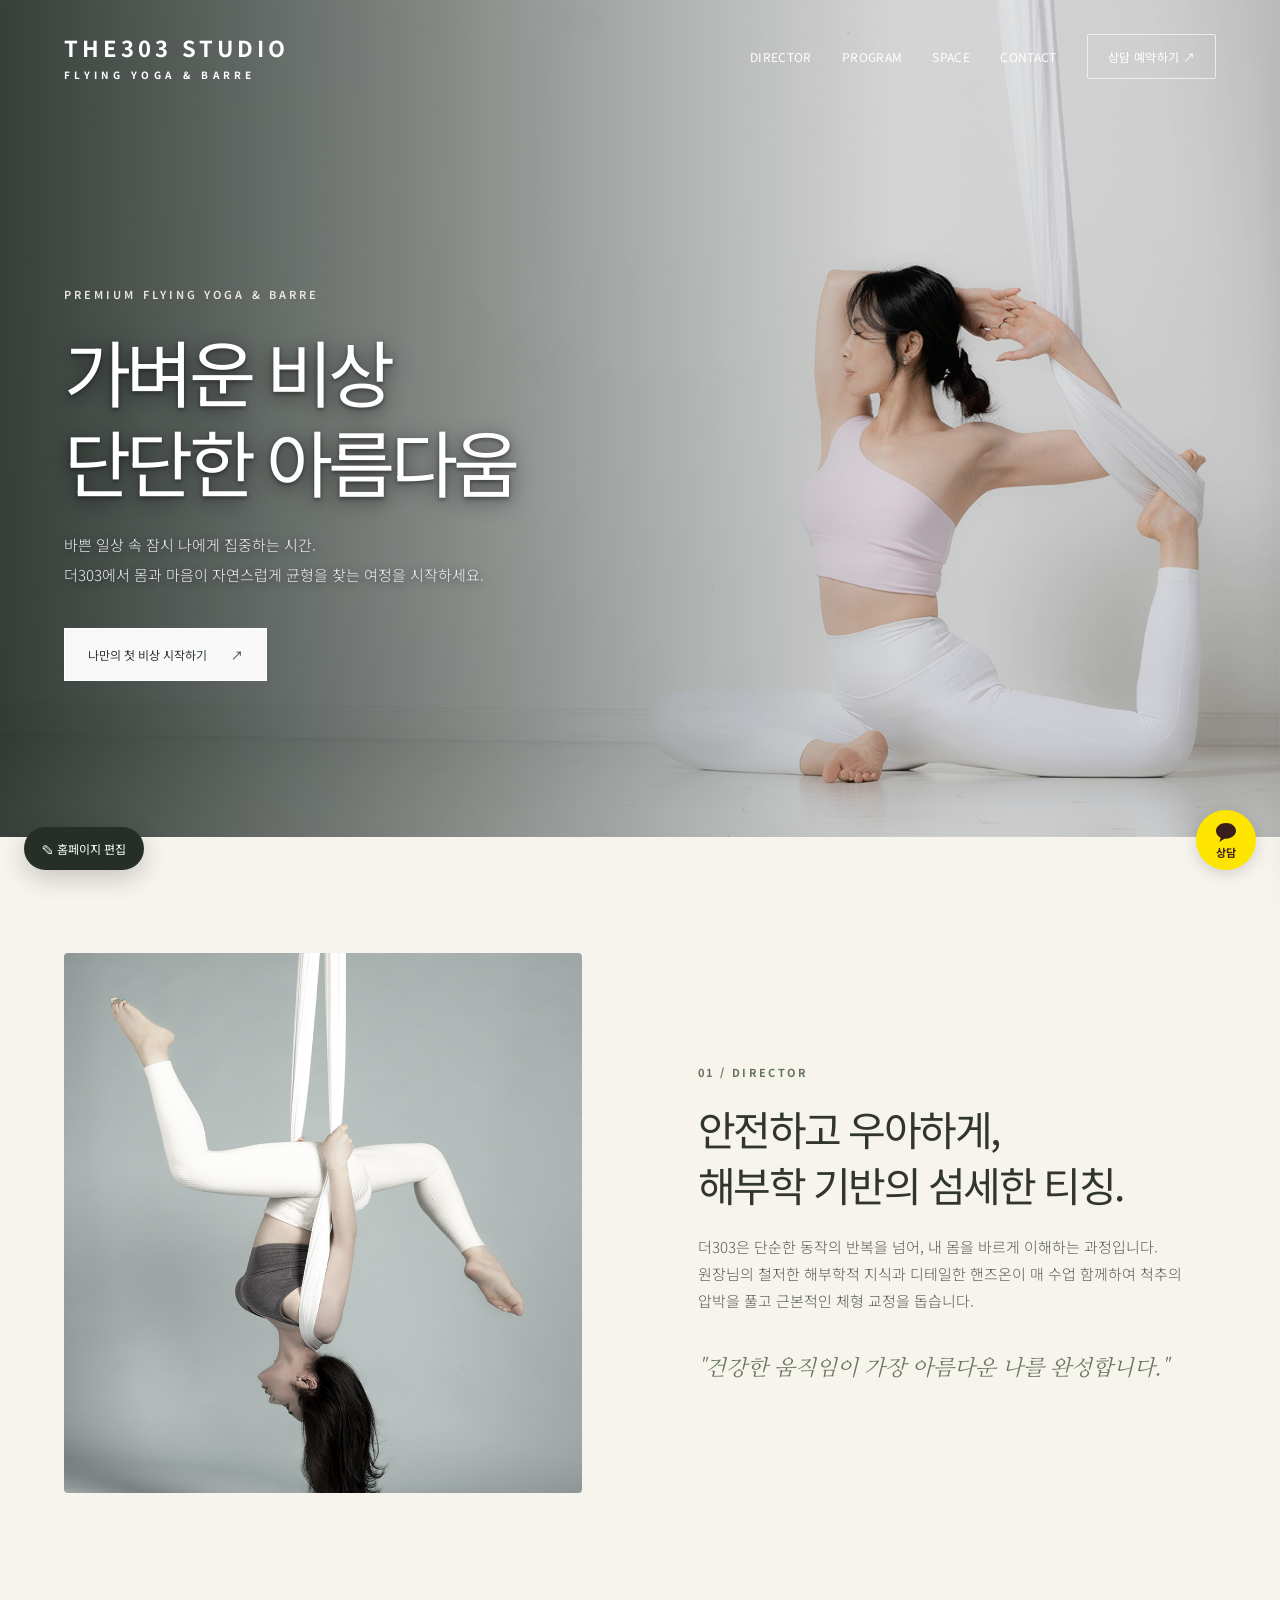
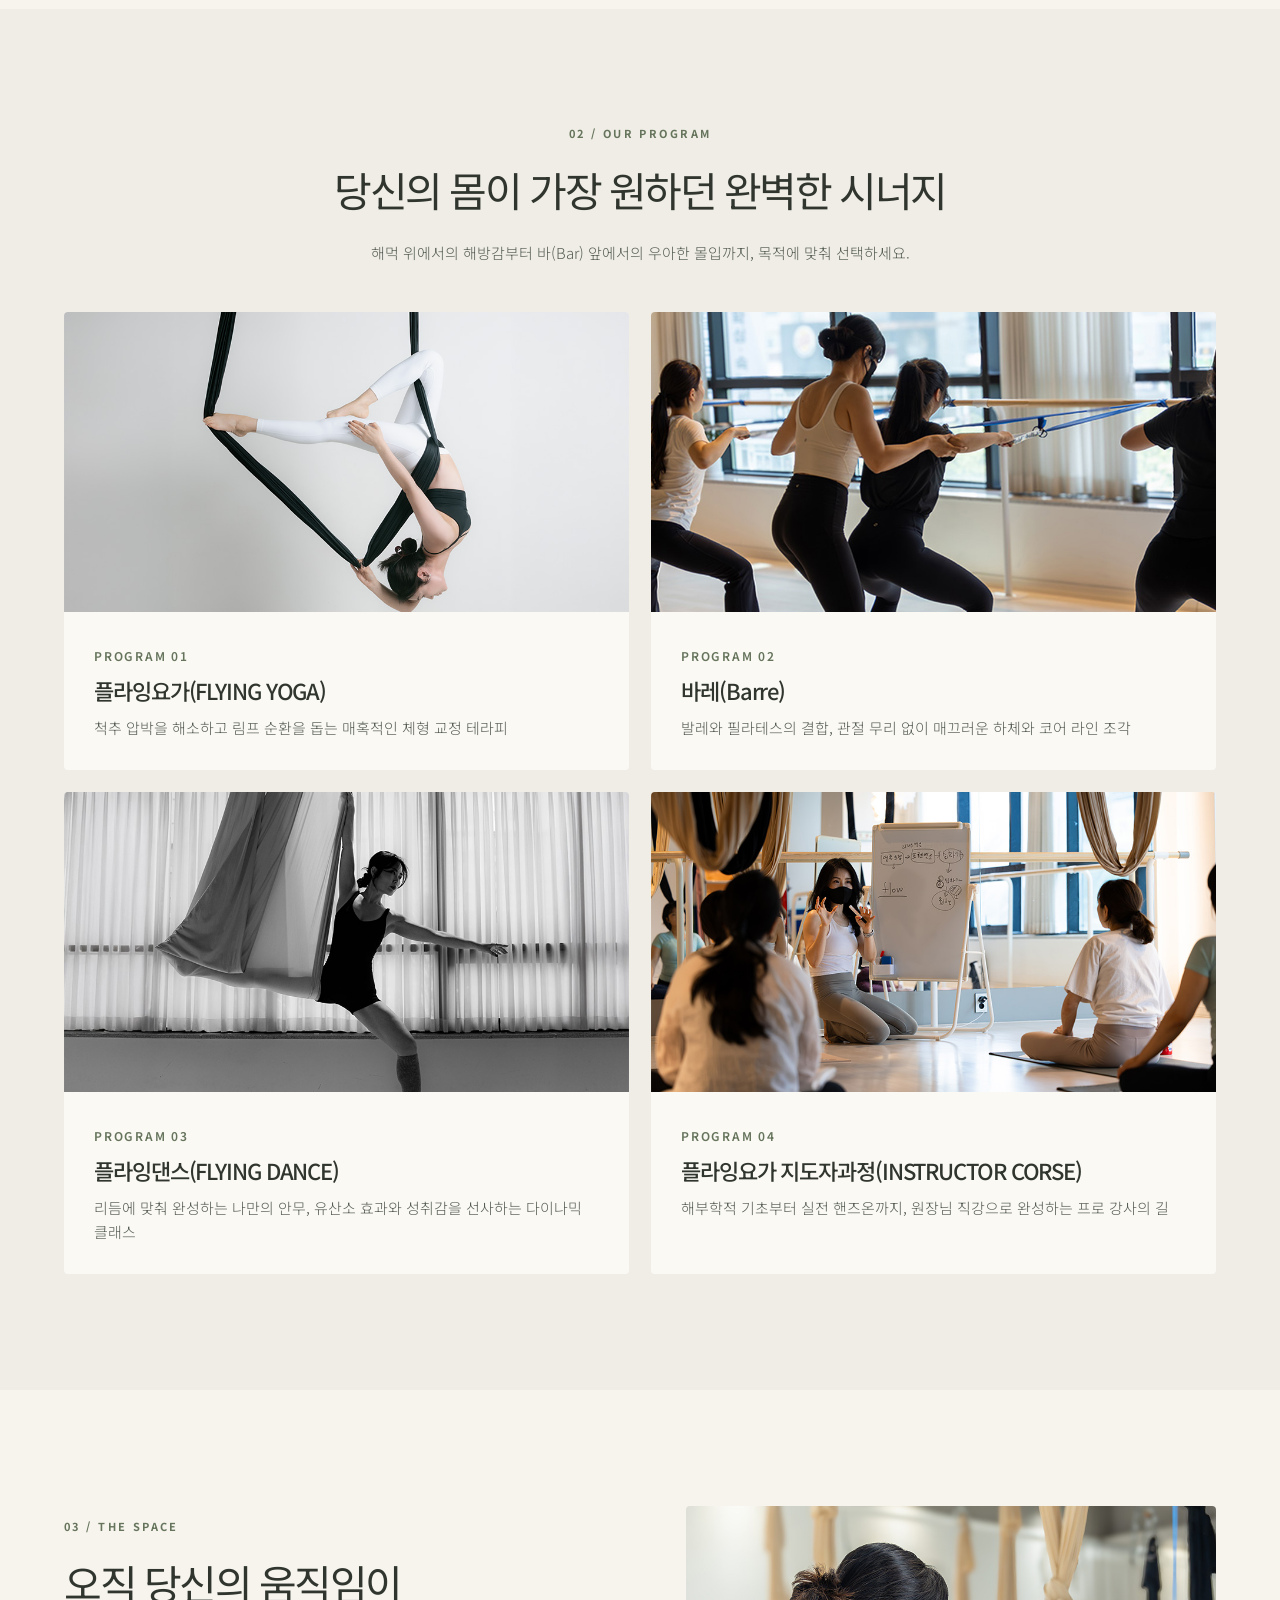
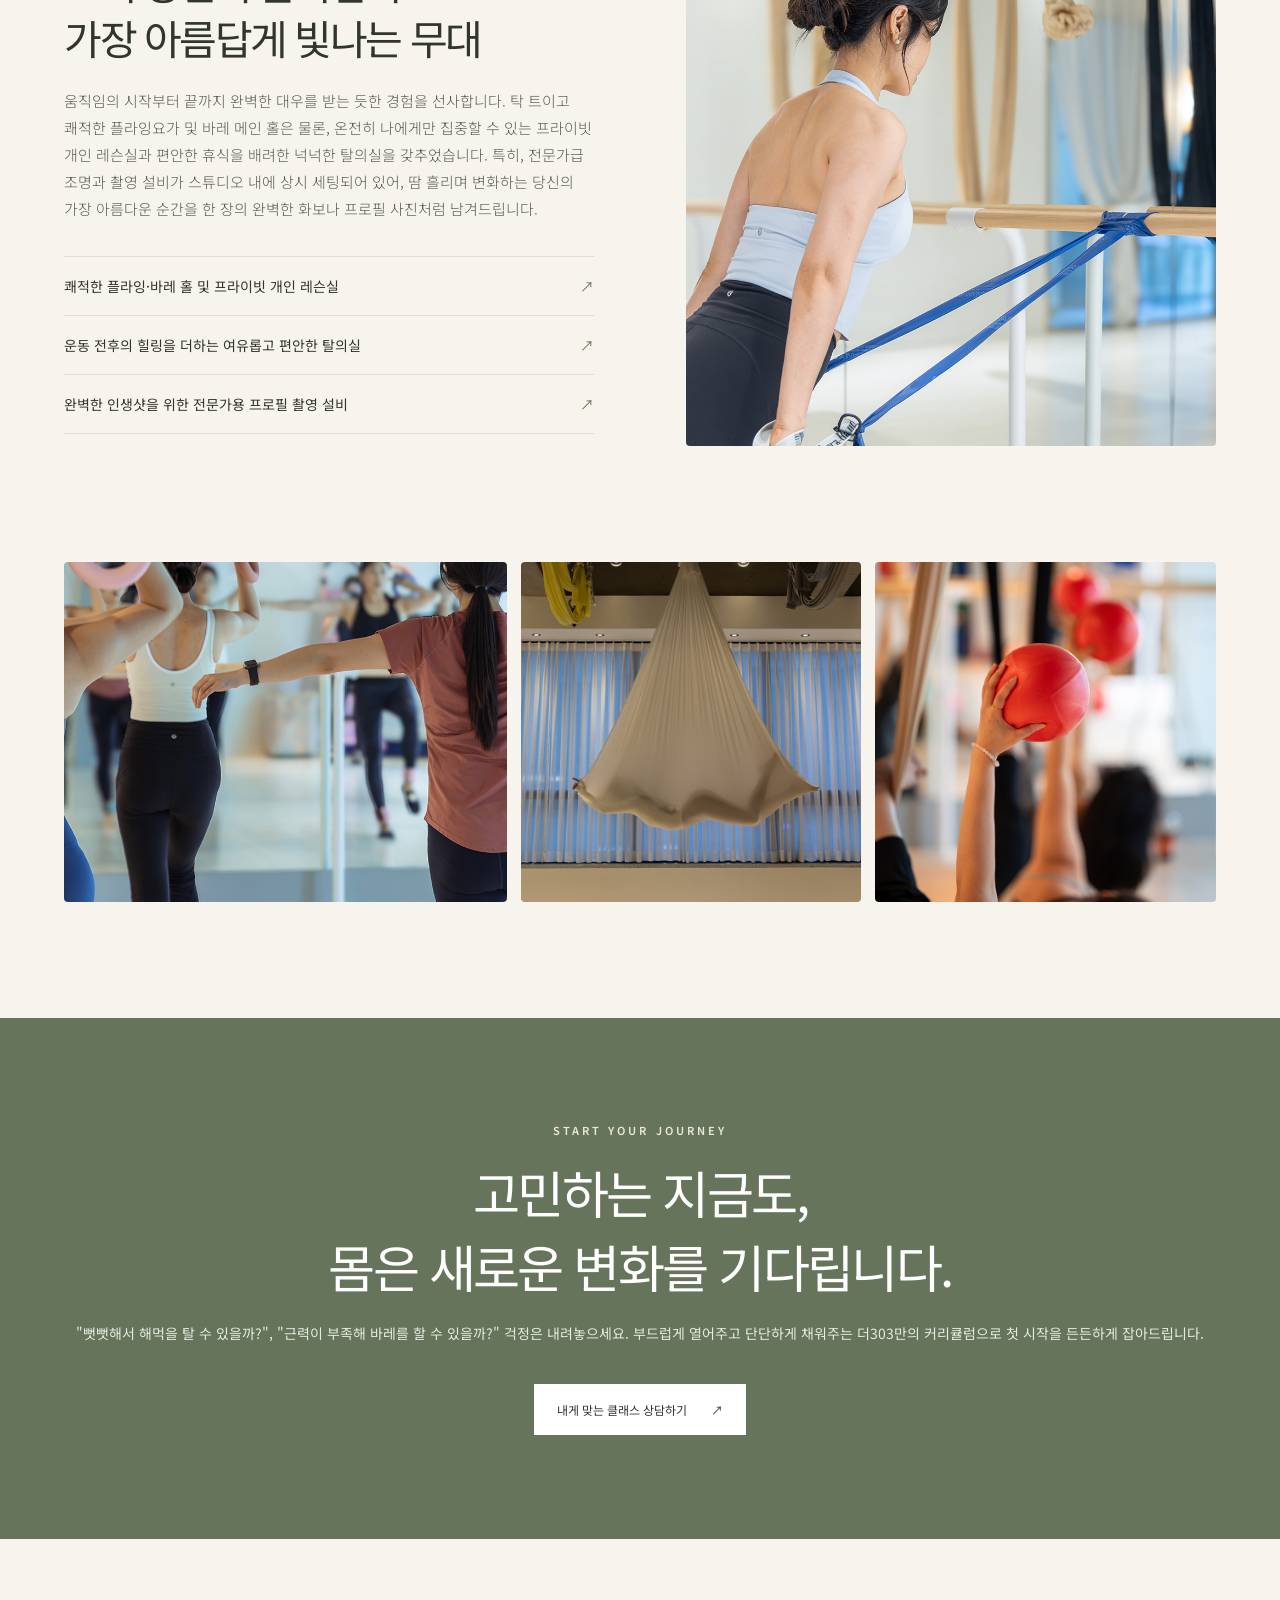
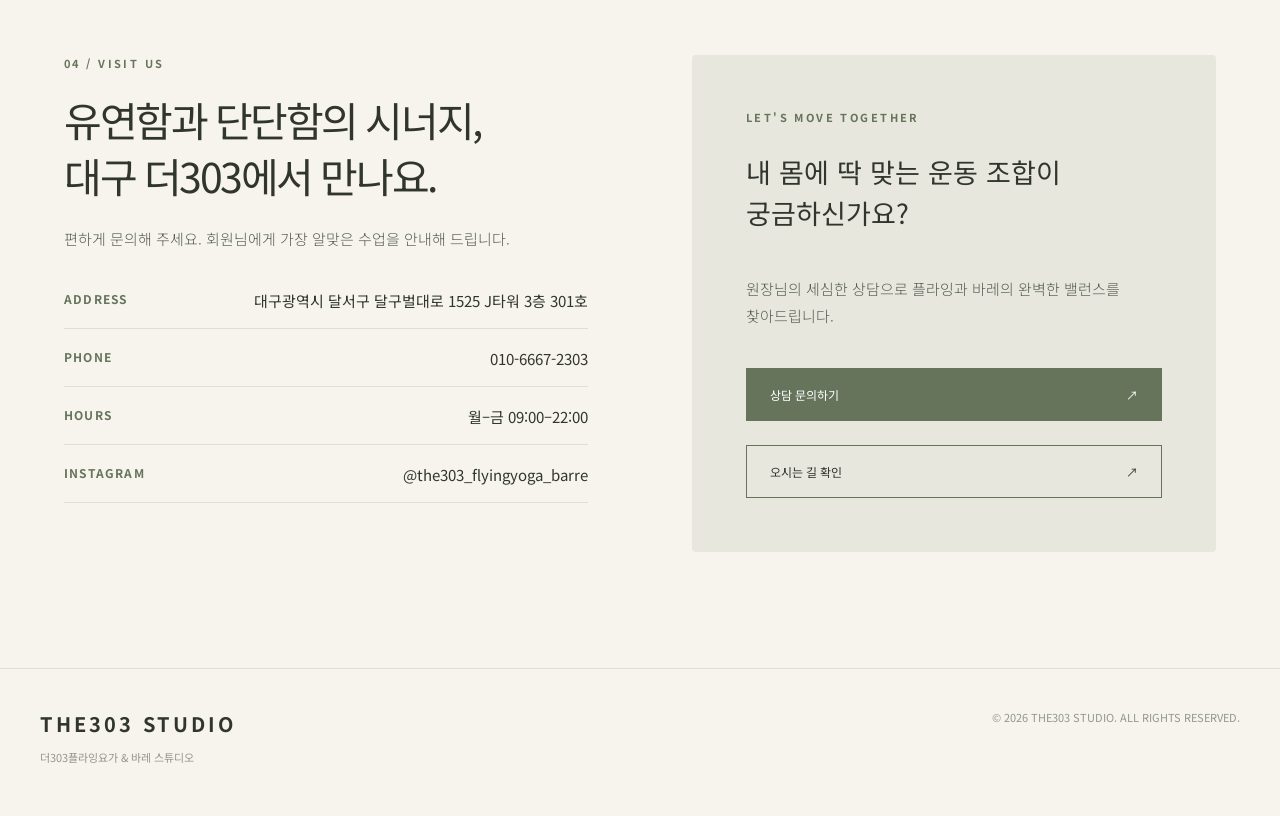
==== index.html @ 17727040 "Add files via upload" ====
<!doctype html>
<html lang="ko">
<head>
<meta charset="utf-8">
<meta name="viewport" content="width=device-width,initial-scale=1">
<meta name="theme-color" content="#f7f4ee">
<!-- [SEO 최적화] 대구 지역 핵심 키워드 반영 -->
<title>THE303 STUDIO | 대구 달서구 프리미엄 플라잉요가 & 바레</title>
<meta name="description" content="대구 달서구 더303플라잉요가 & 바레 스튜디오. 체형 교정과 다이어트를 위한 원장님 직강 커리큘럼.">

<link rel="preconnect" href="https://fonts.googleapis.com">
<link rel="preconnect" href="https://fonts.gstatic.com" crossorigin>
<link href="https://fonts.googleapis.com/css2?family=DM+Sans:wght@400;500;600;700&family=Noto+Sans+KR:wght@300;400;500;600;700&display=swap" rel="stylesheet">
<link href="https://fonts.googleapis.com/css2?family=Gowun+Dodum&family=Jua&family=Nanum+Myeongjo:wght@400;700&family=Montserrat:wght@400;500;600;700&display=swap" rel="stylesheet">
<style>
:root {
    --ink: #30362e; --muted: #777e73; --olive: #65745b; --cream: #f7f4ee;
    --sand: #ece7dc; --white: #fff; --line: #dedfd5; --max: 1200px;
    --program-bg: #efede6; --card-bg: #faf9f4; --contact-bg: #e7e7dd;
    --kakao-yellow: #FEE500;
    --logo-sub-size: 10px;
}
* { box-sizing: border-box; }
html { scroll-behavior: smooth; }
body {
    margin: 0; background: var(--cream); color: var(--ink);
    font-family: 'DM Sans', 'Noto Sans KR', sans-serif; word-break: keep-all;
}
a { color: inherit; text-decoration: none; }
button, input, textarea { font: inherit; }
button { cursor: pointer; }
img { display: block; width: 100%; object-fit: cover; }

header { position: absolute; top: 0; left: 0; right: 0; z-index: 50; color: white; }
nav {
    max-width: var(--max); margin: auto; display: flex;
    align-items: center; justify-content: space-between; padding: 31px 24px;
}
.logo { font-weight: 700; font-size: 22px; letter-spacing: .18em; }
.logo small { display: block; font-size: var(--logo-sub-size); letter-spacing: .43em; margin-top: 4px; color: inherit; transition: font-size 0.2s; }
.navlinks { display: flex; gap: 30px; align-items: center; font-size: 12px; letter-spacing: .03em; }
.navlinks a:hover { opacity: .7; }
.nav-book { border: 1px solid #ffffffa8; padding: 13px 20px; border-radius: 2px; transition: 0.3s; }
.nav-book:hover { background: white; color: var(--ink); }

.hero {
    min-height: 760px; height: 93vh; max-height: 970px; position: relative;
    color: white; 
    /* background: var(--olive); <-- 사진을 가리던 주범! 완전히 삭제했습니다. */
    display: flex; align-items: center;
}
.hero-img {
    position: absolute; inset: 0;
    /* 경로와 그라데이션 오버레이 강제 적용 */
    background-image: linear-gradient(90deg, rgba(24,34,27,.85) 0%, rgba(24,34,27,.1) 70%), url('./images/hero-bg.jpg') !important;
    background-size: cover; background-position: center right; 
    z-index: 0; /* 지하(-2)에 묻혀있던 사진을 지상(0)으로 꺼냅니다 */
}
.hero-content {
    position: relative; max-width: var(--max); width: 100%;
    padding: 180px 24px 50px; margin: auto; 
    z-index: 10; /* 흰색 글자들은 사진보다 맨 위(10)로 확실하게 올립니다 */
}
.eyebrow { font-size: 11px; letter-spacing: .28em; font-weight: 600; text-transform: uppercase; color: var(--sand); }
.hero h1 { font-size: clamp(46px, 5.7vw, 86px); font-weight: 400; letter-spacing: -.065em; line-height: 1.23; margin: 24px 0 25px; text-shadow: 0 4px 20px rgba(0,0,0,0.6), 0 2px 4px rgba(0,0,0,0.4); }
.hero p { line-height: 1.95; font-size: 15px; font-weight: 300; color: #f2f2f2; text-shadow: 0 2px 8px rgba(0,0,0,0.5); }

.btn {
    display: inline-flex; gap: 24px; align-items: center; justify-content: space-between;
    border: 1px solid var(--olive); background: var(--olive); color: white;
    padding: 17px 23px; min-width: 182px; font-size: 12px; margin-top: 24px; transition: transform .2s, box-shadow .2s;
}
.btn:hover { transform: translateY(-3px); box-shadow: 0 8px 24px rgba(0,0,0,0.15); }
.btn.outline { background: none; color: var(--ink); }
.hero .btn { background: rgba(255,255,255,.96); color: var(--ink); border-color: white; }
.scroll-text { position: absolute; bottom: 38px; left: max(24px, calc((100vw - var(--max))/2)); font-size: 10px; letter-spacing: .26em; opacity: .7; }

.section { padding: 116px 24px; max-width: var(--max); margin: auto; }
.section-label { color: var(--olive); font-size: 11px; letter-spacing: .22em; font-weight: 700; }
.section h2 { font-size: clamp(32px, 3.2vw, 49px); font-weight: 400; letter-spacing: -.06em; line-height: 1.36; margin: 21px 0; }
.section p { font-weight: 300; font-size: 15px; line-height: 1.8; color: #555c52; }

.intro { display: grid; grid-template-columns: 1fr 1fr; gap: 10%; align-items: center; }
.intro-photo { height: 540px; border-radius: 4px; }
.intro-copy { padding: 30px 0; }
.quote { font-family: 'Nanum Myeongjo', serif; font-size: 22px; font-style: italic; color: var(--olive); margin-top: 40px; }

.program-wrap { background: var(--program-bg); }
.program-head { text-align: center; margin-bottom: 46px; }
.program-grid { display: grid; grid-template-columns: repeat(2, 1fr); gap: 22px; }
.program-card { background: var(--card-bg); border-radius: 4px; overflow: hidden; transition: transform 0.3s; }
.program-card:hover { transform: translateY(-5px); box-shadow: 0 10px 30px rgba(0,0,0,0.08); }
.program-card img { height: 300px; }
.program-card-body { padding: 30px; }
.program-card-body h3 { font-size: 22px; font-weight: 500; letter-spacing: -.05em; margin: 8px 0 10px; }
.program-card-body p { margin: 0; line-height: 1.6; }
.program-index { color: var(--olive); font-size: 12px; letter-spacing: .15em; font-weight: 600; }

.split { display: grid; grid-template-columns: 1fr 1fr; gap: 8%; align-items: center; }
.split img { height: 540px; border-radius: 4px; }
.feature-list { border-top: 1px solid var(--line); margin-top: 34px; }
.feature-list div { padding: 19px 0; border-bottom: 1px solid var(--line); font-size: 14px; display: flex; justify-content: space-between; }
.feature-list span { color: var(--olive); }
.feature-list span[data-text] { color: inherit; }

.gallery { display: grid; grid-template-columns: 1.3fr 1fr 1fr; gap: 14px; }
.gallery img { height: 340px; border-radius: 4px; }

.banner { background: var(--olive); color: white; text-align: center; padding: 104px 20px; }
.banner h2 { font-size: clamp(32px, 4vw, 54px); font-weight: 400; letter-spacing: -.05em; margin: 17px 0; }
.banner p { font-size: 14px; color: #e7eadf; line-height: 1.9; }
.banner .btn { background: white; color: var(--ink); border: white; }

.contact-grid { display: grid; grid-template-columns: 1fr 1fr; gap: 9%; }
.contact-details { display: grid; gap: 19px; margin-top: 38px; }
.contact-details div { border-bottom: 1px solid var(--line); padding-bottom: 17px; font-size: 15px; display: flex; justify-content: space-between; }
.contact-details strong { font-size: 12px; color: var(--olive); letter-spacing: .1em; width: 120px; }

.contact-card { background: var(--contact-bg); padding: 54px; display: flex; flex-direction: column; justify-content: center; border-radius: 4px; }
.contact-card h3 { font-weight: 400; font-size: 27px; line-height: 1.5; }

.footer { border-top: 1px solid var(--line); padding: 40px 24px; font-size: 11px; color: #92978c; }
.footer-inner { max-width: var(--max); margin: auto; display: flex; justify-content: space-between; gap: 20px; }
.footer strong { font-size: 20px; color: var(--ink); letter-spacing: .15em; }

.floating-kakao {
    position: fixed; right: 24px; bottom: 30px; z-index: 40;
    background-color: var(--kakao-yellow); color: #3A1D1D;
    width: 60px; height: 60px; border-radius: 50%;
    display: flex; flex-direction: column; align-items: center; justify-content: center;
    box-shadow: 0 4px 15px rgba(0,0,0,0.15); font-weight: 700; font-size: 11px;
    transition: transform 0.3s cubic-bezier(0.175, 0.885, 0.32, 1.275); text-align: center; line-height: 1.2;
}
.floating-kakao:hover { transform: translateY(-6px) scale(1.05); }

/* 편집기 스타일 */
.palette-grid { display: grid; grid-template-columns: 1fr 1fr; gap: 8px; margin: 12px 0 22px; }
.palette-btn { border: 1px solid #d8ddd4; background: white; padding: 12px 8px; display: flex; flex-direction: column; align-items: center; gap: 8px; border-radius: 6px; font-size: 11px; color: #30362e; }
.palette-btn:hover { border-color: #65745b; }
.palette-dots { display: flex; gap: 5px; }
.palette-dots i { width: 22px; height: 22px; border-radius: 50%; border: 1px solid #0002; }

.edit-toggle { position: fixed; left: 24px; bottom: 30px; z-index: 40; border: 0; border-radius: 100px; background: #252f27; color: #fff; box-shadow: 0 8px 26px #0003; padding: 13px 18px; font-size: 12px; }
.editor { position: fixed; top: 0; right: 0; bottom: 0; width: min(440px, 100vw); z-index: 999; background: #fafaf7; box-shadow: -12px 0 50px #0003; transform: translateX(110%); transition: transform .3s ease; overflow: auto; color: var(--ink); }
.editor.open { transform: translateX(0); }
.editor-header { position: sticky; top: 0; background: #fafaf7; border-bottom: 1px solid var(--line); z-index: 2; padding: 22px; display: flex; justify-content: space-between; align-items: center; }
.editor-header h3 { margin: 0; font-size: 18px; }
.xbtn { border: 0; background: #e8eae3; border-radius: 50%; width: 34px; height: 34px; font-size: 16px; }
.editor-body { padding: 20px 22px 90px; }
.editor-note { font-size: 12px; line-height: 1.7; color: #7c8278; background: #eef0e9; padding: 14px; margin-bottom: 20px; border-radius:4px; }
.field { margin-bottom: 18px; }
.field label { display: block; font-size: 12px; font-weight: 700; margin-bottom: 7px; color:#444; }
.field input[type=text], .field textarea { width: 100%; border: 1px solid #d4d8cf; background: #fff; border-radius: 4px; padding: 12px; font-size: 13px; }
.field textarea { height: 90px; resize: vertical; }
.editor details { border-top: 1px solid #d9ddd4; padding: 18px 0; }
.editor summary { cursor: pointer; font-size: 14px; font-weight: 700; }
.editor details > .fields { padding-top: 20px; }
.ed-actions { position: sticky; bottom: 0; background: #fafaf7; border-top: 1px solid var(--line); padding: 14px 22px; display: flex; gap: 8px; z-index:10; }
.ed-actions button, .actionbtn { flex: 1; background: #617259; color: white; border: 0; padding: 12px 9px; font-size: 13px; border-radius:4px; font-weight:600;}
.ed-actions button.alt, .actionbtn.alt { background: #e7eae1; color: #3c4a38; }
.file-help { color: #8e9587; font-size: 11px; margin: 5px 0 0; }
.status { font-size: 12px; color: #4d6a47; margin-top: 10px; font-weight:600; }
.edit-open .edit-toggle { display: none; }

/* 개별 스타일 컨트롤 바 */
.style-control-bar {
    display: flex; align-items: center; gap: 8px; flex-wrap: wrap; 
    margin-top: 8px; padding: 10px; background: #f0f2ed; border-radius: 6px; border: 1px solid #dce1d8;
}
.style-item { display: flex; align-items: center; gap: 5px; font-size: 11px; font-weight: 600; color: #555; }
.style-item input[type=color] { width: 34px; height: 26px; padding: 0; border: 1px solid #cbd1c7; border-radius: 4px; cursor: pointer; background: #fff; }
.style-item input[type=number] { width: 50px; height: 26px; padding: 0 6px; border: 1px solid #cbd1c7; border-radius: 4px; font-size: 12px; }
.style-item select { height: 26px; padding: 0 4px; border: 1px solid #cbd1c7; border-radius: 4px; font-size: 11px; max-width: 100px; }
.reset-btn { padding: 4px 8px; background: #e0e5db; border: 0; border-radius: 4px; color: #333; font-size: 11px; cursor: pointer; height: 26px; font-weight: 600;}
.reset-btn:hover { background: #d0d6cb; }

@media(max-width: 850px) {
    .navlinks { gap: 15px; }
    .navlinks a:not(.nav-book) { display: none; }
    .hero { min-height: 650px; height: 88svh; }
    .hero h1 { font-size: 48px; }
    .section { padding: 85px 22px; }
    .intro, .split, .contact-grid { grid-template-columns: 1fr; gap: 40px; }
    .intro-photo, .split img { height: 420px; }
    .intro-copy { padding: 0; }
    .program-grid { grid-template-columns: 1fr; max-width: 550px; margin: auto; }
    .program-card img { height: 310px; }
    .gallery { grid-template-columns: 1fr 1fr; }
    .gallery img { height: 220px; }
    .gallery img:first-child { grid-column: span 2; height: 290px; }
    .footer-inner { flex-direction: column; }
    .floating-kakao { bottom: 90px; width: 55px; height: 55px; right: 20px; }
    .edit-toggle { bottom: 90px; left: 20px; }
}
@media(max-width: 440px) {
    .hero h1 { font-size: 42px; }
    .hero p { font-size: 13px; }
    .intro-photo, .split img { height: 350px; }
    .section h2 { font-size: 32px; }
    .gallery img { height: 170px; }
}
</style>
</head>
<body>

<header>
    <nav>
        <a class="logo" href="#home">
            <span data-text="brandEn"></span>
            <small data-text="brandSub"></small>
        </a>
        <div class="navlinks">
            <a href="#about">DIRECTOR</a>
            <a href="#program">PROGRAM</a>
            <a href="#space">SPACE</a>
            <a href="#contact">CONTACT</a>
            <a class="nav-book" data-link="booking" href="#contact">
                <span data-text="navButton"></span> ↗
            </a>
        </div>
    </nav>
</header>

<main>
    <section class="hero" id="home">
        <!-- 
          * HTML 하드코딩 처리 완료 
          * 자바스크립트에 의존하지 않으므로 화면 로딩 시 100% 노출됩니다. 
        -->
        <div class="hero-img"></div>
        <div class="hero-content">
            <div class="eyebrow" data-text="heroEyebrow"></div>
            <h1 data-text="heroTitle"></h1>
            <p data-text="heroDesc"></p>
            <a class="btn" data-link="booking" href="#contact">
                <span data-text="heroButton"></span> <span>↗</span>
            </a>
        </div>
    </section>

    <!-- [SEO 최적화] 검색 봇이 이미지를 바로 수집하도록 src 속성에 로컬 경로 지정 -->
    <section class="section intro" id="about">
        <img class="intro-photo" alt="대구 달서구 더303플라잉요가 원장님 프로필" src="./images/director.jpg">
        <div class="intro-copy">
            <div class="section-label" data-text="aboutLabel"></div>
            <h2 data-text="aboutTitle"></h2>
            <p data-text="aboutDesc"></p>
            <div class="quote" data-text="aboutQuote"></div>
        </div>
    </section>

    <div class="program-wrap">
        <section class="section" id="program">
            <div class="program-head">
                <div class="section-label" data-text="programLabel"></div>
                <h2 data-text="programHeadline"></h2>
                <p data-text="programSubtitle"></p>
            </div>
            <div class="program-grid">
                <article class="program-card">
                    <img alt="플라잉요가 클래스" src="./images/flying-yoga.jpg">
                    <div class="program-card-body">
                        <span class="program-index" data-text="program1Index"></span>
                        <h3 data-text="program1Title"></h3>
                        <p data-text="program1Desc"></p>
                    </div>
                </article>
                <article class="program-card">
                    <img alt="바레 클래스" src="./images/barre.jpg">
                    <div class="program-card-body">
                        <span class="program-index" data-text="program2Index"></span>
                        <h3 data-text="program2Title"></h3>
                        <p data-text="program2Desc"></p>
                    </div>
                </article>
                <article class="program-card">
                    <img alt="플라잉댄스 클래스" src="./images/flying-dance.jpg">
                    <div class="program-card-body">
                        <span class="program-index" data-text="program3Index"></span>
                        <h3 data-text="program3Title"></h3>
                        <p data-text="program3Desc"></p>
                    </div>
                </article>
                <article class="program-card">
                    <img alt="지도자과정 클래스" src="./images/instructor.jpg">
                    <div class="program-card-body">
                        <span class="program-index" data-text="program4Index"></span>
                        <h3 data-text="program4Title"></h3>
                        <p data-text="program4Desc"></p>
                    </div>
                </article>
            </div>
        </section>
    </div>

    <section class="section split" id="space">
        <div>
            <div class="section-label" data-text="spaceLabel"></div>
            <h2 data-text="spaceTitle"></h2>
            <p data-text="spaceDesc"></p>
            <div class="feature-list">
                <div><span data-text="feature1"></span> <span>↗</span></div>
                <div><span data-text="feature2"></span> <span>↗</span></div>
                <div><span data-text="feature3"></span> <span>↗</span></div>
            </div>
        </div>
        <img alt="스튜디오 메인 시설" src="./images/space-main.jpg">
    </section>
    
    <section class="section" style="padding-top:0">
        <div class="gallery">
            <img alt="스튜디오 갤러리 이미지 1" src="./images/gallery1.jpg">
            <img alt="스튜디오 갤러리 이미지 2" src="./images/gallery2.jpg">
            <img alt="스튜디오 갤러리 이미지 3" src="./images/gallery3.jpg">
        </div>
    </section>

    <section class="banner">
        <div class="eyebrow" data-text="ctaEyebrow"></div>
        <h2 data-text="ctaTitle"></h2>
        <p data-text="ctaDesc"></p>
        <a class="btn" data-link="booking" href="#contact">
            <span data-text="ctaButton"></span> <span>↗</span>
        </a>
    </section>

    <section class="section contact-grid" id="contact">
        <div>
            <div class="section-label" data-text="contactLabel"></div>
            <h2 data-text="contactTitle"></h2>
            <p data-text="contactDesc"></p>
            <div class="contact-details">
                <div><strong>ADDRESS</strong><span data-text="address"></span></div>
                <div><strong>PHONE</strong><span data-text="phone"></span></div>
                <div><strong>HOURS</strong><span data-text="hours"></span></div>
                <div><strong>INSTAGRAM</strong><span data-text="instagram"></span></div>
            </div>
        </div>
        <div class="contact-card">
            <div class="section-label" data-text="contactCardLabel"></div>
            <h3 data-text="contactCardTitle"></h3>
            <p data-text="contactCardDesc"></p>
            <a class="btn" data-link="booking" href="#contact">
                <span data-text="contactButton"></span> <span>↗</span>
            </a>
            <a class="btn outline" data-link="map" href="#contact">
                <span data-text="mapButton"></span> <span>↗</span>
            </a>
        </div>
    </section>
</main>

<footer class="footer">
    <div class="footer-inner">
        <div>
            <strong data-text="brandEn"></strong>
            <p data-text="footerInfo"></p>
        </div>
        <div>© <span id="year"></span> THE303 STUDIO. ALL RIGHTS RESERVED.</div>
    </div>
</footer>

<a class="floating-kakao" data-link="booking" href="#contact" aria-label="카카오톡 상담">
    <svg width="24" height="24" viewBox="0 0 24 24" fill="#3A1D1D" xmlns="http://www.w3.org/2000/svg" style="margin-bottom:2px;">
        <path d="M12 3C6.477 3 2 6.545 2 10.916c0 2.84 1.83 5.32 4.618 6.74-.216.79-1.002 3.66-1.028 3.86-.03.24.113.24.24.16.102-.06 3.23-2.14 4.54-3.03.53.07 1.07.11 1.63.11 5.523 0 10-3.545 10-7.916S17.523 3 12 3z"/>
    </svg>
    상담
</a>

<button class="edit-toggle" id="editToggle" type="button">✎ 홈페이지 편집</button>

<aside class="editor" id="editor" aria-label="홈페이지 콘텐츠 편집">
    <div class="editor-header">
        <h3>홈페이지 콘텐츠 관리</h3>
        <button class="xbtn" id="closeEditor" aria-label="닫기">✕</button>
    </div>
    <div class="editor-body">
        <div class="editor-note">
            <b>데모 편집 모드</b><br>카테고리별로 텍스트, 색상, <b>글자 크기 및 폰트</b>를 수정한 뒤 <b>저장</b>하세요.<br>
            ※ 사진은 HTML 뼈대에 완전히 고정되어 있어 삭제되거나 에러가 나지 않습니다.
        </div>
        <div id="editFields"></div>
        <details>
            <summary>백업·복원·초기화</summary>
            <div class="fields">
                <p class="file-help">수정한 텍스트 및 디자인 설정을 JSON 파일로 내보내거나 가져옵니다.</p>
                <button class="actionbtn alt" id="exportBtn">설정 JSON 내보내기</button>
                <div class="field" style="margin-top:12px">
                    <label for="importFile">설정 JSON 가져오기</label>
                    <input id="importFile" type="file" accept="application/json,.json">
                </div>
                <button class="actionbtn alt" id="resetBtn" style="margin-top:12px;">초기화 완료 (기본 템플릿 복구)</button>
            </div>
        </details>
        <div id="saveStatus" class="status" role="status"></div>
    </div>
    <div class="ed-actions">
        <button class="alt" id="cancelBtn">저장 전 변경 취소</button>
        <button id="saveBtn">변경사항 저장</button>
    </div>
</aside>

<script>
(()=>{'use strict';
const STORE='the303-v12-final-html-images';

const defaults={
    text: {
        "brandEn": "THE303 STUDIO",
        "brandSub": "FLYING YOGA & BARRE",
        "heroEyebrow": "PREMIUM FLYING YOGA & BARRE",
        "heroTitle": "가벼운 비상\n단단한 아름다움",
        "heroDesc": "바쁜 일상 속 잠시 나에게 집중하는 시간.\n더303에서 몸과 마음이 자연스럽게 균형을 찾는 여정을 시작하세요.",
        "heroButton": "나만의 첫 비상 시작하기",
        "scrollText": "SCROLL TO EXPLORE ↓",
        "navButton": "상담 예약하기",
        "aboutLabel": "01 / DIRECTOR",
        "aboutTitle": "안전하고 우아하게,\n해부학 기반의 섬세한 티칭.",
        "aboutDesc": "더303은 단순한 동작의 반복을 넘어, 내 몸을 바르게 이해하는 과정입니다. 원장님의 철저한 해부학적 지식과 디테일한 핸즈온이 매 수업 함께하여 척추의 압박을 풀고 근본적인 체형 교정을 돕습니다.",
        "aboutQuote": "\"건강한 움직임이 가장 아름다운 나를 완성합니다.\"",
        "programLabel": "02 / OUR PROGRAM",
        "programHeadline": "당신의 몸이 가장 원하던 완벽한 시너지",
        "programSubtitle": "해먹 위에서의 해방감부터 바(Bar) 앞에서의 우아한 몰입까지, 목적에 맞춰 선택하세요.",
        "program1Index": "PROGRAM 01",
        "program1Title": "플라잉요가(FLYING YOGA)",
        "program1Desc": "척추 압박을 해소하고 림프 순환을 돕는 매혹적인 체형 교정 테라피",
        "program2Index": "PROGRAM 02",
        "program2Title": "바레(Barre)",
        "program2Desc": "발레와 필라테스의 결합, 관절 무리 없이 매끄러운 하체와 코어 라인 조각",
        "program3Index": "PROGRAM 03",
        "program3Title": "플라잉댄스(FLYING DANCE)",
        "program3Desc": "리듬에 맞춰 완성하는 나만의 안무, 유산소 효과와 성취감을 선사하는 다이나믹 클래스",
        "program4Index": "PROGRAM 04",
        "program4Title": "플라잉요가 지도자과정(INSTRUCTOR CORSE)",
        "program4Desc": "해부학적 기초부터 실전 핸즈온까지, 원장님 직강으로 완성하는 프로 강사의 길",
        "spaceLabel": "03 / THE SPACE",
        "spaceTitle": "오직 당신의 움직임이\n가장 아름답게 빛나는 무대",
        "spaceDesc": "움직임의 시작부터 끝까지 완벽한 대우를 받는 듯한 경험을 선사합니다. 탁 트이고 쾌적한 플라잉요가 및 바레 메인 홀은 물론, 온전히 나에게만 집중할 수 있는 프라이빗 개인 레슨실과 편안한 휴식을 배려한 넉넉한 탈의실을 갖추었습니다. 특히, 전문가급 조명과 촬영 설비가 스튜디오 내에 상시 세팅되어 있어, 땀 흘리며 변화하는 당신의 가장 아름다운 순간을 한 장의 완벽한 화보나 프로필 사진처럼 남겨드립니다.",
        "feature1": "쾌적한 플라잉·바레 홀 및 프라이빗 개인 레슨실",
        "feature2": "운동 전후의 힐링을 더하는 여유롭고 편안한 탈의실",
        "feature3": "완벽한 인생샷을 위한 전문가용 프로필 촬영 설비",
        "ctaEyebrow": "START YOUR JOURNEY",
        "ctaTitle": "고민하는 지금도,\n몸은 새로운 변화를 기다립니다.",
        "ctaDesc": "\"뻣뻣해서 해먹을 탈 수 있을까?\", \"근력이 부족해 바레를 할 수 있을까?\" 걱정은 내려놓으세요. 부드럽게 열어주고 단단하게 채워주는 더303만의 커리큘럼으로 첫 시작을 든든하게 잡아드립니다.",
        "ctaButton": "내게 맞는 클래스 상담하기",
        "contactLabel": "04 / VISIT US",
        "contactTitle": "유연함과 단단함의 시너지,\n대구 더303에서 만나요.",
        "contactDesc": "편하게 문의해 주세요. 회원님에게 가장 알맞은 수업을 안내해 드립니다.",
        "address": "대구광역시 달서구 달구벌대로 1525 J타워 3층 301호",
        "phone": "010-6667-2303",
        "hours": "월–금 09:00–22:00",
        "instagram": "@the303_flyingyoga_barre",
        "contactCardLabel": "LET'S MOVE TOGETHER",
        "contactCardTitle": "내 몸에 딱 맞는 운동 조합이 궁금하신가요?",
        "contactCardDesc": "원장님의 세심한 상담으로 플라잉과 바레의 완벽한 밸런스를 찾아드립니다.",
        "contactButton": "상담 문의하기",
        "mapButton": "오시는 길 확인",
        "footerInfo": "더303플라잉요가 & 바레 스튜디오"
    },
    link:{booking:'', map:''}, 
    textColors:{}, textSizes:{}, textFonts:{}, navColors:{}, 
    font:'기본 고딕', nav:['DIRECTOR','PROGRAM','SPACE','CONTACT'],
    logoSubSize: '10px',
    theme:{ ink:'#30362e', muted:'#777e73', olive:'#65745b', cream:'#f7f4ee', sand:'#ece7dc', programBg:'#efede6', cardBg:'#faf9f4', contactBg:'#e7e7dd' }
};

const groupedTextSections=[
    ["01 · 브랜드와 메인", [["brandEn", "로고 이름"], ["brandSub", "로고 아래 작은 영문"], ["heroEyebrow", "메인 상단 작은 영문"], ["heroTitle", "메인 큰 제목"], ["heroDesc", "메인 설명"], ["heroButton", "메인 예약 버튼"], ["scrollText", "하단 스크롤 안내"], ["navButton", "상단 문의 버튼"]]], 
    ["02 · 원장님 브랜딩", [["aboutLabel", "소개 카테고리 영문 · DIRECTOR"], ["aboutTitle", "소개 큰 제목"], ["aboutDesc", "소개 설명"], ["aboutQuote", "소개 하단 인용구"]]], 
    ["03 · 프로그램", [["programLabel", "프로그램 카테고리 영문 · OUR PROGRAM"], ["programHeadline", "프로그램 영역 제목"], ["programSubtitle", "프로그램 영역 설명"], ["program1Index", "첫 번째 카드 영문 · PROGRAM 01"], ["program1Title", "첫 번째 프로그램 이름"], ["program1Desc", "첫 번째 프로그램 설명"], ["program2Index", "두 번째 카드 영문 · PROGRAM 02"], ["program2Title", "두 번째 프로그램 이름"], ["program2Desc", "두 번째 프로그램 설명"], ["program3Index", "세 번째 카드 영문 · PROGRAM 03"], ["program3Title", "세 번째 프로그램 이름"], ["program3Desc", "세 번째 프로그램 설명"], ["program4Index", "네 번째 카드 영문 · PROGRAM 04"], ["program4Title", "네 번째 프로그램 이름"], ["program4Desc", "네 번째 프로그램 설명"]]], 
    ["04 · 시설 및 공간", [["spaceLabel", "공간 카테고리 영문 · THE SPACE"], ["spaceTitle", "공간 큰 제목"], ["spaceDesc", "공간 설명"], ["feature1", "시설 특징 1"], ["feature2", "시설 특징 2"], ["feature3", "시설 특징 3"]]], 
    ["05 · 체험 예약 배너", [["ctaEyebrow", "배너 상단 작은 영문 · START YOUR JOURNEY"], ["ctaTitle", "배너 큰 제목"], ["ctaDesc", "배너 설명"], ["ctaButton", "배너 버튼 문구"]]], 
    ["06 · 위치 및 문의", [["contactLabel", "위치 카테고리 영문 · VISIT US"], ["contactTitle", "오시는 길 큰 제목"], ["contactDesc", "오시는 길 설명"], ["address", "주소"], ["phone", "전화번호"], ["hours", "운영 시간"], ["instagram", "인스타그램"], ["contactCardLabel", "문의 카드 영문 · LET’S MOVE TOGETHER"], ["contactCardTitle", "문의 카드 제목"], ["contactCardDesc", "문의 카드 설명"], ["contactButton", "문의 버튼"], ["mapButton", "지도 버튼"], ["footerInfo", "홈페이지 하단 사업자 정보"]]]
];

const clone = o => JSON.parse(JSON.stringify(o));
let saved; try { saved = JSON.parse(localStorage.getItem(STORE)||'null'); } catch(e) { saved = null; }
const validate = o => o && typeof o === 'object' && o.text && typeof o.text === 'object';

let persisted = validate(saved) ? {
    text: {...defaults.text, ...saved.text}, link: {...defaults.link, ...saved.link},
    theme: {...defaults.theme, ...saved.theme}, textColors: {...defaults.textColors, ...saved.textColors},
    textSizes: {...(saved.textSizes||{})}, textFonts: {...(saved.textFonts||{})},
    navColors: {...defaults.navColors, ...saved.navColors}, font: saved.font || defaults.font, nav: Array.isArray(saved.nav) ? saved.nav : defaults.nav.slice(),
    logoSubSize: saved.logoSubSize || defaults.logoSubSize
} : clone(defaults);
let draft = clone(persisted);

const $ = x => document.getElementById(x);
const make = (tag, attrs={}, value='') => {
    const e = document.createElement(tag);
    for(const[k,v] of Object.entries(attrs)) e.setAttribute(k,v);
    if(value) e.textContent = value;
    return e;
};
function safeLink(raw) {
    let v = String(raw||'').trim();
    if(!v) return '#contact';
    try {
        const u = new URL(v);
        if(['https:','http:','tel:','mailto:'].includes(u.protocol)) return v;
    } catch(e) {}
    return '#contact';
}

const FONT_MAP = {'기본 고딕': "'Noto Sans KR',sans-serif", '부드러운 고딕': "'Gowun Dodum',sans-serif", '감성 명조': "'Nanum Myeongjo',serif", '둥근 제목체': "'Jua',sans-serif", '모던 영문': "'Montserrat','Noto Sans KR',sans-serif"};

function render(o) {
    document.body.style.fontFamily = FONT_MAP[o.font] || FONT_MAP['기본 고딕'];
    document.documentElement.style.setProperty('--logo-sub-size', o.logoSubSize || '10px');
    
    document.querySelectorAll('.navlinks a:not(.nav-book)').forEach((el,i) => {
        el.textContent = (o.nav||defaults.nav)[i] ?? defaults.nav[i];
        el.style.color = (o.navColors||{})[i] || '';
    });
    const theme = {...defaults.theme, ...o.theme};
    for(const [key,cssvar] of Object.entries({ink:'--ink',muted:'--muted',olive:'--olive',cream:'--cream',sand:'--sand',programBg:'--program-bg',cardBg:'--card-bg',contactBg:'--contact-bg'})){
        if(/^#[0-9a-fA-F]{6}$/.test(theme[key]||'')) document.documentElement.style.setProperty(cssvar, theme[key]);
    }
    document.querySelector('meta[name="theme-color"]').content = theme.cream;
    
    document.querySelectorAll('[data-text]').forEach(el => {
        const k = el.dataset.text;
        el.textContent = o.text[k] ?? '';
        el.style.whiteSpace = 'pre-line';
        
        el.style.color = (o.textColors||{})[k] || '';
        el.style.fontSize = (o.textSizes||{})[k] || '';
        if ((o.textFonts||{})[k]) el.style.fontFamily = FONT_MAP[(o.textFonts||{})[k]];
        else el.style.fontFamily = ''; 
    });
    
    document.querySelectorAll('[data-link]').forEach(el => {
        const target = safeLink(o.link[el.dataset.link]);
        el.href = target;
        if(target !== '#contact' && !target.startsWith('tel:') && !target.startsWith('mailto:')){
            el.target = '_blank'; el.rel = 'noopener noreferrer';
        } else {
            el.removeAttribute('target'); el.removeAttribute('rel');
        }
    });
    document.title = (o.text.brandEn||'THE303 STUDIO') + ' | 대구 달서구 프리미엄 플라잉요가 & 바레';
}

function build() {
    const root = $('editFields'); root.textContent = '';
    
    const themes = make('details'); themes.open = true;
    themes.append(make('summary',{},'🎨 전체 디자인 및 폰트 변경'));
    const tf = make('div',{class:'fields'});
    tf.append(make('p',{class:'file-help'},'전체 테마 색상과 기본 폰트를 변경합니다.'));
    
    const palettes = [
        ['올리브 & 크림',{ink:'#30362e',muted:'#777e73',olive:'#65745b',cream:'#f7f4ee',sand:'#ece7dc',programBg:'#efede6',cardBg:'#faf9f4',contactBg:'#e7e7dd'}],
        ['로즈 & 아이보리',{ink:'#49383c',muted:'#88777b',olive:'#a56d7a',cream:'#fcf7f5',sand:'#f4e7e8',programBg:'#f8eeed',cardBg:'#ffffff',contactBg:'#f1e1e3'}],
        ['네이비 & 화이트',{ink:'#263448',muted:'#697587',olive:'#365776',cream:'#fafbfc',sand:'#e8edf2',programBg:'#edf2f6',cardBg:'#ffffff',contactBg:'#e5edf4'}],
        ['테라코타 & 베이지',{ink:'#42352e',muted:'#81766c',olive:'#a86649',cream:'#fbf5eb',sand:'#efe3d2',programBg:'#f4eadd',cardBg:'#fffdf9',contactBg:'#e9dccc'}]
    ];
    const prow = make('div',{class:'palette-grid'});
    for(const [name,palette] of palettes) {
        const b = make('button',{type:'button',class:'palette-btn'});
        const dots = make('span',{class:'palette-dots'});
        for(const k of ['cream','olive','ink']){ const dot = make('i'); dot.style.background = palette[k]; dots.append(dot); }
        b.append(dots, make('span',{},name));
        b.addEventListener('click', () => { draft.theme = {...palette}; render(draft); build(); });
        prow.append(b);
    }
    tf.append(prow);
    
    for(const [key,label] of [['olive','포인트·버튼 색상'],['cream','전체 배경색'],['ink','기본 글자 색상'],['programBg','프로그램 영역 배경'],['cardBg','프로그램 카드 배경'],['contactBg','문의 영역 배경']]) {
        const f = make('div',{class:'field color-field'}), input = make('input',{type:'color',id:'theme-'+key});
        input.value = draft.theme?.[key] || defaults.theme[key];
        input.addEventListener('input', () => { draft.theme = {...defaults.theme, ...draft.theme, [key]:input.value}; render(draft); });
        f.append(make('label',{for:'theme-'+key},label), input); tf.append(f);
    }
    
    const fontSelect = make('select',{style:'width:100%;padding:12px;border:1px solid #d4d8cf;background:white;border-radius:4px;margin-top:10px;'});
    Object.keys(FONT_MAP).forEach(name => {
        const option = make('option',{value:name},name);
        if(name === draft.font) option.selected = true;
        fontSelect.append(option);
    });
    fontSelect.addEventListener('change', () => { draft.font = fontSelect.value; render(draft); });
    tf.append(make('label',{style:'margin-top:10px;'},'전체 기본 폰트 변경'), fontSelect);

    themes.append(tf); root.append(themes);
    
    const navSection = make('details'); navSection.append(make('summary',{},'☰ 상단 메뉴 수정'));
    const navFields = make('div',{class:'fields'});
    const targets = ['소개 #about','프로그램 #program','공간 #space','문의 #contact'];
    targets.forEach((label,i) => {
        const f = make('div',{class:'field'});
        const input = make('input',{type:'text',maxlength:'30'});
        input.value = (draft.nav||defaults.nav)[i] || '';
        input.addEventListener('input', () => {
            if(!Array.isArray(draft.nav)) draft.nav = defaults.nav.slice();
            draft.nav[i] = input.value; render(draft);
        });
        f.append(make('label',{},label), input);
        
        const cr = make('div',{class:'text-color-row'});
        const cp = make('input',{type:'color'});
        cp.value = (draft.navColors||{})[i] || '#ffffff';
        cp.addEventListener('input', () => { draft.navColors = draft.navColors||{}; draft.navColors[i] = cp.value; render(draft); });
        const reset = make('button',{type:'button',class:'reset-color'},'기본색');
        reset.addEventListener('click', () => { delete draft.navColors[i]; render(draft); });
        cr.append(make('span',{},'메뉴 글자색'), cp, reset); f.append(cr); navFields.append(f);
    });
    navSection.append(navFields); root.append(navSection);

    for(const [label,items] of groupedTextSections) {
        const d = make('details'); if(label.startsWith('01')) d.open = true;
        d.append(make('summary',{},'✎ '+label)); const fields = make('div',{class:'fields'});
        
        for(const [key,name] of items) {
            const f = make('div',{class:'field'});
            const longValue = String(draft.text[key]??'').length > 90 || String(draft.text[key]??'').includes('\n');
            const inp = make(longValue?'textarea':'input', longValue?{}:{type:'text'});
            inp.value = draft.text[key] ?? '';
            inp.addEventListener('input', () => { draft.text[key] = inp.value; render(draft); });
            f.append(make('label',{},name), inp);
            
            if (key === 'brandSub') {
                const sizeWrapper = make('div', {style: 'display:flex; align-items:center; gap:10px; margin-top:8px;'});
                const sizeInput = make('input', {type: 'range', min: '8', max: '24', value: parseInt(draft.logoSubSize || '10'), style: 'flex:1; cursor:pointer;'});
                const sizeVal = make('span', {style: 'font-size:12px; font-weight:600; color:var(--olive); width:30px;'}, sizeInput.value + 'px');
                sizeInput.addEventListener('input', () => { draft.logoSubSize = sizeInput.value + 'px'; sizeVal.textContent = sizeInput.value + 'px'; render(draft); });
                sizeWrapper.append(make('span', {style:'font-size:11px; font-weight:500; color:#555;'}, '영문 크기 조절'), sizeInput, sizeVal);
                f.append(sizeWrapper);
            }
            
            const cr = make('div',{class:'style-control-bar'});
            
            const cWrap = make('div', {class:'style-item'});
            const cp = make('input',{type:'color',title:'개별 색상'});
            cp.value = (draft.textColors||{})[key] || '#65745b';
            cp.addEventListener('input', () => { draft.textColors = draft.textColors||{}; draft.textColors[key] = cp.value; render(draft); });
            const resetC = make('button',{type:'button',class:'reset-btn'},'기본색');
            resetC.addEventListener('click', () => { if(draft.textColors) delete draft.textColors[key]; render(draft); build(); });
            cWrap.append(make('span',{},'색상'), cp, resetC);
            
            const sWrap = make('div', {class:'style-item'});
            const sInp = make('input', {type:'number', placeholder:'기본', value: parseInt((draft.textSizes||{})[key]) || ''});
            sInp.addEventListener('input', () => {
                draft.textSizes = draft.textSizes||{};
                if(sInp.value) draft.textSizes[key] = sInp.value + 'px';
                else delete draft.textSizes[key];
                render(draft);
            });
            sWrap.append(make('span',{},'크기'), sInp, make('span',{style:'font-weight:400;'},'px'));
            
            const fWrap = make('div', {class:'style-item'});
            const fSel = make('select', {});
            fSel.append(make('option', {value:''}, '기본 폰트'));
            Object.keys(FONT_MAP).forEach(fname => {
                const opt = make('option', {value:fname}, fname);
                if((draft.textFonts||{})[key] === fname) opt.selected = true;
                fSel.append(opt);
            });
            fSel.addEventListener('change', () => {
                draft.textFonts = draft.textFonts||{};
                if(fSel.value) draft.textFonts[key] = fSel.value;
                else delete draft.textFonts[key];
                render(draft);
            });
            fWrap.append(make('span',{},'폰트'), fSel);
            
            cr.append(cWrap, sWrap, fWrap);
            f.append(cr); fields.append(f);
        }
        d.append(fields); root.append(d);
    }
    
    const links = make('details'); links.append(make('summary',{},'🔗 예약·지도 링크'));
    const lf = make('div',{class:'fields'});
    for(const [key,label] of [['booking','예약·카카오톡 URL (플로팅 버튼 동시적용)'],['map','네이버 지도 URL']]) {
        const f = make('div',{class:'field'}), input = make('input',{type:'url', placeholder:'https://...', id:'url-'+key});
        input.value = draft.link[key] || '';
        input.addEventListener('input', () => { draft.link[key] = input.value; render(draft); });
        f.append(make('label',{for:'url-'+key},label), input); lf.append(f);
    }
    links.append(lf); root.append(links);
}

function toggle(open) {
    $('editor').classList.toggle('open', open);
    document.body.classList.toggle('edit-open', open);
}

$('editToggle').onclick = () => toggle(true);
$('closeEditor').onclick = () => toggle(false);

$('saveBtn').onclick = () => {
    try {
        localStorage.setItem(STORE, JSON.stringify(draft));
        persisted = clone(draft);
        $('saveStatus').textContent = '✓ 이 브라우저에 저장했습니다.';
    } catch(e) {
        $('saveStatus').textContent = '⚠️ 저장 오류가 발생했습니다.';
    }
};

$('cancelBtn').onclick = () => {
    try {
        const saved = JSON.parse(localStorage.getItem(STORE));
        if (saved) draft = clone(saved);
        else draft = clone(defaults);
    } catch (e) { draft = clone(defaults); }
    render(draft); build();
    $('saveStatus').textContent = '저장되지 않은 변경사항을 취소했습니다.';
};

$('resetBtn').onclick = () => {
    localStorage.removeItem(STORE);
    draft = clone(defaults);
    location.reload();
};

$('exportBtn').onclick = () => {
    const blob = new Blob([JSON.stringify(draft, null, 2)], {type: 'application/json'});
    const url = URL.createObjectURL(blob);
    const a = document.createElement('a'); a.href = url; a.download = 'the303-content-backup.json';
    a.click(); setTimeout(() => URL.revokeObjectURL(url), 1500);
};

$('importFile').onchange = async e => {
    const file = e.target.files?.[0]; if(!file) return;
    try {
        if(file.size > 20*1024*1024) throw Error('파일이 너무 큽니다.');
        const data = JSON.parse(await file.text());
        
        draft = {
            text: {...defaults.text, ...(data.text||{})}, 
            link: {...defaults.link, ...(data.link||{})},
            theme: {...defaults.theme, ...(data.theme||{})}, 
            textColors: {...(data.textColors||{})},
            textSizes: {...(data.textSizes||{})}, 
            textFonts: {...(data.textFonts||{})},
            navColors: {...defaults.navColors, ...(data.navColors||{})}, 
            font: data.font || defaults.font,
            nav: Array.isArray(data.nav) ? data.nav : defaults.nav.slice(),
            logoSubSize: data.logoSubSize || defaults.logoSubSize
        };
        render(draft); build();
        $('saveStatus').textContent = '백업 데이터를 성공적으로 불러왔습니다.';
    } catch(err) {
        $('saveStatus').textContent = '⚠️ 가져오기 실패: ' + err.message;
    }
    e.target.value = '';
};

document.getElementById('year').textContent = new Date().getFullYear();
render(draft); build();

})();
</script>
</body>
</html>
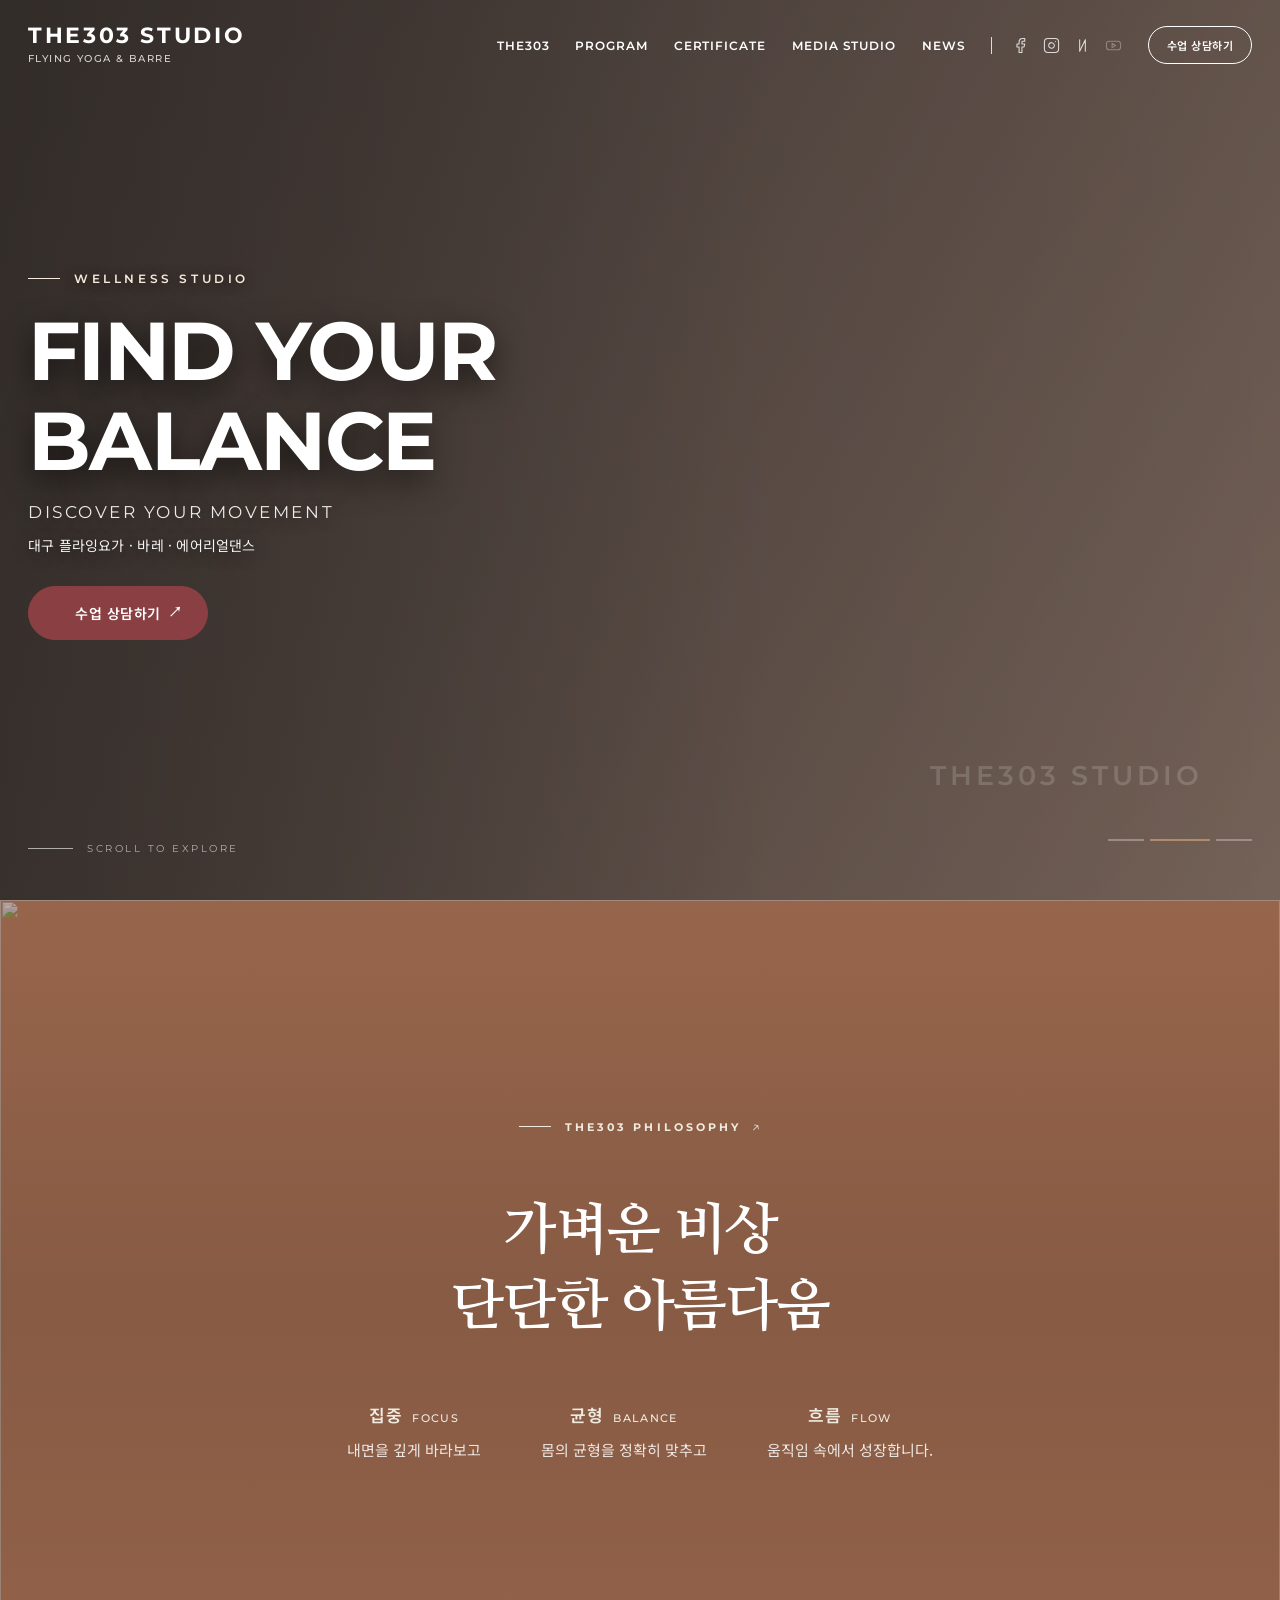
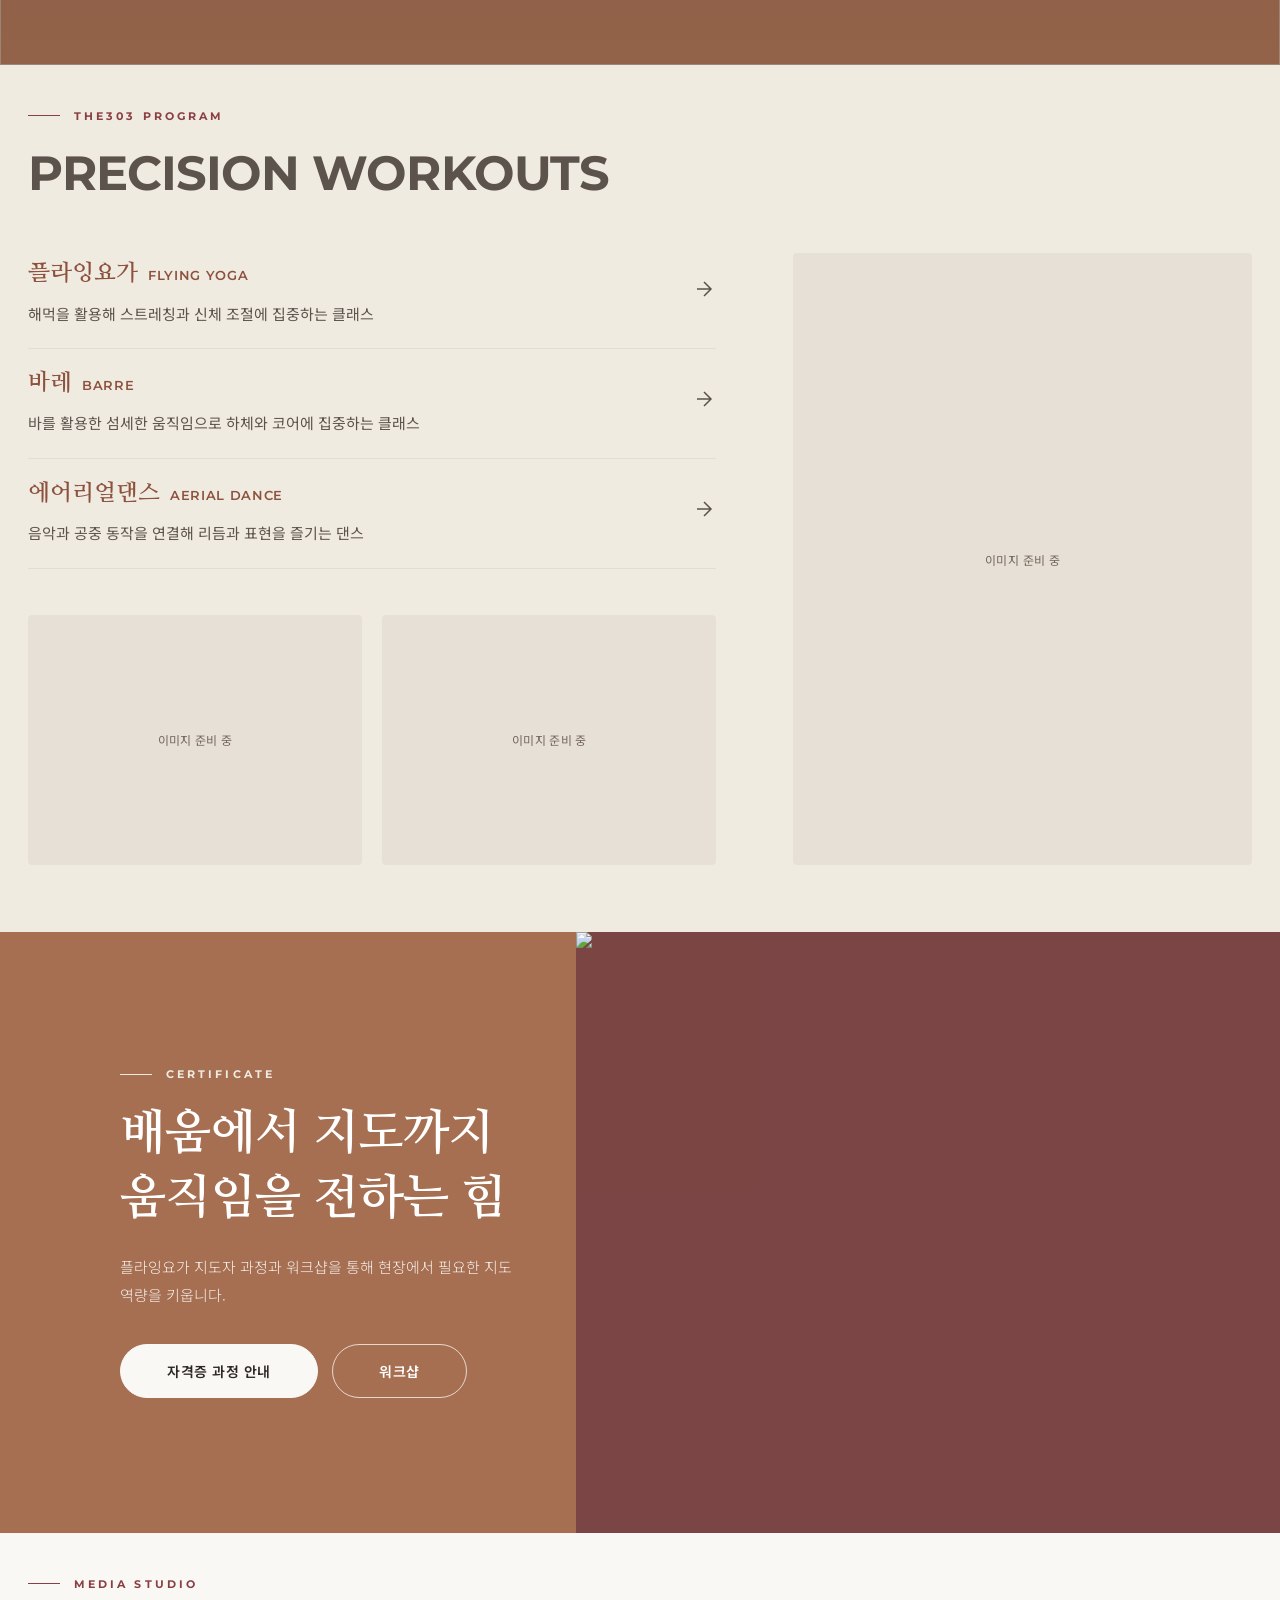
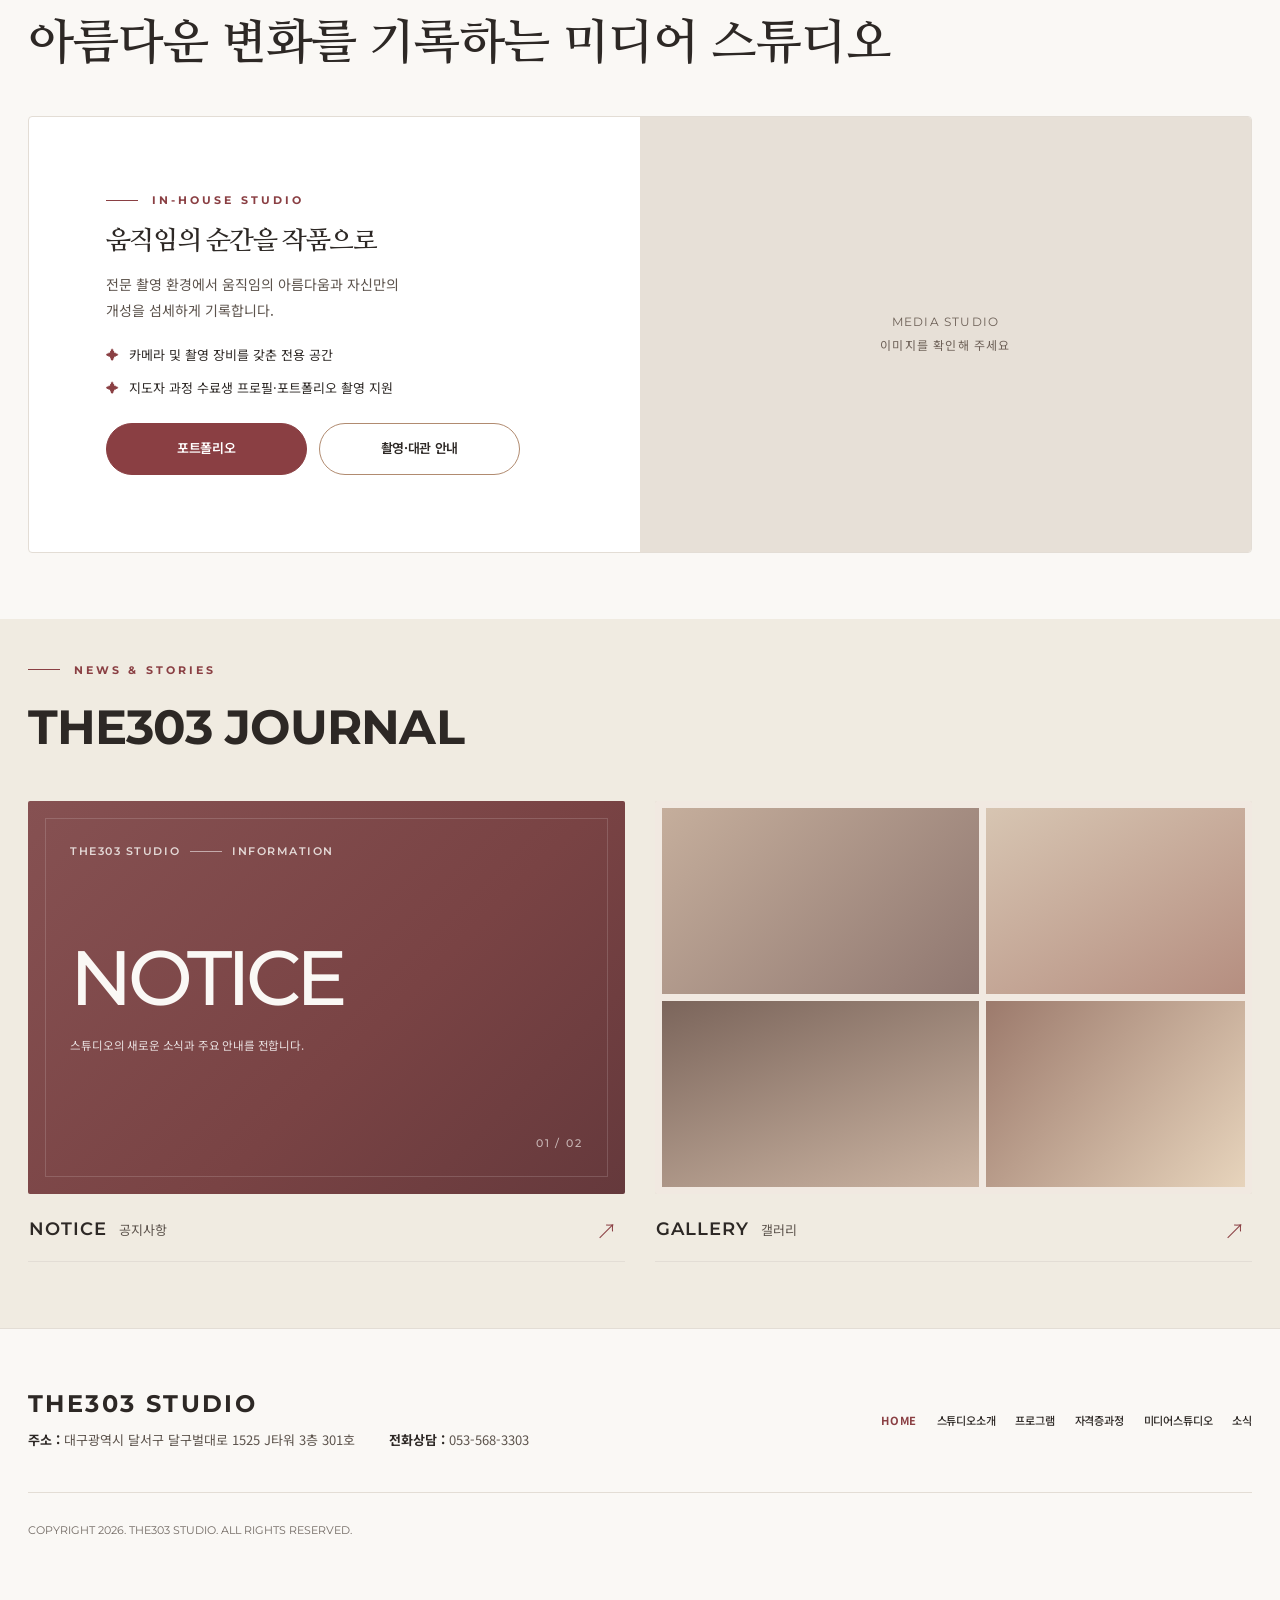
==== commit 93492a62: "Add files via upload" ====
--- a/index.html
+++ b/index.html
@@ -1,758 +1,416 @@
 <!doctype html>
 <html lang="ko">
 <head>
-<meta charset="utf-8">
-<meta name="viewport" content="width=device-width,initial-scale=1">
-<meta name="theme-color" content="#f7f4ee">
-<!-- [SEO 최적화] 대구 지역 핵심 키워드 반영 -->
-<title>THE303 STUDIO | 대구 달서구 프리미엄 플라잉요가 & 바레</title>
-<meta name="description" content="대구 달서구 더303플라잉요가 & 바레 스튜디오. 체형 교정과 다이어트를 위한 원장님 직강 커리큘럼.">
-
-<link rel="preconnect" href="https://fonts.googleapis.com">
-<link rel="preconnect" href="https://fonts.gstatic.com" crossorigin>
-<link href="https://fonts.googleapis.com/css2?family=DM+Sans:wght@400;500;600;700&family=Noto+Sans+KR:wght@300;400;500;600;700&display=swap" rel="stylesheet">
-<link href="https://fonts.googleapis.com/css2?family=Gowun+Dodum&family=Jua&family=Nanum+Myeongjo:wght@400;700&family=Montserrat:wght@400;500;600;700&display=swap" rel="stylesheet">
-<style>
-:root {
-    --ink: #30362e; --muted: #777e73; --olive: #65745b; --cream: #f7f4ee;
-    --sand: #ece7dc; --white: #fff; --line: #dedfd5; --max: 1200px;
-    --program-bg: #efede6; --card-bg: #faf9f4; --contact-bg: #e7e7dd;
-    --kakao-yellow: #FEE500;
-    --logo-sub-size: 10px;
-}
-* { box-sizing: border-box; }
-html { scroll-behavior: smooth; }
-body {
-    margin: 0; background: var(--cream); color: var(--ink);
-    font-family: 'DM Sans', 'Noto Sans KR', sans-serif; word-break: keep-all;
-}
-a { color: inherit; text-decoration: none; }
-button, input, textarea { font: inherit; }
-button { cursor: pointer; }
-img { display: block; width: 100%; object-fit: cover; }
-
-header { position: absolute; top: 0; left: 0; right: 0; z-index: 50; color: white; }
-nav {
-    max-width: var(--max); margin: auto; display: flex;
-    align-items: center; justify-content: space-between; padding: 31px 24px;
-}
-.logo { font-weight: 700; font-size: 22px; letter-spacing: .18em; }
-.logo small { display: block; font-size: var(--logo-sub-size); letter-spacing: .43em; margin-top: 4px; color: inherit; transition: font-size 0.2s; }
-.navlinks { display: flex; gap: 30px; align-items: center; font-size: 12px; letter-spacing: .03em; }
-.navlinks a:hover { opacity: .7; }
-.nav-book { border: 1px solid #ffffffa8; padding: 13px 20px; border-radius: 2px; transition: 0.3s; }
-.nav-book:hover { background: white; color: var(--ink); }
-
-.hero {
-    min-height: 760px; height: 93vh; max-height: 970px; position: relative;
-    color: white; 
-    /* background: var(--olive); <-- 사진을 가리던 주범! 완전히 삭제했습니다. */
-    display: flex; align-items: center;
-}
-.hero-img {
-    position: absolute; inset: 0;
-    /* 경로와 그라데이션 오버레이 강제 적용 */
-    background-image: linear-gradient(90deg, rgba(24,34,27,.85) 0%, rgba(24,34,27,.1) 70%), url('./images/hero-bg.jpg') !important;
-    background-size: cover; background-position: center right; 
-    z-index: 0; /* 지하(-2)에 묻혀있던 사진을 지상(0)으로 꺼냅니다 */
-}
-.hero-content {
-    position: relative; max-width: var(--max); width: 100%;
-    padding: 180px 24px 50px; margin: auto; 
-    z-index: 10; /* 흰색 글자들은 사진보다 맨 위(10)로 확실하게 올립니다 */
-}
-.eyebrow { font-size: 11px; letter-spacing: .28em; font-weight: 600; text-transform: uppercase; color: var(--sand); }
-.hero h1 { font-size: clamp(46px, 5.7vw, 86px); font-weight: 400; letter-spacing: -.065em; line-height: 1.23; margin: 24px 0 25px; text-shadow: 0 4px 20px rgba(0,0,0,0.6), 0 2px 4px rgba(0,0,0,0.4); }
-.hero p { line-height: 1.95; font-size: 15px; font-weight: 300; color: #f2f2f2; text-shadow: 0 2px 8px rgba(0,0,0,0.5); }
-
-.btn {
-    display: inline-flex; gap: 24px; align-items: center; justify-content: space-between;
-    border: 1px solid var(--olive); background: var(--olive); color: white;
-    padding: 17px 23px; min-width: 182px; font-size: 12px; margin-top: 24px; transition: transform .2s, box-shadow .2s;
-}
-.btn:hover { transform: translateY(-3px); box-shadow: 0 8px 24px rgba(0,0,0,0.15); }
-.btn.outline { background: none; color: var(--ink); }
-.hero .btn { background: rgba(255,255,255,.96); color: var(--ink); border-color: white; }
-.scroll-text { position: absolute; bottom: 38px; left: max(24px, calc((100vw - var(--max))/2)); font-size: 10px; letter-spacing: .26em; opacity: .7; }
-
-.section { padding: 116px 24px; max-width: var(--max); margin: auto; }
-.section-label { color: var(--olive); font-size: 11px; letter-spacing: .22em; font-weight: 700; }
-.section h2 { font-size: clamp(32px, 3.2vw, 49px); font-weight: 400; letter-spacing: -.06em; line-height: 1.36; margin: 21px 0; }
-.section p { font-weight: 300; font-size: 15px; line-height: 1.8; color: #555c52; }
-
-.intro { display: grid; grid-template-columns: 1fr 1fr; gap: 10%; align-items: center; }
-.intro-photo { height: 540px; border-radius: 4px; }
-.intro-copy { padding: 30px 0; }
-.quote { font-family: 'Nanum Myeongjo', serif; font-size: 22px; font-style: italic; color: var(--olive); margin-top: 40px; }
-
-.program-wrap { background: var(--program-bg); }
-.program-head { text-align: center; margin-bottom: 46px; }
-.program-grid { display: grid; grid-template-columns: repeat(2, 1fr); gap: 22px; }
-.program-card { background: var(--card-bg); border-radius: 4px; overflow: hidden; transition: transform 0.3s; }
-.program-card:hover { transform: translateY(-5px); box-shadow: 0 10px 30px rgba(0,0,0,0.08); }
-.program-card img { height: 300px; }
-.program-card-body { padding: 30px; }
-.program-card-body h3 { font-size: 22px; font-weight: 500; letter-spacing: -.05em; margin: 8px 0 10px; }
-.program-card-body p { margin: 0; line-height: 1.6; }
-.program-index { color: var(--olive); font-size: 12px; letter-spacing: .15em; font-weight: 600; }
-
-.split { display: grid; grid-template-columns: 1fr 1fr; gap: 8%; align-items: center; }
-.split img { height: 540px; border-radius: 4px; }
-.feature-list { border-top: 1px solid var(--line); margin-top: 34px; }
-.feature-list div { padding: 19px 0; border-bottom: 1px solid var(--line); font-size: 14px; display: flex; justify-content: space-between; }
-.feature-list span { color: var(--olive); }
-.feature-list span[data-text] { color: inherit; }
-
-.gallery { display: grid; grid-template-columns: 1.3fr 1fr 1fr; gap: 14px; }
-.gallery img { height: 340px; border-radius: 4px; }
-
-.banner { background: var(--olive); color: white; text-align: center; padding: 104px 20px; }
-.banner h2 { font-size: clamp(32px, 4vw, 54px); font-weight: 400; letter-spacing: -.05em; margin: 17px 0; }
-.banner p { font-size: 14px; color: #e7eadf; line-height: 1.9; }
-.banner .btn { background: white; color: var(--ink); border: white; }
-
-.contact-grid { display: grid; grid-template-columns: 1fr 1fr; gap: 9%; }
-.contact-details { display: grid; gap: 19px; margin-top: 38px; }
-.contact-details div { border-bottom: 1px solid var(--line); padding-bottom: 17px; font-size: 15px; display: flex; justify-content: space-between; }
-.contact-details strong { font-size: 12px; color: var(--olive); letter-spacing: .1em; width: 120px; }
-
-.contact-card { background: var(--contact-bg); padding: 54px; display: flex; flex-direction: column; justify-content: center; border-radius: 4px; }
-.contact-card h3 { font-weight: 400; font-size: 27px; line-height: 1.5; }
-
-.footer { border-top: 1px solid var(--line); padding: 40px 24px; font-size: 11px; color: #92978c; }
-.footer-inner { max-width: var(--max); margin: auto; display: flex; justify-content: space-between; gap: 20px; }
-.footer strong { font-size: 20px; color: var(--ink); letter-spacing: .15em; }
-
-.floating-kakao {
-    position: fixed; right: 24px; bottom: 30px; z-index: 40;
-    background-color: var(--kakao-yellow); color: #3A1D1D;
-    width: 60px; height: 60px; border-radius: 50%;
-    display: flex; flex-direction: column; align-items: center; justify-content: center;
-    box-shadow: 0 4px 15px rgba(0,0,0,0.15); font-weight: 700; font-size: 11px;
-    transition: transform 0.3s cubic-bezier(0.175, 0.885, 0.32, 1.275); text-align: center; line-height: 1.2;
-}
-.floating-kakao:hover { transform: translateY(-6px) scale(1.05); }
-
-/* 편집기 스타일 */
-.palette-grid { display: grid; grid-template-columns: 1fr 1fr; gap: 8px; margin: 12px 0 22px; }
-.palette-btn { border: 1px solid #d8ddd4; background: white; padding: 12px 8px; display: flex; flex-direction: column; align-items: center; gap: 8px; border-radius: 6px; font-size: 11px; color: #30362e; }
-.palette-btn:hover { border-color: #65745b; }
-.palette-dots { display: flex; gap: 5px; }
-.palette-dots i { width: 22px; height: 22px; border-radius: 50%; border: 1px solid #0002; }
-
-.edit-toggle { position: fixed; left: 24px; bottom: 30px; z-index: 40; border: 0; border-radius: 100px; background: #252f27; color: #fff; box-shadow: 0 8px 26px #0003; padding: 13px 18px; font-size: 12px; }
-.editor { position: fixed; top: 0; right: 0; bottom: 0; width: min(440px, 100vw); z-index: 999; background: #fafaf7; box-shadow: -12px 0 50px #0003; transform: translateX(110%); transition: transform .3s ease; overflow: auto; color: var(--ink); }
-.editor.open { transform: translateX(0); }
-.editor-header { position: sticky; top: 0; background: #fafaf7; border-bottom: 1px solid var(--line); z-index: 2; padding: 22px; display: flex; justify-content: space-between; align-items: center; }
-.editor-header h3 { margin: 0; font-size: 18px; }
-.xbtn { border: 0; background: #e8eae3; border-radius: 50%; width: 34px; height: 34px; font-size: 16px; }
-.editor-body { padding: 20px 22px 90px; }
-.editor-note { font-size: 12px; line-height: 1.7; color: #7c8278; background: #eef0e9; padding: 14px; margin-bottom: 20px; border-radius:4px; }
-.field { margin-bottom: 18px; }
-.field label { display: block; font-size: 12px; font-weight: 700; margin-bottom: 7px; color:#444; }
-.field input[type=text], .field textarea { width: 100%; border: 1px solid #d4d8cf; background: #fff; border-radius: 4px; padding: 12px; font-size: 13px; }
-.field textarea { height: 90px; resize: vertical; }
-.editor details { border-top: 1px solid #d9ddd4; padding: 18px 0; }
-.editor summary { cursor: pointer; font-size: 14px; font-weight: 700; }
-.editor details > .fields { padding-top: 20px; }
-.ed-actions { position: sticky; bottom: 0; background: #fafaf7; border-top: 1px solid var(--line); padding: 14px 22px; display: flex; gap: 8px; z-index:10; }
-.ed-actions button, .actionbtn { flex: 1; background: #617259; color: white; border: 0; padding: 12px 9px; font-size: 13px; border-radius:4px; font-weight:600;}
-.ed-actions button.alt, .actionbtn.alt { background: #e7eae1; color: #3c4a38; }
-.file-help { color: #8e9587; font-size: 11px; margin: 5px 0 0; }
-.status { font-size: 12px; color: #4d6a47; margin-top: 10px; font-weight:600; }
-.edit-open .edit-toggle { display: none; }
-
-/* 개별 스타일 컨트롤 바 */
-.style-control-bar {
-    display: flex; align-items: center; gap: 8px; flex-wrap: wrap; 
-    margin-top: 8px; padding: 10px; background: #f0f2ed; border-radius: 6px; border: 1px solid #dce1d8;
-}
-.style-item { display: flex; align-items: center; gap: 5px; font-size: 11px; font-weight: 600; color: #555; }
-.style-item input[type=color] { width: 34px; height: 26px; padding: 0; border: 1px solid #cbd1c7; border-radius: 4px; cursor: pointer; background: #fff; }
-.style-item input[type=number] { width: 50px; height: 26px; padding: 0 6px; border: 1px solid #cbd1c7; border-radius: 4px; font-size: 12px; }
-.style-item select { height: 26px; padding: 0 4px; border: 1px solid #cbd1c7; border-radius: 4px; font-size: 11px; max-width: 100px; }
-.reset-btn { padding: 4px 8px; background: #e0e5db; border: 0; border-radius: 4px; color: #333; font-size: 11px; cursor: pointer; height: 26px; font-weight: 600;}
-.reset-btn:hover { background: #d0d6cb; }
-
-@media(max-width: 850px) {
-    .navlinks { gap: 15px; }
-    .navlinks a:not(.nav-book) { display: none; }
-    .hero { min-height: 650px; height: 88svh; }
-    .hero h1 { font-size: 48px; }
-    .section { padding: 85px 22px; }
-    .intro, .split, .contact-grid { grid-template-columns: 1fr; gap: 40px; }
-    .intro-photo, .split img { height: 420px; }
-    .intro-copy { padding: 0; }
-    .program-grid { grid-template-columns: 1fr; max-width: 550px; margin: auto; }
-    .program-card img { height: 310px; }
-    .gallery { grid-template-columns: 1fr 1fr; }
-    .gallery img { height: 220px; }
-    .gallery img:first-child { grid-column: span 2; height: 290px; }
-    .footer-inner { flex-direction: column; }
-    .floating-kakao { bottom: 90px; width: 55px; height: 55px; right: 20px; }
-    .edit-toggle { bottom: 90px; left: 20px; }
-}
-@media(max-width: 440px) {
-    .hero h1 { font-size: 42px; }
-    .hero p { font-size: 13px; }
-    .intro-photo, .split img { height: 350px; }
-    .section h2 { font-size: 32px; }
-    .gallery img { height: 170px; }
-}
-</style>
+  <meta charset="utf-8">
+  <meta name="viewport" content="width=device-width, initial-scale=1">
+  <meta name="theme-color" content="#FAF8F5">
+  
+  <!-- [로컬 SEO 최적화] 타겟 고객층(체형교정, 다이어트) 및 지역(대구, 달서구) 키워드 세팅 -->
+  <meta name="description" content="대구 달서구 프리미엄 요가 스튜디오. 더303 플라잉요가 & 바레에서 체형교정과 다이어트, 내면의 건강을 위한 맞춤형 웰니스 프로그램을 경험하세요.">
+  <meta name="keywords" content="대구 플라잉요가, 대구 바레, 달서구 요가, 체형교정, 다이어트, 에어리얼댄스, 요가 지도자과정">
+  <meta property="og:type" content="website">
+  <meta property="og:title" content="THE303 STUDIO | 대구 플라잉요가 & 바레">
+  <meta property="og:description" content="가벼운 비상, 단단한 아름다움을 더303에서 만나보세요. 대구 프리미엄 웰니스 스튜디오.">
+  <meta property="og:image" content="./images/main/hero-01-pc.jpg">
+  
+  <title>THE303 STUDIO | 대구 달서구 플라잉요가 & 바레</title>
+  
+  <link rel="preconnect" href="https://fonts.googleapis.com">
+  <link rel="preconnect" href="https://fonts.gstatic.com" crossorigin>
+  <link href="https://fonts.googleapis.com/css2?family=DM+Sans:wght@400;500;600;700&family=Noto+Sans+KR:wght@300;400;500;600;700&family=Nanum+Myeongjo:wght@400;600;700&family=Montserrat:wght@300;400;500;600;700;800&family=Gowun+Dodum&family=Jua&display=swap" rel="stylesheet">
+  
+  <!-- CSS is shared with upcoming studio pages; images keep existing relative paths. -->
+  <link rel="stylesheet" href="./css/base.css?v=20261027">
+  <link rel="stylesheet" href="./css/navigation.css?v=20261027">
+  <link rel="stylesheet" href="./css/home.css?v=20261028-philfix2">
+  <link rel="stylesheet" href="./css/responsive.css?v=20261027">
+  <link rel="stylesheet" href="./css/refinements.css?v=20261027b">
+  <link rel="stylesheet" href="./css/journal.css?v=20261027">
+  
+<link rel="stylesheet" href="./css/editorial-quality-final.css?v=20261031b"><link rel="stylesheet" href="./css/mobile-art-direction.css?v=20261031m1">
+  <!-- Scoped changes for the four reviewed HOME sections only. -->
+  <link rel="stylesheet" href="./css/home-precision-20261031.css?v=20261031-final6">
 </head>
 <body>
-
-<header>
-    <nav>
-        <a class="logo" href="#home">
-            <span data-text="brandEn"></span>
-            <small data-text="brandSub"></small>
+  <a href="#mainContent" class="skip-link">본문 바로가기</a>
+
+  <div class="mobile-nav-backdrop" id="navBackdrop"></div>
+
+  <header class="site-header" id="siteHeader">
+    <div class="container nav-wrap">
+      <a class="brand" href="#home" aria-label="THE303 STUDIO 홈으로 이동">
+        <span class="brand-main" data-text="brandEn">THE303 STUDIO</span>
+        <span class="brand-sub" data-text="brandSub">FLYING YOGA &amp; BARRE</span>
+      </a>
+      
+      <button class="menu-toggle" id="menuToggle" type="button" aria-label="메뉴 열기" aria-controls="navPanel" aria-expanded="false">
+        <svg viewBox="0 0 24 24"><path d="M3 7h18M3 12h18M3 17h18"/></svg>
+      </button>
+      
+      <nav class="nav-panel" id="navPanel" aria-label="주 메뉴">
+        <a class="mobile-panel-brand" href="index.html" aria-label="THE303 STUDIO 메인페이지로 이동"><span data-text="brandEn">THE303 STUDIO</span><small aria-hidden="true">HOME <span class="home-link-arrow">↗</span></small></a>
+        <ul class="nav-list">
+          <li class="nav-dropdown">
+            <a class="nav-link" href="#philosophy" data-text="nav1">THE303</a>
+            <button class="submenu-toggle" type="button"><svg class="nav-chevron" viewBox="0 0 24 24" fill="none" stroke="currentColor" stroke-width="2"><path d="m6 9 6 6 6-6"/></svg></button>
+            <ul class="dropdown-menu">
+              <li><a href="about-studio.html" data-text="navSub1_1">스튜디오소개</a></li>
+              <li><a href="contact.html" data-text="navSub1_2">오시는길</a></li>
+            </ul>
+          </li>
+          <li class="nav-dropdown">
+            <a class="nav-link" href="#program" data-text="nav2">PROGRAM</a>
+            <button class="submenu-toggle" type="button"><svg class="nav-chevron" viewBox="0 0 24 24" fill="none" stroke="currentColor" stroke-width="2"><path d="m6 9 6 6 6-6"/></svg></button>
+            <ul class="dropdown-menu">
+              <li><a href="program-flying.html" data-text="navSub2_1">플라잉요가</a></li>
+              <li><a href="program-barre.html" data-text="navSub2_2">바레</a></li>
+              <li><a href="program-dance.html" data-text="navSub2_3">에어리얼댄스</a></li>
+            </ul>
+          </li>
+          <li class="nav-dropdown">
+            <a class="nav-link" href="#ttc" data-text="nav3">CERTIFICATE</a>
+            <button class="submenu-toggle" type="button"><svg class="nav-chevron" viewBox="0 0 24 24" fill="none" stroke="currentColor" stroke-width="2"><path d="m6 9 6 6 6-6"/></svg></button>
+            <ul class="dropdown-menu">
+              <li><a href="ttc-cert.html" data-text="navSub3_1">플라잉지도자</a></li>
+              <li><a href="ttc-workshop.html" data-text="navSub3_2">워크샵</a></li>
+            </ul>
+          </li>
+          <li class="nav-dropdown">
+            <a class="nav-link" href="#space" data-text="nav4">MEDIA STUDIO</a>
+            <button class="submenu-toggle" type="button"><svg class="nav-chevron" viewBox="0 0 24 24" fill="none" stroke="currentColor" stroke-width="2"><path d="m6 9 6 6 6-6"/></svg></button>
+            <ul class="dropdown-menu">
+              <li><a href="media-portfolio.html" data-text="navSub4_1">포트폴리오</a></li>
+              <li><a href="media-rental.html" data-text="navSub4_2">촬영 및 대관 안내</a></li>
+            </ul>
+          </li>
+          <li class="nav-dropdown">
+            <a class="nav-link" href="#news" data-text="nav5">NEWS</a>
+            <button class="submenu-toggle" type="button"><svg class="nav-chevron" viewBox="0 0 24 24" fill="none" stroke="currentColor" stroke-width="2"><path d="m6 9 6 6 6-6"/></svg></button>
+            <ul class="dropdown-menu">
+              <li><a href="news-notice.html" data-text="navSub5_1">공지사항</a></li>
+              <li><a href="news-gallery.html" data-text="navSub5_2">갤러리</a></li>
+            </ul>
+          </li>
+        </ul>
+        
+        <div class="nav-social">
+          <a href="#" data-link="socialFb" target="_blank" rel="noopener noreferrer" aria-label="Facebook"><svg viewBox="0 0 24 24"><path d="M18 2h-3a5 5 0 0 0-5 5v3H7v4h3v8h4v-8h3l1-4h-4V7a1 1 0 0 1 1-1h3z"/></svg></a>
+          <a href="#" data-link="socialIg" target="_blank" rel="noopener noreferrer" aria-label="Instagram"><svg viewBox="0 0 24 24"><rect x="2" y="2" width="20" height="20" rx="5" ry="5"/><path d="M16 11.37A4 4 0 1 1 12.63 8 4 4 0 0 1 16 11.37z"/><line x1="17.5" y1="6.5" x2="17.51" y2="6.5"/></svg></a>
+          <a href="#" data-link="socialBlog" target="_blank" rel="noopener noreferrer" aria-label="Naver Blog"><svg viewBox="0 0 24 24"><polyline points="8 4 8 20 16 4 16 20"/></svg></a>
+          <a href="#" data-link="socialYt" target="_blank" rel="noopener noreferrer" aria-label="YouTube"><svg viewBox="0 0 24 24"><rect x="2" y="6" width="20" height="12" rx="4" ry="4"/><polygon points="10 9 15 12 10 15 10 9"/></svg></a>
+        </div>
+        
+        <div class="mobile-menu-social">
+          <a href="#" data-link="socialFb" target="_blank" rel="noopener noreferrer" aria-label="Facebook"><svg viewBox="0 0 24 24"><path d="M18 2h-3a5 5 0 0 0-5 5v3H7v4h3v8h4v-8h3l1-4h-4V7a1 1 0 0 1 1-1h3z"/></svg></a>
+          <a href="#" data-link="socialIg" target="_blank" rel="noopener noreferrer" aria-label="Instagram"><svg viewBox="0 0 24 24"><rect x="2" y="2" width="20" height="20" rx="5" ry="5"/><path d="M16 11.37A4 4 0 1 1 12.63 8 4 4 0 0 1 16 11.37z"/><line x1="17.5" y1="6.5" x2="17.51" y2="6.5"/></svg></a>
+          <a href="#" data-link="socialBlog" target="_blank" rel="noopener noreferrer" aria-label="Naver Blog"><svg viewBox="0 0 24 24"><polyline points="8 4 8 20 16 4 16 20"/></svg></a>
+          <a href="#" data-link="socialYt" target="_blank" rel="noopener noreferrer" aria-label="YouTube"><svg viewBox="0 0 24 24"><rect x="2" y="6" width="20" height="12" rx="4" ry="4"/><polygon points="10 9 15 12 10 15 10 9"/></svg></a>
+        </div>
+        
+        <a class="nav-cta" href="#footer" data-link="booking" data-text="navCta">수업 상담하기 ↗</a>
+      </nav>
+    </div>
+  </header>
+
+  <main id="mainContent">
+    <h1 style="position:absolute; width:1px; height:1px; overflow:hidden; clip:rect(1px 1px 1px 1px);">대구 달서구 플라잉요가 및 바레 전문 더303 스튜디오</h1>
+    
+    <section class="hero" id="home" aria-label="THE303 메인 비주얼">
+      <div class="hero-slider-wrap">
+        <div class="hero-slider" id="heroSlider">
+          
+          <div class="hero-slide active">
+            <div class="hero-bg" data-image-bg="hero1" data-image-bg-mobile="hero1Mobile" style="background-image: url('./images/main/hero-01-pc.jpg');"></div>
+            <div class="hero-content">
+              <div class="eyebrow" data-text="heroEyebrow1">WELLNESS STUDIO</div>
+              <h2 data-text="heroTitle1">MOVE BEYOND</h2>
+              <p class="hero-copy" data-text="heroCopy1">DISCOVER YOUR MOVEMENT</p>
+              <p class="hero-service" data-text="heroService1">대구 플라잉요가 · 바레 · 에어리얼댄스</p>
+              <div class="hero-actions">
+                <a class="btn" href="#footer" data-link="booking">
+                  <span class="btn-inner" data-text="heroBtn1">수업 상담하기</span>
+                  <span class="btn-arrow" aria-hidden="true">↗</span>
+                </a>
+              </div>
+            </div>
+          </div>
+          
+          <div class="hero-slide">
+            <div class="hero-bg" data-image-bg="hero2" data-image-bg-mobile="hero2Mobile" style="background-image: url('./images/main/hero-02-pc.jpg');"></div>
+            <div class="hero-content">
+              <div class="eyebrow" data-text="heroEyebrow2">WELLNESS STUDIO</div>
+              <h2 data-text="heroTitle2">FIND YOUR BALANCE</h2>
+              <p class="hero-copy" data-text="heroCopy2">DISCOVER YOUR MOVEMENT</p>
+              <p class="hero-service" data-text="heroService2">대구 플라잉요가 · 바레 · 에어리얼댄스</p>
+              <div class="hero-actions">
+                <a class="btn" href="#footer" data-link="booking">
+                  <span class="btn-inner" data-text="heroBtn2">수업 상담하기</span>
+                  <span class="btn-arrow" aria-hidden="true">↗</span>
+                </a>
+              </div>
+            </div>
+          </div>
+          
+          <div class="hero-slide">
+            <div class="hero-bg" data-image-bg="hero3" data-image-bg-mobile="hero3Mobile" style="background-image: url('./images/main/hero-03-pc.jpg');"></div>
+            <div class="hero-content">
+              <div class="eyebrow" data-text="heroEyebrow3">WELLNESS STUDIO</div>
+              <h2 data-text="heroTitle3">CAPTURE YOUR FLOW</h2>
+              <p class="hero-copy" data-text="heroCopy3">DISCOVER YOUR MOVEMENT</p>
+              <p class="hero-service" data-text="heroService3">대구 플라잉요가 · 바레 · 에어리얼댄스</p>
+              <div class="hero-actions">
+                <a class="btn" href="#footer" data-link="booking">
+                  <span class="btn-inner" data-text="heroBtn3">수업 상담하기</span>
+                  <span class="btn-arrow" aria-hidden="true">↗</span>
+                </a>
+              </div>
+            </div>
+          </div>
+
+        </div>
+      </div>
+      
+      <div class="hero-scroll" aria-hidden="true">SCROLL TO EXPLORE</div>
+      
+      <div class="hero-controls" aria-label="메인 이미지 선택">
+        <button class="hero-dot" type="button" aria-label="메인 이미지 1" aria-pressed="true"></button>
+        <button class="hero-dot" type="button" aria-label="메인 이미지 2" aria-pressed="false"></button>
+        <button class="hero-dot" type="button" aria-label="메인 이미지 3" aria-pressed="false"></button>
+      </div>
+    </section>
+
+    <section class="section phil-wide-section" id="philosophy">
+      <picture class="phil-bg" id="philosophyPicture" aria-hidden="true">
+        <source id="philosophyMobileSource" media="(max-width: 850px)" srcset="./images/main/philosophy-mo.jpg">
+        <img id="philosophyBackgroundImage" class="phil-bg-image" src="./images/main/philosophy-pc.jpg" alt="" decoding="async" width="2000" height="833">
+      </picture>
+      <div class="container phil-content reveal">
+        <a class="phil-label-link" href="about-studio.html" aria-label="THE303 스튜디오 소개 페이지로 이동">
+          <span class="eyebrow" data-text="philLabel">THE303 PHILOSOPHY</span>
+          <span class="phil-link-arrow" aria-hidden="true">↗</span>
         </a>
-        <div class="navlinks">
-            <a href="#about">DIRECTOR</a>
-            <a href="#program">PROGRAM</a>
-            <a href="#space">SPACE</a>
-            <a href="#contact">CONTACT</a>
-            <a class="nav-book" data-link="booking" href="#contact">
-                <span data-text="navButton"></span> ↗
+        <h2 class="section-title" data-text="philTitle" style="white-space: pre-line;">가벼운 비상
+단단한 아름다움</h2>
+        
+        <div class="phil-keywords">
+            <div class="phil-kw-item">
+                <strong><span data-text="philKw1">집중</span> <span data-text="philEn1">FOCUS</span></strong>
+                <p data-text="philDesc1">내면을 깊게 바라보고</p>
+            </div>
+            <div class="phil-kw-item">
+                <strong><span data-text="philKw2">균형</span> <span data-text="philEn2">BALANCE</span></strong>
+                <p data-text="philDesc2">몸의 균형을 정확히 맞추고</p>
+            </div>
+            <div class="phil-kw-item">
+                <strong><span data-text="philKw3">흐름</span> <span data-text="philEn3">FLOW</span></strong>
+                <p data-text="philDesc3">움직임 속에서 성장합니다.</p>
+            </div>
+        </div>
+      </div>
+    </section>
+
+    <section class="section program-section" id="program">
+      <div class="container">
+        <div class="section-head reveal">
+          <div class="eyebrow" data-text="programLabel">THE303 PROGRAM</div>
+          <h2 class="section-title" data-text="programHeadline" style="white-space: pre-line;">PRECISION WORKOUTS</h2>
+        </div>
+        
+        <div class="program-layout reveal delay-1">
+            <div class="program-left">
+                <ul class="program-list">
+                    <li><a class="program-item" href="program-flying.html">
+                        <div class="program-item-info">
+                            <h3><span data-text="prog1Title" style="font-family:'Nanum Myeongjo', serif; font-size:inherit; font-weight:inherit; letter-spacing:0;">플라잉요가</span> <span data-text="prog1En">FLYING YOGA</span></h3>
+                            <p data-text="prog1Desc">해먹을 활용해 스트레칭과 신체 조절에 집중하는 클래스</p>
+                        </div>
+                        <div class="program-item-arrow"><svg viewBox="0 0 24 24" width="24" height="24" fill="none" stroke="currentColor" stroke-width="1.5"><path d="M5 12h14M12 5l7 7-7 7"/></svg></div>
+                    </a></li>
+                    <li><a class="program-item" href="program-barre.html">
+                        <div class="program-item-info">
+                            <h3><span data-text="prog2Title" style="font-family:'Nanum Myeongjo', serif; font-size:inherit; font-weight:inherit; letter-spacing:0;">바레</span> <span data-text="prog2En">BARRE</span></h3>
+                            <p data-text="prog2Desc">바를 활용한 섬세한 움직임으로 하체와 코어에 집중하는 클래스</p>
+                        </div>
+                        <div class="program-item-arrow"><svg viewBox="0 0 24 24" width="24" height="24" fill="none" stroke="currentColor" stroke-width="1.5"><path d="M5 12h14M12 5l7 7-7 7"/></svg></div>
+                    </a></li>
+                    <li><a class="program-item" href="program-dance.html">
+                        <div class="program-item-info">
+                            <h3><span data-text="prog3Title" style="font-family:'Nanum Myeongjo', serif; font-size:inherit; font-weight:inherit; letter-spacing:0;">에어리얼댄스</span> <span data-text="prog3En">AERIAL DANCE</span></h3>
+                            <p data-text="prog3Desc">음악과 공중 동작을 연결해 리듬과 표현을 즐기는 댄스</p>
+                        </div>
+                        <div class="program-item-arrow"><svg viewBox="0 0 24 24" width="24" height="24" fill="none" stroke="currentColor" stroke-width="1.5"><path d="M5 12h14M12 5l7 7-7 7"/></svg></div>
+                    </a></li>
+                </ul>
+                
+                <div class="program-sub-images">
+                    <div class="program-sub-img"><img src="./images/main/program-barre.jpg" data-image-path="barre" alt="바레 수업 스케치" loading="lazy" width="1400" height="1050" decoding="async"></div>
+                    <div class="program-sub-img"><img src="./images/main/program-dance.jpg" data-image-path="dance" alt="에어리얼댄스 스케치" loading="lazy" width="1200" height="900" decoding="async"></div>
+                </div>
+            </div>
+            
+            <div class="program-right">
+                <div class="program-featured">
+                    <img src="./images/main/program-flying.jpg" data-image-path="flying" alt="프로그램 메인 화보" loading="lazy" width="1200" height="1600" decoding="async">
+                </div>
+            </div>
+        </div>
+      </div>
+    </section>
+
+    <section class="ttc-section" id="ttc">
+      <div class="ttc-grid">
+        <div class="ttc-copy">
+          <div class="eyebrow reveal" data-text="ttcLabel">CERTIFICATE</div>
+          <h2 class="section-title reveal delay-1" data-text="ttcTitle" style="white-space: pre-line;">배움에서 지도까지
+움직임을 전하는 힘</h2>
+          <p class="section-copy reveal delay-2" data-text="ttcDesc">플라잉요가 지도자 과정과 워크샵을 통해 현장에서 필요한 지도 역량을 키웁니다.</p>
+          <div class="ttc-actions reveal delay-2">
+            <a class="btn btn-outline-dark ttc-action--primary" href="ttc-cert.html">
+                <span data-text="ttcBtn1">자격증 과정 안내</span>
             </a>
-        </div>
-    </nav>
-</header>
-
-<main>
-    <section class="hero" id="home">
-        <!-- 
-          * HTML 하드코딩 처리 완료 
-          * 자바스크립트에 의존하지 않으므로 화면 로딩 시 100% 노출됩니다. 
-        -->
-        <div class="hero-img"></div>
-        <div class="hero-content">
-            <div class="eyebrow" data-text="heroEyebrow"></div>
-            <h1 data-text="heroTitle"></h1>
-            <p data-text="heroDesc"></p>
-            <a class="btn" data-link="booking" href="#contact">
-                <span data-text="heroButton"></span> <span>↗</span>
+            <a class="btn btn-outline-dark ttc-action--secondary" href="ttc-workshop.html">
+                <span data-text="ttcBtn2">워크샵</span>
             </a>
-        </div>
-    </section>
-
-    <!-- [SEO 최적화] 검색 봇이 이미지를 바로 수집하도록 src 속성에 로컬 경로 지정 -->
-    <section class="section intro" id="about">
-        <img class="intro-photo" alt="대구 달서구 더303플라잉요가 원장님 프로필" src="./images/director.jpg">
-        <div class="intro-copy">
-            <div class="section-label" data-text="aboutLabel"></div>
-            <h2 data-text="aboutTitle"></h2>
-            <p data-text="aboutDesc"></p>
-            <div class="quote" data-text="aboutQuote"></div>
-        </div>
-    </section>
-
-    <div class="program-wrap">
-        <section class="section" id="program">
-            <div class="program-head">
-                <div class="section-label" data-text="programLabel"></div>
-                <h2 data-text="programHeadline"></h2>
-                <p data-text="programSubtitle"></p>
-            </div>
-            <div class="program-grid">
-                <article class="program-card">
-                    <img alt="플라잉요가 클래스" src="./images/flying-yoga.jpg">
-                    <div class="program-card-body">
-                        <span class="program-index" data-text="program1Index"></span>
-                        <h3 data-text="program1Title"></h3>
-                        <p data-text="program1Desc"></p>
-                    </div>
-                </article>
-                <article class="program-card">
-                    <img alt="바레 클래스" src="./images/barre.jpg">
-                    <div class="program-card-body">
-                        <span class="program-index" data-text="program2Index"></span>
-                        <h3 data-text="program2Title"></h3>
-                        <p data-text="program2Desc"></p>
-                    </div>
-                </article>
-                <article class="program-card">
-                    <img alt="플라잉댄스 클래스" src="./images/flying-dance.jpg">
-                    <div class="program-card-body">
-                        <span class="program-index" data-text="program3Index"></span>
-                        <h3 data-text="program3Title"></h3>
-                        <p data-text="program3Desc"></p>
-                    </div>
-                </article>
-                <article class="program-card">
-                    <img alt="지도자과정 클래스" src="./images/instructor.jpg">
-                    <div class="program-card-body">
-                        <span class="program-index" data-text="program4Index"></span>
-                        <h3 data-text="program4Title"></h3>
-                        <p data-text="program4Desc"></p>
-                    </div>
-                </article>
-            </div>
-        </section>
+          </div>
+        </div>
+        <div class="ttc-image-wrap">
+            <picture class="ttc-picture">
+              <source media="(max-width: 850px)" srcset="./images/main/certificate-mo.jpg" data-image-mobile="ttcMobile">
+              <img class="ttc-image" src="./images/main/certificate-pc.jpg" data-image-path="ttc" alt="플라잉요가 지도자 과정에서 강사와 수강생이 동작을 함께 살펴보는 교육 장면" loading="lazy" width="1300" height="960" decoding="async">
+            </picture>
+        </div>
+      </div>
+    </section>
+
+    <section class="section" id="space">
+      <div class="container">
+        <div class="section-head center reveal">
+            <div class="eyebrow" data-text="spaceLabel">MEDIA STUDIO</div>
+            <h2 class="section-title" data-text="spaceTitle">아름다운 변화를 기록하는 미디어 스튜디오</h2>
+        </div>
+        <div class="media-studio-showcase reveal delay-1">
+            <div class="mss-content">
+                <span class="eyebrow" data-text="mssEyebrow">IN-HOUSE STUDIO</span>
+                <h3 class="mss-statement" data-text="mssStatement">움직임의 순간을 작품으로</h3>
+                <p class="mss-description" data-text="mssDescription">전문 촬영 환경에서 움직임의 아름다움과 자신만의 개성을 섬세하게 기록합니다.</p>
+                <ul class="mss-features" style="list-style: none; padding: 0; margin: 0; display: grid; gap: 12px;">
+                    <li style="display:flex; align-items:center; gap:10px; font-size:14px; font-weight:400; color:var(--ink);">
+                      <span style="color:var(--brick-wine);">✦</span> <span data-text="mssList1">카메라 및 촬영 장비를 갖춘 전용 공간</span>
+                    </li>
+                    <li style="display:flex; align-items:center; gap:10px; font-size:14px; font-weight:400; color:var(--ink);">
+                      <span style="color:var(--brick-wine);">✦</span> <span data-text="mssList2">지도자 과정 수료생 프로필·포트폴리오 촬영 지원</span>
+                    </li>
+                </ul>
+                <div class="mss-actions">
+                    <a href="media-portfolio.html" class="btn mss-cta mss-cta--primary">
+                        <span data-text="mssBtn1">포트폴리오</span>
+                    </a>
+                    <a href="media-rental.html" class="btn btn-outline mss-cta mss-cta--secondary">
+                        <span data-text="mssBtn2">촬영·대관 안내</span>
+                    </a>
+                </div>
+            </div>
+            <div class="mss-image">
+                <img src="./images/main/media-studio.jpg" data-image-path="media" alt="THE303 스튜디오에 설치된 반사판과 소프트박스, 전문 촬영 조명 장비" loading="lazy" width="1600" height="1066" decoding="async">
+            </div>
+        </div>
+      </div>
+    </section>
+
+    <section class="section news-section" id="news" aria-labelledby="journal-heading">
+      <div class="container">
+        <div class="section-head reveal journal-heading">
+          <div class="eyebrow" data-text="journalLabel">NEWS &amp; STORIES</div>
+          <h2 class="section-title" id="journal-heading" data-text="newsTitle">THE303 JOURNAL</h2>
+        </div>
+
+        <!-- Category navigation: these are NOT individual event/detail links. -->
+        <div class="journal-cards reveal delay-1">
+          <a class="journal-card journal-card--notice" href="news-notice.html" aria-label="공지사항 목록으로 이동">
+            <div class="journal-visual journal-visual--notice" aria-hidden="true">
+              <span class="journal-notice-overline">THE303 STUDIO <span class="journal-notice-rule"></span> INFORMATION</span>
+              <span class="journal-notice-message">
+                <span class="journal-notice-type" data-text="journalNoticeEn">NOTICE</span>
+                <span class="journal-notice-description" data-text="journalNoticeDescription">스튜디오의 새로운 소식과 주요 안내를 전합니다.</span>
+              </span>
+              <span class="journal-notice-index">01 / 02</span>
+            </div>
+            <div class="journal-card-caption">
+              <div class="journal-card-caption-text">
+                <span class="journal-card-label">NOTICE</span>
+                <span class="journal-card-ko" data-text="journalNoticeKo">공지사항</span>
+              </div>
+              <span class="journal-card-arrow" aria-hidden="true">↗</span>
+            </div>
+          </a>
+
+          <a class="journal-card journal-card--gallery" href="news-gallery.html" aria-label="갤러리로 이동">
+            <div class="journal-visual journal-visual--gallery">
+              <!-- A single composited cover photo can replace this neutral fallback collage. -->
+              <div class="journal-gallery-fallback" aria-hidden="true">
+                <span></span><span></span><span></span><span></span>
+              </div>
+              <img src="./images/main/journal-gallery.jpg"
+                   data-image-path="galleryCover"
+                   class="journal-gallery-cover"
+                   alt="THE303 STUDIO 갤러리 대표 사진 모음"
+                   loading="lazy" decoding="async" width="1800" height="1200">
+            </div>
+            <div class="journal-card-caption">
+              <div class="journal-card-caption-text">
+                <span class="journal-card-label" data-text="journalGalleryEn">GALLERY</span>
+                <span class="journal-card-ko" data-text="journalGalleryKo">갤러리</span>
+              </div>
+              <span class="journal-card-arrow" aria-hidden="true">↗</span>
+            </div>
+          </a>
+        </div>
+      </div>
+    </section>
+  </main>
+
+  <footer class="site-footer" id="footer">
+    <div class="container">
+        <div class="footer-top reveal">
+            <div>
+                <div class="footer-brand" data-text="brandEn">THE303 STUDIO</div>
+                <div class="footer-info-text">
+                    <span><strong style="color:var(--ink);">주소 :</strong> <span data-text="address">대구광역시 달서구 달구벌대로 1525 J타워 3층 301호</span></span>
+                    <span><strong style="color:var(--ink);">전화상담 :</strong> <span data-text="phone">053-568-3303</span></span>
+                </div>
+            </div>
+            <nav class="footer-links footer-primary-links" aria-label="THE303 공통 하단 메뉴">
+                <a href="index.html" class="footer-home-link" aria-label="HOME 메인페이지">HOME</a>
+                <a href="about-studio.html">스튜디오소개</a>
+                <a href="#program">프로그램</a>
+                <a href="#ttc">자격증과정</a>
+                <a href="#space">미디어스튜디오</a>
+                <a href="#news">소식</a>
+            </nav>
+        </div>
+        <div class="footer-bottom reveal delay-1">
+            <div>COPYRIGHT <span id="currentYear"></span>. <span data-text="brandEn">THE303 STUDIO</span>. ALL RIGHTS RESERVED.</div>
+        </div>
     </div>
-
-    <section class="section split" id="space">
-        <div>
-            <div class="section-label" data-text="spaceLabel"></div>
-            <h2 data-text="spaceTitle"></h2>
-            <p data-text="spaceDesc"></p>
-            <div class="feature-list">
-                <div><span data-text="feature1"></span> <span>↗</span></div>
-                <div><span data-text="feature2"></span> <span>↗</span></div>
-                <div><span data-text="feature3"></span> <span>↗</span></div>
-            </div>
-        </div>
-        <img alt="스튜디오 메인 시설" src="./images/space-main.jpg">
-    </section>
-    
-    <section class="section" style="padding-top:0">
-        <div class="gallery">
-            <img alt="스튜디오 갤러리 이미지 1" src="./images/gallery1.jpg">
-            <img alt="스튜디오 갤러리 이미지 2" src="./images/gallery2.jpg">
-            <img alt="스튜디오 갤러리 이미지 3" src="./images/gallery3.jpg">
-        </div>
-    </section>
-
-    <section class="banner">
-        <div class="eyebrow" data-text="ctaEyebrow"></div>
-        <h2 data-text="ctaTitle"></h2>
-        <p data-text="ctaDesc"></p>
-        <a class="btn" data-link="booking" href="#contact">
-            <span data-text="ctaButton"></span> <span>↗</span>
-        </a>
-    </section>
-
-    <section class="section contact-grid" id="contact">
-        <div>
-            <div class="section-label" data-text="contactLabel"></div>
-            <h2 data-text="contactTitle"></h2>
-            <p data-text="contactDesc"></p>
-            <div class="contact-details">
-                <div><strong>ADDRESS</strong><span data-text="address"></span></div>
-                <div><strong>PHONE</strong><span data-text="phone"></span></div>
-                <div><strong>HOURS</strong><span data-text="hours"></span></div>
-                <div><strong>INSTAGRAM</strong><span data-text="instagram"></span></div>
-            </div>
-        </div>
-        <div class="contact-card">
-            <div class="section-label" data-text="contactCardLabel"></div>
-            <h3 data-text="contactCardTitle"></h3>
-            <p data-text="contactCardDesc"></p>
-            <a class="btn" data-link="booking" href="#contact">
-                <span data-text="contactButton"></span> <span>↗</span>
-            </a>
-            <a class="btn outline" data-link="map" href="#contact">
-                <span data-text="mapButton"></span> <span>↗</span>
-            </a>
-        </div>
-    </section>
-</main>
-
-<footer class="footer">
-    <div class="footer-inner">
-        <div>
-            <strong data-text="brandEn"></strong>
-            <p data-text="footerInfo"></p>
-        </div>
-        <div>© <span id="year"></span> THE303 STUDIO. ALL RIGHTS RESERVED.</div>
-    </div>
-</footer>
-
-<a class="floating-kakao" data-link="booking" href="#contact" aria-label="카카오톡 상담">
-    <svg width="24" height="24" viewBox="0 0 24 24" fill="#3A1D1D" xmlns="http://www.w3.org/2000/svg" style="margin-bottom:2px;">
-        <path d="M12 3C6.477 3 2 6.545 2 10.916c0 2.84 1.83 5.32 4.618 6.74-.216.79-1.002 3.66-1.028 3.86-.03.24.113.24.24.16.102-.06 3.23-2.14 4.54-3.03.53.07 1.07.11 1.63.11 5.523 0 10-3.545 10-7.916S17.523 3 12 3z"/>
-    </svg>
-    상담
-</a>
-
-<button class="edit-toggle" id="editToggle" type="button">✎ 홈페이지 편집</button>
-
-<aside class="editor" id="editor" aria-label="홈페이지 콘텐츠 편집">
-    <div class="editor-header">
-        <h3>홈페이지 콘텐츠 관리</h3>
-        <button class="xbtn" id="closeEditor" aria-label="닫기">✕</button>
-    </div>
-    <div class="editor-body">
-        <div class="editor-note">
-            <b>데모 편집 모드</b><br>카테고리별로 텍스트, 색상, <b>글자 크기 및 폰트</b>를 수정한 뒤 <b>저장</b>하세요.<br>
-            ※ 사진은 HTML 뼈대에 완전히 고정되어 있어 삭제되거나 에러가 나지 않습니다.
-        </div>
-        <div id="editFields"></div>
-        <details>
-            <summary>백업·복원·초기화</summary>
-            <div class="fields">
-                <p class="file-help">수정한 텍스트 및 디자인 설정을 JSON 파일로 내보내거나 가져옵니다.</p>
-                <button class="actionbtn alt" id="exportBtn">설정 JSON 내보내기</button>
-                <div class="field" style="margin-top:12px">
-                    <label for="importFile">설정 JSON 가져오기</label>
-                    <input id="importFile" type="file" accept="application/json,.json">
-                </div>
-                <button class="actionbtn alt" id="resetBtn" style="margin-top:12px;">초기화 완료 (기본 템플릿 복구)</button>
-            </div>
-        </details>
-        <div id="saveStatus" class="status" role="status"></div>
-    </div>
-    <div class="ed-actions">
-        <button class="alt" id="cancelBtn">저장 전 변경 취소</button>
-        <button id="saveBtn">변경사항 저장</button>
-    </div>
-</aside>
-
-<script>
-(()=>{'use strict';
-const STORE='the303-v12-final-html-images';
-
-const defaults={
-    text: {
-        "brandEn": "THE303 STUDIO",
-        "brandSub": "FLYING YOGA & BARRE",
-        "heroEyebrow": "PREMIUM FLYING YOGA & BARRE",
-        "heroTitle": "가벼운 비상\n단단한 아름다움",
-        "heroDesc": "바쁜 일상 속 잠시 나에게 집중하는 시간.\n더303에서 몸과 마음이 자연스럽게 균형을 찾는 여정을 시작하세요.",
-        "heroButton": "나만의 첫 비상 시작하기",
-        "scrollText": "SCROLL TO EXPLORE ↓",
-        "navButton": "상담 예약하기",
-        "aboutLabel": "01 / DIRECTOR",
-        "aboutTitle": "안전하고 우아하게,\n해부학 기반의 섬세한 티칭.",
-        "aboutDesc": "더303은 단순한 동작의 반복을 넘어, 내 몸을 바르게 이해하는 과정입니다. 원장님의 철저한 해부학적 지식과 디테일한 핸즈온이 매 수업 함께하여 척추의 압박을 풀고 근본적인 체형 교정을 돕습니다.",
-        "aboutQuote": "\"건강한 움직임이 가장 아름다운 나를 완성합니다.\"",
-        "programLabel": "02 / OUR PROGRAM",
-        "programHeadline": "당신의 몸이 가장 원하던 완벽한 시너지",
-        "programSubtitle": "해먹 위에서의 해방감부터 바(Bar) 앞에서의 우아한 몰입까지, 목적에 맞춰 선택하세요.",
-        "program1Index": "PROGRAM 01",
-        "program1Title": "플라잉요가(FLYING YOGA)",
-        "program1Desc": "척추 압박을 해소하고 림프 순환을 돕는 매혹적인 체형 교정 테라피",
-        "program2Index": "PROGRAM 02",
-        "program2Title": "바레(Barre)",
-        "program2Desc": "발레와 필라테스의 결합, 관절 무리 없이 매끄러운 하체와 코어 라인 조각",
-        "program3Index": "PROGRAM 03",
-        "program3Title": "플라잉댄스(FLYING DANCE)",
-        "program3Desc": "리듬에 맞춰 완성하는 나만의 안무, 유산소 효과와 성취감을 선사하는 다이나믹 클래스",
-        "program4Index": "PROGRAM 04",
-        "program4Title": "플라잉요가 지도자과정(INSTRUCTOR CORSE)",
-        "program4Desc": "해부학적 기초부터 실전 핸즈온까지, 원장님 직강으로 완성하는 프로 강사의 길",
-        "spaceLabel": "03 / THE SPACE",
-        "spaceTitle": "오직 당신의 움직임이\n가장 아름답게 빛나는 무대",
-        "spaceDesc": "움직임의 시작부터 끝까지 완벽한 대우를 받는 듯한 경험을 선사합니다. 탁 트이고 쾌적한 플라잉요가 및 바레 메인 홀은 물론, 온전히 나에게만 집중할 수 있는 프라이빗 개인 레슨실과 편안한 휴식을 배려한 넉넉한 탈의실을 갖추었습니다. 특히, 전문가급 조명과 촬영 설비가 스튜디오 내에 상시 세팅되어 있어, 땀 흘리며 변화하는 당신의 가장 아름다운 순간을 한 장의 완벽한 화보나 프로필 사진처럼 남겨드립니다.",
-        "feature1": "쾌적한 플라잉·바레 홀 및 프라이빗 개인 레슨실",
-        "feature2": "운동 전후의 힐링을 더하는 여유롭고 편안한 탈의실",
-        "feature3": "완벽한 인생샷을 위한 전문가용 프로필 촬영 설비",
-        "ctaEyebrow": "START YOUR JOURNEY",
-        "ctaTitle": "고민하는 지금도,\n몸은 새로운 변화를 기다립니다.",
-        "ctaDesc": "\"뻣뻣해서 해먹을 탈 수 있을까?\", \"근력이 부족해 바레를 할 수 있을까?\" 걱정은 내려놓으세요. 부드럽게 열어주고 단단하게 채워주는 더303만의 커리큘럼으로 첫 시작을 든든하게 잡아드립니다.",
-        "ctaButton": "내게 맞는 클래스 상담하기",
-        "contactLabel": "04 / VISIT US",
-        "contactTitle": "유연함과 단단함의 시너지,\n대구 더303에서 만나요.",
-        "contactDesc": "편하게 문의해 주세요. 회원님에게 가장 알맞은 수업을 안내해 드립니다.",
-        "address": "대구광역시 달서구 달구벌대로 1525 J타워 3층 301호",
-        "phone": "010-6667-2303",
-        "hours": "월–금 09:00–22:00",
-        "instagram": "@the303_flyingyoga_barre",
-        "contactCardLabel": "LET'S MOVE TOGETHER",
-        "contactCardTitle": "내 몸에 딱 맞는 운동 조합이 궁금하신가요?",
-        "contactCardDesc": "원장님의 세심한 상담으로 플라잉과 바레의 완벽한 밸런스를 찾아드립니다.",
-        "contactButton": "상담 문의하기",
-        "mapButton": "오시는 길 확인",
-        "footerInfo": "더303플라잉요가 & 바레 스튜디오"
-    },
-    link:{booking:'', map:''}, 
-    textColors:{}, textSizes:{}, textFonts:{}, navColors:{}, 
-    font:'기본 고딕', nav:['DIRECTOR','PROGRAM','SPACE','CONTACT'],
-    logoSubSize: '10px',
-    theme:{ ink:'#30362e', muted:'#777e73', olive:'#65745b', cream:'#f7f4ee', sand:'#ece7dc', programBg:'#efede6', cardBg:'#faf9f4', contactBg:'#e7e7dd' }
-};
-
-const groupedTextSections=[
-    ["01 · 브랜드와 메인", [["brandEn", "로고 이름"], ["brandSub", "로고 아래 작은 영문"], ["heroEyebrow", "메인 상단 작은 영문"], ["heroTitle", "메인 큰 제목"], ["heroDesc", "메인 설명"], ["heroButton", "메인 예약 버튼"], ["scrollText", "하단 스크롤 안내"], ["navButton", "상단 문의 버튼"]]], 
-    ["02 · 원장님 브랜딩", [["aboutLabel", "소개 카테고리 영문 · DIRECTOR"], ["aboutTitle", "소개 큰 제목"], ["aboutDesc", "소개 설명"], ["aboutQuote", "소개 하단 인용구"]]], 
-    ["03 · 프로그램", [["programLabel", "프로그램 카테고리 영문 · OUR PROGRAM"], ["programHeadline", "프로그램 영역 제목"], ["programSubtitle", "프로그램 영역 설명"], ["program1Index", "첫 번째 카드 영문 · PROGRAM 01"], ["program1Title", "첫 번째 프로그램 이름"], ["program1Desc", "첫 번째 프로그램 설명"], ["program2Index", "두 번째 카드 영문 · PROGRAM 02"], ["program2Title", "두 번째 프로그램 이름"], ["program2Desc", "두 번째 프로그램 설명"], ["program3Index", "세 번째 카드 영문 · PROGRAM 03"], ["program3Title", "세 번째 프로그램 이름"], ["program3Desc", "세 번째 프로그램 설명"], ["program4Index", "네 번째 카드 영문 · PROGRAM 04"], ["program4Title", "네 번째 프로그램 이름"], ["program4Desc", "네 번째 프로그램 설명"]]], 
-    ["04 · 시설 및 공간", [["spaceLabel", "공간 카테고리 영문 · THE SPACE"], ["spaceTitle", "공간 큰 제목"], ["spaceDesc", "공간 설명"], ["feature1", "시설 특징 1"], ["feature2", "시설 특징 2"], ["feature3", "시설 특징 3"]]], 
-    ["05 · 체험 예약 배너", [["ctaEyebrow", "배너 상단 작은 영문 · START YOUR JOURNEY"], ["ctaTitle", "배너 큰 제목"], ["ctaDesc", "배너 설명"], ["ctaButton", "배너 버튼 문구"]]], 
-    ["06 · 위치 및 문의", [["contactLabel", "위치 카테고리 영문 · VISIT US"], ["contactTitle", "오시는 길 큰 제목"], ["contactDesc", "오시는 길 설명"], ["address", "주소"], ["phone", "전화번호"], ["hours", "운영 시간"], ["instagram", "인스타그램"], ["contactCardLabel", "문의 카드 영문 · LET’S MOVE TOGETHER"], ["contactCardTitle", "문의 카드 제목"], ["contactCardDesc", "문의 카드 설명"], ["contactButton", "문의 버튼"], ["mapButton", "지도 버튼"], ["footerInfo", "홈페이지 하단 사업자 정보"]]]
-];
-
-const clone = o => JSON.parse(JSON.stringify(o));
-let saved; try { saved = JSON.parse(localStorage.getItem(STORE)||'null'); } catch(e) { saved = null; }
-const validate = o => o && typeof o === 'object' && o.text && typeof o.text === 'object';
-
-let persisted = validate(saved) ? {
-    text: {...defaults.text, ...saved.text}, link: {...defaults.link, ...saved.link},
-    theme: {...defaults.theme, ...saved.theme}, textColors: {...defaults.textColors, ...saved.textColors},
-    textSizes: {...(saved.textSizes||{})}, textFonts: {...(saved.textFonts||{})},
-    navColors: {...defaults.navColors, ...saved.navColors}, font: saved.font || defaults.font, nav: Array.isArray(saved.nav) ? saved.nav : defaults.nav.slice(),
-    logoSubSize: saved.logoSubSize || defaults.logoSubSize
-} : clone(defaults);
-let draft = clone(persisted);
-
-const $ = x => document.getElementById(x);
-const make = (tag, attrs={}, value='') => {
-    const e = document.createElement(tag);
-    for(const[k,v] of Object.entries(attrs)) e.setAttribute(k,v);
-    if(value) e.textContent = value;
-    return e;
-};
-function safeLink(raw) {
-    let v = String(raw||'').trim();
-    if(!v) return '#contact';
-    try {
-        const u = new URL(v);
-        if(['https:','http:','tel:','mailto:'].includes(u.protocol)) return v;
-    } catch(e) {}
-    return '#contact';
-}
-
-const FONT_MAP = {'기본 고딕': "'Noto Sans KR',sans-serif", '부드러운 고딕': "'Gowun Dodum',sans-serif", '감성 명조': "'Nanum Myeongjo',serif", '둥근 제목체': "'Jua',sans-serif", '모던 영문': "'Montserrat','Noto Sans KR',sans-serif"};
-
-function render(o) {
-    document.body.style.fontFamily = FONT_MAP[o.font] || FONT_MAP['기본 고딕'];
-    document.documentElement.style.setProperty('--logo-sub-size', o.logoSubSize || '10px');
-    
-    document.querySelectorAll('.navlinks a:not(.nav-book)').forEach((el,i) => {
-        el.textContent = (o.nav||defaults.nav)[i] ?? defaults.nav[i];
-        el.style.color = (o.navColors||{})[i] || '';
-    });
-    const theme = {...defaults.theme, ...o.theme};
-    for(const [key,cssvar] of Object.entries({ink:'--ink',muted:'--muted',olive:'--olive',cream:'--cream',sand:'--sand',programBg:'--program-bg',cardBg:'--card-bg',contactBg:'--contact-bg'})){
-        if(/^#[0-9a-fA-F]{6}$/.test(theme[key]||'')) document.documentElement.style.setProperty(cssvar, theme[key]);
-    }
-    document.querySelector('meta[name="theme-color"]').content = theme.cream;
-    
-    document.querySelectorAll('[data-text]').forEach(el => {
-        const k = el.dataset.text;
-        el.textContent = o.text[k] ?? '';
-        el.style.whiteSpace = 'pre-line';
-        
-        el.style.color = (o.textColors||{})[k] || '';
-        el.style.fontSize = (o.textSizes||{})[k] || '';
-        if ((o.textFonts||{})[k]) el.style.fontFamily = FONT_MAP[(o.textFonts||{})[k]];
-        else el.style.fontFamily = ''; 
-    });
-    
-    document.querySelectorAll('[data-link]').forEach(el => {
-        const target = safeLink(o.link[el.dataset.link]);
-        el.href = target;
-        if(target !== '#contact' && !target.startsWith('tel:') && !target.startsWith('mailto:')){
-            el.target = '_blank'; el.rel = 'noopener noreferrer';
-        } else {
-            el.removeAttribute('target'); el.removeAttribute('rel');
-        }
-    });
-    document.title = (o.text.brandEn||'THE303 STUDIO') + ' | 대구 달서구 프리미엄 플라잉요가 & 바레';
-}
-
-function build() {
-    const root = $('editFields'); root.textContent = '';
-    
-    const themes = make('details'); themes.open = true;
-    themes.append(make('summary',{},'🎨 전체 디자인 및 폰트 변경'));
-    const tf = make('div',{class:'fields'});
-    tf.append(make('p',{class:'file-help'},'전체 테마 색상과 기본 폰트를 변경합니다.'));
-    
-    const palettes = [
-        ['올리브 & 크림',{ink:'#30362e',muted:'#777e73',olive:'#65745b',cream:'#f7f4ee',sand:'#ece7dc',programBg:'#efede6',cardBg:'#faf9f4',contactBg:'#e7e7dd'}],
-        ['로즈 & 아이보리',{ink:'#49383c',muted:'#88777b',olive:'#a56d7a',cream:'#fcf7f5',sand:'#f4e7e8',programBg:'#f8eeed',cardBg:'#ffffff',contactBg:'#f1e1e3'}],
-        ['네이비 & 화이트',{ink:'#263448',muted:'#697587',olive:'#365776',cream:'#fafbfc',sand:'#e8edf2',programBg:'#edf2f6',cardBg:'#ffffff',contactBg:'#e5edf4'}],
-        ['테라코타 & 베이지',{ink:'#42352e',muted:'#81766c',olive:'#a86649',cream:'#fbf5eb',sand:'#efe3d2',programBg:'#f4eadd',cardBg:'#fffdf9',contactBg:'#e9dccc'}]
-    ];
-    const prow = make('div',{class:'palette-grid'});
-    for(const [name,palette] of palettes) {
-        const b = make('button',{type:'button',class:'palette-btn'});
-        const dots = make('span',{class:'palette-dots'});
-        for(const k of ['cream','olive','ink']){ const dot = make('i'); dot.style.background = palette[k]; dots.append(dot); }
-        b.append(dots, make('span',{},name));
-        b.addEventListener('click', () => { draft.theme = {...palette}; render(draft); build(); });
-        prow.append(b);
-    }
-    tf.append(prow);
-    
-    for(const [key,label] of [['olive','포인트·버튼 색상'],['cream','전체 배경색'],['ink','기본 글자 색상'],['programBg','프로그램 영역 배경'],['cardBg','프로그램 카드 배경'],['contactBg','문의 영역 배경']]) {
-        const f = make('div',{class:'field color-field'}), input = make('input',{type:'color',id:'theme-'+key});
-        input.value = draft.theme?.[key] || defaults.theme[key];
-        input.addEventListener('input', () => { draft.theme = {...defaults.theme, ...draft.theme, [key]:input.value}; render(draft); });
-        f.append(make('label',{for:'theme-'+key},label), input); tf.append(f);
-    }
-    
-    const fontSelect = make('select',{style:'width:100%;padding:12px;border:1px solid #d4d8cf;background:white;border-radius:4px;margin-top:10px;'});
-    Object.keys(FONT_MAP).forEach(name => {
-        const option = make('option',{value:name},name);
-        if(name === draft.font) option.selected = true;
-        fontSelect.append(option);
-    });
-    fontSelect.addEventListener('change', () => { draft.font = fontSelect.value; render(draft); });
-    tf.append(make('label',{style:'margin-top:10px;'},'전체 기본 폰트 변경'), fontSelect);
-
-    themes.append(tf); root.append(themes);
-    
-    const navSection = make('details'); navSection.append(make('summary',{},'☰ 상단 메뉴 수정'));
-    const navFields = make('div',{class:'fields'});
-    const targets = ['소개 #about','프로그램 #program','공간 #space','문의 #contact'];
-    targets.forEach((label,i) => {
-        const f = make('div',{class:'field'});
-        const input = make('input',{type:'text',maxlength:'30'});
-        input.value = (draft.nav||defaults.nav)[i] || '';
-        input.addEventListener('input', () => {
-            if(!Array.isArray(draft.nav)) draft.nav = defaults.nav.slice();
-            draft.nav[i] = input.value; render(draft);
-        });
-        f.append(make('label',{},label), input);
-        
-        const cr = make('div',{class:'text-color-row'});
-        const cp = make('input',{type:'color'});
-        cp.value = (draft.navColors||{})[i] || '#ffffff';
-        cp.addEventListener('input', () => { draft.navColors = draft.navColors||{}; draft.navColors[i] = cp.value; render(draft); });
-        const reset = make('button',{type:'button',class:'reset-color'},'기본색');
-        reset.addEventListener('click', () => { delete draft.navColors[i]; render(draft); });
-        cr.append(make('span',{},'메뉴 글자색'), cp, reset); f.append(cr); navFields.append(f);
-    });
-    navSection.append(navFields); root.append(navSection);
-
-    for(const [label,items] of groupedTextSections) {
-        const d = make('details'); if(label.startsWith('01')) d.open = true;
-        d.append(make('summary',{},'✎ '+label)); const fields = make('div',{class:'fields'});
-        
-        for(const [key,name] of items) {
-            const f = make('div',{class:'field'});
-            const longValue = String(draft.text[key]??'').length > 90 || String(draft.text[key]??'').includes('\n');
-            const inp = make(longValue?'textarea':'input', longValue?{}:{type:'text'});
-            inp.value = draft.text[key] ?? '';
-            inp.addEventListener('input', () => { draft.text[key] = inp.value; render(draft); });
-            f.append(make('label',{},name), inp);
-            
-            if (key === 'brandSub') {
-                const sizeWrapper = make('div', {style: 'display:flex; align-items:center; gap:10px; margin-top:8px;'});
-                const sizeInput = make('input', {type: 'range', min: '8', max: '24', value: parseInt(draft.logoSubSize || '10'), style: 'flex:1; cursor:pointer;'});
-                const sizeVal = make('span', {style: 'font-size:12px; font-weight:600; color:var(--olive); width:30px;'}, sizeInput.value + 'px');
-                sizeInput.addEventListener('input', () => { draft.logoSubSize = sizeInput.value + 'px'; sizeVal.textContent = sizeInput.value + 'px'; render(draft); });
-                sizeWrapper.append(make('span', {style:'font-size:11px; font-weight:500; color:#555;'}, '영문 크기 조절'), sizeInput, sizeVal);
-                f.append(sizeWrapper);
-            }
-            
-            const cr = make('div',{class:'style-control-bar'});
-            
-            const cWrap = make('div', {class:'style-item'});
-            const cp = make('input',{type:'color',title:'개별 색상'});
-            cp.value = (draft.textColors||{})[key] || '#65745b';
-            cp.addEventListener('input', () => { draft.textColors = draft.textColors||{}; draft.textColors[key] = cp.value; render(draft); });
-            const resetC = make('button',{type:'button',class:'reset-btn'},'기본색');
-            resetC.addEventListener('click', () => { if(draft.textColors) delete draft.textColors[key]; render(draft); build(); });
-            cWrap.append(make('span',{},'색상'), cp, resetC);
-            
-            const sWrap = make('div', {class:'style-item'});
-            const sInp = make('input', {type:'number', placeholder:'기본', value: parseInt((draft.textSizes||{})[key]) || ''});
-            sInp.addEventListener('input', () => {
-                draft.textSizes = draft.textSizes||{};
-                if(sInp.value) draft.textSizes[key] = sInp.value + 'px';
-                else delete draft.textSizes[key];
-                render(draft);
-            });
-            sWrap.append(make('span',{},'크기'), sInp, make('span',{style:'font-weight:400;'},'px'));
-            
-            const fWrap = make('div', {class:'style-item'});
-            const fSel = make('select', {});
-            fSel.append(make('option', {value:''}, '기본 폰트'));
-            Object.keys(FONT_MAP).forEach(fname => {
-                const opt = make('option', {value:fname}, fname);
-                if((draft.textFonts||{})[key] === fname) opt.selected = true;
-                fSel.append(opt);
-            });
-            fSel.addEventListener('change', () => {
-                draft.textFonts = draft.textFonts||{};
-                if(fSel.value) draft.textFonts[key] = fSel.value;
-                else delete draft.textFonts[key];
-                render(draft);
-            });
-            fWrap.append(make('span',{},'폰트'), fSel);
-            
-            cr.append(cWrap, sWrap, fWrap);
-            f.append(cr); fields.append(f);
-        }
-        d.append(fields); root.append(d);
-    }
-    
-    const links = make('details'); links.append(make('summary',{},'🔗 예약·지도 링크'));
-    const lf = make('div',{class:'fields'});
-    for(const [key,label] of [['booking','예약·카카오톡 URL (플로팅 버튼 동시적용)'],['map','네이버 지도 URL']]) {
-        const f = make('div',{class:'field'}), input = make('input',{type:'url', placeholder:'https://...', id:'url-'+key});
-        input.value = draft.link[key] || '';
-        input.addEventListener('input', () => { draft.link[key] = input.value; render(draft); });
-        f.append(make('label',{for:'url-'+key},label), input); lf.append(f);
-    }
-    links.append(lf); root.append(links);
-}
-
-function toggle(open) {
-    $('editor').classList.toggle('open', open);
-    document.body.classList.toggle('edit-open', open);
-}
-
-$('editToggle').onclick = () => toggle(true);
-$('closeEditor').onclick = () => toggle(false);
-
-$('saveBtn').onclick = () => {
-    try {
-        localStorage.setItem(STORE, JSON.stringify(draft));
-        persisted = clone(draft);
-        $('saveStatus').textContent = '✓ 이 브라우저에 저장했습니다.';
-    } catch(e) {
-        $('saveStatus').textContent = '⚠️ 저장 오류가 발생했습니다.';
-    }
-};
-
-$('cancelBtn').onclick = () => {
-    try {
-        const saved = JSON.parse(localStorage.getItem(STORE));
-        if (saved) draft = clone(saved);
-        else draft = clone(defaults);
-    } catch (e) { draft = clone(defaults); }
-    render(draft); build();
-    $('saveStatus').textContent = '저장되지 않은 변경사항을 취소했습니다.';
-};
-
-$('resetBtn').onclick = () => {
-    localStorage.removeItem(STORE);
-    draft = clone(defaults);
-    location.reload();
-};
-
-$('exportBtn').onclick = () => {
-    const blob = new Blob([JSON.stringify(draft, null, 2)], {type: 'application/json'});
-    const url = URL.createObjectURL(blob);
-    const a = document.createElement('a'); a.href = url; a.download = 'the303-content-backup.json';
-    a.click(); setTimeout(() => URL.revokeObjectURL(url), 1500);
-};
-
-$('importFile').onchange = async e => {
-    const file = e.target.files?.[0]; if(!file) return;
-    try {
-        if(file.size > 20*1024*1024) throw Error('파일이 너무 큽니다.');
-        const data = JSON.parse(await file.text());
-        
-        draft = {
-            text: {...defaults.text, ...(data.text||{})}, 
-            link: {...defaults.link, ...(data.link||{})},
-            theme: {...defaults.theme, ...(data.theme||{})}, 
-            textColors: {...(data.textColors||{})},
-            textSizes: {...(data.textSizes||{})}, 
-            textFonts: {...(data.textFonts||{})},
-            navColors: {...defaults.navColors, ...(data.navColors||{})}, 
-            font: data.font || defaults.font,
-            nav: Array.isArray(data.nav) ? data.nav : defaults.nav.slice(),
-            logoSubSize: data.logoSubSize || defaults.logoSubSize
-        };
-        render(draft); build();
-        $('saveStatus').textContent = '백업 데이터를 성공적으로 불러왔습니다.';
-    } catch(err) {
-        $('saveStatus').textContent = '⚠️ 가져오기 실패: ' + err.message;
-    }
-    e.target.value = '';
-};
-
-document.getElementById('year').textContent = new Date().getFullYear();
-render(draft); build();
-
-})();
-</script>
+  </footer>
+
+  <div class="mobile-bottom-bar">
+    <a class="mobile-call" href="tel:053-568-3303" data-phone-link>전화 상담</a>
+    <a class="mobile-book" href="#footer" data-link="booking">
+      <div style="display:flex; align-items:center; gap:8px; justify-content:center;">
+        <svg class="icon-kakao-outline" viewBox="0 0 24 24" width="18" height="18" fill="none" stroke="currentColor" stroke-width="1.5"><path d="M12 4c5.5 0 10 3.58 10 8s-4.48 8-10 8c-1.2 0-2.36-.18-3.44-.5L4 21l1.5-3.66C4.05 15.65 3 13.93 3 12c0-4.42 4.48-8 9-8z"/></svg>
+        <span data-text="navCta">수업 상담하기</span>
+      </div>
+    </a>
+  </div>
+  
+  <button class="to-top" id="toTop" type="button" aria-label="페이지 맨 위로 이동">
+    <svg viewBox="0 0 24 24"><path d="M12 19V5M5 12l7-7 7 7"/></svg>
+  </button>
+
+  <script src="./js/common.js?v=20261027" defer></script>
+  <script src="./js/responsive-images.js?v=20261028" defer></script>
+  <script src="./js/home.js?v=20261027" defer></script>
+  <script src="./js/home-public.js" defer></script>
 </body>
 </html>
--- a/css/base.css
+++ b/css/base.css
@@ -0,0 +1,60 @@
+/* ==========================================================================
+       1. 프리미엄 웜톤 글로벌 변수 설정
+       ========================================================================== */
+    :root {
+      --rose-brown: #794344;
+      --brick-wine: #8A3F43;
+      --cashmere: #B18B70;
+      --cinnamon: #A66F52;
+      
+      --bg-light: #FAF8F5;
+      --bg-alt: #F0EBE1;
+      --ink: #2D2825;
+      --ink-soft: #5C534C;
+      --line: #E3DDD5;
+      --muted: #726A64; 
+      
+      --max: 1280px; 
+      --section-space: clamp(96px, 8.5vw, 132px); 
+      --nav-height: 90px;
+    }
+    
+    * { box-sizing: border-box; margin: 0; padding: 0; }
+    html { scroll-behavior: smooth; scroll-padding-top: var(--nav-height); } 
+    body { min-height: 100vh; background: var(--bg-light); color: var(--ink); font-family: 'Noto Sans KR', sans-serif; word-break: keep-all; overflow-x: hidden; }
+    body.menu-open { overflow: hidden; } 
+    
+    img { display: block; width: 100%; object-fit: cover; }
+    a { color: inherit; text-decoration: none; }
+    button, input, textarea, select { font: inherit; }
+    button, a { -webkit-tap-highlight-color: transparent; }
+    button { cursor: pointer; }
+    
+    .container { width: min(var(--max), calc(100% - 56px)); margin-inline: auto; }
+    
+    .eyebrow { display: inline-flex; align-items: center; gap: 14px; color: var(--brick-wine); font-size: 11px; font-weight: 700; letter-spacing: 0.28em; text-transform: uppercase; font-family: 'Montserrat', sans-serif;}
+    .eyebrow::before { content: ''; width: 32px; height: 1px; background: currentColor; }
+    .section-title { margin: 18px 0 24px; font-family: 'Montserrat', 'Nanum Myeongjo', serif; font-size: clamp(32px, 4vw, 48px); line-height: 1.35; font-weight: 700; letter-spacing: -.02em;}
+    .section-copy { margin: 0; max-width: 620px; color: var(--ink-soft); font-size: 15px; line-height: 1.9; font-weight: 300; }
+    .section { padding-block: var(--section-space); }
+    
+    /* 섹션 스크롤 위치 조정 완벽 적용 */
+    #program .section-head, #space .section-head, #news .section-head { margin-bottom: 0; }
+    #space .media-studio-showcase { margin-top: 42px; }
+    :focus-visible { outline: 2px solid var(--brick-wine); outline-offset: 3px; }
+    
+    .btn { position: relative; min-height: 54px; padding: 0 46px; display: inline-flex; align-items: center; justify-content: center; border: 1px solid var(--brick-wine); background: var(--brick-wine); color: #fff; font-size: 14px; font-weight: 600; letter-spacing: .04em; transition: all .4s ease; border-radius: 30px; }
+    .btn:hover { background: var(--cinnamon); border-color: var(--cinnamon); transform: translateY(-3px); box-shadow: 0 10px 25px rgba(166, 111, 82, 0.3);}
+    .btn-inner { display: flex; align-items: center; justify-content: center; gap: 10px; }
+    .btn-arrow { position: absolute; right: 24px; font-family: sans-serif; font-size: 14px;}
+    
+    .btn-light { border-color: rgba(255,255,255,0.8); background: white; color: var(--ink); }
+    .btn-light:hover { border-color: var(--bg-alt); background: var(--bg-alt); color: var(--brick-wine); }
+    
+    .btn-outline { background: transparent; color: var(--ink); border-color: var(--cashmere); }
+    .btn-outline:hover { color: #fff; background: var(--cashmere); border-color: var(--cashmere); }
+    
+    .btn-outline-dark { background: transparent; color: #fff; border-color: rgba(255,255,255,0.4); }
+    .btn-outline-dark:hover { color: var(--cinnamon); background: #fff; border-color: #fff; }
+
+
--- a/css/navigation.css
+++ b/css/navigation.css
@@ -0,0 +1,64 @@
+    /* ==========================================================================
+       2. 헤더 및 네비게이션
+       ========================================================================== */
+    .site-header { position: fixed; z-index: 1000; inset: 0 0 auto; color: white; transition: background .3s ease, border-color .3s ease, color .3s ease; border-bottom: 1px solid transparent; }
+    .site-header.scrolled { background: rgba(250, 248, 245, 0.98); color: var(--ink); border-bottom-color: var(--line); backdrop-filter: blur(16px); -webkit-backdrop-filter: blur(16px);}
+    .nav-wrap { min-height: var(--nav-height); display: flex; align-items: center; justify-content: space-between; gap: 30px; }
+    
+    .brand { display: inline-flex; flex-direction: column; gap: 5px; color: inherit;}
+    .brand-main { font-size: 22px; line-height: 1; font-weight: 700; letter-spacing: .12em; font-family: 'Montserrat', sans-serif;}
+    .brand-sub { font-size: 9.5px; line-height: 1.4; letter-spacing: .15em; font-weight: 500; font-family: 'Montserrat', sans-serif; opacity: 0.8;}
+    
+    .nav-panel { display: flex; align-items: center; gap: clamp(18px, 2vw, 30px); }
+    .nav-list { list-style: none; display: flex; gap: clamp(18px, 2vw, 30px); }
+    .nav-list > li { position: relative; display: flex; align-items: center; }
+    .nav-link { position: relative; display: inline-flex; align-items: center; gap: 7px; min-height: 42px; font-size: 12px; font-weight: 600; letter-spacing: .08em; white-space: nowrap; font-family: 'Montserrat', sans-serif;}
+    .nav-link::after { position: absolute; content: ''; height: 2px; left: 0; right: 100%; bottom: 4px; background: var(--cinnamon); transition: right .3s ease; }
+    .nav-link:hover::after, .nav-link.active::after { right: 0; }
+    .nav-chevron { width: 10px; height: 10px; opacity: 0.6; transition: transform .3s ease;}
+    
+    .dropdown-menu { position: absolute; left: 50%; top: calc(100% + 5px); min-width: 180px; padding: 12px 0; list-style: none; background: #fff; color: var(--ink); border: 1px solid var(--line); box-shadow: 0 18px 40px rgba(0,0,0,0.08); opacity: 0; visibility: hidden; transform: translate(-50%, 8px); transition: all .3s ease; border-radius: 4px;}
+    .dropdown-menu a { display: block; padding: 12px 22px; font-size: 13px; font-weight: 400; color: var(--ink-soft);}
+    .dropdown-menu a:hover { background: var(--bg-alt); color: var(--brick-wine); }
+    .nav-dropdown:hover .dropdown-menu, .nav-dropdown:focus-within .dropdown-menu { opacity: 1; visibility: visible; transform: translate(-50%, 0); z-index: 100;}
+    
+    /* 🌟 고급스러운 반투명 흰색 서브메뉴 적용 (먹색 텍스트 반전) */
+    .site-header:not(.scrolled) .dropdown-menu { background: rgba(255, 255, 255, 0.94); border: 1px solid rgba(227, 221, 213, 0.3); color: var(--ink); backdrop-filter: blur(12px); -webkit-backdrop-filter: blur(12px); box-shadow: 0 18px 40px rgba(0,0,0,0.05);}
+    .site-header:not(.scrolled) .dropdown-menu a { color: var(--ink-soft); }
+    .site-header:not(.scrolled) .dropdown-menu a:hover { background: var(--bg-alt); color: var(--brick-wine);}
+    
+    .nav-social { display: flex; align-items: center; gap: 14px; padding-left: 20px; border-left: 1px solid currentColor; opacity: 0.8;}
+    .nav-social a { display: grid; place-items: center; transition: all .3s ease; }
+    .nav-social a:hover { transform: translateY(-2px); color: var(--cinnamon); opacity: 1;}
+    .nav-social svg { width: 17px; height: 17px; fill: none; stroke: currentColor; stroke-width: 1.5; stroke-linecap: round; stroke-linejoin: round; }
+    
+    .nav-cta { padding: 10px 18px; border: 1px solid currentColor; font-size: 11px; font-weight: 600; white-space: nowrap; transition: all .3s ease; letter-spacing: 0.04em; border-radius: 30px;}
+    .nav-cta:hover { color: #fff; background: var(--brick-wine); border-color: var(--brick-wine); transform: translateY(-2px);}
+    
+    .mobile-menu-social, .mobile-bottom-bar, .menu-toggle, .submenu-toggle { display: none !important; }
+
+    /* ==========================================================================
+       8. 미니멀 풋터
+       ========================================================================== */
+    .site-footer { border-top: 1px solid var(--line); padding: 60px 0 100px; background: var(--bg-light); font-family: 'Noto Sans KR', sans-serif; }
+    .footer-top { display: flex; justify-content: space-between; flex-wrap: wrap; gap: 40px; margin-bottom: 40px;}
+    .footer-brand { font-family: 'Montserrat', sans-serif; font-size: 24px; font-weight: 700; color: var(--ink); letter-spacing: 0.1em; margin-bottom: 10px;}
+    
+    .footer-info-text { font-size: 13px; color: var(--ink-soft); line-height: 1.8; }
+    .footer-info-text span { display: inline-block; margin-right: 15px;}
+    
+    .footer-bottom { display: flex; justify-content: space-between; align-items: center; flex-wrap: wrap; gap: 20px; padding-top: 30px; border-top: 1px solid var(--line); font-size: 11px; color: var(--muted); font-family: 'Montserrat', sans-serif;}
+    .footer-links { display: flex; gap: 24px; font-size: 13px; font-weight: 500;}
+    .footer-links a { color: var(--ink); transition: color 0.3s ease;}
+    .footer-links a:hover { color: var(--brick-wine); }
+    
+    .to-top { position: fixed; z-index: 790; right: 30px; bottom: 40px; display: grid; place-items: center; width: 44px; height: 44px; border: 1px solid var(--line); border-radius: 50%; background: #fff; color: var(--ink); opacity: 0; visibility: hidden; transform: translateY(12px); transition: all .4s ease; box-shadow: 0 10px 20px rgba(0,0,0,0.05);}
+    .to-top svg { width: 22px; height: 22px; fill: none; stroke: currentColor; stroke-width: 2.0; stroke-linecap: round; stroke-linejoin: round;}
+    .to-top.show { opacity: 1; visibility: visible; transform: none; }
+    .to-top:hover { background: var(--brick-wine); color: #fff; border-color: var(--brick-wine); transform: translateY(-4px);}
+
+    /* 모바일 네비 배경 */
+    .mobile-panel-brand { display: none; }
+    .mobile-nav-backdrop { display: none; position: fixed; inset: 0; top: 0; background: rgba(45,40,37,0.6); z-index: 998; opacity: 0; transition: opacity 0.4s ease; backdrop-filter: blur(4px);}
+    
+
--- a/css/home.css
+++ b/css/home.css
@@ -0,0 +1,132 @@
+    /* ==========================================================================
+       3. 메인 히어로 
+       ========================================================================== */
+    .hero { position: relative; height: 100svh; min-height: 700px; background: #000; overflow: hidden; touch-action: pan-y; }
+    .hero-slider-wrap { width: 100%; height: 100%; position: absolute; inset: 0; overflow: hidden;}
+    .hero-slider { display: flex; width: 300%; height: 100%; transition: transform 0.8s cubic-bezier(0.25, 1, 0.5, 1); }
+    
+    .hero-slide { width: 33.3333%; height: 100%; position: relative; overflow: hidden; display: flex; align-items: center; color: white;}
+    .hero-bg { position: absolute; inset: 0; background-size: cover; background-position: center 40%; transform: scale(1); transition: transform 7s linear; }
+    .hero-slide.active .hero-bg { transform: scale(1.05); }
+    .hero-slide::after { content: ''; position: absolute; inset: 0; background: linear-gradient(90deg, rgba(45,40,37,0.7) 0%, rgba(45,40,37,0.1) 60%, transparent 100%), rgba(45,40,37,0.3); }
+    
+    .hero-content { position: relative; z-index: 2; width: min(var(--max), calc(100% - 56px)); margin-inline: auto; opacity: 0; transform: translateX(-30px); transition: opacity 0.6s ease, transform 0.6s cubic-bezier(0.16, 1, 0.3, 1); }
+    .hero-slide.active .hero-content { opacity: 1; transform: translateX(0); transition-delay: 0.4s; }
+
+    .hero-content .eyebrow { color: var(--cashmere); font-size: 12px; letter-spacing: 0.3em; margin-bottom: 20px;}
+    
+    /* 🌟 H1 -> H2 폰트 누락 버그 해결: 클래스 셀렉터를 h2로 수정 */
+    .hero-content h2 { font-family: 'Montserrat', sans-serif; max-width: 800px; margin: 0 0 16px; font-size: clamp(48px, 6.5vw, 82px); line-height: 1.1; font-weight: 700; letter-spacing: -0.02em; color: #fff; text-shadow: 0 10px 30px rgba(0,0,0,0.6); }
+    
+    .hero-copy { font-family: 'Montserrat', sans-serif; font-size: clamp(14px, 2vw, 17px); font-weight: 400; color: rgba(255,255,255,0.9); letter-spacing: 0.15em; margin-bottom: 12px; text-shadow: 0 4px 15px rgba(0,0,0,0.4); }
+    .hero-service { margin: 0 0 30px; font-size: 14px; line-height: 1.6; letter-spacing: 0.015em; font-weight: 400; color: rgba(255,255,255,.95); text-shadow: 0 3px 15px rgba(0,0,0,.55); }
+    
+    .hero-controls { position: absolute; z-index: 5; right: max(28px, calc((100vw - var(--max))/2)); bottom: 42px; display: flex; align-items: center; gap: 6px; }
+    .hero-dot { position: relative; width: 36px; height: 36px; padding: 0; border: 0; background: transparent; cursor: pointer; transition: width .4s ease; }
+    .hero-dot::after { content: ''; position: absolute; left: 0; top: 50%; transform: translateY(-50%); width: 100%; height: 2px; background: rgba(255,255,255,.3); transition: background .4s ease;}
+    .hero-dot[aria-pressed="true"] { width: 60px; }
+    .hero-dot[aria-pressed="true"]::after { background: var(--cashmere); }
+    
+    .hero-scroll { position: absolute; z-index: 4; left: max(28px, calc((100vw - var(--max))/2)); bottom: 45px; display: flex; align-items: center; gap: 14px; font-size: 10px; color: rgba(255,255,255,.6); letter-spacing: .25em; font-family: 'Montserrat', sans-serif;}
+    .hero-scroll::before { content: ''; display: block; width: 45px; height: 1px; background: currentColor; }
+
+    /* ==========================================================================
+       4. 철학(Philosophy) 와이드 화보
+       ========================================================================== */
+    .phil-wide-section { position: relative; overflow: hidden; min-height: 85vh; display: flex; align-items: center; justify-content: center; text-align: center; background: var(--cinnamon); }
+    
+    /* The philosophy photograph is a native responsive <picture>, NOT a CSS url()
+       variable. Relative paths are resolved against index.html like other images. */
+    .phil-bg { position: absolute; inset: 0; display: block; overflow: hidden; opacity: 0.52; transition: transform 2s ease; }
+    .phil-bg-image { display: block; width: 100%; height: 100%; object-fit: cover; object-position: center center; }
+    @media (max-width: 850px) {
+        .phil-bg-image { object-position: center center; }
+    }
+    .phil-wide-section::after { content: ''; position: absolute; inset: 0; pointer-events: none; background: linear-gradient(180deg, rgba(43,29,25,.12), rgba(43,29,25,.25) 52%, rgba(43,29,25,.16)); z-index: 1; }
+    .phil-wide-section:hover .phil-bg { transform: scale(1.03); }
+    
+    .phil-content { position: relative; z-index: 2; width: 100%; max-width: 900px; margin: 0 auto; padding: 60px 24px; color: #fff; }
+    .phil-content .eyebrow { justify-content: center; margin-bottom: 24px; color: var(--bg-alt); }
+    .phil-content .section-title { font-size: clamp(36px, 5vw, 56px); margin-bottom: 60px; line-height: 1.35; color: #fff; }
+    
+    .phil-keywords { display: flex; justify-content: center; gap: clamp(30px, 5vw, 60px); flex-wrap: wrap; }
+    .phil-kw-item { display: flex; flex-direction: column; align-items: center; }
+    .phil-kw-item strong { display: flex; align-items: baseline; gap: 10px; font-size: clamp(20px, 2.5vw, 28px); color: #fff; font-family: 'Nanum Myeongjo', serif; font-weight: 600; }
+    .phil-kw-item strong span { color: var(--bg-alt); font-family: 'Montserrat', sans-serif; letter-spacing: 0.12em; font-weight: 500; }
+    .phil-kw-item strong span:first-child { font-family: 'Noto Sans KR', sans-serif; font-size: 17px; font-weight: 600; letter-spacing: .035em; }
+    .phil-kw-item strong span:last-child { font-size: 11px; }
+    .phil-kw-item p { margin: 12px 0 0; color: rgba(255,255,255,0.85); font-size: 15px; font-weight: 400; }
+
+    /* ==========================================================================
+       5. 에디토리얼 프로그램 섹션
+       ========================================================================== */
+    .program-section { background: var(--bg-alt); }
+    .program-layout { display: grid; grid-template-columns: 1.2fr 0.8fr; gap: clamp(40px, 6vw, 80px); align-items: flex-start; margin-top: 48px;}
+    
+    .program-left { display: flex; flex-direction: column; height: 100%; justify-content: space-between;}
+    .program-list { list-style: none; display: flex; flex-direction: column; gap: 14px; margin-bottom: 34px;}
+    .program-item { display: flex; justify-content: space-between; align-items: center; gap: 16px; padding: 4px 0 22px; border-bottom: 1px solid var(--line); transition: border-color 0.3s ease; cursor: pointer; }
+    .program-item-info { min-width: 0; }
+    .program-item:hover { border-bottom-color: var(--brick-wine); }
+    
+    .program-item-info h3 { margin: 0 0 10px; font-size: clamp(21px, 2vw, 23px); font-family: 'Nanum Myeongjo', serif; font-weight: 700; display: flex; align-items: baseline; gap: 10px; flex-wrap: wrap; color: #8D523E; line-height: 1.45; }
+    .program-item-info h3 span[data-text$="Title"] { font: inherit; letter-spacing: 0; color: #8D523E; }
+    .program-item-info h3 span[data-text$="En"] { font-family: 'Montserrat', sans-serif; font-size: 13px; color: #8D523E; font-weight: 600; letter-spacing: 0.05em; }
+    .program-item-info p { margin: 0; color: var(--ink-soft); font-size: 15px; font-weight: 400; line-height: 1.7;}
+    
+    .program-item-arrow { flex: 0 0 auto; color: var(--ink-soft); transition: transform 0.3s ease, color 0.3s ease;}
+    .program-item:hover .program-item-arrow { transform: translateX(5px); color: var(--brick-wine);}
+    
+    .program-sub-images { display: grid; grid-template-columns: 1fr 1fr; gap: 20px; margin-top: auto; }
+    .program-sub-img { position: relative; width: 100%; aspect-ratio: 4/3; border-radius: 4px; overflow: hidden; background: var(--line); }
+    .program-sub-img img { width: 100%; height: 100%; object-fit: cover; transition: transform 0.8s ease; font-size: 0; color: transparent; }
+    .program-sub-img:hover img { transform: scale(1.05); }
+    
+    .program-featured { position: relative; width: 100%; aspect-ratio: 3/4; overflow: hidden; border-radius: 4px; background: var(--line);}
+    .program-featured img { width: 100%; height: 100%; object-fit: cover; transition: transform 1s ease; font-size: 0; color: transparent; }
+    .program-featured:hover img { transform: scale(1.03); }
+
+    /* ==========================================================================
+       6. TTC (지도자 과정) 
+       ========================================================================== */
+    .ttc-section { background: var(--cinnamon); color: white; }
+    .ttc-grid { display: grid; grid-template-columns: minmax(0, .9fr) minmax(0, 1.1fr); min-height: 500px; align-items: stretch; }
+    
+    .ttc-copy { display: flex; flex-direction: column; justify-content: center; padding: clamp(60px, 8vw, 120px) clamp(30px, 5vw, 80px) clamp(60px, 8vw, 120px) clamp(40px, 10vw, 120px); }
+    .ttc-copy .eyebrow { color: var(--bg-alt); }
+    .ttc-copy .section-copy { color: rgba(255,255,255,0.9); }
+    .ttc-image { min-height: 100%; background: var(--rose-brown); opacity: 0.95; font-size: 0; color: transparent;}
+
+    /* ==========================================================================
+       7. Media Studio & NEWS
+       ========================================================================== */
+    .media-studio-showcase { display: grid; grid-template-columns: 1fr 1fr; background: #fff; border: 1px solid var(--line); border-radius: 4px; overflow: hidden; margin-top: 0;}
+    .mss-content { padding: clamp(40px, 6vw, 80px); display: flex; flex-direction: column; justify-content: center; }
+    .mss-image { position: relative; min-height: 400px; background: var(--bg-alt); }
+    .mss-image img { position: absolute; inset: 0; width: 100%; height: 100%; object-fit: cover; font-size: 0; color: transparent; }
+    .news-thumb.image-unavailable, .mss-image.image-unavailable { background: #E7E0D7; display: flex; align-items: center; justify-content: center; }
+    .news-thumb.image-unavailable img, .mss-image.image-unavailable img { display: none; }
+    .news-thumb.image-unavailable::after, .mss-image.image-unavailable::after { content: attr(data-image-label); color: #6D6057; font-family: 'Montserrat','Noto Sans KR',sans-serif; font-size: 12px; letter-spacing: .1em; text-align: center; padding: 20px; }
+    .mss-image.image-unavailable::after { content: 'MEDIA STUDIO\A 이미지를 확인해 주세요'; white-space: pre-line; line-height: 2; }
+    .program-sub-img.image-unavailable, .program-featured.image-unavailable, .ttc-image-wrap.image-unavailable { background: #E7E0D7; display: flex; justify-content: center; align-items: center; }
+    .program-sub-img.image-unavailable img, .program-featured.image-unavailable img, .ttc-image-wrap.image-unavailable img { display: none; }
+    .program-sub-img.image-unavailable::after, .program-featured.image-unavailable::after, .ttc-image-wrap.image-unavailable::after { content: attr(data-image-label); color: #75665B; font-size: 12px; text-align: center; padding: 18px; letter-spacing: .03em; }
+    .ttc-image-wrap.image-unavailable { min-height: 420px; }
+
+    .news-section { background: var(--bg-alt); }
+    .news-grid { display: grid; grid-template-columns: repeat(3, 1fr); gap: 30px; margin-top: 40px; }
+    .news-card { display: block; border-radius: 4px; overflow: hidden; transition: transform 0.3s ease;}
+    .news-card:hover { transform: translateY(-5px); }
+    .news-thumb { aspect-ratio: 16/10; background: var(--line); overflow: hidden; position: relative;}
+    .news-thumb img { width: 100%; height: 100%; object-fit: cover; transition: transform 0.5s ease; font-size: 0; color: transparent; }
+    .news-card:hover .news-thumb img { transform: scale(1.05); }
+    .news-info { padding: 20px 0; }
+    .news-info h3 { margin: 0 0 10px; font-size: 16px; font-weight: 600; line-height: 1.4; color: var(--ink); display: -webkit-box; -webkit-line-clamp: 2; -webkit-box-orient: vertical; overflow: hidden;}
+    .news-info .date { font-size: 13px; color: var(--muted); font-family: 'Montserrat', sans-serif;}
+    .news-more-wrap { text-align: center; margin-top: 50px; }
+
+    .reveal { opacity: 1; transform: none; transition: opacity 0.8s ease, transform 0.8s cubic-bezier(0.16, 1, 0.3, 1); }
+    .js-ready .reveal { opacity: 0; transform: translateY(24px); }
+    .js-ready .reveal.is-visible { opacity: 1; transform: translateY(0); }
+
+
--- a/css/responsive.css
+++ b/css/responsive.css
@@ -0,0 +1,165 @@
+    /* ==========================================================================
+       9. 반응형 (모바일 UI 최적화)
+       ========================================================================== */
+    @media (max-width: 1024px) {
+      :root { --nav-height: 72px; --section-space: 62px; }
+      html { scroll-padding-top: 72px; }
+      .container { width: min(100% - 48px, var(--max)); }
+      
+      .nav-wrap { width: calc(100% - 40px); min-height: var(--nav-height); padding: 0; }
+      .brand-main { font-size: 19px; }
+      .brand-sub { font-size: 8.5px; }
+
+      .menu-toggle { display: inline-flex !important; align-items: center; justify-content: center; width: 48px; height: 48px; padding: 10px; margin-right: -8px; background: transparent; border: none; color: var(--ink); -webkit-tap-highlight-color: transparent; z-index: 1001; }
+      .site-header:not(.scrolled):not(.menu-expanded) .menu-toggle { color: #fff; }
+      .site-header.menu-expanded .menu-toggle { color: var(--ink); }
+      .site-header.menu-expanded .brand { opacity: 0; }
+      .mobile-panel-brand { display: block; position: absolute; top: 25px; left: 24px; right: 64px; color: var(--ink); font: 700 13px/1.5 'Montserrat', sans-serif; letter-spacing: .1em; white-space: nowrap; overflow: hidden; text-overflow: ellipsis; }
+      .menu-toggle svg { width: 27px; height: 27px; stroke-width: 1.8; stroke: currentColor; fill: none !important; }
+      .menu-toggle:focus, .menu-toggle:active { background: transparent; outline: none; }
+      
+      body.menu-open .mobile-nav-backdrop { display: block; opacity: 1; }
+      
+      .nav-panel { 
+        position: fixed; top: 0; right: 0; left: auto; bottom: auto; 
+        width: min(78%, 340px); height: 100vh; height: 100dvh; 
+        padding-top: var(--nav-height); 
+        padding-bottom: calc(22px + env(safe-area-inset-bottom, 0px)); 
+        background: #FAF8F5 !important; backdrop-filter: blur(20px); border-left: 1px solid var(--line); 
+        display: flex !important; flex-direction: column; align-items: center; 
+        transform: translateX(100%); opacity: 0; visibility: hidden; 
+        transition: transform 0.4s ease, opacity 0.4s ease, visibility 0.4s ease; 
+        overflow-y: auto; z-index: 999; 
+      }
+      .nav-panel.open { transform: translateX(0); opacity: 1; visibility: visible; }
+      
+      .nav-list { width: 100%; display: flex; flex-direction: column; gap: 0; }
+      .nav-list > li { width: 100%; border-bottom: 1px solid var(--line); display: flex; flex-wrap: wrap; justify-content: space-between; min-height: 54px; }
+      
+      .nav-link { flex: 1; min-height: 54px; font-size: 14px; padding: 0 24px; color: var(--ink); font-weight: 600; border: none; }
+      .nav-link::after { display: none; }
+      
+      .submenu-toggle { width: 52px; height: 52px; display: flex !important; color: var(--ink); background: transparent; align-items: center; justify-content: center; border: none; -webkit-tap-highlight-color: transparent; }
+      .submenu-toggle:focus, .submenu-toggle:active { background: transparent; outline: none; }
+      
+      .dropdown-menu { 
+        width: 100%; position: static; display: none; 
+        padding: 0 0 15px 15px; 
+        background: transparent !important; 
+        border: 0 !important; box-shadow: none !important; 
+        opacity: 1; visibility: visible; transform: none; transition: none; 
+      }
+      .nav-panel .nav-list > li.nav-dropdown > .dropdown-menu {
+        position: static;
+        flex: 0 0 100%;
+        width: 100%;
+        min-width: 0;
+        margin: 0;
+        transform: none;
+      }
+      .nav-panel .nav-list > li.nav-dropdown.open > .dropdown-menu {
+        display: block !important;
+        opacity: 1 !important;
+        visibility: visible !important;
+        transform: none !important;
+        position: static;
+        z-index: 1;
+      }
+      .nav-panel .nav-list > li.nav-dropdown.open > .submenu-toggle .nav-chevron {
+        transform: rotate(180deg);
+      }
+      .dropdown-menu a { padding: 12px 24px; font-size: 13px; color: var(--ink-soft) !important; background: transparent !important; border: 0; display: block;}
+      
+      .nav-social { display: none !important; }
+      
+      .mobile-menu-social { 
+        display: flex !important; align-items: center; justify-content: center; gap: 18px; 
+        margin-top: auto; margin-bottom: 15px; 
+        padding: 25px 24px 0; width: 100%; border-top: 1px solid rgba(0,0,0,0.05);
+      }
+      .mobile-menu-social a { width: 44px; height: 44px; border: 1px solid var(--line); border-radius: 50%; color: var(--ink); display: flex; align-items: center; justify-content: center; transition: all 0.3s ease; }
+      .mobile-menu-social svg { width: 16px; height: 16px; fill: none !important; stroke: currentColor !important; stroke-width: 1.5; stroke-linecap: round; stroke-linejoin: round; }
+      
+      .nav-cta { 
+        display: inline-flex !important; align-items: center; justify-content: center;
+        margin: 0 auto 12px auto; padding: 12px 28px; 
+        font-size: 13px; background: var(--brick-wine); color: #fff; border: none; border-radius: 30px;
+      }
+      
+      .hero-actions .btn-light { display: none; }
+      .hero { min-height: 600px; height: 85svh; }
+      .hero-content { padding-top: 24px; }
+      
+      /* 🌟 H1 -> H2 폰트 누락 버그 해결 (모바일 버전 크기 복구) */
+      .hero-content h2 { font-size: clamp(36px, 8.8vw, 52px); margin: 10px 0 12px; }
+      
+      .hero-copy { font-size: 12.5px; margin-bottom: 9px; }
+      .hero-service { font-size: 12.5px; margin-bottom: 26px; letter-spacing: 0; line-height: 1.6; }
+      .hero-scroll { display: none; }
+      
+      .phil-content { padding: 70px 24px 80px; }
+      .phil-content .section-title { font-size: clamp(29px, 7vw, 36px); margin-bottom: 36px; }
+      .phil-keywords { flex-direction: column; gap: 30px; align-items: center; }
+      .phil-kw-item p { margin-top: 8px; font-size: 14px; line-height: 1.65; }
+      
+      .program-section .section-title { font-size: clamp(33px, 7.5vw, 40px); line-height: 1.18; }
+      .program-layout { grid-template-columns: 1fr; gap: 30px; margin-top: 42px; }
+      .program-list { gap: 14px; margin-bottom: 18px; }
+      .program-item { padding: 3px 0 20px; gap: 12px; min-height: 100px; }
+      .program-item-info h3 { font-size: 20px; margin-bottom: 8px; line-height: 1.5; font-weight: 700; }
+      .program-item-info h3 span[data-text$="Title"] { font-size: inherit; }
+      .program-item-info h3 span[data-text$="En"] { font-size: 12px; }
+      .program-item-info p { font-size: 14px; font-weight: 400; line-height: 1.65; }
+      .program-item-arrow svg { width: 22px; height: 22px; }
+      
+      .program-sub-images { display: grid; grid-template-columns: 1fr 1fr; gap: 15px; margin-top: 20px; }
+      .program-sub-img { width: 100%; aspect-ratio: 4/3; }
+      .program-sub-img img { width: 100%; height: 100%; object-fit: cover; }
+      .program-featured { display: none; } 
+      
+      .ttc-copy { padding: 60px 24px; }
+      .ttc-grid { grid-template-columns: 1fr; }
+      .ttc-image { min-height: 380px; }
+      
+      .media-studio-showcase { grid-template-columns: 1fr; }
+      .mss-image { min-height: 300px; } 
+      .mss-content { padding: 40px 24px; }
+      
+      .news-grid { grid-template-columns: 1fr; gap: 20px;}
+      .news-card:nth-child(3) { display: block; }
+      
+      .footer-top { flex-direction: column; gap: 20px;}
+      .footer-info-text > span { display: block; margin-bottom: 10px; }
+      .footer-info-text > span > span { display: inline; }
+      
+      .mobile-bottom-bar { display: grid !important; grid-template-columns: 1fr 1.5fr; position: fixed; z-index: 900; bottom: 0; left: 0; width: 100%; box-shadow: 0 -10px 30px rgba(0,0,0,.15); }
+      .mobile-bottom-bar a { display: flex; align-items: center; justify-content: center; min-height: calc(64px + env(safe-area-inset-bottom, 0px)); padding-bottom: env(safe-area-inset-bottom, 0px); font-size: 15px; font-weight: 700; font-family: 'Noto Sans KR', sans-serif;}
+      .mobile-call { background: #fff; color: var(--ink); border-top: 1px solid var(--line); }
+      .mobile-book { background: var(--cinnamon); color: #fff; border-top: 1px solid var(--cinnamon);} 
+      .to-top { right: 18px; bottom: calc(84px + env(safe-area-inset-bottom, 0px)); width: 44px; height: 44px; }
+      body { padding-bottom: calc(64px + env(safe-area-inset-bottom, 0px)); }
+      .site-footer { padding-bottom: 52px; }
+      
+      .news-info { padding-top: 16px; }
+      .news-grid { margin-top: 32px; }
+      .mss-content .btn { min-height: 50px; padding-inline: 28px; }
+      .phil-wide-section .eyebrow { letter-spacing: .2em; }
+    }
+
+    @media (max-width: 400px) {
+      .container { width: calc(100% - 36px); }
+      .hero-content { width: calc(100% - 44px); }
+      
+      /* 🌟 H1 -> H2 폰트 누락 버그 해결 (초소형 모바일 버전 크기 복구) */
+      .hero-content h2 { font-size: clamp(34px, 9vw, 42px); }
+      
+      .hero-service { font-size: 12px; }
+      .program-item-info h3 { gap: 7px; }
+      .program-item-info h3 span[data-text$="En"] { font-size: 11px; }
+      .mobile-bottom-bar a { font-size: 14px; }
+      .mss-content { padding: 34px 22px; }
+    }
+    @media (prefers-reduced-motion: reduce) {
+      *, *::before, *::after { scroll-behavior: auto !important; animation-duration: .01ms !important; transition-duration: .01ms !important; }
+    }
+    @media (max-width: 1024px) { .edit-toggle, .editor { display: none !important; } }
--- a/css/refinements.css
+++ b/css/refinements.css
@@ -0,0 +1,321 @@
+/* THE303 site upgrade / shared UI refinements */
+.skip-link{position:fixed;top:-90px;left:12px;z-index:4000;padding:12px 18px;background:var(--ink);color:#fff;border-radius:4px}
+.skip-link:focus{top:12px}
+/* Visible and operable on both dark and bright hero photos. */
+@media(max-width:1024px){
+  .site-header:not(.scrolled):not(.menu-expanded) .menu-toggle{
+    color:var(--ink);background:rgba(250,248,245,.96);border-radius:50%;
+    box-shadow:0 3px 18px rgba(0,0,0,.12);
+  }
+  .site-header.menu-expanded .menu-toggle{background:rgba(250,248,245,.96);border-radius:50%;}
+  .mobile-menu-social a:focus-visible,.submenu-toggle:focus-visible,.menu-toggle:focus-visible{outline:2px solid var(--brick-wine);outline-offset:2px}
+}
+/* Color-safe fallbacks while future media are being organized. */
+.hero-slide:nth-child(1){background:linear-gradient(125deg,#55403d,#ab846e)}
+.hero-slide:nth-child(2){background:linear-gradient(125deg,#463b38,#947a6d)}
+.hero-slide:nth-child(3){background:linear-gradient(125deg,#5d3f40,#ae907e)}
+.hero-bg.image-unavailable{opacity:0}
+.hero-slide:has(.hero-bg.image-unavailable)::before{content:'THE303 STUDIO';position:absolute;right:6%;bottom:12%;z-index:1;font:600 clamp(14px,2.4vw,27px)/1.2 'Montserrat',sans-serif;color:rgba(255,255,255,.16);letter-spacing:.15em}
+/* Native hash scrolling uses html scroll-padding-top exclusively.
+   Do not apply scroll-margin-top to anchor targets: the two offsets add up. */
+section[id],footer[id]{scroll-margin-top:0}
+/* A missing SNS destination should remain visible without a pointless jump. */
+a[aria-disabled="true"]{cursor:default;opacity:.48}
+/* Editor button active semantics / close accessibility */
+.editor.open{visibility:visible}
+.editor:not(.open){visibility:hidden;pointer-events:none}
+@media(prefers-reduced-motion:reduce){.hero-bg{transition:none!important;transform:none!important}.hero-slide.active .hero-bg{transform:none!important}}
+
+/* ========================================================================
+   Shared footer navigation / restrained editorial layout
+   ======================================================================== */
+.footer-links.footer-primary-links {
+  display:grid;
+  grid-template-columns:repeat(5,max-content);
+  align-items:center;
+  justify-content:end;
+  column-gap:clamp(12px,1.65vw,26px);
+  row-gap:12px;
+  margin-left:auto;
+  font-size:clamp(11px,.87vw,13px);
+  font-weight:500;
+  letter-spacing:-.015em;
+}
+.footer-primary-links a {
+  position:relative;
+  display:inline-flex;
+  align-items:center;
+  min-height:40px;
+  white-space:nowrap;
+  border-bottom:1px solid transparent;
+  transition:color .25s ease,border-color .25s ease;
+}
+.footer-primary-links a:hover,
+.footer-primary-links a:focus-visible {color:var(--brick-wine);border-bottom-color:var(--brick-wine)}
+/* Prevent desktop INFO and navigation collisions on smaller PC screens. */
+@media (min-width:1025px) and (max-width:1130px) {
+  .site-footer .footer-top {gap:20px}
+  .footer-primary-links.footer-links {width:100%;margin-left:0;justify-content:start}
+}
+/* NEWS: preserve the wide editorial grid on PC, but tighten empty space. */
+.news-inline-more {display:none}
+.news-section .news-more-wrap {margin-top:34px}
+@media (max-width:850px) {
+  #news {padding-top:52px;padding-bottom:42px}
+  #news .section-head {align-items:flex-end;gap:12px}
+  #news .section-title {font-size:clamp(26px,7vw,36px);line-height:1.18}
+  .news-inline-more {
+    display:inline-flex;
+    align-items:center;
+    gap:5px;
+    flex:0 0 auto;
+    padding:8px 0;
+    color:var(--brick-wine);
+    font-size:12px;
+    font-weight:600;
+    white-space:nowrap;
+    border-bottom:1px solid rgba(138,63,67,.28);
+    transition:border-color .25s ease;
+  }
+  .news-inline-more:hover {border-color:currentColor}
+  #news .news-grid {margin-top:25px;row-gap:15px}
+  #news .news-info {padding:14px 0 5px}
+  #news .news-info h3 {margin-bottom:6px}
+  #news .news-more-wrap {display:none}
+  .site-footer {padding-top:44px}
+  .site-footer .footer-top {gap:24px;margin-bottom:18px}
+  .site-footer .footer-bottom {padding-top:20px}
+  .footer-links.footer-primary-links {
+    grid-template-columns:repeat(2,minmax(0,1fr));
+    width:100%;margin:0;
+    gap:0 24px;
+    justify-content:stretch;
+    font-size:13px;
+    border-top:1px solid var(--line);
+  }
+  .footer-primary-links a {
+    min-height:49px;
+    padding:8px 0;
+    border-bottom:1px solid var(--line);
+    font-size:13px;
+  }
+  .footer-primary-links a:last-child {grid-column:1 / -1}
+}
+@media (max-width:350px) {
+  #news .section-title {font-size:24px}
+  .news-inline-more {font-size:11px}
+  .footer-links.footer-primary-links {column-gap:14px}
+}
+
+/* ========================================================================
+   v4 / 2026-10-27 — Anchor landing visual rhythm
+   Hash anchors already align below the fixed header via html scroll-padding.
+   The former 96–132px SECTION INTERNAL top padding was creating a blank band
+   under the header even when the section top itself was correctly positioned.
+   Keep cinematic full-bleed Philosophy and Certificate sections unchanged.
+   ======================================================================== */
+@media (min-width: 851px) {
+  #program,
+  #space,
+  #news {
+    padding-top: clamp(28px, 2.5vw, 40px);
+    padding-bottom: clamp(56px, 5.2vw, 76px);
+  }
+}
+@media (max-width: 850px) {
+  #program,
+  #space {
+    padding-top: 28px;
+    padding-bottom: 48px;
+  }
+  #news {
+    padding-top: 28px;
+    padding-bottom: 36px;
+  }
+}
+
+/* 1024px tablet navigation: avoid squeezed desktop header. */
+@media (min-width:851px) and (max-width:1024px){
+  .site-header:not(.scrolled):not(.menu-expanded) .menu-toggle{color:var(--ink);background:rgba(250,248,245,.96);border-radius:50%;}
+}
+
+/* Tablet: drawer navigation without phone-style bottom CTA strip. */
+@media (min-width:851px) and (max-width:1024px){
+ .mobile-bottom-bar{display:none!important}
+ body{padding-bottom:0}
+ .to-top{bottom:40px}
+ .site-header .brand{flex-shrink:0;white-space:nowrap}
+ #program,#space,#news{padding-top:clamp(28px,3vw,38px);padding-bottom:clamp(48px,5vw,70px)}
+}
+
+/* ======================================================================
+   v12 — Consistent HOME navigation across 12 pages (2026-10-28)
+   1) Six-link footer with HOME first
+   2) Mobile drawer brand acts as a prominent HOME link
+   Does not affect existing menu/SNS/editor/booking behavior.
+   ====================================================================== */
+.footer-links.footer-primary-links {
+  grid-template-columns: repeat(6,max-content);
+  column-gap: clamp(12px,1.55vw,25px);
+}
+.footer-primary-links .footer-home-link {
+  color: var(--brick-wine);
+  font-weight: 700;
+  letter-spacing: .055em;
+}
+.footer-primary-links .footer-home-link:focus-visible {
+  outline: 2px solid var(--brick-wine);
+  outline-offset: 4px;
+}
+@media (min-width:851px) and (max-width:1140px) {
+  .footer-links.footer-primary-links {
+    width: 100%;
+    margin-left: 0;
+    grid-template-columns: repeat(3,max-content);
+    justify-content: start;
+    column-gap: 32px;
+  }
+}
+@media (max-width:850px) {
+  .footer-links.footer-primary-links {
+    grid-template-columns: repeat(2,minmax(0,1fr));
+    width: 100%;
+    margin-left: 0;
+  }
+  .footer-primary-links a:last-child { grid-column: auto; }
+}
+@media (max-width:1024px) {
+  #navPanel .mobile-panel-brand {
+    display: flex;
+    flex-direction: column;
+    justify-content: center;
+    align-items: flex-start;
+    gap: 5px;
+    position: absolute;
+    top: 11px;
+    left: 24px;
+    right: 62px;
+    min-height: 53px;
+    overflow: visible;
+    text-overflow: clip;
+    white-space: nowrap;
+    text-decoration: none;
+    color: var(--ink);
+    -webkit-tap-highlight-color: transparent;
+  }
+  #navPanel .mobile-panel-brand > span {
+    display: block;
+    font: 700 clamp(15px,4vw,17px)/1.18 'Montserrat',sans-serif;
+    letter-spacing: .08em;
+  }
+  #navPanel .mobile-panel-brand > small {
+    display: inline-flex;
+    align-items: center;
+    gap: 5px;
+    color: var(--brick-wine);
+    font: 600 10px/1.15 'Montserrat',sans-serif;
+    letter-spacing: .14em;
+  }
+  #navPanel .mobile-panel-brand:focus-visible {
+    outline: 2px solid var(--brick-wine);
+    outline-offset: 3px;
+    border-radius: 3px;
+  }
+}
+
+/* ==========================================================================
+   THE303 v13 · SUBPAGE NAVIGATION
+   Shared compact editorial navigation for all 11 subpages, PC and mobile.
+   Uses the existing refinements.css to avoid missing extra asset files.
+   ========================================================================== */
+.the303-subpage .the303-page-nav {
+  display:block;
+  position:relative;
+  width:100%;
+  background:#FAF8F5;
+  border-top:1px solid rgba(88,67,58,.18);
+  border-bottom:1px solid rgba(88,67,58,.15);
+  padding:0;
+  margin:0;
+  isolation:isolate;
+}
+.the303-subpage .the303-page-nav__inner {
+  display:grid;
+  grid-template-columns:minmax(0,1fr) minmax(0,1fr);
+  align-items:stretch;
+  gap:0;
+  min-height:78px;
+}
+.the303-subpage .the303-page-nav__link {
+  min-width:0;
+  display:flex;
+  flex-direction:column;
+  align-items:flex-start;
+  justify-content:center;
+  gap:7px;
+  padding:14px 20px 14px 0;
+  color:#302824;
+  background:transparent;
+  transition:color .2s ease,background-color .2s ease;
+  text-decoration:none;
+  -webkit-tap-highlight-color:transparent;
+}
+.the303-subpage .the303-page-nav__link--next {
+  border-left:1px solid rgba(88,67,58,.15);
+  align-items:flex-end;
+  text-align:right;
+  padding:14px 0 14px 20px;
+}
+.the303-subpage .the303-page-nav__eyebrow {
+  display:inline-flex;
+  align-items:center;
+  gap:7px;
+  font:600 9px/1.3 'Montserrat','Noto Sans KR',sans-serif;
+  letter-spacing:.16em;
+  color:#9A7467;
+  white-space:nowrap;
+}
+.the303-subpage .the303-page-nav__eyebrow span {
+  font-size:14px;
+  font-weight:400;
+  line-height:1;
+  letter-spacing:0;
+}
+.the303-subpage .the303-page-nav__title {
+  display:block;
+  max-width:100%;
+  font:600 14px/1.4 'Montserrat','Noto Sans KR',sans-serif;
+  letter-spacing:-.015em;
+  overflow-wrap:anywhere;
+  word-break:keep-all;
+}
+.the303-subpage .the303-page-nav__link:hover {color:#8A3F43;}
+.the303-subpage .the303-page-nav__link:focus-visible {
+  outline:2px solid #8A3F43;
+  outline-offset:-5px;
+  border-radius:2px;
+}
+@media(max-width:1024px) {
+  .the303-subpage .the303-page-nav__inner {min-height:76px;}
+  .the303-subpage .the303-page-nav__link {min-height:76px;padding-block:13px;gap:6px;}
+  .the303-subpage .the303-page-nav__link--prev {padding-right:12px;}
+  .the303-subpage .the303-page-nav__link--next {padding-left:12px;}
+  .the303-subpage .the303-page-nav__title {font-size:14px;line-height:1.35;}
+  .the303-subpage .the303-page-nav__eyebrow {font-size:9px;letter-spacing:.09em;}
+}
+@media(max-width:400px) {
+  .the303-subpage .the303-page-nav__inner {min-height:72px;}
+  .the303-subpage .the303-page-nav__link {min-height:72px;}
+  .the303-subpage .the303-page-nav__title {font-size:13px;}
+  .the303-subpage .the303-page-nav__eyebrow {font-size:8px;}
+}
+@media(prefers-reduced-motion:reduce) {
+  .the303-subpage .the303-page-nav__link {transition:none;}
+}
+
+/* Final conversion UX: visible route from programs to actual public schedule notices. */
+.the303-schedule-link{display:inline-flex;align-items:center;gap:18px;max-width:100%;min-height:44px;margin:14px 0 12px;padding:8px 0;border-bottom:1px solid #9a776c;color:#794344;font-size:14px;font-weight:600;line-height:1.65;letter-spacing:-.02em;text-decoration:none;white-space:normal}
+.the303-schedule-link:focus-visible{outline:2px solid #794344;outline-offset:4px}
+.the303-schedule-link span{font-size:18px;font-weight:300}
+a[data-link="socialYt"][aria-disabled="true"]{opacity:.4;cursor:default;pointer-events:none}
+@media(max-width:600px){.the303-schedule-link{font-size:13.5px;margin:10px 0 14px}}
--- a/css/journal.css
+++ b/css/journal.css
@@ -0,0 +1,136 @@
+/* THE303 JOURNAL / v5 — category-based editorial navigation */
+/* Existing colors, typography, layout widths and shared navigation remain unchanged. */
+#news .journal-heading { display:block; }
+#news .journal-heading .section-title {margin:18px 0 0;}
+#news .journal-cards {
+  display:grid;
+  grid-template-columns:repeat(2,minmax(0,1fr));
+  gap:clamp(18px,2.4vw,32px);
+  margin-top:clamp(24px,3.3vw,42px);
+}
+#news .journal-card {
+  display:block;
+  min-width:0;
+  color:var(--ink);
+  text-decoration:none;
+  border-radius:2px;
+}
+#news .journal-visual {
+  position:relative;
+  width:100%;
+  aspect-ratio:1.52/1;
+  overflow:hidden;
+  border-radius:2px;
+}
+#news .journal-visual--notice {
+  isolation:isolate;
+  display:flex;
+  flex-direction:column;
+  align-items:flex-start;
+  justify-content:space-between;
+  padding:clamp(23px,3.3vw,49px);
+  color:var(--bg-light);
+  background:linear-gradient(135deg,#865152 0%,var(--rose-brown) 58%,#65393C 100%);
+}
+#news .journal-visual--notice::before {
+  content:'';
+  position:absolute;
+  inset:17px;
+  border:1px solid rgba(255,255,255,.15);
+  pointer-events:none;
+}
+#news .journal-notice-overline {
+  display:flex;
+  align-items:center;
+  gap:10px;
+  max-width:100%;
+  font:600 clamp(9px,.85vw,11px)/1.4 'Montserrat',sans-serif;
+  letter-spacing:.14em;
+  white-space:nowrap;
+  opacity:.82;
+}
+#news .journal-notice-rule {width:clamp(10px,2.5vw,34px);height:1px;background:rgba(255,255,255,.65);}
+#news .journal-notice-type {
+  display:block;
+  position:relative;
+  z-index:1;
+  font:500 clamp(42px,6vw,94px)/1 'Montserrat',sans-serif;
+  letter-spacing:-.065em;
+  white-space:nowrap;
+}
+#news .journal-notice-index {
+  align-self:flex-end;
+  font:500 11px/1.4 'Montserrat',sans-serif;
+  letter-spacing:.16em;
+  opacity:.65;
+}
+#news .journal-visual--gallery {background:#DED4CA;}
+#news .journal-gallery-fallback {
+  position:absolute;
+  inset:0;
+  display:grid;
+  grid-template-columns:1.1fr .9fr;
+  grid-template-rows:1fr 1fr;
+  gap:7px;
+  padding:7px;
+  background:#F1E9E1;
+}
+#news .journal-gallery-fallback span:nth-child(1) {background:linear-gradient(135deg,#c5ae9c,#8f7770);}
+#news .journal-gallery-fallback span:nth-child(2) {background:linear-gradient(150deg,#d7c5b2,#b58e80);}
+#news .journal-gallery-fallback span:nth-child(3) {background:linear-gradient(160deg,#7b655b,#cbb4a2);}
+#news .journal-gallery-fallback span:nth-child(4) {background:linear-gradient(130deg,#9c7a6c,#e7d4bc);}
+#news .journal-gallery-cover {
+  position:absolute;
+  inset:0;
+  width:100%;height:100%;
+  object-fit:cover;
+  transition:transform .65s cubic-bezier(.2,.7,.2,1);
+}
+#news .journal-visual--gallery.image-unavailable .journal-gallery-cover {display:none;}
+#news .journal-card-caption {
+  display:flex;
+  justify-content:space-between;
+  align-items:center;
+  gap:12px;
+  padding:19px 1px 14px;
+  border-bottom:1px solid var(--line);
+}
+#news .journal-card-caption-text {display:flex;align-items:baseline;gap:12px;min-width:0;}
+#news .journal-card-label {
+  font:600 clamp(14px,1.4vw,18px)/1.5 'Montserrat',sans-serif;
+  letter-spacing:.055em;
+  white-space:nowrap;
+}
+#news .journal-card-ko {font:400 13px/1.5 'Noto Sans KR',sans-serif;color:var(--ink-soft);white-space:nowrap;}
+#news .journal-card-arrow {
+  display:grid;place-items:center;
+  width:34px;height:34px;
+  flex:0 0 auto;
+  font-size:21px;font-weight:300;
+  color:var(--brick-wine);
+  transition:transform .25s ease;
+}
+@media(hover:hover){
+  #news .journal-card:hover .journal-gallery-cover {transform:scale(1.045);}
+  #news .journal-card:hover .journal-card-arrow {transform:translate(3px,-3px);}
+  #news .journal-card:hover .journal-card-caption {border-color:var(--brick-wine);}
+}
+#news .journal-card:focus-visible {outline:2px solid var(--brick-wine);outline-offset:5px;}
+@media(max-width:850px){
+  #news .journal-heading .section-title {margin:15px 0 0;}
+  #news .journal-cards {grid-template-columns:1fr;gap:25px;margin-top:25px;}
+  #news .journal-visual {aspect-ratio:1.55/1;}
+  #news .journal-visual--notice {padding:clamp(23px,6.6vw,36px);}
+  #news .journal-notice-type {font-size:clamp(42px,13.2vw,72px);}
+  #news .journal-card-caption {padding:10px 0 10px;}
+  #news .journal-card-label {font-size:16px;}
+  #news .journal-card-arrow {width:30px;height:30px;}
+}
+@media(max-width:350px){
+  #news .journal-visual {aspect-ratio:1.45/1;}
+  #news .journal-notice-type {font-size:40px;}
+  #news .journal-notice-overline {font-size:8px;gap:6px;}
+}
+@media(prefers-reduced-motion:reduce){
+  #news .journal-gallery-cover,#news .journal-card-arrow {transition:none!important;}
+}
--- a/css/editorial-quality-final.css
+++ b/css/editorial-quality-final.css
@@ -0,0 +1,106 @@
+/* THE303 STUDIO | Editorial art direction / usability final pass | 2026-10-31
+   A single high-priority refinement layer, loaded last on the 12 public pages.
+   PRINCIPLE: Center only independent headlines above wide visual/collection areas;
+   retain editorial left alignment for split photography and information layouts.
+   This preserves existing HTML, page editors, images and JavaScript behaviors.
+*/
+:root {
+  --the303-quality-wine: #794344;
+  --the303-quality-muted-light: #6b6059;
+  --the303-quality-hairline: #ddd5cd;
+}
+/* Readable, stable large headlines without introducing forced line breaks. */
+main :is(h1,h2) { text-wrap: balance; word-break: keep-all; }
+main :is(p, figcaption) { text-wrap: pretty; }
+/* Shared navigation ribbon: unify contrast and reading size; keep identical geometry. */
+body.the303-subpage {
+  --the303-breadcrumb-ink: #655c55;
+  --the303-breadcrumb-wine: var(--the303-quality-wine);
+}
+body.the303-subpage main :is(
+ .ae-breadcrumb,.ct-breadcrumb,.fly16-breadcrumb,.b-breadcrumb,.d-breadcrumb,
+ .ttc-hero-ribbon .page-breadcrumb,.ws-breadcrumb,.m-breadcrumb,.news-breadcrumb
+) {font-size:10.5px;letter-spacing:.065em;}
+body.the303-subpage main :is(
+ .ae-intro-top>.ae-overline,.ct-breadcrumb .ct-right,.ttc-chapter,
+ .ws-topline-code,.m-topnote
+) {color:#76685f;font-size:10px;}
+/* Curated center composition: the visual media or series sits immediately below. */
+body[data-page="about-studio"] .ae-experience-heading-row,
+body[data-page="program-barre"] .bar17 .b-practice .b-section-head,
+body[data-page="program-flying"] .fly16 .fly16-section-head,
+body[data-page="media-rental"] .media-rental-main .mr-guide-head {
+  display:flex;flex-direction:column;align-items:center;justify-content:center;
+  gap:clamp(10px,1.5vw,20px);text-align:center;
+}
+body[data-page="about-studio"] .ae-experience-heading-row>div,
+body[data-page="program-barre"] .b-practice .b-section-head>div,
+body[data-page="program-flying"] .fly16-section-head>div,
+body[data-page="media-rental"] .mr-guide-head>div {width:100%;max-width:830px;min-width:0;text-align:center;}
+body[data-page="about-studio"] .ae-experience-heading-row :is(h2,p),
+body[data-page="program-barre"] .b-practice .b-section-head :is(h2,p),
+body[data-page="program-flying"] .fly16-section-head :is(h2,p),
+body[data-page="media-rental"] .mr-guide-head :is(h2,p) {
+  margin-left:auto;margin-right:auto;text-align:center;max-width:min(100%,690px);
+}
+body[data-page="about-studio"] .ae-experience-heading-row{margin-bottom:clamp(27px,3.1vw,42px);}
+body[data-page="program-barre"] .bar17 .b-practice .b-section-head{margin-bottom:clamp(25px,3vw,40px);}
+body[data-page="program-flying"] .fly16 .fly16-section-head{margin-bottom:clamp(23px,3vw,38px);}
+body[data-page="media-rental"] .media-rental-main .mr-guide-head{padding-bottom:clamp(24px,3vw,39px);}
+/* Workshop: the three experience chapters are a single series; center its prologue. */
+body[data-page="ttc-workshop"] .workshop-main .ws-approach-head{
+  display:flex;flex-direction:column;align-items:center;justify-content:center;
+  text-align:center;gap:12px;padding-bottom:clamp(27px,3vw,39px);
+}
+body[data-page="ttc-workshop"] .ws-approach-head>div{width:100%;text-align:center;}
+body[data-page="ttc-workshop"] .ws-approach-head :is(h2,p){margin-left:auto;margin-right:auto;text-align:center;max-width:min(100%,600px);}
+/* The work itself becomes the focal point: captions remain editorial and left-aligned. */
+body[data-page="media-portfolio"] .media-portfolio-main .mp-archive-head,
+body[data-page="news-gallery"] .ng .ng-archive-head,
+body[data-page="news-notice"] .news-page .nn-quick-head {
+  display:flex;flex-direction:column;align-items:center;justify-content:center;
+  text-align:center;gap:clamp(10px,1.3vw,18px);
+}
+body[data-page="media-portfolio"] .mp-archive-head>div,
+body[data-page="news-gallery"] .ng-archive-head>div,
+body[data-page="news-notice"] .nn-quick-head>div {width:100%;text-align:center;}
+body[data-page="media-portfolio"] .mp-archive-head :is(h2,p),
+body[data-page="news-gallery"] .ng-archive-head :is(h2,p),
+body[data-page="news-notice"] .nn-quick-head :is(h2,p){margin-left:auto;margin-right:auto;text-align:center;max-width:min(100%,670px);}
+body[data-page="media-portfolio"] .media-portfolio-main .mp-archive-head{margin-bottom:clamp(34px,4vw,56px);}
+body[data-page="news-gallery"] .ng .ng-archive-head{margin-bottom:clamp(21px,2.8vw,33px);}
+body[data-page="news-gallery"] .ng-archive-head>p{font-size:13px;line-height:1.85;}
+body[data-page="news-notice"] .news-page .nn-quick-head{margin-bottom:clamp(24px,3vw,34px);}
+body[data-page="news-notice"] .nn-quick-head>p{max-width:530px;}
+/* Existing dance photo-story already has an intentional center composition. Preserve it.
+   Elsewhere, asymmetric image+copy, course details, access, and all CTAs stay aligned left. */
+/* Focus indication on controls, especially galleries and mobile navigation. */
+:where(a,button,input,select,textarea,[tabindex]):focus-visible {
+ outline:2px solid var(--the303-quality-wine);outline-offset:3px;
+}
+:where(.ng-lightbox a,.ng-lightbox button,.mp-gallery button):focus-visible {outline-offset:4px;}
+@media (max-width:600px) {
+ body.the303-subpage main :is(
+  .ae-breadcrumb,.ct-breadcrumb,.fly16-breadcrumb,.b-breadcrumb,.d-breadcrumb,
+  .ttc-hero-ribbon .page-breadcrumb,.ws-breadcrumb,.m-breadcrumb,.news-breadcrumb
+ ){font-size:10px;letter-spacing:.025em;gap:5px;}
+ /* Control information must remain readable; decorative English micro labels may remain smaller. */
+ body[data-page="news-gallery"] .ng-archive-head>p{font-size:13px;line-height:1.75;}
+ body[data-page="media-portfolio"] .mp-archive-head>p{font-size:13px;line-height:1.8;}
+ body[data-page="ttc-workshop"] .ws-approach-head>p{font-size:13.5px;line-height:1.78;}
+ body[data-page="media-rental"] .mr-guide-head>p{font-size:13.5px;line-height:1.78;}
+ body[data-page="program-flying"] .fly16-section-head .fly16-title,
+ body[data-page="program-barre"] .b-practice .b-title,
+ body[data-page="media-portfolio"] .mp-archive-head h2 {text-wrap:balance;}
+}
+@media (max-width:360px) {
+ body.the303-subpage main :is(
+  .ae-breadcrumb,.ct-breadcrumb,.fly16-breadcrumb,.b-breadcrumb,.d-breadcrumb,
+  .ttc-hero-ribbon .page-breadcrumb,.ws-breadcrumb,.m-breadcrumb,.news-breadcrumb
+ ){font-size:9.6px;letter-spacing:0;gap:4px;}
+}
+/* Accessibility: respect reduced-motion user preference without changing normal interactions. */
+@media (prefers-reduced-motion:reduce){
+ html{scroll-behavior:auto!important;}
+ .photo-frame img,.ng-card img,.program-sub-img img{transition-duration:.01ms!important;}
+}
--- a/css/mobile-art-direction.css
+++ b/css/mobile-art-direction.css
@@ -0,0 +1,185 @@
+/* THE303 STUDIO | Mobile art direction v1, 2026-10-31
+   Mobile-only editorial compositions, not a global text-align reset.
+   Photo-first headlines and short, independent conversion blocks are centered;
+   structured information, long-form copy and split-layout narratives stay left.
+   Fixed header, editor, image paths, galleries and original desktop rules untouched.
+*/
+@media (max-width:600px) {
+  /* Shared editorial spacing scale / more legible breadcrumb: no hero geometry changes. */
+  :root {
+    --m303-ink:#342d29;
+    --m303-wine:#794344;
+    --m303-reading-width:33ch;
+    --m303-label-space:.105em;
+  }
+  body.the303-subpage main :is(h1,h2){text-wrap:balance;word-break:keep-all;}
+  body.the303-subpage main p{overflow-wrap:break-word;}
+  body.the303-subpage main :is(
+    .ae-breadcrumb,.ct-breadcrumb,.fly16-breadcrumb,.b-breadcrumb,.d-breadcrumb,
+    .ttc-hero-ribbon .page-breadcrumb,.ws-breadcrumb,.m-breadcrumb,.news-breadcrumb
+  ){font-size:10px;gap:6px;letter-spacing:.02em;}
+
+  /* I. WORKSHOP: experiential photography becomes a single centered narrative. */
+  body[data-page="ttc-workshop"] .workshop-main .ws-photo-story{padding-top:clamp(48px,12vw,62px);padding-bottom:26px;}
+  body[data-page="ttc-workshop"] .workshop-main .ws-story-grid{
+    grid-template-columns:minmax(0,1fr);gap:clamp(23px,5vw,34px);
+  }
+  body[data-page="ttc-workshop"] .workshop-main .ws-story-left{
+    display:flex;flex-direction:column;align-items:center;text-align:center;min-width:0;
+  }
+  body[data-page="ttc-workshop"] .workshop-main .ws-story-left .ws-eyebrow{
+    display:block;text-align:center;font-size:10px;letter-spacing:.14em;line-height:1.5;
+  }
+  body[data-page="ttc-workshop"] .workshop-main .ws-story-left h2{
+    width:100%;margin:20px auto 0;max-width:12.8em;
+    font-size:clamp(29px,7.6vw,35px);line-height:1.46;
+    letter-spacing:-.066em;text-align:center;white-space:pre-line;
+  }
+  body[data-page="ttc-workshop"] .workshop-main .ws-story-left>p{
+    max-width:31ch;margin:18px auto 0;color:#e3d7cc;
+    font-size:13.5px;line-height:1.84;text-align:center;
+  }
+  body[data-page="ttc-workshop"] .workshop-main .ws-story-foot{
+    flex-direction:column;align-items:center;justify-content:center;gap:11px;
+    margin-top:22px;font-size:9.5px;line-height:1.7;letter-spacing:.13em;text-align:center;
+  }
+  body[data-page="ttc-workshop"] .workshop-main .ws-story-foot .ws-rule{margin:0;width:34px;}
+  body[data-page="ttc-workshop"] .workshop-main .ws-story-image{aspect-ratio:1.13/1;}
+  body[data-page="ttc-workshop"] .workshop-main .ws-story-figure figcaption{font-size:9px;}
+
+  /* II. Independent wine-colored invitation panels: center the complete call-to-action,
+     including the only button. Keep each section's top metadata aligned as on desktop. */
+  body[data-page="ttc-workshop"] .workshop-main .ws-invitation{padding:clamp(45px,12vw,58px) 0 clamp(52px,13vw,65px);}
+  body[data-page="ttc-workshop"] .workshop-main .ws-invitation-main,
+  body[data-page="ttc-cert"] .ttc-main .ttc-cta-main,
+  body[data-page="media-portfolio"] .media-portfolio-main .mp-cta .m-cta-grid,
+  body[data-page="media-rental"] .media-rental-main .mr-cta .m-cta-grid,
+  body[data-page="program-flying"] .fly16 .fly16-cta-grid,
+  body[data-page="program-barre"] .bar17 .b-reserve-inner,
+  body[data-page="program-dance"] .dance18 .d-cta-inner,
+  body[data-page="news-notice"] .news-page .news-cta-inner,
+  body[data-page="contact"] .ct-main .ct-visit-cta>.ct-wrap {
+    display:flex;flex-direction:column;align-items:center;justify-content:center;
+    gap:22px;text-align:center;
+  }
+  body[data-page="ttc-workshop"] .workshop-main .ws-invitation-main>div,
+  body[data-page="ttc-cert"] .ttc-main .ttc-cta-main>div,
+  body[data-page="media-portfolio"] .media-portfolio-main .mp-cta .m-cta-grid>div:first-child,
+  body[data-page="media-rental"] .media-rental-main .mr-cta .m-cta-grid>div:first-child,
+  body[data-page="program-flying"] .fly16 .fly16-cta-grid>div,
+  body[data-page="program-barre"] .bar17 .b-reserve-inner>div,
+  body[data-page="program-dance"] .dance18 .d-cta-inner>div,
+  body[data-page="news-notice"] .news-page .news-cta-inner>div,
+  body[data-page="contact"] .ct-main .ct-visit-cta>.ct-wrap>div {
+    min-width:0;width:100%;display:flex;flex-direction:column;align-items:center;
+    text-align:center;
+  }
+  body[data-page="ttc-workshop"] .workshop-main .ws-invitation-main{padding-top:33px;gap:26px;}
+  body[data-page="ttc-workshop"] .workshop-main .ws-invitation h2{
+    font-size:clamp(30px,7.8vw,37px);line-height:1.43;
+    letter-spacing:-.075em;max-width:11.5em;margin-inline:auto;
+  }
+  body[data-page="ttc-workshop"] .workshop-main .ws-invitation p{
+    margin:17px auto 0;max-width:31ch;line-height:1.8;font-size:13.5px;
+  }
+  body[data-page="ttc-workshop"] .workshop-main .ws-invitation-link{
+    width:max-content;min-width:190px;max-width:100%;margin-inline:auto;
+    justify-content:space-between;gap:30px;padding:12px 2px;
+  }
+  body[data-page="ttc-cert"] .ttc-main .ttc-cta-main{gap:25px;padding-top:34px;}
+  body[data-page="ttc-cert"] .ttc-main .ttc-cta-main h2{
+    max-width:11.5em;margin-inline:auto;text-align:center;
+    font-size:clamp(29px,7.7vw,37px);line-height:1.48;
+  }
+  body[data-page="ttc-cert"] .ttc-main .ttc-cta-main p{
+    margin:16px auto 0;max-width:31ch;text-align:center;line-height:1.85;
+  }
+  body[data-page="ttc-cert"] .ttc-main .ttc-cta-link{justify-self:center;margin-inline:auto;}
+
+  /* Responsive editorial CTAs outside CERTIFICATE use the same optical center. */
+  body[data-page="program-flying"] .fly16 .fly16-cta-grid,
+  body[data-page="program-barre"] .bar17 .b-reserve-inner,
+  body[data-page="program-dance"] .dance18 .d-cta-inner,
+  body[data-page="news-notice"] .news-page .news-cta-inner{gap:22px;}
+  body[data-page="program-flying"] .fly16 .fly16-cta :is(.fly16-kicker,.fly16-title,.fly16-copy),
+  body[data-page="program-barre"] .bar17 .b-reserve :is(.b-kicker,.b-title,.b-copy),
+  body[data-page="program-dance"] .dance18 .d-cta :is(.d-kicker,.d-heading,.d-copy),
+  body[data-page="news-notice"] .news-page .news-cta :is(.news-eyebrow,h2,p),
+  body[data-page="contact"] .ct-main .ct-visit-cta :is(.ct-reserve-label,h2,p) {
+    text-align:center;margin-inline:auto;
+  }
+  body[data-page="program-flying"] .fly16 .fly16-cta .fly16-title,
+  body[data-page="program-barre"] .bar17 .b-reserve .b-title,
+  body[data-page="program-dance"] .dance18 .d-cta .d-heading,
+  body[data-page="contact"] .ct-main .ct-visit-cta h2{max-width:14em;line-height:1.48;}
+  body[data-page="program-flying"] .fly16 .fly16-cta .fly16-copy,
+  body[data-page="program-barre"] .bar17 .b-reserve .b-copy,
+  body[data-page="program-dance"] .dance18 .d-cta .d-copy,
+  body[data-page="contact"] .ct-main .ct-visit-cta p,
+  body[data-page="news-notice"] .news-page .news-cta p{max-width:34ch;line-height:1.8;}
+  body[data-page="program-flying"] .fly16 .fly16-cta-btn,
+  body[data-page="program-barre"] .bar17 .b-reserve .b-textlink,
+  body[data-page="program-dance"] .dance18 .d-cta a,
+  body[data-page="news-notice"] .news-page .news-cta-link,
+  body[data-page="contact"] .ct-main .ct-visit-cta .ct-reserve-cta {
+    margin-inline:auto;align-self:center;justify-self:center;
+  }
+  body[data-page="media-portfolio"] .media-portfolio-main .mp-cta .m-cta-grid,
+  body[data-page="media-rental"] .media-rental-main .mr-cta .m-cta-grid{padding-top:30px;gap:20px;}
+  body[data-page="media-portfolio"] .media-portfolio-main .mp-cta .m-cta-grid :is(h2,p),
+  body[data-page="media-rental"] .media-rental-main .mr-cta .m-cta-grid :is(h2,p){
+    text-align:center;margin-inline:auto;max-width:31ch;
+  }
+  body[data-page="media-portfolio"] .media-portfolio-main .mp-cta .mp-cta-actions{
+    align-items:center;max-width:min(100%,280px);width:100%;min-width:0;gap:5px;
+  }
+  body[data-page="media-portfolio"] .media-portfolio-main .mp-cta .mp-cta-actions .m-cta-link,
+  body[data-page="media-rental"] .media-rental-main .mr-cta .m-cta-link{
+    width:min(100%,260px);min-width:0;margin-inline:auto;
+  }
+
+  /* III. Light-toned invitation on gallery: a short, photo-led link rather than a long reading column. */
+  body[data-page="news-gallery"] .ng .ng-cross-inner{
+    display:flex;flex-direction:column;align-items:center;gap:20px;text-align:center;
+  }
+  body[data-page="news-gallery"] .ng .ng-cross-inner>div{width:100%;text-align:center;}
+  body[data-page="news-gallery"] .ng .ng-cross-inner :is(h2,p){text-align:center;margin-inline:auto;max-width:32ch;}
+  body[data-page="news-gallery"] .ng .ng-cross-link{margin:0 auto;min-width:177px;}
+
+  /* IV. Photo-led sections: heading and photograph share one center axis.
+     Keep informative numbered steps, body columns, addresses, nav and archives left-aligned. */
+  body[data-page="program-dance"] .dance18 .d-photo-story .d-section-head{
+    display:flex;flex-direction:column;align-items:center;text-align:center;gap:9px;
+  }
+  body[data-page="program-dance"] .dance18 .d-photo-story .d-section-head>div{width:100%;text-align:center;}
+  body[data-page="program-dance"] .dance18 .d-photo-story .d-section-head :is(.d-kicker,.d-heading,.d-copy){
+    margin-inline:auto;text-align:center;max-width:32ch;
+  }
+  /* Keep centered headers already composed on desktop centered when responsive changes flex to block. */
+  body[data-page="ttc-workshop"] .workshop-main .ws-approach-head,
+  body[data-page="media-portfolio"] .media-portfolio-main .mp-archive-head,
+  body[data-page="news-gallery"] .ng .ng-archive-head{
+    display:flex;flex-direction:column;align-items:center;justify-content:center;text-align:center;
+  }
+  body[data-page="ttc-workshop"] .workshop-main .ws-approach-head :is(h2,p),
+  body[data-page="media-portfolio"] .media-portfolio-main .mp-archive-head :is(h2,p),
+  body[data-page="news-gallery"] .ng .ng-archive-head :is(h2,p){text-align:center;margin-inline:auto;}
+
+  /* V. Real mobile controls: predictable tap targets and floating button clearance. */
+  .mobile-bottom-bar a{min-height:60px;}
+  .to-top{right:15px;bottom:calc(78px + env(safe-area-inset-bottom,0px));width:42px;height:42px;
+    border-color:#e0d6ce;box-shadow:0 4px 14px rgba(43,31,25,.11);}
+  .the303-subpage .the303-page-nav__link{min-height:78px;}
+  .site-footer{padding-bottom:calc(55px + env(safe-area-inset-bottom,0px));}
+  :where(.ws-invitation-link,.ttc-cta-link,.fly16-cta-btn,.b-reserve .b-textlink,
+    .d-cta a,.m-cta-link,.news-cta-link,.ng-cross-link,.ct-visit-cta .ct-reserve-cta){
+    min-height:44px;
+  }
+}
+@media (max-width:359px) {
+  body[data-page="ttc-workshop"] .workshop-main .ws-story-left h2{font-size:28px;}
+  body[data-page="ttc-workshop"] .workshop-main .ws-invitation h2,
+  body[data-page="ttc-cert"] .ttc-main .ttc-cta-main h2{font-size:28px;}
+  body[data-page="ttc-workshop"] .workshop-main .ws-invitation-top>span:last-child,
+  body[data-page="ttc-cert"] .ttc-main .ttc-cta-top>span:last-child{font-size:8px;letter-spacing:0;}
+}
--- a/css/home-precision-20261031.css
+++ b/css/home-precision-20261031.css
@@ -0,0 +1,245 @@
+/* THE303 HOME / 2026-10-31 / four-section precision improvements.
+   Deliberately scoped to #philosophy, #ttc, #space and #news.
+   Shared header, menus, all subpages, and original design tokens unchanged. */
+
+/* 1. Turn the existing philosophy eyebrow into an elegant, discoverable link. */
+#philosophy .phil-label-link {
+  display: inline-flex; align-items: center; justify-content: center;
+  gap: 10px; min-height: 44px; max-width: 100%;
+  margin-bottom: 24px; color: var(--bg-alt); text-decoration: none;
+}
+#philosophy .phil-label-link .eyebrow { margin-bottom: 0; color: inherit; }
+#philosophy .phil-link-arrow {
+  font: 400 16px/1 'Montserrat',sans-serif; opacity: .78;
+  transform: translate(0,0); transition: transform .25s ease, opacity .25s ease;
+}
+@media (hover:hover) {
+  #philosophy .phil-label-link:hover .phil-link-arrow { opacity: 1; transform: translate(3px,-3px); }
+}
+#philosophy .phil-label-link:focus-visible { outline:2px solid #fff; outline-offset:5px; }
+
+/* 2. Fix intrinsic 1200px image driving the CERTIFICATE grid's excessive height.
+   Portrait people are lifted in individually cropped desktop/mobile photos. */
+#ttc .ttc-grid { min-height: clamp(570px, 47vw, 730px); }
+#ttc .ttc-image-wrap { position: relative; min-width: 0; min-height: 0; overflow: hidden; }
+#ttc .ttc-picture { display: block; position: absolute; inset: 0; width:100%; height:100%; }
+#ttc .ttc-image { display:block; position:absolute; inset:0; width:100%; height:100%;
+  min-height:0; max-height:none; object-fit:cover; object-position:50% 50%; }
+
+/* CERTIFICATE editorial refinement (2026-10-31): scoped buttons and compact rhythm.
+   Keep cinnamon backdrop, left-aligned copy and the approved PC/mobile crop. */
+#ttc .ttc-actions {
+  display:flex;
+  align-items:stretch;
+  gap:14px;
+  margin-top:34px;
+  flex-wrap:wrap;
+}
+#ttc .ttc-action--primary {
+  background:var(--bg-light);
+  color:var(--ink);
+  border-color:var(--bg-light);
+}
+#ttc .ttc-action--primary:hover,
+#ttc .ttc-action--primary:focus-visible {
+  background:#fff;
+  color:var(--brick-wine);
+  border-color:#fff;
+}
+#ttc .ttc-action--secondary {
+  background:transparent;
+  color:#fff;
+  border-color:rgba(255,255,255,.72);
+}
+#ttc .ttc-action--secondary:hover,
+#ttc .ttc-action--secondary:focus-visible {
+  background:rgba(255,255,255,.12);
+  color:#fff;
+  border-color:#fff;
+}
+#ttc .ttc-actions .btn { min-width:0; text-align:center; white-space:nowrap; }
+
+/* 3. Keep original two-column studio showcase, add a clear brand promise. */
+#space .mss-content > .eyebrow { margin-bottom:16px; }
+#space .mss-statement {
+  max-width:16em; margin:0 0 12px;
+  font:700 clamp(22px,2vw,29px)/1.45 'Nanum Myeongjo',serif;
+  letter-spacing:-.055em; color:var(--ink); word-break:keep-all;
+}
+#space .mss-description {
+  max-width:39ch; margin:0 0 21px;
+  font:400 14px/1.8 'Noto Sans KR',sans-serif; color:var(--ink-soft); word-break:keep-all;
+}
+#space .mss-features { margin-bottom:24px !important; }
+#space .mss-features li { align-items:flex-start !important; line-height:1.65; font-size:13px !important; }
+#space .mss-content .mss-features + div { margin-top:0 !important; }
+/* MEDIA STUDIO: one clear CTA hierarchy and consistent button geometry. */
+#space .mss-actions {
+  display:grid; grid-template-columns:repeat(2,minmax(0,1fr));
+  gap:12px; width:min(100%,414px); margin-top:0;
+}
+#space .mss-actions .mss-cta {
+  width:100%; min-width:0; min-height:52px; padding:11px 12px;
+  font:600 13px/1.45 'Noto Sans KR',sans-serif;
+  letter-spacing:-.025em; text-align:center; white-space:normal;
+}
+#space .mss-actions .mss-cta--primary {
+  color:#fff; background:var(--brick-wine); border-color:var(--brick-wine);
+}
+#space .mss-actions .mss-cta--secondary {
+  color:var(--ink); background:transparent; border-color:var(--cashmere);
+}
+@media (hover:hover) {
+  #space .mss-actions .mss-cta--primary:hover { color:#fff; background:var(--cinnamon); border-color:var(--cinnamon); }
+  #space .mss-actions .mss-cta--secondary:hover { color:#fff; background:var(--cashmere); border-color:var(--cashmere); }
+}
+#space .mss-actions .mss-cta:focus-visible { outline:2px solid var(--brick-wine); outline-offset:3px; }
+
+
+/* 4. Subtle editorial explanation inside original NOTICE graphic. */
+#news .journal-notice-message { display:flex; flex-direction:column; align-items:flex-start; gap:clamp(13px,1.45vw,20px); max-width:100%; }
+#news .journal-notice-description {
+  max-width:26em; color:rgba(255,255,255,.84);
+  font:400 clamp(11px,.9vw,13px)/1.65 'Noto Sans KR',sans-serif;
+  letter-spacing:-.015em; word-break:keep-all;
+}
+
+/* The original 1024px breakpoint already stacks TTC into one column.
+   Give its photo an intentional height rather than a collapsed automatic grid row. */
+@media (min-width:851px) and (max-width:1024px) {
+  #ttc .ttc-grid { min-height:0; }
+  #ttc .ttc-image-wrap { height:clamp(360px,44vw,480px); }
+}
+
+@media (max-width:850px) {
+  #philosophy .phil-label-link { margin-bottom:19px; gap:9px; }
+  #philosophy .phil-link-arrow { font-size:15px; }
+  #ttc .ttc-grid { min-height:0; grid-template-columns:minmax(0,1fr); }
+  #ttc .ttc-copy { padding-top:36px; padding-bottom:34px; }
+  #ttc .ttc-copy .section-title { margin-top:13px; margin-bottom:16px; line-height:1.38; }
+  #ttc .ttc-copy .section-copy { font-size:14px; line-height:1.75; font-weight:400; max-width:39ch; }
+  #ttc .ttc-actions { margin-top:26px; display:grid; grid-template-columns:repeat(2,minmax(0,1fr)); gap:10px; width:100%; max-width:400px; }
+  #ttc .ttc-actions .btn { width:100%; height:50px; min-height:50px; padding-inline:9px; font-size:12px; letter-spacing:0; }
+  #ttc .ttc-image-wrap { height:clamp(280px,88vw,405px); min-height:0; }
+  #ttc .ttc-picture { position:absolute; }
+  #ttc .ttc-image { min-height:0; object-position:center 50%; }
+  #space .section-head,
+  #space .section-head .eyebrow,
+  #space .section-head .section-title {
+    text-align:center;
+    margin-inline:auto;
+  }
+  #space .mss-content {
+    align-items:center;
+    text-align:center;
+    padding-block:clamp(30px,8vw,38px);
+  }
+  #space .mss-content > .eyebrow {
+    margin-bottom:12px;
+    align-self:center;
+  }
+  #space .mss-statement {font-size:clamp(21px,5.8vw,26px); margin-bottom:9px;}
+  #space .mss-description {font-size:13px; line-height:1.75; margin-bottom:16px;}
+  /* Center the list as a group, but align its markers and copy on one reading axis. */
+  #space .mss-features {
+    width:fit-content;
+    max-width:100%;
+    margin-inline:auto !important;
+    margin-bottom:20px !important;
+    justify-items:stretch;
+    gap:10px !important;
+  }
+  #space .mss-features li {
+    justify-content:flex-start !important;
+    text-align:left;
+    align-items:flex-start !important;
+    font-size:12.5px !important;
+    width:100%;
+  }
+  #space .mss-features li span:first-child { flex:none; width:12px; text-align:center; }
+  #space .mss-features li span:last-child { flex:1; min-width:0; max-width:none; }
+  #space .mss-actions {
+    width:min(100%,340px);
+    gap:10px;
+    margin-inline:auto;
+  }
+  #space .mss-actions .mss-cta {
+    min-height:48px;
+    padding-inline:6px;
+    font-size:12px;
+    line-height:1.4;
+  }
+  #news .journal-notice-message { gap:11px; }
+  #news .journal-notice-description { font-size:11.5px; line-height:1.55; max-width:24em; }
+}
+/* On tablet-width stacked cards, the original 300px image crop hid the model's face.
+   Keep the source image untouched while framing the subject from the top. */
+@media (min-width:601px) and (max-width:850px) {
+  #space .mss-image { min-height:clamp(350px,50vw,420px); }
+  #space .mss-image img { object-position:center top; }
+}
+
+@media (max-width:359px) {
+  /* Narrow phones: equal, full-width buttons instead of cramped labels. */
+  #ttc .ttc-actions { grid-template-columns:minmax(0,1fr); gap:10px; max-width:240px; }
+  #philosophy .phil-label-link .eyebrow { letter-spacing:.14em; font-size:10px; }
+  #space .mss-statement {font-size:21px;}
+  #space .mss-actions {grid-template-columns:minmax(0,1fr); max-width:246px;}
+  #news .journal-notice-description {font-size:10.5px;}
+}
+@media (prefers-reduced-motion:reduce) {
+  #philosophy .phil-link-arrow { transition:none; }
+}
+
+/* 2026-10-31 / final main-page visual audit / scoped refinements.
+   Keep PC/editorial grids, approved certificate layout and all subpages intact. */
+
+/* Brand promise: the latter words are stronger ONLY on compact mobile screens.
+   The wrapping span is rebuilt by editor-home.js, so custom titles remain editable. */
+#space .section-head .space-title-accent { display:inline-block; font-size:inherit; color:inherit; }
+@media (max-width:600px) {
+  #space .section-head .space-title-accent { display:block; font-size:36px; }
+  #space .section-head .section-title { line-height:1.42; }
+}
+
+/* Lift the portrait on 851-1024px, where mobile's top-focused crop stops applying. */
+@media (min-width:851px) and (max-width:1024px) {
+  #space .mss-image img { object-position:center top; }
+}
+
+/* Journal: two readable cards on intermediate tablet widths instead of an
+   excessively tall vertical stack. Phone remains one column; desktop unchanged. */
+@media (min-width:601px) and (max-width:850px) {
+  #news .journal-cards { grid-template-columns:repeat(2,minmax(0,1fr)); gap:clamp(12px,2vw,18px); }
+  #news .journal-visual { aspect-ratio:1.32/1; }
+  #news .journal-visual--notice { padding:clamp(15px,2.5vw,22px); }
+  #news .journal-visual--notice::before { inset:12px; }
+  #news .journal-notice-overline { font-size:8px; gap:6px; letter-spacing:.055em; }
+  #news .journal-notice-rule { width:clamp(9px,1.5vw,14px); }
+  #news .journal-notice-type { font-size:clamp(37px,6vw,54px); }
+  #news .journal-notice-description { font-size:12px; line-height:1.58; max-width:23em; }
+  #news .journal-notice-index { font-size:9px; }
+  #news .journal-card-caption { gap:4px; }
+  #news .journal-card-label { font-size:14px; }
+  #news .journal-card-ko { font-size:11px; }
+}
+
+/* Minimum legible supporting copy in the NOTICE graphic on phones. */
+@media (max-width:600px) {
+  #news .journal-notice-description { font-size:12.5px; line-height:1.62; }
+}
+@media (max-width:359px) {
+  #news .journal-notice-description { font-size:12px; }
+}
+
+/* Improve HERO eyebrow contrast against high-key photography, not the layout. */
+#home .hero-content > .eyebrow {
+  color:#F8EBDD;
+  font-weight:600;
+  text-shadow:0 2px 12px rgba(28,20,16,.82);
+}
+/* Touch-size buttons without changing the visual language of the thin strokes. */
+@media (max-width:600px) {
+  #home .hero-dot { min-width:44px; width:44px; height:44px; }
+  #home .hero-dot[aria-pressed="true"] { width:60px; }
+}
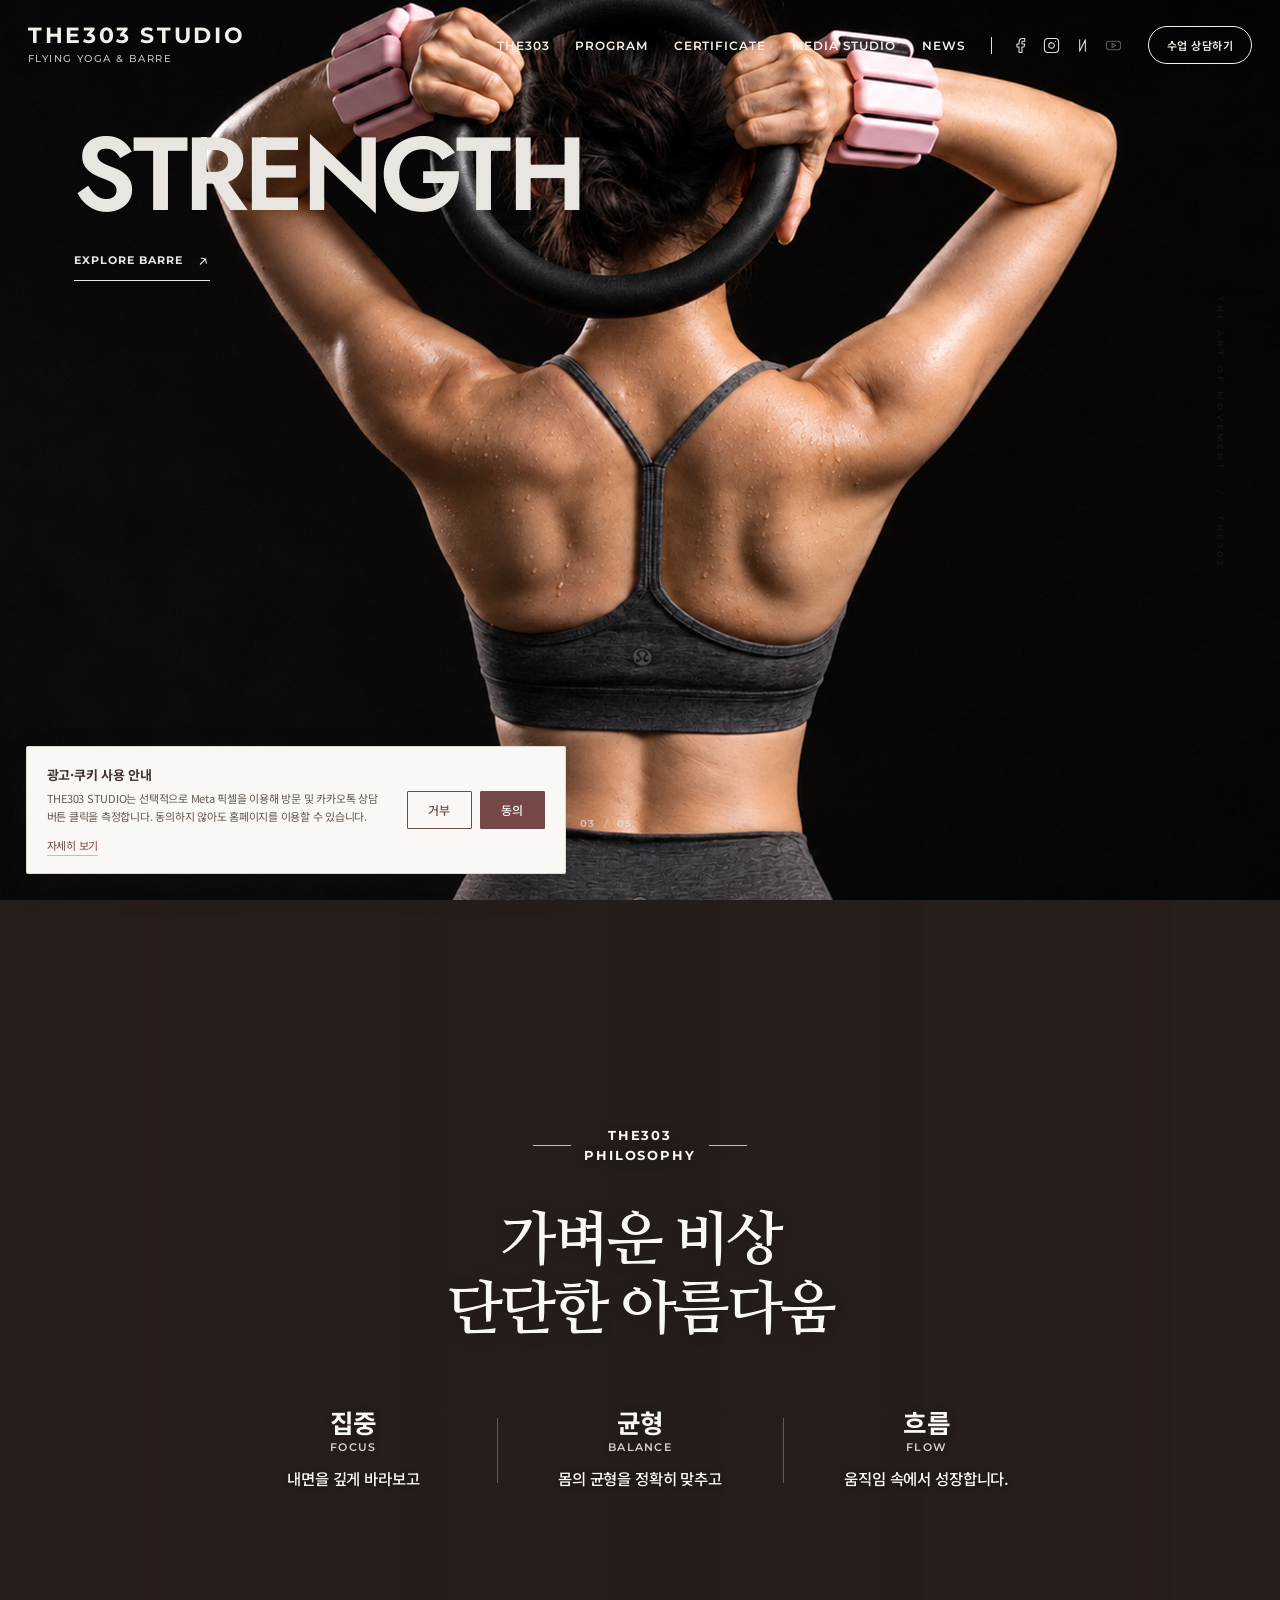
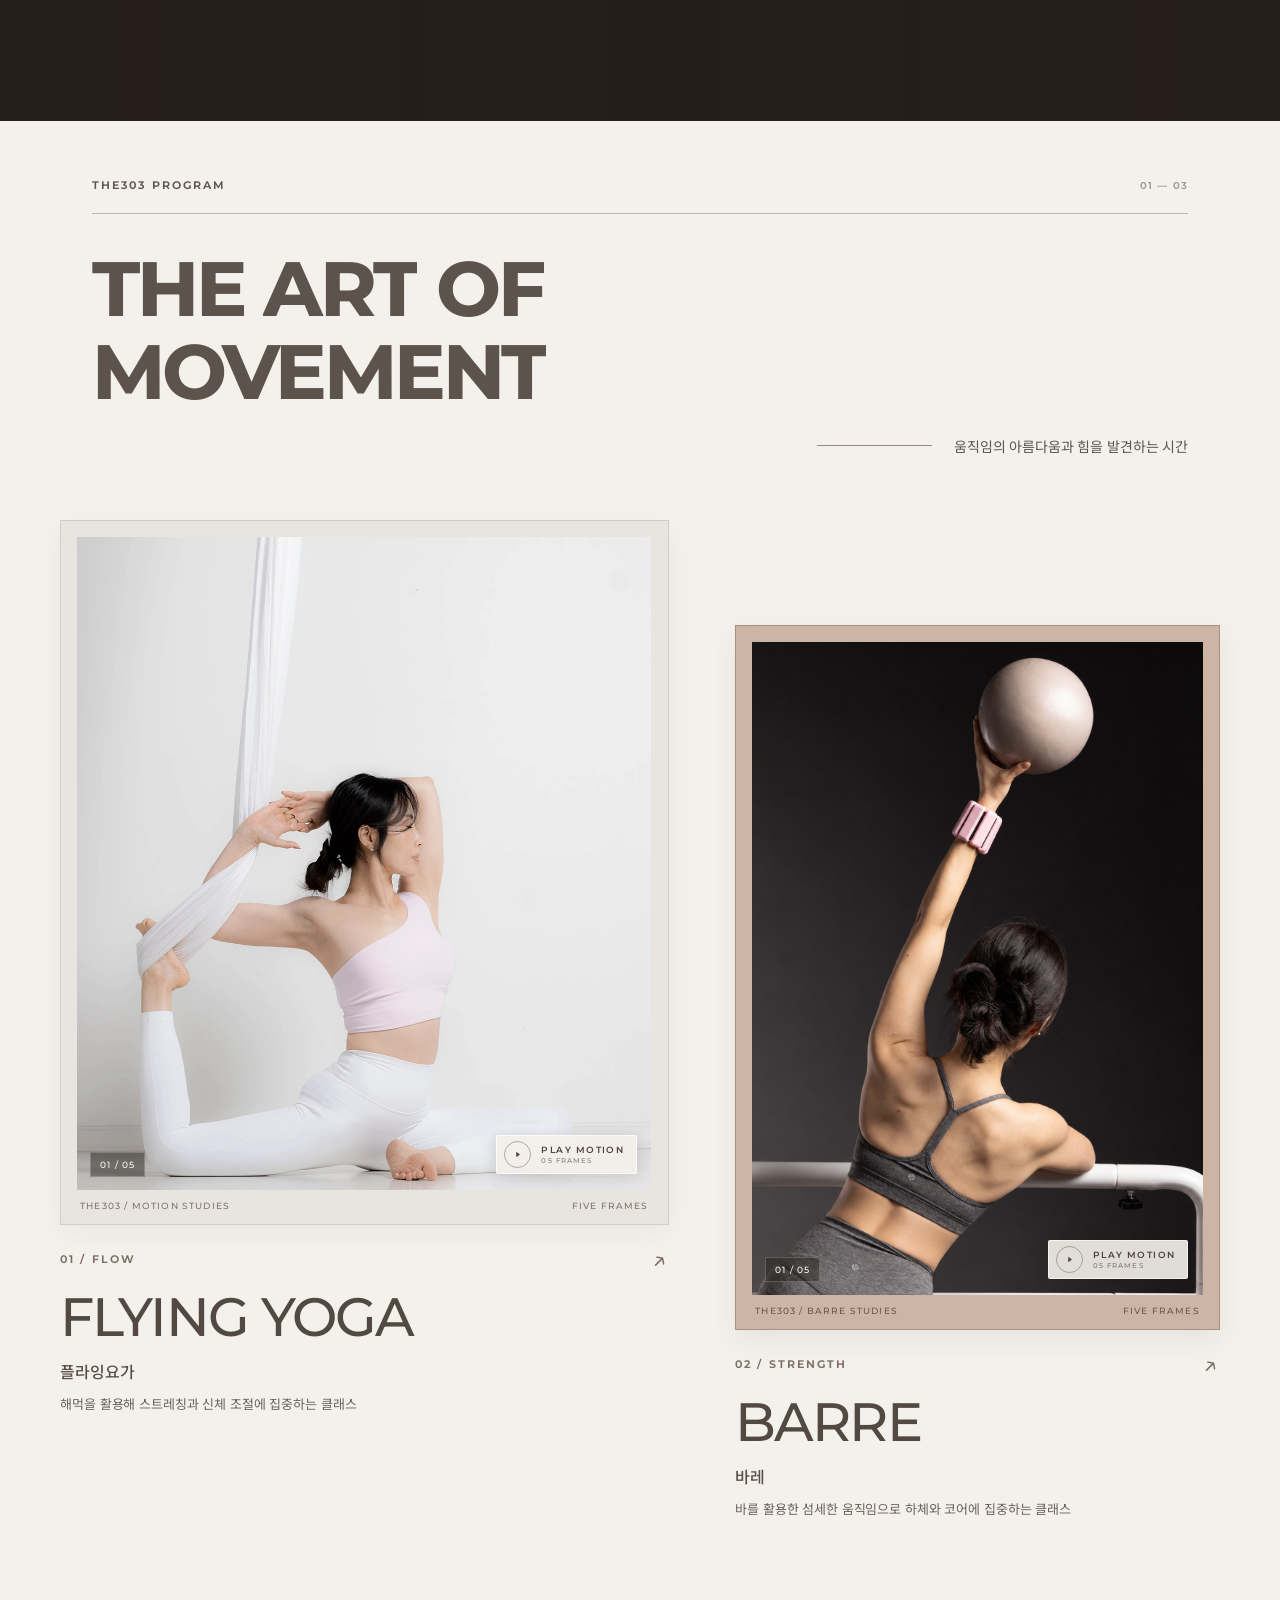
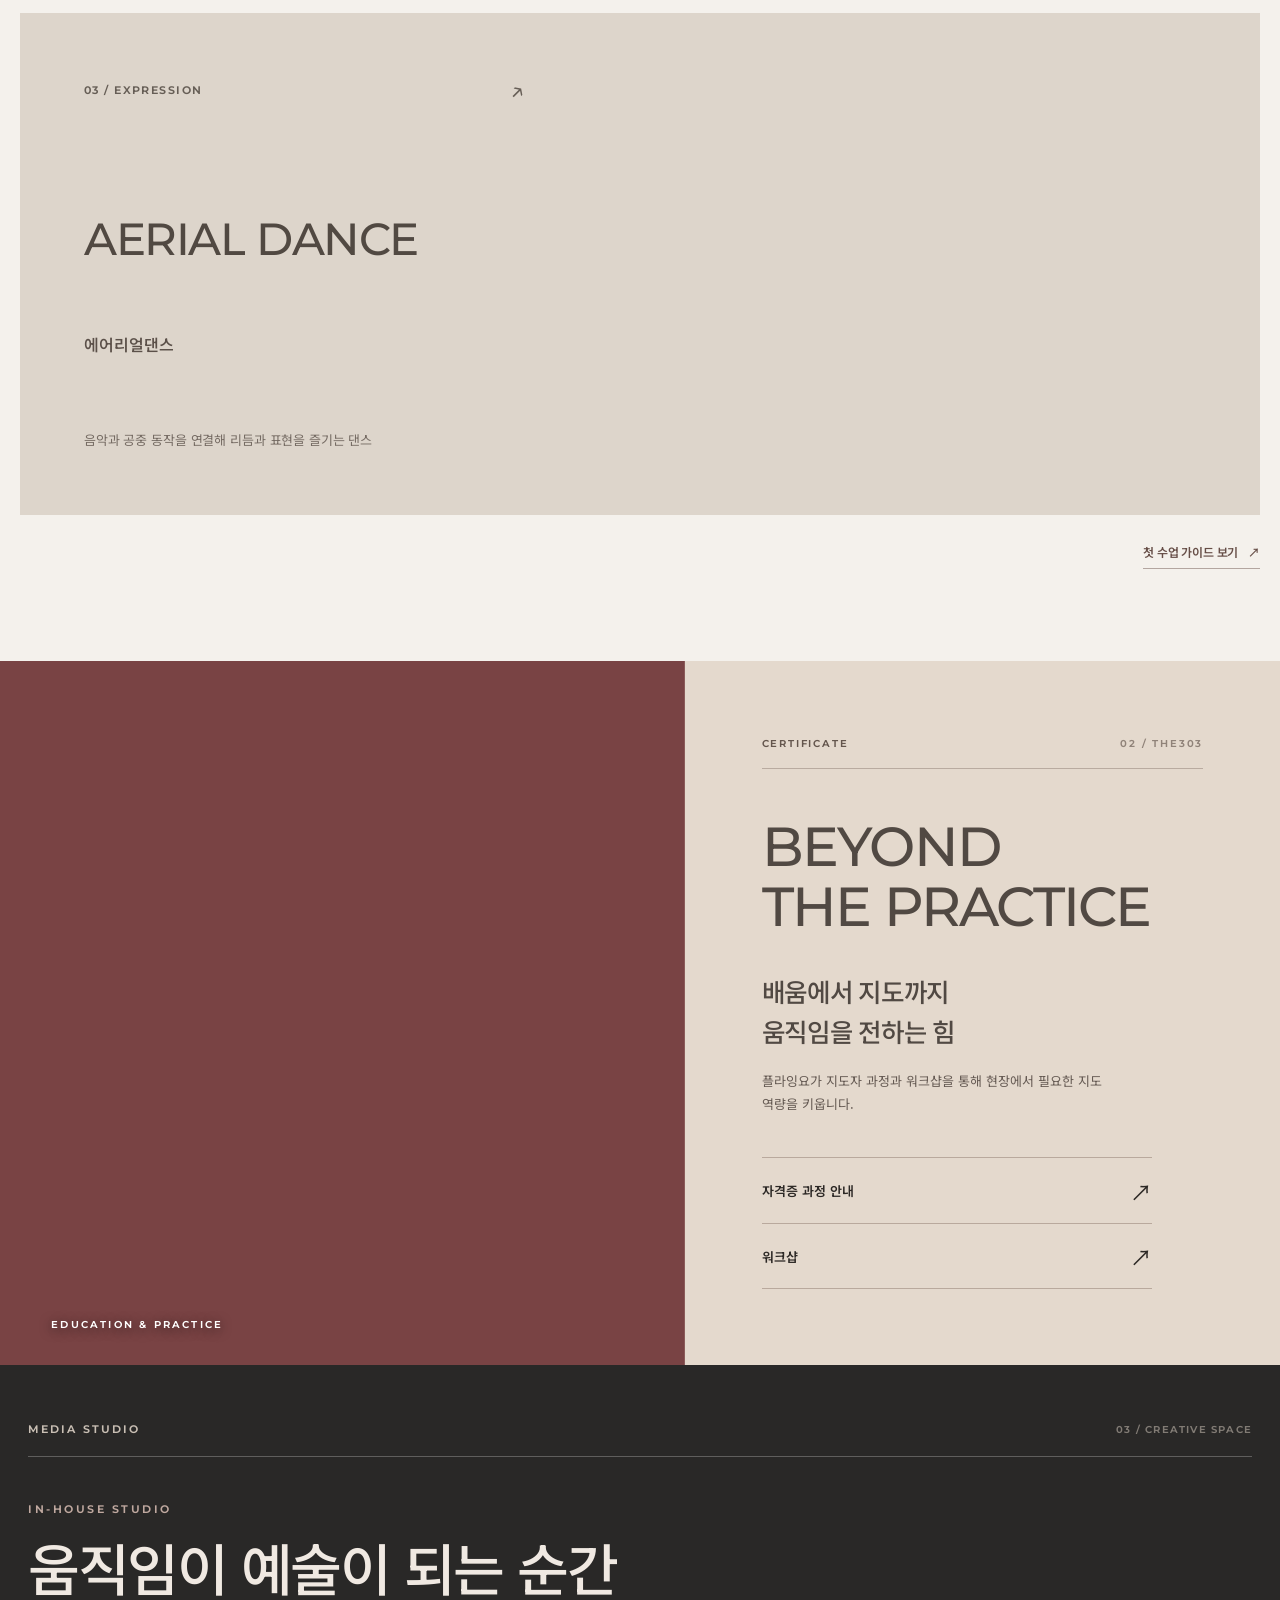
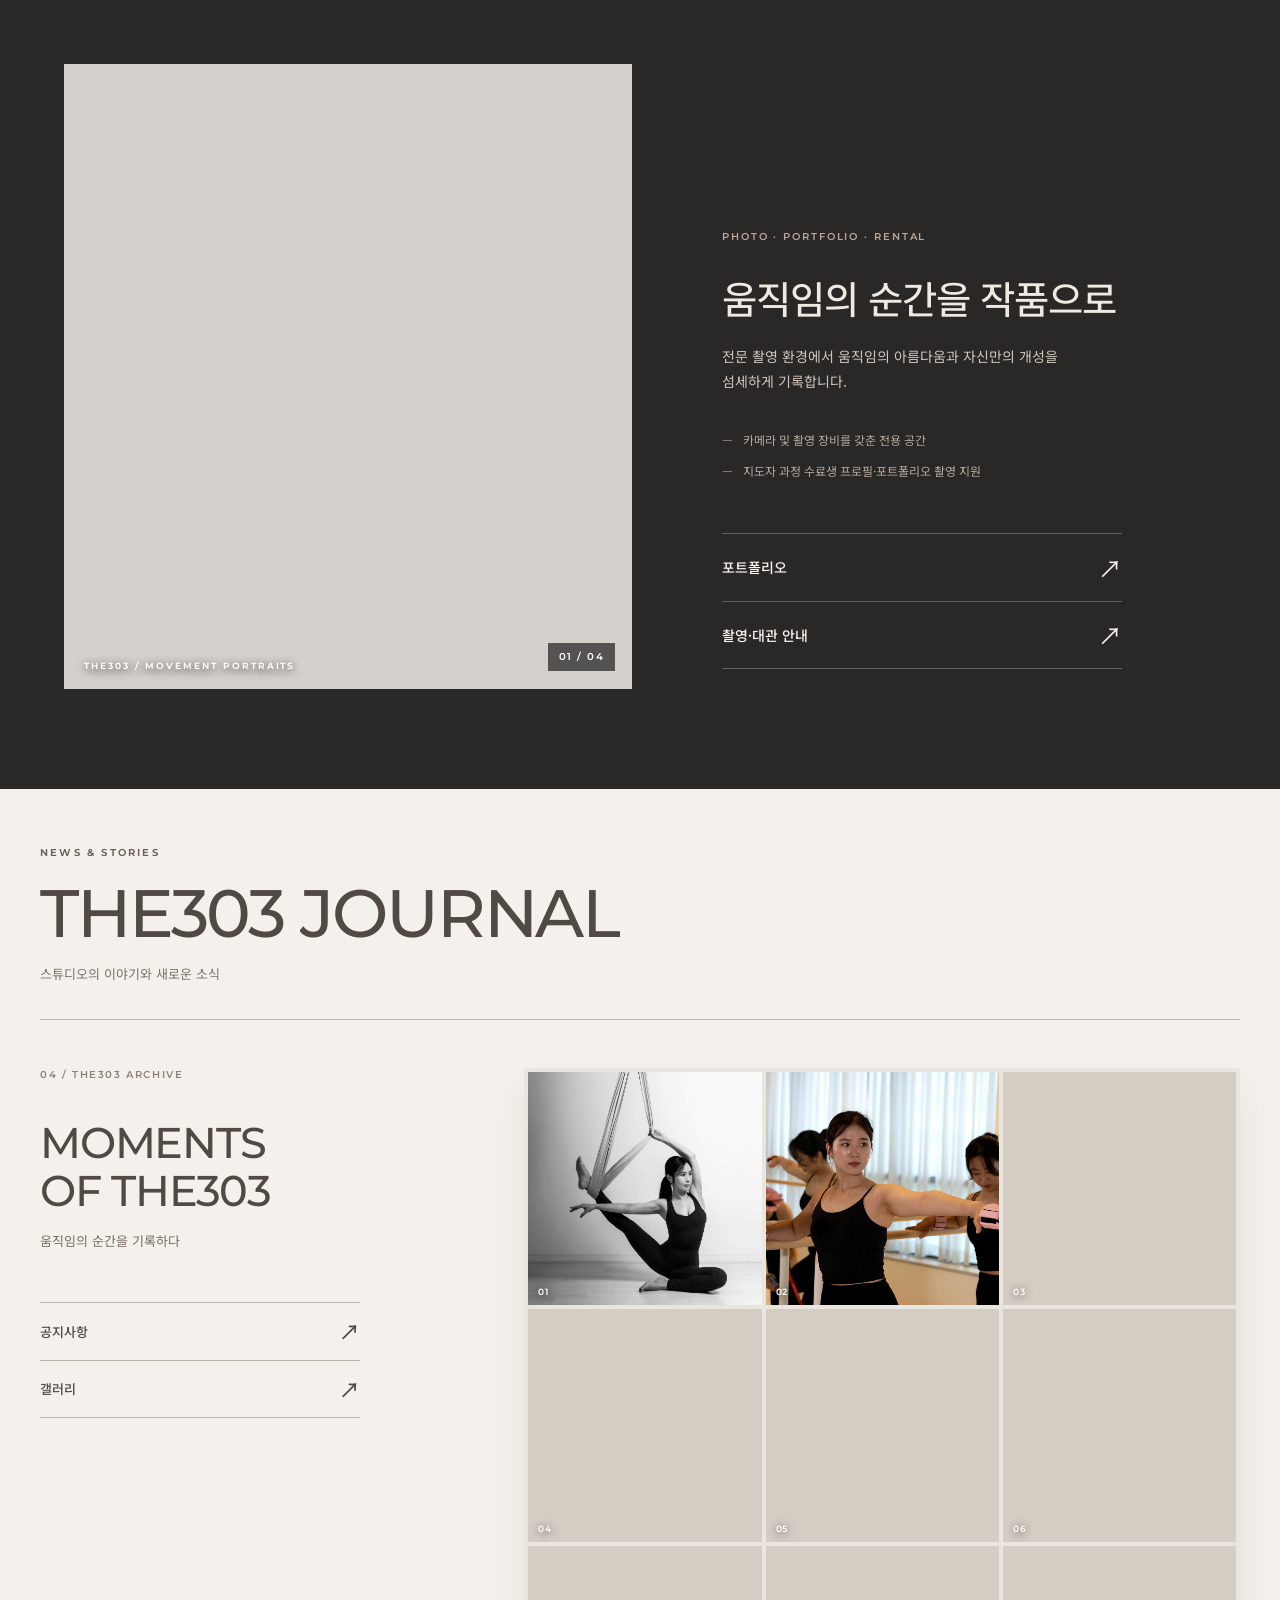
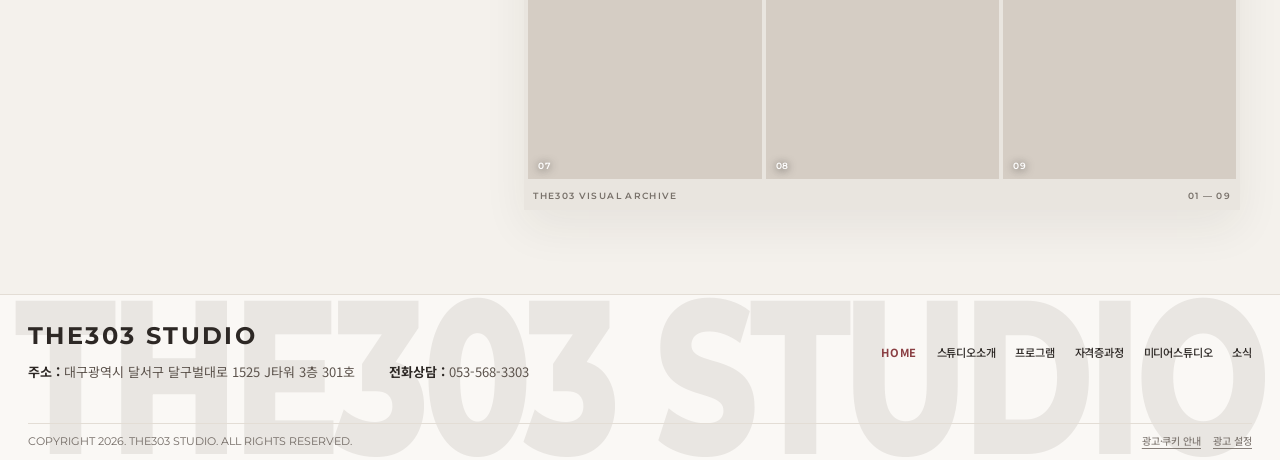
==== commit 36870478: "V64 - Final website and Meta Pixel integration" ====
--- a/index.html
+++ b/index.html
@@ -2,36 +2,79 @@
 <html lang="ko">
 <head>
   <meta charset="utf-8">
+  <meta name="the303-build" content="V13.3.4 / 03.TEST ORDER 4-2-3-1-5">
   <meta name="viewport" content="width=device-width, initial-scale=1">
   <meta name="theme-color" content="#FAF8F5">
   
-  <!-- [로컬 SEO 최적화] 타겟 고객층(체형교정, 다이어트) 및 지역(대구, 달서구) 키워드 세팅 -->
-  <meta name="description" content="대구 달서구 프리미엄 요가 스튜디오. 더303 플라잉요가 & 바레에서 체형교정과 다이어트, 내면의 건강을 위한 맞춤형 웰니스 프로그램을 경험하세요.">
-  <meta name="keywords" content="대구 플라잉요가, 대구 바레, 달서구 요가, 체형교정, 다이어트, 에어리얼댄스, 요가 지도자과정">
+  <!-- THE303 STUDIO search preview metadata -->
+  <meta name="description" content="대구 달서구 플라잉요가·바레 전문 THE303 STUDIO. 섬세한 움직임과 균형, 자신만의 리듬을 발견하는 프리미엄 웰니스 스튜디오.">
+  <meta name="keywords" content="대구 플라잉요가, 대구 바레, 달서구 요가, 에어리얼댄스, 플라잉요가 지도자 교육">
   <meta property="og:type" content="website">
   <meta property="og:title" content="THE303 STUDIO | 대구 플라잉요가 & 바레">
   <meta property="og:description" content="가벼운 비상, 단단한 아름다움을 더303에서 만나보세요. 대구 프리미엄 웰니스 스튜디오.">
-  <meta property="og:image" content="./images/main/hero-01-pc.jpg">
+  <meta property="og:image" content="https://the303studio.kr/images/main/rolling/04-sculpt-pc.jpg">
   
   <title>THE303 STUDIO | 대구 달서구 플라잉요가 & 바레</title>
   
   <link rel="preconnect" href="https://fonts.googleapis.com">
   <link rel="preconnect" href="https://fonts.gstatic.com" crossorigin>
   <link href="https://fonts.googleapis.com/css2?family=DM+Sans:wght@400;500;600;700&family=Noto+Sans+KR:wght@300;400;500;600;700&family=Nanum+Myeongjo:wght@400;600;700&family=Montserrat:wght@300;400;500;600;700;800&family=Gowun+Dodum&family=Jua&display=swap" rel="stylesheet">
+  <link rel="stylesheet" href="https://fonts.googleapis.com/css2?family=Jost:wght@600;700&display=swap">
   
   <!-- CSS is shared with upcoming studio pages; images keep existing relative paths. -->
   <link rel="stylesheet" href="./css/base.css?v=20261027">
-  <link rel="stylesheet" href="./css/navigation.css?v=20261027">
+  <link rel="stylesheet" href="./css/navigation.css?v=20261117-v05">
   <link rel="stylesheet" href="./css/home.css?v=20261028-philfix2">
+  <link rel="stylesheet" href="./css/editor.css?v=20261027">
   <link rel="stylesheet" href="./css/responsive.css?v=20261027">
   <link rel="stylesheet" href="./css/refinements.css?v=20261027b">
   <link rel="stylesheet" href="./css/journal.css?v=20261027">
-  
+  <script>if(new URLSearchParams(location.search).get('editor')==='on')document.addEventListener('DOMContentLoaded',()=>document.body.classList.add('the303-admin-mode'));</script>
 <link rel="stylesheet" href="./css/editorial-quality-final.css?v=20261031b"><link rel="stylesheet" href="./css/mobile-art-direction.css?v=20261031m1">
   <!-- Scoped changes for the four reviewed HOME sections only. -->
   <link rel="stylesheet" href="./css/home-precision-20261031.css?v=20261031-final6">
+  <link rel="stylesheet" href="./css/intro-v05.css?v=20261107b">
+  <link rel="stylesheet" href="./css/index-v06.css?v=20261107-v06">
+  <link rel="stylesheet" href="./css/index-v07.css?v=20261108-v07">
+  <link rel="stylesheet" href="./css/index-v08.css?v=20261108-v08">
+  <link rel="stylesheet" href="./css/index-v09.css?v=20261108-v09">
+  <link rel="stylesheet" href="./css/index-v10.css?v=20261108-v10">
+  <link rel="stylesheet" href="./css/index-v11.css?v=20261108-v11">
+  <link rel="stylesheet" href="./css/index-v11-1.css?v=20261108-v114">
+  <link rel="stylesheet" href="./css/index-v12.css?v=20261108-v12">
+  <link rel="stylesheet" href="./css/index-v13.css?v=20261108-v13">
+  <link rel="stylesheet" href="./css/index-v13-2.css?v=20261108-v132">
+  <link rel="stylesheet" href="./css/index-v13-3-1.css?v=20261108-v1331">
+  <link rel="stylesheet" href="./css/index-v13-3-2.css?v=20261108-v1332">
+  <link rel="stylesheet" href="./css/index-v13-3-4.css?v=20261108-v1334">
+  <link rel="stylesheet" href="./css/hero-pc-jpg-preview.css?v=20261108-v1">
+  <link rel="stylesheet" href="./css/sculpt-photo-contrast-20261114.css?v=20261114">
+  <link rel="stylesheet" href="./css/strength-photo-contrast-20261114.css?v=20261114">
+  <link rel="stylesheet" href="./css/hero-rolling-stability-20261114.css?v=20261114-r1">
+  <link rel="stylesheet" href="./css/strength-mobile-crop-10pct-r2.css?v=20261115-r2">
+  <link rel="stylesheet" href="./css/hero-precision-mobile-contrast-20261115.css?v=1">
+  <link rel="stylesheet" href="./css/hero-header-contrast-v06.css?v=20261117-v06">
+  <link rel="preload" as="image" media="(min-width: 851px)" href="./images/main/rolling/04-sculpt-pc.jpg" fetchpriority="high">
+  <link rel="preload" as="image" media="(max-width: 850px)" href="./images/main/rolling/04-sculpt-mo.jpg" fetchpriority="high">
+  <link rel="preload" as="image" media="(min-width: 851px)" href="./images/main/flying-sequence/flying-01-pc.webp" fetchpriority="low">
+
+  <link rel="stylesheet" href="./css/editorial-motion.css?v=20261122-v39">
+  <link rel="stylesheet" href="./css/philosophy-v52.css?v=20261124-v55">
+  <link rel="stylesheet" href="./css/footer-motion-test.css">
+  <link rel="stylesheet" href="./css/footer-v57.css?v=20261124-v57">
+  <link rel="canonical" href="https://the303studio.kr/">
+  <meta property="og:url" content="https://the303studio.kr/">
+  <meta property="og:site_name" content="THE303 STUDIO">
+  <meta property="og:locale" content="ko_KR">
+  <meta name="twitter:card" content="summary_large_image">
+  <link rel="icon" href="/favicon.ico" sizes="any">
+  <link rel="icon" type="image/png" sizes="32x32" href="/favicon-32x32.png">
+  <link rel="apple-touch-icon" href="/apple-touch-icon.png">
+  <script type="application/ld+json">{"@context":"https://schema.org","@graph":[{"@type":"Organization","@id":"https://the303studio.kr/#organization","name":"THE303 STUDIO","url":"https://the303studio.kr/","telephone":"+82-53-568-3303","description":"대구 달서구의 플라잉요가·바레 전문 웰니스 스튜디오"},{"@type":"WebSite","@id":"https://the303studio.kr/#website","url":"https://the303studio.kr/","name":"THE303 STUDIO","inLanguage":"ko-KR","publisher":{"@id":"https://the303studio.kr/#organization"}}]}</script>
+  <link rel="stylesheet" href="./css/meta-consent-v64.css">
+  <script defer src="./js/meta-consent-v64.js"></script>
 </head>
-<body>
+<body class="the303-footer-v57 the303-motion-test the303-index-v06 the303-index-v07 the303-index-v09 the303-index-v10 the303-index-v11 the303-index-v111">
   <a href="#mainContent" class="skip-link">본문 바로가기</a>
 
   <div class="mobile-nav-backdrop" id="navBackdrop"></div>
@@ -65,13 +108,14 @@
               <li><a href="program-flying.html" data-text="navSub2_1">플라잉요가</a></li>
               <li><a href="program-barre.html" data-text="navSub2_2">바레</a></li>
               <li><a href="program-dance.html" data-text="navSub2_3">에어리얼댄스</a></li>
+<li><a href="program-guide.html">첫 수업 가이드</a></li>
             </ul>
           </li>
           <li class="nav-dropdown">
             <a class="nav-link" href="#ttc" data-text="nav3">CERTIFICATE</a>
             <button class="submenu-toggle" type="button"><svg class="nav-chevron" viewBox="0 0 24 24" fill="none" stroke="currentColor" stroke-width="2"><path d="m6 9 6 6 6-6"/></svg></button>
             <ul class="dropdown-menu">
-              <li><a href="ttc-cert.html" data-text="navSub3_1">플라잉지도자</a></li>
+              <li><a href="ttc-cert.html" data-text="navSub3_1">자격증과정</a></li>
               <li><a href="ttc-workshop.html" data-text="navSub3_2">워크샵</a></li>
             </ul>
           </li>
@@ -107,7 +151,7 @@
           <a href="#" data-link="socialYt" target="_blank" rel="noopener noreferrer" aria-label="YouTube"><svg viewBox="0 0 24 24"><rect x="2" y="6" width="20" height="12" rx="4" ry="4"/><polygon points="10 9 15 12 10 15 10 9"/></svg></a>
         </div>
         
-        <a class="nav-cta" href="#footer" data-link="booking" data-text="navCta">수업 상담하기 ↗</a>
+        <a class="nav-cta" href="https://pf.kakao.com/_xdERxlxj" data-link="booking" target="_blank" rel="noopener noreferrer" data-text="navCta">수업 상담하기 ↗</a>
       </nav>
     </div>
   </header>
@@ -115,69 +159,68 @@
   <main id="mainContent">
     <h1 style="position:absolute; width:1px; height:1px; overflow:hidden; clip:rect(1px 1px 1px 1px);">대구 달서구 플라잉요가 및 바레 전문 더303 스튜디오</h1>
     
-    <section class="hero" id="home" aria-label="THE303 메인 비주얼">
-      <div class="hero-slider-wrap">
-        <div class="hero-slider" id="heroSlider">
-          
-          <div class="hero-slide active">
-            <div class="hero-bg" data-image-bg="hero1" data-image-bg-mobile="hero1Mobile" style="background-image: url('./images/main/hero-01-pc.jpg');"></div>
-            <div class="hero-content">
-              <div class="eyebrow" data-text="heroEyebrow1">WELLNESS STUDIO</div>
-              <h2 data-text="heroTitle1">MOVE BEYOND</h2>
-              <p class="hero-copy" data-text="heroCopy1">DISCOVER YOUR MOVEMENT</p>
-              <p class="hero-service" data-text="heroService1">대구 플라잉요가 · 바레 · 에어리얼댄스</p>
-              <div class="hero-actions">
-                <a class="btn" href="#footer" data-link="booking">
-                  <span class="btn-inner" data-text="heroBtn1">수업 상담하기</span>
-                  <span class="btn-arrow" aria-hidden="true">↗</span>
-                </a>
-              </div>
-            </div>
-          </div>
-          
-          <div class="hero-slide">
-            <div class="hero-bg" data-image-bg="hero2" data-image-bg-mobile="hero2Mobile" style="background-image: url('./images/main/hero-02-pc.jpg');"></div>
-            <div class="hero-content">
-              <div class="eyebrow" data-text="heroEyebrow2">WELLNESS STUDIO</div>
-              <h2 data-text="heroTitle2">FIND YOUR BALANCE</h2>
-              <p class="hero-copy" data-text="heroCopy2">DISCOVER YOUR MOVEMENT</p>
-              <p class="hero-service" data-text="heroService2">대구 플라잉요가 · 바레 · 에어리얼댄스</p>
-              <div class="hero-actions">
-                <a class="btn" href="#footer" data-link="booking">
-                  <span class="btn-inner" data-text="heroBtn2">수업 상담하기</span>
-                  <span class="btn-arrow" aria-hidden="true">↗</span>
-                </a>
-              </div>
-            </div>
-          </div>
-          
-          <div class="hero-slide">
-            <div class="hero-bg" data-image-bg="hero3" data-image-bg-mobile="hero3Mobile" style="background-image: url('./images/main/hero-03-pc.jpg');"></div>
-            <div class="hero-content">
-              <div class="eyebrow" data-text="heroEyebrow3">WELLNESS STUDIO</div>
-              <h2 data-text="heroTitle3">CAPTURE YOUR FLOW</h2>
-              <p class="hero-copy" data-text="heroCopy3">DISCOVER YOUR MOVEMENT</p>
-              <p class="hero-service" data-text="heroService3">대구 플라잉요가 · 바레 · 에어리얼댄스</p>
-              <div class="hero-actions">
-                <a class="btn" href="#footer" data-link="booking">
-                  <span class="btn-inner" data-text="heroBtn3">수업 상담하기</span>
-                  <span class="btn-arrow" aria-hidden="true">↗</span>
-                </a>
-              </div>
-            </div>
-          </div>
-
-        </div>
-      </div>
-      
-      <div class="hero-scroll" aria-hidden="true">SCROLL TO EXPLORE</div>
-      
-      <div class="hero-controls" aria-label="메인 이미지 선택">
-        <button class="hero-dot" type="button" aria-label="메인 이미지 1" aria-pressed="true"></button>
-        <button class="hero-dot" type="button" aria-label="메인 이미지 2" aria-pressed="false"></button>
-        <button class="hero-dot" type="button" aria-label="메인 이미지 3" aria-pressed="false"></button>
-      </div>
-    </section>
+    <div class="opening-scenes">
+    <section class="hero the303-intro-v05" id="home" aria-label="THE303 STUDIO 메인 인트로" aria-roledescription="슬라이드 쇼" data-scene="control">
+  <div class="hero-slider-wrap">
+    <div class="hero-slider" id="heroSlider" aria-live="off">
+      <article class="hero-slide hero-slide--control active" data-scene="control" aria-roledescription="슬라이드" aria-label="1 / 5 SCULPT">
+        <div class="hero-bg" data-image-bg="hero4" data-image-bg-mobile="hero4Mobile" style="background-image:url('./images/main/rolling/04-sculpt-pc.jpg')"></div>
+        <div class="hero-content">
+          <p class="hero-editorial-index" data-text="heroEyebrow4"></p>
+          <h2 data-text="heroTitle4">SCULPT</h2>
+          <p class="hero-editorial-caption" data-text="heroCopy4"></p>
+          <div class="hero-actions"><a class="hero-editorial-link" href="program-barre.html"><span data-text="heroBtn4">EXPLORE BARRE</span><span aria-hidden="true">↗</span></a></div>
+        </div>
+        <div class="hero-edge-label" aria-hidden="true">THE ART OF MOVEMENT &nbsp; / &nbsp; THE303</div>
+      </article>
+      <article class="hero-slide hero-slide--flow" data-scene="flow" aria-roledescription="슬라이드" aria-label="2 / 5 RHYTHM">
+        <div class="hero-bg" data-image-bg="hero2" data-image-bg-mobile="hero2Mobile" style="background-image:url('./images/main/rolling/02-rhythm-pc.jpg')"></div>
+        <div class="hero-content">
+          <p class="hero-editorial-index" data-text="heroEyebrow2"></p>
+          <h2 data-text="heroTitle2">RHYTHM</h2>
+          <p class="hero-editorial-caption" data-text="heroCopy2"></p>
+          <div class="hero-actions"><a class="hero-editorial-link" href="program-flying.html"><span data-text="heroBtn2">EXPLORE FLYING YOGA</span><span aria-hidden="true">↗</span></a></div>
+        </div>
+        <div class="hero-edge-label" aria-hidden="true">THE ART OF MOVEMENT &nbsp; / &nbsp; THE303</div>
+      </article>
+      <article class="hero-slide hero-slide--strength" data-scene="strength" aria-roledescription="슬라이드" aria-label="3 / 5 STRENGTH">
+        <div class="hero-bg" data-image-bg="hero3" data-image-bg-mobile="hero3Mobile" style="background-image:url('./images/main/rolling/03-strength-pc.jpg')"></div>
+        <div class="hero-content">
+          <p class="hero-editorial-index" data-text="heroEyebrow3"></p>
+          <h2 data-text="heroTitle3">STRENGTH</h2>
+          <p class="hero-editorial-caption" data-text="heroCopy3"></p>
+          <div class="hero-actions"><a class="hero-editorial-link" href="program-barre.html"><span data-text="heroBtn3">EXPLORE BARRE</span><span aria-hidden="true">↗</span></a></div>
+        </div>
+        <div class="hero-edge-label" aria-hidden="true">THE ART OF MOVEMENT &nbsp; / &nbsp; THE303</div>
+      </article>
+      <article class="hero-slide hero-slide--line" data-scene="line" aria-roledescription="슬라이드" aria-label="4 / 5 PRECISION">
+        <div class="hero-bg" data-image-bg="hero1" data-image-bg-mobile="hero1Mobile" style="background-image:url('./images/main/rolling/01-precision-pc.jpg')"></div>
+        <div class="hero-content">
+          <p class="hero-editorial-index" data-text="heroEyebrow1"></p>
+          <h2 data-text="heroTitle1">PRECISION</h2>
+          <p class="hero-editorial-caption" data-text="heroCopy1"></p>
+          <div class="hero-actions"><a class="hero-editorial-link" href="program-flying.html"><span data-text="heroBtn1">EXPLORE FLYING YOGA</span><span aria-hidden="true">↗</span></a></div>
+        </div>
+        <div class="hero-edge-label" aria-hidden="true">THE ART OF MOVEMENT &nbsp; / &nbsp; THE303</div>
+      </article>
+      <article class="hero-slide hero-slide--brand" data-scene="brand" aria-roledescription="슬라이드" aria-label="5 / 5 THE303">
+        <div class="hero-bg" data-image-bg="hero5" data-image-bg-mobile="hero5Mobile" style="background-image:url('./images/main/rolling/05-the303-pc.jpg')"></div>
+        <div class="hero-content">
+          <p class="hero-editorial-index" data-text="heroEyebrow5">STUDIO</p>
+          <h2 data-text="heroTitle5">THE303</h2>
+          <p class="hero-editorial-caption" data-text="heroCopy5"></p>
+          <div class="hero-actions"><a class="hero-editorial-link" href="about-studio.html"><span data-text="heroBtn5">DISCOVER THE303</span><span aria-hidden="true">↗</span></a></div>
+        </div>
+        <div class="hero-edge-label" aria-hidden="true">THE ART OF MOVEMENT &nbsp; / &nbsp; THE303</div>
+      </article>
+    </div>
+  </div>
+  <div class="hero-navigation" aria-label="메인 슬라이드 탐색">
+    <div class="hero-controls" role="group" aria-label="장면 선택"><button class="hero-dot" type="button" aria-label="01 SCULPT 장면 보기" aria-pressed="true"><span>01</span><i aria-hidden="true"></i></button><button class="hero-dot" type="button" aria-label="02 RHYTHM 장면 보기" aria-pressed="false"><span>02</span><i aria-hidden="true"></i></button><button class="hero-dot" type="button" aria-label="03 STRENGTH 장면 보기" aria-pressed="false"><span>03</span><i aria-hidden="true"></i></button><button class="hero-dot" type="button" aria-label="04 PRECISION 장면 보기" aria-pressed="false"><span>04</span><i aria-hidden="true"></i></button><button class="hero-dot" type="button" aria-label="05 THE303 장면 보기" aria-pressed="false"><span>05</span><i aria-hidden="true"></i></button></div>
+    <button id="heroPause" class="hero-pause" type="button" aria-label="자동 전환 일시정지" aria-pressed="false"><span aria-hidden="true">Ⅱ</span></button>
+    <div class="hero-position" aria-hidden="true"><span id="heroNow">01</span><span class="hero-position-separator">/</span>05</div>
+  </div>
+</section>
 
     <section class="section phil-wide-section" id="philosophy">
       <picture class="phil-bg" id="philosophyPicture" aria-hidden="true">
@@ -208,165 +251,217 @@
         </div>
       </div>
     </section>
-
-    <section class="section program-section" id="program">
+    </div>
+
+    <!-- V06 PROGRAM: asymmetric full-bleed editorial photography -->
+    <section class="section program-section v06-program" id="program" aria-labelledby="v06-program-title">
+      <div class="container v06-program-heading reveal">
+        <div class="v06-section-eyebrow"><span data-text="programLabel">THE303 PROGRAM</span><span class="v06-section-count">01 — 03</span></div>
+        <h2 id="v06-program-title" class="v06-program-display" data-text="programHeadline">THE ART OF MOVEMENT</h2>
+        <div class="v06-program-intro"><span class="v06-hairline" aria-hidden="true"></span><p>움직임의 아름다움과 힘을 발견하는 시간</p></div>
+      </div>
+      <div class="v06-program-images">
+        <div class="v06-program-feature v06-feature-flying reveal">
+          <div class="v13-film-shell" data-motion-shell="flying">
+          <a class="v13-film-link" href="program-flying.html" aria-label="플라잉요가 프로그램 자세히 보기">
+          <div class="v10-film-stage">
+          <div class="v06-program-photo v07-sequence" data-sequence="flying" data-interval="700" data-fade="140" aria-label="플라잉요가 5컷 포토 시퀀스 · 컷 시작 간격 0.7초">
+            <picture class="v09-film-layer" style="--film-origin:51% 47%;--film-zoom:1.043"><source media="(max-width: 850px)" srcset="./images/main/flying-sequence/flying-01-mo.webp" data-v09-mobile-default="./images/main/flying-sequence/flying-01-mo.webp" data-v09-desktop-default="./images/main/flying-sequence/flying-01-pc.webp"><img class="v07-sequence-frame is-current" src="./images/main/flying-sequence/flying-01-pc.webp" data-image-path="flying" alt="스튜디오 공간에서 실크를 잡고 균형을 이루는 플라잉요가 동작" loading="lazy" decoding="async" width="1000" height="1200"></picture>
+            <picture class="v09-film-layer" style="--film-origin:52% 51%;--film-zoom:1.038"><source media="(max-width: 850px)" srcset="./images/main/flying-sequence/flying-02-mo.webp" data-v09-mobile-default="./images/main/flying-sequence/flying-02-mo.webp" data-v09-desktop-default="./images/main/flying-sequence/flying-02-pc.webp"><img class="v07-sequence-frame" src="./images/main/flying-sequence/flying-02-pc.webp" data-image-path="programFlying2" alt="두 사람이 흰색 실크로 함께 만드는 움직임" loading="lazy" decoding="async" width="1000" height="1200"></picture>
+            <picture class="v09-film-layer" style="--film-origin:49% 49%;--film-zoom:1.045"><source media="(max-width: 850px)" srcset="./images/main/flying-sequence/flying-03-mo.webp" data-v09-mobile-default="./images/main/flying-sequence/flying-03-mo.webp" data-v09-desktop-default="./images/main/flying-sequence/flying-03-pc.webp"><img class="v07-sequence-frame" src="./images/main/flying-sequence/flying-03-pc.webp" data-image-path="programFlying3" alt="회색 스튜디오에서 실크로 완성한 역자세" loading="lazy" decoding="async" width="1000" height="1200"></picture>
+            <picture class="v09-film-layer" style="--film-origin:55% 49%;--film-zoom:1.034"><source media="(max-width: 850px)" srcset="./images/main/flying-sequence/flying-04-mo.webp" data-v09-mobile-default="./images/main/flying-sequence/flying-04-mo.webp" data-v09-desktop-default="./images/main/flying-sequence/flying-04-pc.webp"><img class="v07-sequence-frame" src="./images/main/flying-sequence/flying-04-pc.webp" data-image-path="programFlying4" alt="실크를 사용해 움직이는 두 명의 플라잉요가 퍼포머" loading="lazy" decoding="async" width="1000" height="1200"></picture>
+            <picture class="v09-film-layer" style="--film-origin:50% 48%;--film-zoom:1.040"><source media="(max-width: 850px)" srcset="./images/main/flying-sequence/flying-05-mo.webp" data-v09-mobile-default="./images/main/flying-sequence/flying-05-mo.webp" data-v09-desktop-default="./images/main/flying-sequence/flying-05-pc.webp"><img class="v07-sequence-frame" src="./images/main/flying-sequence/flying-05-pc.webp" data-image-path="programFlying5" alt="흰색 실크와 함께 우아하게 스트레칭하는 플라잉요가 포즈" loading="lazy" decoding="async" width="1000" height="1200"></picture>
+            <span class="v111-corner v111-corner--tl" aria-hidden="true"></span>
+            <span class="v111-corner v111-corner--br" aria-hidden="true"></span>
+            <span class="v07-sequence-count" aria-hidden="true">01 / 05</span>
+          </div>
+          <div class="v10-film-rail" aria-hidden="true"><span>THE303 / MOTION STUDIES</span><span>FIVE FRAMES</span></div>
+          </div>
+                    </a>
+          <button type="button" class="v13-motion-control" data-motion-trigger="flying" aria-label="플라잉요가 사진 시퀀스 한 번 재생"><span class="v13-motion-glyph" aria-hidden="true"><svg viewBox="0 0 24 24" fill="none" xmlns="http://www.w3.org/2000/svg"><path d="M10 7.5 16 12l-6 4.5V7.5Z" fill="currentColor"/></svg></span><span class="v13-motion-copy"><span class="v13-motion-primary" data-motion-label>PLAY MOTION</span><span class="v13-motion-secondary">05 FRAMES</span></span></button>
+        </div>
+        <a class="v13-program-copy" href="program-flying.html" aria-label="플라잉요가 프로그램 자세히 보기">
+          <div class="v06-program-meta"><span>01 / FLOW</span><span class="v06-mini-arrow" aria-hidden="true">↗</span></div>
+          <h3><span data-text="prog1En">FLYING YOGA</span></h3>
+          <p class="v06-program-ko" data-text="prog1Title">플라잉요가</p>
+          <p class="v06-program-descr" data-text="prog1Desc">해먹을 활용해 스트레칭과 신체 조절에 집중하는 클래스</p>
+        </a>
+        </div>
+        <div class="v06-program-feature v06-feature-barre reveal delay-1">
+          <div class="v13-film-shell" data-motion-shell="barre">
+          <a class="v13-film-link" href="program-barre.html" aria-label="바레 프로그램 자세히 보기">
+          <div class="v10-film-stage">
+          <div class="v06-program-photo v07-sequence" data-sequence="barre" data-interval="700" data-fade="140" aria-label="바레 5컷 포토 시퀀스 · 컷 시작 간격 0.7초">
+            <picture class="v09-film-layer" style="--film-origin:56% 50%;--film-zoom:1.038"><source media="(max-width: 850px)" srcset="./images/main/barre-sequence/barre-01-mo.webp" data-v09-mobile-default="./images/main/barre-sequence/barre-01-mo.webp" data-v09-desktop-default="./images/main/barre-sequence/barre-01-pc.jpg"><img class="v07-sequence-frame is-current" src="./images/main/barre-sequence/barre-01-pc.jpg" data-image-path="barre" alt="검은 배경에서 볼을 들어 올린 바레 운동의 바디라인" loading="lazy" decoding="async" width="1500" height="1800"></picture>
+            <picture class="v09-film-layer" style="--film-origin:56% 49%;--film-zoom:1.044"><source media="(max-width: 850px)" srcset="./images/main/barre-sequence/barre-02-mo.webp" data-v09-mobile-default="./images/main/barre-sequence/barre-02-mo.webp" data-v09-desktop-default="./images/main/barre-sequence/barre-02-pc.webp"><img class="v07-sequence-frame" src="./images/main/barre-sequence/barre-02-pc.webp" data-image-path="programBarre2" alt="팔을 뻗으며 동작하는 바레 그룹 수업의 뒷모습" loading="lazy" decoding="async" width="1500" height="1800"></picture>
+            <picture class="v09-film-layer" style="--film-origin:66% 45%;--film-zoom:1.040"><source media="(max-width: 850px)" srcset="./images/main/barre-sequence/barre-03-mo.webp" data-v09-mobile-default="./images/main/barre-sequence/barre-03-mo.webp" data-v09-desktop-default="./images/main/barre-sequence/barre-03-pc.webp"><img class="v07-sequence-frame" src="./images/main/barre-sequence/barre-03-pc.webp" data-image-path="programBarre3" alt="링을 쥔 손과 팔 라인을 강조한 바레 수업 디테일" loading="lazy" decoding="async" width="1500" height="1800"></picture>
+            <picture class="v09-film-layer" style="--film-origin:48% 36%;--film-zoom:1.035"><source media="(max-width: 850px)" srcset="./images/main/barre-sequence/barre-04-mo.webp" data-v09-mobile-default="./images/main/barre-sequence/barre-04-mo.webp" data-v09-desktop-default="./images/main/barre-sequence/barre-04-pc.webp"><img class="v07-sequence-frame" src="./images/main/barre-sequence/barre-04-pc.webp" data-image-path="programBarre4" alt="레드 볼을 위로 들어 올리는 바레 소도구 운동" loading="lazy" decoding="async" width="1500" height="1800"></picture>
+            <picture class="v09-film-layer" style="--film-origin:61% 48%;--film-zoom:1.046"><source media="(max-width: 850px)" srcset="./images/main/barre-sequence/barre-05-mo.webp" data-v09-mobile-default="./images/main/barre-sequence/barre-05-mo.webp" data-v09-desktop-default="./images/main/barre-sequence/barre-05-pc.webp"><img class="v07-sequence-frame" src="./images/main/barre-sequence/barre-05-pc.webp" data-image-path="programBarre5" alt="바레에서 균형을 잡으며 다리와 팔을 펼친 회원들의 동작" loading="lazy" decoding="async" width="1500" height="1800"></picture>
+            <span class="v111-corner v111-corner--tl" aria-hidden="true"></span>
+            <span class="v111-corner v111-corner--br" aria-hidden="true"></span>
+            <span class="v07-sequence-count" aria-hidden="true">01 / 05</span>
+          </div>
+          <div class="v10-film-rail" aria-hidden="true"><span>THE303 / BARRE STUDIES</span><span>FIVE FRAMES</span></div>
+          </div>
+                    </a>
+          <button type="button" class="v13-motion-control" data-motion-trigger="barre" aria-label="바레 사진 시퀀스 한 번 재생"><span class="v13-motion-glyph" aria-hidden="true"><svg viewBox="0 0 24 24" fill="none" xmlns="http://www.w3.org/2000/svg"><path d="M10 7.5 16 12l-6 4.5V7.5Z" fill="currentColor"/></svg></span><span class="v13-motion-copy"><span class="v13-motion-primary" data-motion-label>PLAY MOTION</span><span class="v13-motion-secondary">05 FRAMES</span></span></button>
+        </div>
+        <a class="v13-program-copy" href="program-barre.html" aria-label="바레 프로그램 자세히 보기">
+          <div class="v06-program-meta"><span>02 / STRENGTH</span><span class="v06-mini-arrow" aria-hidden="true">↗</span></div>
+          <h3><span data-text="prog2En">BARRE</span></h3>
+          <p class="v06-program-ko" data-text="prog2Title">바레</p>
+          <p class="v06-program-descr" data-text="prog2Desc">바를 활용한 섬세한 움직임으로 하체와 코어에 집중하는 클래스</p>
+        </a>
+        </div>
+      </div>
+      <a class="v06-dance reveal" href="program-dance.html" aria-label="에어리얼댄스 프로그램 자세히 보기">
+        <div class="v06-dance-text">
+          <div class="v06-dance-topline"><span>03 / EXPRESSION</span><span class="v06-mini-arrow" aria-hidden="true">↗</span></div>
+          <h3 data-text="prog3En">AERIAL DANCE</h3>
+          <span class="v06-dance-ko" data-text="prog3Title">에어리얼댄스</span>
+          <p data-text="prog3Desc">음악과 공중 동작을 연결해 리듬과 표현을 즐기는 댄스</p>
+        </div>
+        <div class="v06-dance-image"><img src="./images/main/program-dance.jpg" data-image-path="dance" alt="에어리얼댄스의 유려한 동작" loading="lazy" decoding="async" width="1200" height="900"></div>
+      </a>
+      <div class="v06-program-guide-link reveal">
+        <a href="program-guide.html" aria-label="첫 수업 가이드 보기">첫 수업 가이드 보기 <span aria-hidden="true">↗</span></a>
+      </div>
+    </section>
+
+    <!-- V06 CERTIFICATE: image-led teaching chapter -->
+    <section class="ttc-section v06-certificate" id="ttc" aria-label="플라잉요가 지도자 과정과 워크샵">
+      <div class="v06-cert-image reveal">
+        <picture class="ttc-picture">
+          <source media="(max-width:850px)" srcset="./images/main/certificate-mo.jpg" data-image-mobile="ttcMobile">
+          <img class="ttc-image" src="./images/main/certificate-pc.jpg" data-image-path="ttc" alt="THE303 스튜디오 지도자 과정에서 함께 배우는 교육 현장" loading="lazy" decoding="async" width="1300" height="960">
+        </picture>
+        <span class="v06-image-corner">EDUCATION &amp; PRACTICE</span>
+      </div>
+      <div class="v06-cert-copy">
+        <div class="v06-chapter-label reveal"><span data-text="ttcLabel">CERTIFICATE</span><span>02 / THE303</span></div>
+        <p class="v06-cert-english reveal">BEYOND<br>THE PRACTICE</p>
+        <h2 class="v06-cert-title reveal" data-text="ttcTitle" style="white-space:pre-line">배움에서 지도까지
+움직임을 전하는 힘</h2>
+        <p class="v06-cert-desc reveal" data-text="ttcDesc">플라잉요가 지도자 과정과 워크샵을 통해 현장에서 필요한 지도 역량을 키웁니다.</p>
+        <div class="v06-cert-links reveal">
+          <a href="ttc-cert.html"><span data-text="ttcBtn1">자격증 과정 안내</span><span aria-hidden="true">↗</span></a>
+          <a href="ttc-workshop.html"><span data-text="ttcBtn2">워크샵</span><span aria-hidden="true">↗</span></a>
+        </div>
+      </div>
+    </section>
+
+    <!-- V06 MEDIA: actual portfolio imagery over studio equipment shot -->
+    <section class="section v06-media" id="space" aria-labelledby="v06-media-heading">
+      <div class="container v06-media-heading reveal">
+        <div class="v06-section-eyebrow"><span data-text="spaceLabel">MEDIA STUDIO</span><span class="v06-section-count">03 / CREATIVE SPACE</span></div>
+        <p class="v06-media-pretitle" data-text="mssEyebrow">IN-HOUSE STUDIO</p>
+        <h2 id="v06-media-heading" data-text="spaceTitle">움직임이 예술이 되는 순간</h2>
+      </div>
+      <div class="v06-media-layout">
+        <div class="v06-media-photo reveal delay-1">
+          <div class="v07-sequence v07-media-sequence" data-sequence="media" data-delay="3100" aria-label="THE303 미디어 스튜디오 촬영 포트폴리오">
+            <img class="v07-sequence-frame is-current" src="./images/media/portfolio-01.jpg" data-image-path="media" alt="스튜디오의 에어리얼댄스 촬영 작품" loading="lazy" decoding="async" width="1103" height="959">
+            <img class="v07-sequence-frame" src="./images/media/portfolio-02.jpg" data-image-path="mediaPhoto2" alt="모노톤으로 표현한 인물의 곡선" loading="lazy" decoding="async" width="1100" height="1392">
+            <img class="v07-sequence-frame" src="./images/media/portfolio-04.jpg" data-image-path="mediaPhoto3" alt="스튜디오에서 진행한 그룹 촬영" loading="lazy" decoding="async" width="1536" height="948">
+            <img class="v07-sequence-frame" src="./images/media/portfolio-05.jpg" data-image-path="mediaPhoto4" alt="움직임의 디테일을 담은 사진" loading="lazy" decoding="async" width="1100" height="982">
+            <span class="v07-sequence-count" aria-hidden="true">01 / 04</span>
+          </div>
+          <span class="v06-photo-caption">THE303 / MOVEMENT PORTRAITS</span>
+        </div>
+        <div class="v06-media-copy reveal">
+          <span class="v06-media-overline">PHOTO · PORTFOLIO · RENTAL</span>
+          <h3 data-text="mssStatement">움직임의 순간을 작품으로</h3>
+          <p class="v06-media-description" data-text="mssDescription">전문 촬영 환경에서 움직임의 아름다움과 자신만의 개성을 섬세하게 기록합니다.</p>
+          <div class="v06-media-services"><span data-text="mssList1">카메라 및 촬영 장비를 갖춘 전용 공간</span><span data-text="mssList2">지도자 과정 수료생 프로필·포트폴리오 촬영 지원</span></div>
+          <div class="v06-media-actions">
+            <a href="media-portfolio.html"><span data-text="mssBtn1">포트폴리오</span><span aria-hidden="true">↗</span></a>
+            <a href="media-rental.html"><span data-text="mssBtn2">촬영·대관 안내</span><span aria-hidden="true">↗</span></a>
+          </div>
+        </div>
+      </div>
+    </section>
+
+    <!-- V07 JOURNAL: Nine photographs curated as one editorial frame. -->
+    <section class="section news-section v06-journal v07-journal" id="news" aria-labelledby="journal-heading">
       <div class="container">
-        <div class="section-head reveal">
-          <div class="eyebrow" data-text="programLabel">THE303 PROGRAM</div>
-          <h2 class="section-title" data-text="programHeadline" style="white-space: pre-line;">PRECISION WORKOUTS</h2>
-        </div>
-        
-        <div class="program-layout reveal delay-1">
-            <div class="program-left">
-                <ul class="program-list">
-                    <li><a class="program-item" href="program-flying.html">
-                        <div class="program-item-info">
-                            <h3><span data-text="prog1Title" style="font-family:'Nanum Myeongjo', serif; font-size:inherit; font-weight:inherit; letter-spacing:0;">플라잉요가</span> <span data-text="prog1En">FLYING YOGA</span></h3>
-                            <p data-text="prog1Desc">해먹을 활용해 스트레칭과 신체 조절에 집중하는 클래스</p>
-                        </div>
-                        <div class="program-item-arrow"><svg viewBox="0 0 24 24" width="24" height="24" fill="none" stroke="currentColor" stroke-width="1.5"><path d="M5 12h14M12 5l7 7-7 7"/></svg></div>
-                    </a></li>
-                    <li><a class="program-item" href="program-barre.html">
-                        <div class="program-item-info">
-                            <h3><span data-text="prog2Title" style="font-family:'Nanum Myeongjo', serif; font-size:inherit; font-weight:inherit; letter-spacing:0;">바레</span> <span data-text="prog2En">BARRE</span></h3>
-                            <p data-text="prog2Desc">바를 활용한 섬세한 움직임으로 하체와 코어에 집중하는 클래스</p>
-                        </div>
-                        <div class="program-item-arrow"><svg viewBox="0 0 24 24" width="24" height="24" fill="none" stroke="currentColor" stroke-width="1.5"><path d="M5 12h14M12 5l7 7-7 7"/></svg></div>
-                    </a></li>
-                    <li><a class="program-item" href="program-dance.html">
-                        <div class="program-item-info">
-                            <h3><span data-text="prog3Title" style="font-family:'Nanum Myeongjo', serif; font-size:inherit; font-weight:inherit; letter-spacing:0;">에어리얼댄스</span> <span data-text="prog3En">AERIAL DANCE</span></h3>
-                            <p data-text="prog3Desc">음악과 공중 동작을 연결해 리듬과 표현을 즐기는 댄스</p>
-                        </div>
-                        <div class="program-item-arrow"><svg viewBox="0 0 24 24" width="24" height="24" fill="none" stroke="currentColor" stroke-width="1.5"><path d="M5 12h14M12 5l7 7-7 7"/></svg></div>
-                    </a></li>
-                </ul>
-                
-                <div class="program-sub-images">
-                    <div class="program-sub-img"><img src="./images/main/program-barre.jpg" data-image-path="barre" alt="바레 수업 스케치" loading="lazy" width="1400" height="1050" decoding="async"></div>
-                    <div class="program-sub-img"><img src="./images/main/program-dance.jpg" data-image-path="dance" alt="에어리얼댄스 스케치" loading="lazy" width="1200" height="900" decoding="async"></div>
-                </div>
-            </div>
-            
-            <div class="program-right">
-                <div class="program-featured">
-                    <img src="./images/main/program-flying.jpg" data-image-path="flying" alt="프로그램 메인 화보" loading="lazy" width="1200" height="1600" decoding="async">
-                </div>
-            </div>
+        <div class="v06-journal-heading reveal">
+          <span data-text="journalLabel">NEWS &amp; STORIES</span>
+          <h2 id="journal-heading" data-text="newsTitle">THE303 JOURNAL</h2>
+          <p>스튜디오의 이야기와 새로운 소식</p>
+        </div>
+        <div class="v07-journal-layout">
+          <div class="v07-journal-copy reveal">
+            <div class="v07-chapter-index">04 / THE303 ARCHIVE</div>
+            <p class="v07-journal-statement">MOMENTS<br>OF THE303</p>
+            <p class="v07-journal-deck">움직임의 순간을 기록하다</p>
+            <div class="v07-journal-links">
+              <a href="news-notice.html"><span data-text="journalNoticeKo">공지사항</span><span aria-hidden="true">↗</span></a>
+              <a href="news-gallery.html"><span data-text="journalGalleryKo">전체 갤러리</span><span aria-hidden="true">↗</span></a>
+            </div>
+          </div>
+          <div class="v07-gallery-frame reveal delay-1" aria-label="THE303 사진 아홉 장으로 구성된 포토월">
+            <div class="v07-gallery-grid">
+              <button class="v07-gallery-tile" type="button" data-gallery-index="0" data-gallery-full="journalFull1" data-full-src="./images/main/moments/full/moment-01.jpg" aria-label="사진 01 확대: 고요한 집중 속에 완성되는 선">
+                <img src="./images/main/moments/thumb/moment-01.jpg" data-image-path="journalPhoto1" alt="흑백으로 담은 플라잉요가의 우아한 동작" loading="lazy" decoding="async" width="800" height="800">
+                <span class="v07-tile-number" aria-hidden="true">01</span>
+                <span class="v07-tile-caption" data-caption="고요한 집중 속에 완성되는 선" hidden>고요한 집중 속에 완성되는 선</span>
+              </button>
+              <button class="v07-gallery-tile" type="button" data-gallery-index="1" data-gallery-full="journalFull2" data-full-src="./images/main/moments/full/moment-02.jpg" aria-label="사진 02 확대: 리듬을 따라 단단해지는 움직임">
+                <img src="./images/main/moments/thumb/moment-02.jpg" data-image-path="journalPhoto2" alt="바레 클래스에서 양팔을 펴고 균형을 잡는 회원" loading="lazy" decoding="async" width="800" height="800">
+                <span class="v07-tile-number" aria-hidden="true">02</span>
+                <span class="v07-tile-caption" data-caption="리듬을 따라 단단해지는 움직임" hidden>리듬을 따라 단단해지는 움직임</span>
+              </button>
+              <button class="v07-gallery-tile" type="button" data-gallery-index="2" data-gallery-full="journalFull3" data-full-src="./images/main/moments/full/moment-03.jpg" aria-label="사진 03 확대: 공중으로 이어지는 움직임의 선">
+                <img src="./images/main/moments/thumb/moment-03.jpg" data-image-path="journalPhoto3" alt="따뜻한 조명 아래 해먹과 함께 공중에서 자세를 펼치는 모습" loading="lazy" decoding="async" width="800" height="800">
+                <span class="v07-tile-number" aria-hidden="true">03</span>
+                <span class="v07-tile-caption" data-caption="공중으로 이어지는 움직임의 선" hidden>공중으로 이어지는 움직임의 선</span>
+              </button>
+              <button class="v07-gallery-tile" type="button" data-gallery-index="3" data-gallery-full="journalFull4" data-full-src="./images/main/moments/full/moment-04.jpg" aria-label="사진 04 확대: 함께 움직이며 발견하는 리듬">
+                <img src="./images/main/moments/thumb/moment-04.jpg" data-image-path="journalPhoto4" alt="붉은 볼을 이용해 바레 수업을 함께하는 회원들" loading="lazy" decoding="async" width="800" height="800">
+                <span class="v07-tile-number" aria-hidden="true">04</span>
+                <span class="v07-tile-caption" data-caption="함께 움직이며 발견하는 리듬" hidden>함께 움직이며 발견하는 리듬</span>
+              </button>
+              <button class="v07-gallery-tile" type="button" data-gallery-index="4" data-gallery-full="journalFull5" data-full-src="./images/main/moments/full/moment-05.jpg" aria-label="사진 05 확대: 새로운 시선으로 만나는 균형">
+                <img src="./images/main/moments/thumb/moment-05.jpg" data-image-path="journalPhoto5" alt="화이트 해먹을 이용해 거꾸로 매달린 플라잉요가 자세" loading="lazy" decoding="async" width="800" height="800">
+                <span class="v07-tile-number" aria-hidden="true">05</span>
+                <span class="v07-tile-caption" data-caption="새로운 시선으로 만나는 균형" hidden>새로운 시선으로 만나는 균형</span>
+              </button>
+              <button class="v07-gallery-tile" type="button" data-gallery-index="5" data-gallery-full="journalFull6" data-full-src="./images/main/moments/full/moment-06.jpg" aria-label="사진 06 확대: 하나의 호흡으로 연결되는 시간">
+                <img src="./images/main/moments/thumb/moment-06.jpg" data-image-path="journalPhoto6" alt="바레 클래스에서 함께 상체를 뻗어 스트레칭하는 수업 장면" loading="lazy" decoding="async" width="800" height="800">
+                <span class="v07-tile-number" aria-hidden="true">06</span>
+                <span class="v07-tile-caption" data-caption="하나의 호흡으로 연결되는 시간" hidden>하나의 호흡으로 연결되는 시간</span>
+              </button>
+              <button class="v07-gallery-tile" type="button" data-gallery-index="6" data-gallery-full="journalFull7" data-full-src="./images/main/moments/full/moment-07.jpg" aria-label="사진 07 확대: 작은 움직임까지 섬세하게">
+                <img src="./images/main/moments/thumb/moment-07.jpg" data-image-path="journalPhoto7" alt="바레 수업에서 밴드를 이용해 자세를 유지하는 인물의 뒷모습" loading="lazy" decoding="async" width="800" height="800">
+                <span class="v07-tile-number" aria-hidden="true">07</span>
+                <span class="v07-tile-caption" data-caption="작은 움직임까지 섬세하게" hidden>작은 움직임까지 섬세하게</span>
+              </button>
+              <button class="v07-gallery-tile" type="button" data-gallery-index="7" data-gallery-full="journalFull8" data-full-src="./images/main/moments/full/moment-08.jpg" aria-label="사진 08 확대: 가볍게 뻗어가는 나만의 선">
+                <img src="./images/main/moments/thumb/moment-08.jpg" data-image-path="journalPhoto8" alt="밝은 스튜디오에서 핑크 해먹을 잡고 움직이는 플라잉요가 자세" loading="lazy" decoding="async" width="800" height="800">
+                <span class="v07-tile-number" aria-hidden="true">08</span>
+                <span class="v07-tile-caption" data-caption="가볍게 뻗어가는 나만의 선" hidden>가볍게 뻗어가는 나만의 선</span>
+              </button>
+              <button class="v07-gallery-tile" type="button" data-gallery-index="8" data-gallery-full="journalFull9" data-full-src="./images/main/moments/full/moment-09.jpg" aria-label="사진 09 확대: 자세에 머무는 단단한 집중">
+                <img src="./images/main/moments/thumb/moment-09.jpg" data-image-path="journalPhoto9" alt="어두운 촬영 배경에서 운동 기구를 이용해 균형을 잡는 인물" loading="lazy" decoding="async" width="800" height="800">
+                <span class="v07-tile-number" aria-hidden="true">09</span>
+                <span class="v07-tile-caption" data-caption="자세에 머무는 단단한 집중" hidden>자세에 머무는 단단한 집중</span>
+              </button>
+            </div>
+            <div class="v07-gallery-footer"><span>THE303 VISUAL ARCHIVE</span><span>01 — 09</span></div>
+          </div>
         </div>
       </div>
     </section>
 
-    <section class="ttc-section" id="ttc">
-      <div class="ttc-grid">
-        <div class="ttc-copy">
-          <div class="eyebrow reveal" data-text="ttcLabel">CERTIFICATE</div>
-          <h2 class="section-title reveal delay-1" data-text="ttcTitle" style="white-space: pre-line;">배움에서 지도까지
-움직임을 전하는 힘</h2>
-          <p class="section-copy reveal delay-2" data-text="ttcDesc">플라잉요가 지도자 과정과 워크샵을 통해 현장에서 필요한 지도 역량을 키웁니다.</p>
-          <div class="ttc-actions reveal delay-2">
-            <a class="btn btn-outline-dark ttc-action--primary" href="ttc-cert.html">
-                <span data-text="ttcBtn1">자격증 과정 안내</span>
-            </a>
-            <a class="btn btn-outline-dark ttc-action--secondary" href="ttc-workshop.html">
-                <span data-text="ttcBtn2">워크샵</span>
-            </a>
-          </div>
-        </div>
-        <div class="ttc-image-wrap">
-            <picture class="ttc-picture">
-              <source media="(max-width: 850px)" srcset="./images/main/certificate-mo.jpg" data-image-mobile="ttcMobile">
-              <img class="ttc-image" src="./images/main/certificate-pc.jpg" data-image-path="ttc" alt="플라잉요가 지도자 과정에서 강사와 수강생이 동작을 함께 살펴보는 교육 장면" loading="lazy" width="1300" height="960" decoding="async">
-            </picture>
-        </div>
-      </div>
-    </section>
-
-    <section class="section" id="space">
-      <div class="container">
-        <div class="section-head center reveal">
-            <div class="eyebrow" data-text="spaceLabel">MEDIA STUDIO</div>
-            <h2 class="section-title" data-text="spaceTitle">아름다운 변화를 기록하는 미디어 스튜디오</h2>
-        </div>
-        <div class="media-studio-showcase reveal delay-1">
-            <div class="mss-content">
-                <span class="eyebrow" data-text="mssEyebrow">IN-HOUSE STUDIO</span>
-                <h3 class="mss-statement" data-text="mssStatement">움직임의 순간을 작품으로</h3>
-                <p class="mss-description" data-text="mssDescription">전문 촬영 환경에서 움직임의 아름다움과 자신만의 개성을 섬세하게 기록합니다.</p>
-                <ul class="mss-features" style="list-style: none; padding: 0; margin: 0; display: grid; gap: 12px;">
-                    <li style="display:flex; align-items:center; gap:10px; font-size:14px; font-weight:400; color:var(--ink);">
-                      <span style="color:var(--brick-wine);">✦</span> <span data-text="mssList1">카메라 및 촬영 장비를 갖춘 전용 공간</span>
-                    </li>
-                    <li style="display:flex; align-items:center; gap:10px; font-size:14px; font-weight:400; color:var(--ink);">
-                      <span style="color:var(--brick-wine);">✦</span> <span data-text="mssList2">지도자 과정 수료생 프로필·포트폴리오 촬영 지원</span>
-                    </li>
-                </ul>
-                <div class="mss-actions">
-                    <a href="media-portfolio.html" class="btn mss-cta mss-cta--primary">
-                        <span data-text="mssBtn1">포트폴리오</span>
-                    </a>
-                    <a href="media-rental.html" class="btn btn-outline mss-cta mss-cta--secondary">
-                        <span data-text="mssBtn2">촬영·대관 안내</span>
-                    </a>
-                </div>
-            </div>
-            <div class="mss-image">
-                <img src="./images/main/media-studio.jpg" data-image-path="media" alt="THE303 스튜디오에 설치된 반사판과 소프트박스, 전문 촬영 조명 장비" loading="lazy" width="1600" height="1066" decoding="async">
-            </div>
-        </div>
-      </div>
-    </section>
-
-    <section class="section news-section" id="news" aria-labelledby="journal-heading">
-      <div class="container">
-        <div class="section-head reveal journal-heading">
-          <div class="eyebrow" data-text="journalLabel">NEWS &amp; STORIES</div>
-          <h2 class="section-title" id="journal-heading" data-text="newsTitle">THE303 JOURNAL</h2>
-        </div>
-
-        <!-- Category navigation: these are NOT individual event/detail links. -->
-        <div class="journal-cards reveal delay-1">
-          <a class="journal-card journal-card--notice" href="news-notice.html" aria-label="공지사항 목록으로 이동">
-            <div class="journal-visual journal-visual--notice" aria-hidden="true">
-              <span class="journal-notice-overline">THE303 STUDIO <span class="journal-notice-rule"></span> INFORMATION</span>
-              <span class="journal-notice-message">
-                <span class="journal-notice-type" data-text="journalNoticeEn">NOTICE</span>
-                <span class="journal-notice-description" data-text="journalNoticeDescription">스튜디오의 새로운 소식과 주요 안내를 전합니다.</span>
-              </span>
-              <span class="journal-notice-index">01 / 02</span>
-            </div>
-            <div class="journal-card-caption">
-              <div class="journal-card-caption-text">
-                <span class="journal-card-label">NOTICE</span>
-                <span class="journal-card-ko" data-text="journalNoticeKo">공지사항</span>
-              </div>
-              <span class="journal-card-arrow" aria-hidden="true">↗</span>
-            </div>
-          </a>
-
-          <a class="journal-card journal-card--gallery" href="news-gallery.html" aria-label="갤러리로 이동">
-            <div class="journal-visual journal-visual--gallery">
-              <!-- A single composited cover photo can replace this neutral fallback collage. -->
-              <div class="journal-gallery-fallback" aria-hidden="true">
-                <span></span><span></span><span></span><span></span>
-              </div>
-              <img src="./images/main/journal-gallery.jpg"
-                   data-image-path="galleryCover"
-                   class="journal-gallery-cover"
-                   alt="THE303 STUDIO 갤러리 대표 사진 모음"
-                   loading="lazy" decoding="async" width="1800" height="1200">
-            </div>
-            <div class="journal-card-caption">
-              <div class="journal-card-caption-text">
-                <span class="journal-card-label" data-text="journalGalleryEn">GALLERY</span>
-                <span class="journal-card-ko" data-text="journalGalleryKo">갤러리</span>
-              </div>
-              <span class="journal-card-arrow" aria-hidden="true">↗</span>
-            </div>
-          </a>
-        </div>
-      </div>
-    </section>
+    <div class="v07-lightbox" id="v07Lightbox" role="dialog" aria-modal="true" aria-label="THE303 사진 확대" hidden>
+      <button type="button" class="v07-lightbox-close" aria-label="사진 닫기">×</button>
+      <button type="button" class="v07-lightbox-prev" aria-label="이전 사진">‹</button>
+      <figure class="v07-lightbox-figure">
+        <img class="v07-lightbox-image" alt="" decoding="async">
+        <figcaption><span id="v07LightboxCaption"></span><span class="v07-lightbox-number" id="v07LightboxNumber">01 / 09</span></figcaption>
+      </figure>
+      <button type="button" class="v07-lightbox-next" aria-label="다음 사진">›</button>
+    </div>
   </main>
 
   <footer class="site-footer" id="footer">
@@ -388,15 +483,16 @@
                 <a href="#news">소식</a>
             </nav>
         </div>
-        <div class="footer-bottom reveal delay-1">
+        <div class="footer-bottom">
             <div>COPYRIGHT <span id="currentYear"></span>. <span data-text="brandEn">THE303 STUDIO</span>. ALL RIGHTS RESERVED.</div>
         </div>
     </div>
+    <div class="footer-wordmark" aria-hidden="true"><span class="footer-wordmark-name" data-wordmark="THE303 STUDIO">THE303 STUDIO</span></div>
   </footer>
 
   <div class="mobile-bottom-bar">
     <a class="mobile-call" href="tel:053-568-3303" data-phone-link>전화 상담</a>
-    <a class="mobile-book" href="#footer" data-link="booking">
+    <a class="mobile-book" href="https://pf.kakao.com/_xdERxlxj" data-link="booking" target="_blank" rel="noopener noreferrer">
       <div style="display:flex; align-items:center; gap:8px; justify-content:center;">
         <svg class="icon-kakao-outline" viewBox="0 0 24 24" width="18" height="18" fill="none" stroke="currentColor" stroke-width="1.5"><path d="M12 4c5.5 0 10 3.58 10 8s-4.48 8-10 8c-1.2 0-2.36-.18-3.44-.5L4 21l1.5-3.66C4.05 15.65 3 13.93 3 12c0-4.42 4.48-8 9-8z"/></svg>
         <span data-text="navCta">수업 상담하기</span>
@@ -408,9 +504,42 @@
     <svg viewBox="0 0 24 24"><path d="M12 19V5M5 12l7-7 7 7"/></svg>
   </button>
 
+  <button class="edit-toggle" id="editToggle" type="button">✎ 메인 홈페이지 편집</button>
+  <aside class="editor" id="editor" aria-label="홈페이지 콘텐츠 편집">
+    <div class="editor-header">
+        <h3>홈페이지 관리 (텍스트 & 배경)</h3>
+        <button class="xbtn" id="closeEditor" aria-label="닫기">✕</button>
+    </div>
+    <div class="editor-body">
+        <div class="editor-note">
+            <b>텍스트, 폰트, 주요 이미지 경로 및 철학 섹션의 배경 이미지</b>를 자유롭게 변경하고 <b>[변경사항 저장]</b>을 누르세요.
+        </div>
+        <div id="editFields"></div>
+        
+        <details style="margin-top:20px; border-top: 1px solid #E3DDD5; padding-top: 15px;">
+            <summary style="cursor: pointer; font-size: 14px; font-weight: 700;">🔄 백업 및 초기화</summary>
+            <div class="fields" style="padding-top:15px;">
+                <button class="actionbtn alt" id="resetBtn" style="width:100%; min-height:42px; border:0; border-radius:4px; cursor:pointer;">초기화 완료 (기본 템플릿 복구)</button>
+            </div>
+        </details>
+        <div id="saveStatus" class="status" role="status"></div>
+    </div>
+    <div class="editor-actions">
+        <button class="secondary" id="exportBtn" style="background:#5C534C; color:white;">최종 세팅값 복사</button>
+        <button class="secondary" id="cancelBtn">변경 취소</button>
+        <button id="saveBtn">변경사항 저장</button>
+    </div>
+  </aside>
+
   <script src="./js/common.js?v=20261027" defer></script>
-  <script src="./js/responsive-images.js?v=20261028" defer></script>
-  <script src="./js/home.js?v=20261027" defer></script>
-  <script src="./js/home-public.js" defer></script>
+  <script src="./js/responsive-images.js?v=20261115-strengthcrop-r2" defer></script>
+  <script src="./js/home.js?v=20261122-v38-brand-home-top" defer></script>
+  <script src="./js/editor-home.js?v=20261122-v33-booking" defer></script>
+  <script src="./js/index-v07.js?v=20261108-v13" defer></script>
+  <script src="./js/flying-first-frame-guard.js?v=20261109-managed1" defer></script>
+
+  <script defer src="./js/editorial-motion.js?v=20261124-v55"></script>
+  <script defer src="./js/footer-motion-test.js"></script>
+  <script defer src="./js/footer-v57.js?v=20261124-v57"></script>
 </body>
 </html>
--- a/css/navigation.css
+++ b/css/navigation.css
@@ -19,6 +19,11 @@
     
     .dropdown-menu { position: absolute; left: 50%; top: calc(100% + 5px); min-width: 180px; padding: 12px 0; list-style: none; background: #fff; color: var(--ink); border: 1px solid var(--line); box-shadow: 0 18px 40px rgba(0,0,0,0.08); opacity: 0; visibility: hidden; transform: translate(-50%, 8px); transition: all .3s ease; border-radius: 4px;}
     .dropdown-menu a { display: block; padding: 12px 22px; font-size: 13px; font-weight: 400; color: var(--ink-soft);}
+    /* PC 드롭다운의 텍스트만 중앙 정렬. 모바일 메뉴와 박스 폭/중심 위치는 기존 설정 유지. */
+    @media (min-width: 1025px) {
+      .nav-panel .dropdown-menu > li > a { text-align: center; }
+    }
+
     .dropdown-menu a:hover { background: var(--bg-alt); color: var(--brick-wine); }
     .nav-dropdown:hover .dropdown-menu, .nav-dropdown:focus-within .dropdown-menu { opacity: 1; visibility: visible; transform: translate(-50%, 0); z-index: 100;}
     
@@ -62,3 +67,43 @@
     .mobile-nav-backdrop { display: none; position: fixed; inset: 0; top: 0; background: rgba(45,40,37,0.6); z-index: 998; opacity: 0; transition: opacity 0.4s ease; backdrop-filter: blur(4px);}
     
 
+
+/* V05 · PC dropdown: clearer photo-through transparency.
+   Only desktop dropdown appearance changes; mobile navigation unchanged. */
+@media (min-width: 1025px) {
+  .nav-panel .dropdown-menu {
+    min-width: 152px;
+    padding: 4px 0;
+    border-radius: 3px;
+    border-color: rgba(104, 88, 75, .09);
+    background: rgba(247, 244, 239, .30);
+    backdrop-filter: blur(2px) brightness(1.3);
+    -webkit-backdrop-filter: blur(2px) brightness(1.3);
+    box-shadow: 0 8px 20px rgba(35, 29, 26, .045);
+  }
+  .nav-panel .dropdown-menu > li > a {
+    padding: 7px 10px;
+    line-height: 1.40;
+    font-weight: 600;
+    text-align: center;
+    color: #211b18;
+  }
+  .site-header:not(.scrolled) .nav-panel .dropdown-menu {
+    background: rgba(247, 244, 239, .30);
+    border-color: rgba(104, 88, 75, .09);
+    box-shadow: 0 8px 20px rgba(35, 29, 26, .045);
+  }
+  .site-header:not(.scrolled) .nav-panel .dropdown-menu > li > a {
+    color: #211b18;
+  }
+  .site-header.scrolled .nav-panel .dropdown-menu {
+    background: rgba(250, 248, 245, .38);
+  }
+  .nav-panel .dropdown-menu > li > a:hover,
+  .nav-panel .dropdown-menu > li > a:focus-visible,
+  .site-header:not(.scrolled) .nav-panel .dropdown-menu > li > a:hover,
+  .site-header:not(.scrolled) .nav-panel .dropdown-menu > li > a:focus-visible {
+    background: rgba(107, 75, 62, .065);
+    color: var(--brick-wine);
+  }
+}
--- a/css/editor.css
+++ b/css/editor.css
@@ -0,0 +1,35 @@
+    /* ==========================================================================
+       10. 에디터 UI (PC 전용)
+       ========================================================================== */
+    .edit-toggle { position: fixed; display: block; z-index: 2000; left: 18px; bottom: 80px; border: 0; border-radius: 30px; padding: 12px 16px; color: #fff; background: var(--brick-wine); box-shadow: 0 8px 25px rgba(138, 63, 67, 0.4); font-size: 12px; font-weight: 700;}
+    .editor { position: fixed; z-index: 2001; top: 0; right: 0; bottom: 0; width: min(450px, 100vw); padding: 24px; overflow: auto; background: #fafaf7; box-shadow: -10px 0 40px rgba(0,0,0,0.2); transform: translateX(105%); transition: transform .3s ease; color: #2b302a; }
+    .editor.open { transform: translateX(0); }
+    .editor-header { display: flex; align-items: center; justify-content: space-between; gap: 12px; padding-bottom: 15px; margin-bottom: 18px; border-bottom: 1px solid #e2e3da; }
+    .editor-header h3 { font-size: 17px; margin: 0; font-family: 'Noto Sans KR', sans-serif;}
+    .editor-header button { border: 0; background: #e9ebe4; padding: 8px 10px; font-size: 13px; border-radius: 4px; }
+    .editor-body { padding-bottom: 90px; }
+    .editor-note { font-size: 12px; line-height: 1.7; color: #7c8278; background: #eef0e9; padding: 14px; margin-bottom: 20px; border-radius: 4px; }
+    .field { margin: 15px 0; } 
+    .field label { display: block; margin-bottom: 6px; font-size: 12px; font-weight: 700; color: #444; }
+    .field input[type=text], .field input[type=url], .field textarea { width: 100%; padding: 10px; border: 1px solid #d7dacf; border-radius: 3px; background: white; color: #2b302a; font-size: 13px; font-family: 'Noto Sans KR', sans-serif;}
+    .field textarea { min-height: 75px; resize: vertical; }
+    .editor details { border-top: 1px solid #d9ddd4; padding: 18px 0; }
+    .editor summary { cursor: pointer; font-size: 14px; font-weight: 700; outline: none; }
+    .editor details > .fields { padding-top: 20px; }
+    .editor-actions { position: sticky; bottom: -24px; display: flex; gap: 8px; padding: 14px 0; background: #fafaf7; border-top: 1px solid #e2e3da; z-index: 10; }
+    .editor-actions button, .actionbtn { flex: 1; min-height: 44px; border: 0; background: var(--brick-wine); color: white; font-size: 12px; font-weight: 700; border-radius: 4px; cursor: pointer; }
+    .editor-actions button.secondary { background: #e7eae1; color: #2b302a; }
+    .editor-actions button:focus-visible { outline-offset: -3px; }
+    .ed-actions button.alt, .actionbtn.alt { background: #e7eae1; color: #2b302a; }
+    .status { min-height: 18px; color: var(--brick-wine); font-size: 12px; font-weight: 600; margin-top: 10px;}
+    .style-control-bar { display: flex; align-items: center; gap: 8px; flex-wrap: wrap; margin-top: 8px; padding: 10px; background: #f0f2ed; border-radius: 6px; border: 1px solid #dce1d8; }
+    .style-item { display: flex; align-items: center; gap: 5px; font-size: 11px; font-weight: 600; color: #555; }
+    .style-item input[type=color] { width: 34px; height: 26px; padding: 0; border: 1px solid #cbd1c7; border-radius: 4px; cursor: pointer; background: #fff; }
+    .style-item input[type=number] { width: 50px; height: 26px; padding: 0 6px; border: 1px solid #cbd1c7; border-radius: 4px; font-size: 12px; }
+    .style-item select { height: 26px; padding: 0 4px; border: 1px solid #cbd1c7; border-radius: 4px; font-size: 11px; max-width: 90px; }
+    .reset-btn { padding: 4px 8px; background: #e0e5db; border: 0; border-radius: 4px; color: #333; font-size: 11px; cursor: pointer; height: 26px; font-weight: 600;}
+    
+
+
+/* Draft/admin entry only: public default never shows editor controls. */
+body:not(.the303-admin-mode) .edit-toggle,body:not(.the303-admin-mode) .editor{display:none!important;}
--- a/css/intro-v05.css
+++ b/css/intro-v05.css
@@ -0,0 +1,270 @@
+/* THE303 STUDIO / INTRO V04 — Photo-first 5-scene editorial system.
+   Scoped entirely to #home. No dimming overlay; no global changes to the master pages. */
+#home.the303-intro-v05{height:100svh;min-height:640px;background:#d9d9d9;overflow:hidden;isolation:isolate;touch-action:pan-y}
+#home.the303-intro-v05 .hero-slider-wrap{position:absolute;inset:0;width:100%;height:100%;overflow:hidden}
+#home.the303-intro-v05 .hero-slider{display:flex;position:relative;width:500%;height:100%;transition:transform .64s cubic-bezier(.68,.02,.22,1);will-change:transform}
+#home.the303-intro-v05 .hero-slide{position:relative;display:block;flex:0 0 auto;width:20%;height:100%;overflow:hidden;isolation:isolate;color:#17191a}
+#home.the303-intro-v05 .hero-slide::after{display:none!important;content:none!important}
+#home.the303-intro-v05 .hero-bg{position:absolute;inset:0;background-size:cover;background-position:center center;background-repeat:no-repeat;transform:scale(1.012);transition:transform 7s cubic-bezier(.2,.5,.22,1)}
+#home.the303-intro-v05 .hero-slide.active .hero-bg{transform:scale(1.038)}
+#home.the303-intro-v05 .hero-content{position:absolute;z-index:3;left:clamp(36px,5.8vw,108px);bottom:clamp(142px,17vh,205px);width:max-content;max-width:calc(100% - 100px);margin:0;padding:0;display:flex;flex-direction:column;align-items:flex-start;text-align:left;color:inherit;opacity:0;transform:translate3d(0,20px,0);transition:opacity .47s ease,transform .65s cubic-bezier(.16,1,.3,1)}
+#home.the303-intro-v05 .hero-slide.active .hero-content{opacity:1;transform:translate3d(0,0,0);transition-delay:.18s}
+#home.the303-intro-v05 .hero-editorial-index{order:1;font-family:'Montserrat',sans-serif;font-size:clamp(11px,.82vw,13px);font-weight:700;letter-spacing:.30em;line-height:1.5;color:inherit;margin:0 0 15px;text-shadow:none;text-transform:uppercase}
+#home.the303-intro-v05 .hero-content h2{order:2;display:block;max-width:none;margin:0 0 16px;font-family:'Montserrat',sans-serif;font-size:clamp(76px,10.7vw,174px);font-weight:800;letter-spacing:-.085em;line-height:.88;white-space:nowrap;color:inherit;text-shadow:none!important;word-break:normal}
+#home.the303-intro-v05 .hero-editorial-caption{order:3;font-family:'Noto Sans KR',sans-serif;font-size:clamp(13px,1.08vw,16px);font-weight:500;line-height:1.55;letter-spacing:-.02em;white-space:normal;margin:0 0 22px;color:inherit;text-shadow:none}
+#home.the303-intro-v05 .hero-actions{order:4;margin:0}
+#home.the303-intro-v05 .hero-editorial-link{display:inline-flex;align-items:center;gap:16px;min-height:42px;padding:0 0 6px;border-bottom:1px solid currentColor;color:inherit;background:transparent;font-family:'Montserrat',sans-serif;font-size:11px;font-weight:700;letter-spacing:.125em;text-decoration:none;transition:gap .25s ease}
+#home.the303-intro-v05 .hero-editorial-link:hover{gap:24px}
+#home.the303-intro-v05 .hero-editorial-link span:last-child{font-size:20px;font-weight:400;line-height:1}
+#home.the303-intro-v05 .hero-edge-label{position:absolute;z-index:4;right:clamp(24px,4.2vw,70px);top:48%;transform:translateY(-50%);writing-mode:vertical-rl;font-family:'Montserrat',sans-serif;font-size:9px;font-weight:700;letter-spacing:.33em;color:inherit;opacity:.65;pointer-events:none}
+/* Scene art direction: independent image crop and typography, not identical slide templates. */
+#home.the303-intro-v05 .hero-slide--line .hero-content{top:clamp(154px,19vh,225px);bottom:auto}
+#home.the303-intro-v05 .hero-slide--line .hero-content h2{font-size:clamp(108px,15vw,215px)}
+#home.the303-intro-v05 .hero-slide--flow .hero-content{top:clamp(165px,24vh,280px);bottom:auto;left:auto;right:clamp(36px,5.8vw,108px)}
+#home.the303-intro-v05 .hero-slide--flow .hero-content h2{font-size:clamp(94px,12.2vw,182px)}
+#home.the303-intro-v05 .hero-slide--strength .hero-content{top:clamp(180px,22vh,265px);bottom:auto}
+#home.the303-intro-v05 .hero-slide--strength .hero-content h2{font-size:clamp(70px,9.1vw,144px);letter-spacing:-.087em}
+#home.the303-intro-v05 .hero-slide--control .hero-content{bottom:clamp(148px,18vh,210px)}
+#home.the303-intro-v05 .hero-slide--control .hero-content h2{font-size:clamp(76px,10.1vw,156px)}
+#home.the303-intro-v05 .hero-slide--brand .hero-content{bottom:clamp(160px,18vh,218px)}
+#home.the303-intro-v05 .hero-slide--brand .hero-content h2{font-size:clamp(84px,10.5vw,168px)}
+#home.the303-intro-v05 .hero-navigation{position:absolute;z-index:7;left:clamp(36px,5.8vw,108px);bottom:clamp(36px,6.2vh,72px);display:flex;align-items:center;gap:22px;color:#222324}
+#home.the303-intro-v05 .hero-controls{position:static;display:flex;align-items:center;gap:13px}
+#home.the303-intro-v05 .hero-dot,#home.the303-intro-v05 .hero-dot[aria-pressed="true"]{position:relative;display:flex;align-items:center;justify-content:flex-start;gap:9px;padding:0;min-width:72px;width:72px;height:42px;border:0;background:transparent;color:inherit;opacity:.42;cursor:pointer;transition:opacity .18s ease}
+#home.the303-intro-v05 .hero-dot[aria-pressed="true"]{opacity:1}
+#home.the303-intro-v05 .hero-dot::after{display:none!important}
+#home.the303-intro-v05 .hero-dot span{font-family:'Montserrat',sans-serif;font-size:10px;font-weight:700;letter-spacing:.09em}
+#home.the303-intro-v05 .hero-dot i{flex:1;height:1px;background:currentColor;opacity:.7;transition:height .2s ease}
+#home.the303-intro-v05 .hero-dot[aria-pressed="true"] i{height:2px;opacity:1}
+#home.the303-intro-v05 .hero-pause{display:grid;place-items:center;flex:0 0 42px;width:42px;height:42px;padding:0;border:1px solid rgba(26,28,29,.28);border-radius:50%;background:rgba(255,255,255,.18);color:inherit;font:14px 'Montserrat',sans-serif;cursor:pointer;transition:background .2s ease}
+#home.the303-intro-v05 .hero-pause:hover{background:rgba(255,255,255,.65)}
+#home.the303-intro-v05 .hero-position{margin-left:8px;display:flex;gap:8px;align-items:center;font:700 10px 'Montserrat',sans-serif;letter-spacing:.12em;opacity:.64}
+#home.the303-intro-v05 .hero-position-separator{opacity:.45}
+#home.the303-intro-v05 .hero-scroll{display:none}
+/* Navigation contrast follows the photographic base, without darkening the image. */
+#home.the303-intro-v05[data-scene="strength"] .hero-navigation{color:#f9f7f3}
+#home.the303-intro-v05[data-scene="strength"] .hero-pause{border-color:rgba(255,255,255,.52);background:rgba(0,0,0,.24)}
+@media(max-width:850px){
+  #home.the303-intro-v05[data-scene="control"] .hero-navigation{color:#f9f7f3}
+  #home.the303-intro-v05[data-scene="control"] .hero-pause{border-color:rgba(255,255,255,.5);background:rgba(0,0,0,.25)}
+  body:has(#home.the303-intro-v05[data-scene="brand"]) .site-header:not(.scrolled):not(.menu-expanded) .brand{color:#fff}
+}
+/* Default light photography calls for dark editorial lettering, not dark image overlays. */
+body:has(#home.the303-intro-v05) .site-header:not(.scrolled):not(.menu-expanded){color:#202122}
+body:has(#home.the303-intro-v05) .site-header:not(.scrolled):not(.menu-expanded) .menu-toggle{color:#202122!important}
+@media(max-width:1100px){
+  #home.the303-intro-v05 .hero-content{left:32px;max-width:calc(100% - 64px)}
+  #home.the303-intro-v05 .hero-slide--flow .hero-content{left:auto;right:32px}
+  #home.the303-intro-v05 .hero-content h2{font-size:clamp(64px,11vw,120px)}
+  #home.the303-intro-v05 .hero-slide--line .hero-content h2{font-size:clamp(90px,14vw,160px)}
+  #home.the303-intro-v05 .hero-slide--strength .hero-content h2{font-size:clamp(58px,8.2vw,95px)}
+  #home.the303-intro-v05 .hero-navigation{left:32px}
+}
+@media(max-width:850px){
+  #home.the303-intro-v05{height:100svh;min-height:560px}
+  #home.the303-intro-v05 .hero-bg{transform:scale(1.005)}
+  #home.the303-intro-v05 .hero-slide.active .hero-bg{transform:scale(1.018)}
+  #home.the303-intro-v05 .hero-edge-label{display:none}
+  #home.the303-intro-v05 .hero-content,#home.the303-intro-v05 .hero-slide--line .hero-content,#home.the303-intro-v05 .hero-slide--flow .hero-content,#home.the303-intro-v05 .hero-slide--strength .hero-content,#home.the303-intro-v05 .hero-slide--control .hero-content,#home.the303-intro-v05 .hero-slide--brand .hero-content{left:clamp(18px,5vw,28px);right:clamp(18px,5vw,28px);top:auto;bottom:calc(164px + env(safe-area-inset-bottom,0px));width:auto;max-width:none;align-items:flex-start;text-align:left}
+  #home.the303-intro-v05 .hero-editorial-index{font-size:10px;letter-spacing:.22em;margin-bottom:12px}
+  #home.the303-intro-v05 .hero-content h2{font-size:clamp(56px,16.5vw,86px);line-height:.91;margin-bottom:11px;max-width:100%}
+  #home.the303-intro-v05 .hero-slide--line .hero-content h2{font-size:clamp(74px,22vw,116px)}
+  #home.the303-intro-v05 .hero-slide--strength .hero-content h2{font-size:clamp(38px,10.6vw,59px)}
+  #home.the303-intro-v05 .hero-slide--control .hero-content h2{font-size:clamp(49px,13.3vw,76px)}
+  #home.the303-intro-v05 .hero-slide--brand .hero-content h2{font-size:clamp(58px,17vw,88px)}
+  #home.the303-intro-v05 .hero-editorial-caption{font-size:13px;line-height:1.5;margin:0 0 12px;white-space:normal}
+  #home.the303-intro-v05 .hero-editorial-link{font-size:10px;min-height:37px;padding-bottom:4px}
+  #home.the303-intro-v05 .hero-navigation{left:clamp(18px,5vw,28px);right:clamp(18px,5vw,28px);bottom:calc(81px + env(safe-area-inset-bottom,0px));justify-content:space-between;gap:12px}
+  #home.the303-intro-v05 .hero-controls{flex:1;gap:9px}
+  #home.the303-intro-v05 .hero-dot,#home.the303-intro-v05 .hero-dot[aria-pressed="true"]{min-width:0;width:auto;flex:1;justify-content:center;gap:5px;height:40px}
+  #home.the303-intro-v05 .hero-dot span{font-size:9px}
+  #home.the303-intro-v05 .hero-pause{flex:0 0 38px;width:38px;height:38px}
+  #home.the303-intro-v05 .hero-position{display:none}
+  /* Individual mobile placements give photography priority: type avoids important faces. */
+  #home.the303-intro-v05 .hero-slide--line .hero-content{top:clamp(108px,17vh,170px);bottom:auto}
+  #home.the303-intro-v05 .hero-slide--flow .hero-content{top:clamp(110px,16vh,168px);bottom:auto}
+  #home.the303-intro-v05 .hero-slide--strength .hero-content{top:clamp(108px,15vh,154px);bottom:auto}
+  #home.the303-intro-v05 .hero-slide--control .hero-content{top:clamp(105px,15vh,150px);bottom:auto}
+}
+@media(max-width:390px){
+ #home.the303-intro-v05 .hero-content h2{font-size:clamp(52px,15vw,67px)}
+ #home.the303-intro-v05 .hero-slide--line .hero-content h2{font-size:clamp(72px,21vw,90px)}
+ #home.the303-intro-v05 .hero-slide--strength .hero-content h2{font-size:clamp(37px,10.25vw,44px)}
+ #home.the303-intro-v05 .hero-slide--control .hero-content h2{font-size:clamp(48px,13vw,56px)}
+ #home.the303-intro-v05 .hero-slide--brand .hero-content h2{font-size:clamp(55px,16vw,64px)}
+ #home.the303-intro-v05 .hero-navigation{gap:8px}
+ #home.the303-intro-v05 .hero-controls{gap:6px}
+}
+@media(max-width:850px) and (max-height:720px){
+ #home.the303-intro-v05 .hero-content,#home.the303-intro-v05 .hero-slide--brand .hero-content{bottom:calc(148px + env(safe-area-inset-bottom,0px))}
+ #home.the303-intro-v05 .hero-slide--line .hero-content,#home.the303-intro-v05 .hero-slide--flow .hero-content,#home.the303-intro-v05 .hero-slide--strength .hero-content,#home.the303-intro-v05 .hero-slide--control .hero-content{top:94px;bottom:auto}
+ #home.the303-intro-v05 .hero-navigation{bottom:calc(77px + env(safe-area-inset-bottom,0px))}
+}
+@media(prefers-reduced-motion:reduce){
+ #home.the303-intro-v05 .hero-slider,#home.the303-intro-v05 .hero-content,#home.the303-intro-v05 .hero-bg{transition:none!important}
+}
+
+/* THE303 STUDIO — V05 ART DIRECTION QA OVERRIDES
+   Type is measured as one system; no harsh negative tracking, no full-photo gradient overlays. */
+#home.the303-intro-v05 .hero-content h2,
+#home.the303-intro-v05 .hero-slide--line .hero-content h2,
+#home.the303-intro-v05 .hero-slide--flow .hero-content h2,
+#home.the303-intro-v05 .hero-slide--strength .hero-content h2,
+#home.the303-intro-v05 .hero-slide--control .hero-content h2,
+#home.the303-intro-v05 .hero-slide--brand .hero-content h2{
+  font-family:'Montserrat','Arial',sans-serif;font-weight:700;letter-spacing:.005em;
+  line-height:1.04;font-kerning:normal;text-rendering:optimizeLegibility;word-spacing:normal;
+  white-space:nowrap;overflow:visible;max-width:100%;margin:0 0 9px;
+}
+#home.the303-intro-v05 .hero-editorial-index {letter-spacing:.20em;font-weight:700;margin-bottom:10px;line-height:1.35}
+#home.the303-intro-v05 .hero-editorial-caption {letter-spacing:0;line-height:1.55;margin-bottom:14px}
+#home.the303-intro-v05 .hero-editorial-link {letter-spacing:.09em;gap:14px;min-height:34px}
+#home.the303-intro-v05 .hero-content {filter:none}
+#home.the303-intro-v05 .hero-slide::after {content:none!important;display:none!important}
+#home.the303-intro-v05 .hero-bg {filter:none!important}
+/* Scene-specific photo-aware title locations for desktop */
+@media(min-width:1101px){
+  #home.the303-intro-v05 .hero-slide--line .hero-content{top:clamp(395px,49vh,560px);bottom:auto;left:clamp(40px,5.8vw,110px)}
+  #home.the303-intro-v05 .hero-slide--line .hero-content h2{font-size:clamp(106px,9.25vw,146px)}
+  #home.the303-intro-v05 .hero-slide--flow .hero-content{top:clamp(158px,22vh,250px)}
+  #home.the303-intro-v05 .hero-slide--flow .hero-content h2{font-size:clamp(90px,10.7vw,155px)}
+  #home.the303-intro-v05 .hero-slide--strength .hero-content{top:clamp(110px,13.5vh,168px);bottom:auto}
+  #home.the303-intro-v05 .hero-slide--strength .hero-content h2{font-size:clamp(66px,7.35vw,115px)}
+  #home.the303-intro-v05 .hero-slide--control .hero-content{bottom:clamp(174px,21vh,258px)}
+  #home.the303-intro-v05 .hero-slide--control .hero-content h2{font-size:clamp(72px,8.5vw,132px)}
+  #home.the303-intro-v05 .hero-slide--brand .hero-content h2{font-size:clamp(76px,8.8vw,142px)}
+}
+@media(min-width:851px) and (max-width:1100px){
+  #home.the303-intro-v05 .hero-slide--line .hero-content{top:44vh;bottom:auto}
+  #home.the303-intro-v05 .hero-slide--line .hero-content h2{font-size:clamp(85px,11vw,120px)}
+  #home.the303-intro-v05 .hero-slide--strength .hero-content{top:15vh;bottom:auto}
+  #home.the303-intro-v05 .hero-slide--strength .hero-content h2{font-size:clamp(57px,7.3vw,90px)}
+}
+/* Compact individual navigation contrast, image remains untouched */
+#home.the303-intro-v05 .hero-navigation{z-index:8}
+#home.the303-intro-v05 .hero-dot{opacity:.70}
+#home.the303-intro-v05 .hero-dot[aria-pressed='true']{opacity:1}
+#home.the303-intro-v05[data-scene='strength'] .hero-navigation,
+#home.the303-intro-v05[data-scene='control'] .hero-navigation{color:#fffdf8}
+#home.the303-intro-v05[data-scene='strength'] .hero-navigation,
+#home.the303-intro-v05[data-scene='control'] .hero-navigation{background:rgba(0,0,0,.42);border-radius:999px;padding:0 10px;margin-left:-10px;backdrop-filter:blur(6px)}
+#home.the303-intro-v05[data-scene='strength'] .hero-pause,
+#home.the303-intro-v05[data-scene='control'] .hero-pause{color:#fffdf8;border-color:rgba(255,255,255,.46)}
+@media(max-width:850px){
+  #home.the303-intro-v05 .hero-slide--line .hero-content,
+  #home.the303-intro-v05 .hero-slide--flow .hero-content,
+  #home.the303-intro-v05 .hero-slide--strength .hero-content,
+  #home.the303-intro-v05 .hero-slide--control .hero-content,
+  #home.the303-intro-v05 .hero-slide--brand .hero-content {left:20px;right:20px;max-width:calc(100% - 40px)}
+  #home.the303-intro-v05 .hero-content h2,
+  #home.the303-intro-v05 .hero-slide--line .hero-content h2,
+  #home.the303-intro-v05 .hero-slide--flow .hero-content h2,
+  #home.the303-intro-v05 .hero-slide--strength .hero-content h2,
+  #home.the303-intro-v05 .hero-slide--control .hero-content h2,
+  #home.the303-intro-v05 .hero-slide--brand .hero-content h2 {letter-spacing:.006em;line-height:1.07;margin-bottom:9px}
+  #home.the303-intro-v05 .hero-editorial-index{font-size:10px;letter-spacing:.17em;margin-bottom:8px}
+  #home.the303-intro-v05 .hero-editorial-caption{font-size:12px;margin-bottom:11px}
+  #home.the303-intro-v05 .hero-editorial-link{font-size:10px;letter-spacing:.06em;min-height:32px}
+  /* LINE: new source crop fills the frame; type stays in the small calm area above the movement. */
+  #home.the303-intro-v05 .hero-slide--line .hero-content{top:clamp(90px,12.5vh,126px);bottom:auto;color:#161717}
+  #home.the303-intro-v05 .hero-slide--line .hero-content h2{font-size:clamp(67px,20.7vw,91px)}
+  #home.the303-intro-v05 .hero-slide--line .hero-editorial-caption{max-width:220px}
+  #home.the303-intro-v05 .hero-slide--line .hero-actions{display:none}
+  /* FLOW is provisional until a different hero-resolution master is selected. */
+  #home.the303-intro-v05 .hero-slide--flow .hero-content{top:clamp(103px,14vh,145px)}
+  #home.the303-intro-v05 .hero-slide--flow .hero-content h2{font-size:clamp(60px,16.2vw,80px)}
+  /* STRENGTH: place long word in the clear low-contrast left field, away from the face. */
+  #home.the303-intro-v05 .hero-slide--strength .hero-content{top:clamp(105px,14vh,140px);left:16px;right:16px}
+  #home.the303-intro-v05 .hero-slide--strength .hero-content h2{font-size:clamp(32px,9.2vw,44px)}
+  /* CONTROL: settle the headline below the model's raised hands, on the dark garments. */
+  #home.the303-intro-v05 .hero-slide--control .hero-content{top:auto;bottom:calc(165px + env(safe-area-inset-bottom,0px));color:#fffefa}
+  #home.the303-intro-v05 .hero-slide--control .hero-content h2{font-size:clamp(46px,12.4vw,66px)}
+  #home.the303-intro-v05 .hero-slide--brand .hero-content h2{font-size:clamp(54px,15.2vw,78px)}
+  #home.the303-intro-v05 .hero-navigation {bottom:calc(88px + env(safe-area-inset-bottom,0px));left:18px;right:18px}
+  #home.the303-intro-v05 .hero-dot span{font-size:10px}
+  #home.the303-intro-v05[data-scene='strength'] .hero-navigation,
+  #home.the303-intro-v05[data-scene='control'] .hero-navigation{margin-left:-8px;right:14px;padding:0 8px}
+  /* Header stays readable on all photos, independent of changing scene colors. */
+  body:has(#home.the303-intro-v05) .site-header:not(.scrolled):not(.menu-expanded) .brand,
+  body:has(#home.the303-intro-v05) .site-header:not(.scrolled):not(.menu-expanded) .menu-toggle{color:#161717!important}
+}
+@media(max-width:390px){
+  #home.the303-intro-v05 .hero-slide--line .hero-content h2{font-size:clamp(66px,20.2vw,80px)}
+  #home.the303-intro-v05 .hero-slide--strength .hero-content h2{font-size:clamp(31px,9vw,37px)}
+  #home.the303-intro-v05 .hero-slide--control .hero-content h2{font-size:clamp(42px,12vw,50px)}
+  #home.the303-intro-v05 .hero-slide--brand .hero-content h2{font-size:clamp(52px,14.8vw,61px)}
+}
+@media(max-width:850px) and (max-height:720px){
+ #home.the303-intro-v05 .hero-slide--line .hero-content{top:95px}
+ #home.the303-intro-v05 .hero-slide--control .hero-content{bottom:calc(144px + env(safe-area-inset-bottom,0px))}
+}
+/* V05 final mobile overlap corrections after live screenshot review. */
+@media(max-width:850px){
+  #home.the303-intro-v05 .hero-slide--line .hero-actions{display:block}
+  #home.the303-intro-v05 .hero-slide--strength .hero-content h2{font-size:clamp(29px,8.05vw,34px)}
+  #home.the303-intro-v05 .hero-slide--control .hero-content{
+     top:auto;bottom:calc(130px + env(safe-area-inset-bottom,0px));
+     left:clamp(90px,25vw,112px);right:14px;width:auto;
+  }
+  #home.the303-intro-v05 .hero-slide--control .hero-content h2{font-size:clamp(35px,10.1vw,44px)}
+  #home.the303-intro-v05 .hero-slide--control .hero-editorial-index{color:#fffefa}
+  #home.the303-intro-v05 .hero-slide--control .hero-editorial-caption{display:none}
+}
+@media(max-width:850px) and (max-height:720px){
+ #home.the303-intro-v05 .hero-slide--control .hero-content{bottom:calc(126px + env(safe-area-inset-bottom,0px))}
+}
+
+/* V14 hero text refinement — cleaner editorial system */
+#home.the303-intro-v05 .hero-content h2,
+#home.the303-intro-v05 .hero-slide--line .hero-content h2,
+#home.the303-intro-v05 .hero-slide--flow .hero-content h2,
+#home.the303-intro-v05 .hero-slide--strength .hero-content h2,
+#home.the303-intro-v05 .hero-slide--control .hero-content h2,
+#home.the303-intro-v05 .hero-slide--brand .hero-content h2{
+  color:rgba(122,86,63,.78);
+  -webkit-text-stroke:2.2px #4a3125;
+  paint-order:stroke fill;
+  text-shadow:none!important;
+}
+#home.the303-intro-v05 .hero-slide--brand .hero-content h2{
+  color:rgba(96,63,47,.78);
+  -webkit-text-stroke:2.4px #332118;
+}
+#home.the303-intro-v05 .hero-slide--line .hero-editorial-index,
+#home.the303-intro-v05 .hero-slide--flow .hero-editorial-index,
+#home.the303-intro-v05 .hero-slide--strength .hero-editorial-index,
+#home.the303-intro-v05 .hero-slide--control .hero-editorial-index,
+#home.the303-intro-v05 .hero-slide--line .hero-editorial-caption,
+#home.the303-intro-v05 .hero-slide--flow .hero-editorial-caption,
+#home.the303-intro-v05 .hero-slide--strength .hero-editorial-caption,
+#home.the303-intro-v05 .hero-slide--control .hero-editorial-caption,
+#home.the303-intro-v05 .hero-slide--brand .hero-editorial-caption{
+  display:none;
+}
+#home.the303-intro-v05 .hero-slide--brand .hero-editorial-index{
+  color:#4a3125;
+  letter-spacing:.28em;
+  margin-bottom:12px;
+}
+#home.the303-intro-v05 .hero-slide--line .hero-content h2,
+#home.the303-intro-v05 .hero-slide--flow .hero-content h2,
+#home.the303-intro-v05 .hero-slide--strength .hero-content h2,
+#home.the303-intro-v05 .hero-slide--control .hero-content h2,
+#home.the303-intro-v05 .hero-slide--brand .hero-content h2{
+  margin-bottom:18px;
+}
+@media(max-width:850px){
+  #home.the303-intro-v05 .hero-content h2,
+  #home.the303-intro-v05 .hero-slide--line .hero-content h2,
+  #home.the303-intro-v05 .hero-slide--flow .hero-content h2,
+  #home.the303-intro-v05 .hero-slide--strength .hero-content h2,
+  #home.the303-intro-v05 .hero-slide--control .hero-content h2,
+  #home.the303-intro-v05 .hero-slide--brand .hero-content h2{
+    -webkit-text-stroke:1.4px #4a3125;
+    margin-bottom:14px;
+  }
+  #home.the303-intro-v05 .hero-slide--brand .hero-content h2{
+    -webkit-text-stroke:1.55px #332118;
+  }
+  #home.the303-intro-v05 .hero-slide--brand .hero-editorial-index{margin-bottom:10px}
+}
--- a/css/index-v06.css
+++ b/css/index-v06.css
@@ -0,0 +1,234 @@
+/* THE303 STUDIO / INDEX V06 — Editorial redesign, scoped to homepage only.
+   Creative direction: vivid photography, crisp type, asymmetric pace, room to breathe.
+   Preservation: header/nav/footer, submenu, edit UI and all subpages remain intact. */
+
+/* 01 Intro: restore progressive image zoom + text following after the photo arrives.
+   Photo filters/overlay deliberately not added: keep V05 vivid colors. */
+body.the303-index-v06 #home.the303-intro-v05 .hero-bg {
+  transform:scale(1.005)!important;
+  transition:transform 6.15s cubic-bezier(.14,.34,.26,1)!important;
+  will-change:transform;
+}
+body.the303-index-v06 #home.the303-intro-v05 .hero-slide.active .hero-bg {
+  transform:scale(1.095)!important;
+}
+body.the303-index-v06 #home.the303-intro-v05 .hero-content,
+body.the303-index-v06 #home.the303-intro-v05 .hero-slide.active .hero-content {
+  opacity:1!important;
+  transform:none!important;
+  transition:none!important;
+}
+body.the303-index-v06 #home.the303-intro-v05 .hero-content > :is(.hero-editorial-index,h2,.hero-editorial-caption,.hero-actions) {
+  opacity:0;
+  transform:translate3d(0,23px,0);
+  transition:opacity .66s ease,transform .82s cubic-bezier(.15,.85,.25,1);
+  transition-delay:0s;
+}
+body.the303-index-v06 #home.the303-intro-v05 .hero-slide.active .hero-content > :is(.hero-editorial-index,h2,.hero-editorial-caption,.hero-actions) {
+  opacity:1;
+  transform:translate3d(0,0,0);
+}
+body.the303-index-v06 #home.the303-intro-v05 .hero-slide.active .hero-editorial-index{transition-delay:.24s}
+body.the303-index-v06 #home.the303-intro-v05 .hero-slide.active .hero-content h2{transition-delay:.39s}
+body.the303-index-v06 #home.the303-intro-v05 .hero-slide.active .hero-editorial-caption{transition-delay:.52s}
+body.the303-index-v06 #home.the303-intro-v05 .hero-slide.active .hero-actions{transition-delay:.65s}
+/* Preserve the V05 optical tracking correction; no arbitrary per-letter compression. */
+body.the303-index-v06 #home.the303-intro-v05 .hero-content h2 {letter-spacing:-.035em!important;font-kerning:normal}
+@media(max-width:850px){
+  body.the303-index-v06 #home.the303-intro-v05 .hero-slide.active .hero-bg{transform:scale(1.065)!important}
+  body.the303-index-v06 #home.the303-intro-v05 .hero-content > :is(.hero-editorial-index,h2,.hero-editorial-caption,.hero-actions){transform:translate3d(0,16px,0)}
+  body.the303-index-v06 #home.the303-intro-v05 .hero-slide.active .hero-content > :is(.hero-editorial-index,h2,.hero-editorial-caption,.hero-actions){transform:translate3d(0,0,0)}
+}
+@media(prefers-reduced-motion: reduce){
+ body.the303-index-v06 #home.the303-intro-v05 .hero-bg,body.the303-index-v06 #home.the303-intro-v05 .hero-content > *{transition:none!important;transform:none!important;opacity:1!important}
+}
+
+/* Shared editorial vocabulary */
+body.the303-index-v06 :is(.v06-program,.v06-certificate,.v06-media,.v06-journal){font-family:'Noto Sans KR',sans-serif}
+body.the303-index-v06 .v06-section-eyebrow,
+body.the303-index-v06 .v06-chapter-label{display:flex;align-items:center;justify-content:space-between;gap:16px;font-family:'Montserrat',sans-serif;font-size:11px;font-weight:650;letter-spacing:.19em;line-height:1.35;text-transform:uppercase}
+body.the303-index-v06 .v06-section-count{font-size:10px;letter-spacing:.12em;opacity:.55}
+body.the303-index-v06 .v06-mini-arrow{font-family:'Montserrat',sans-serif;font-size:27px;font-weight:400;line-height:1;transition:transform .25s ease}
+body.the303-index-v06 .v06-program a,body.the303-index-v06 .v06-media a,body.the303-index-v06 .v06-journal a,body.the303-index-v06 .v06-certificate a{text-decoration:none}
+body.the303-index-v06 :is(.v06-program,.v06-certificate,.v06-media,.v06-journal) a:focus-visible{outline:2px solid #9b6864;outline-offset:5px}
+
+/* 02 Philosophy: KEEP the selected background image and atmosphere.
+   Refine only visual rhythm of overlaid content and the existing link. */
+body.the303-index-v06 #philosophy .phil-content{max-width:1000px;padding:clamp(86px,10vw,140px) 28px}
+body.the303-index-v06 #philosophy .phil-content .section-title{font-size:clamp(40px,5.2vw,72px);line-height:1.26;font-weight:600;letter-spacing:-.045em;margin:28px auto 64px;max-width:820px;text-wrap:balance}
+body.the303-index-v06 #philosophy .phil-keywords{gap:clamp(24px,5vw,76px)}
+body.the303-index-v06 #philosophy .phil-kw-item{position:relative;min-width:138px;gap:4px}
+body.the303-index-v06 #philosophy .phil-kw-item p{font-size:12.5px;letter-spacing:-.01em}
+body.the303-index-v06 #philosophy .phil-label-link{display:inline-flex;align-items:center;gap:16px}
+
+/* 03 PROGRAM — gallery-like photographic pairing, deliberately asymmetric */
+body.the303-index-v06 #program.v06-program{margin:0;padding:clamp(98px,11vw,176px) 0 clamp(98px,10vw,158px);background:#F4F1EC;overflow:hidden;color:#22211f}
+body.the303-index-v06 #program .v06-program-heading{max-width:1250px;margin:auto;padding:0 clamp(26px,5vw,76px)}
+body.the303-index-v06 #program .v06-section-eyebrow{color:#605650;border-bottom:1px solid #bfb8ad;padding-bottom:20px}
+body.the303-index-v06 #program .v06-program-display{font-family:'Montserrat',sans-serif;font-weight:750;font-size:clamp(44px,7.6vw,116px);line-height:1;letter-spacing:-.055em;margin:clamp(38px,4.5vw,68px) 0 34px;max-width:1040px;color:#242321;text-wrap:balance}
+body.the303-index-v06 #program .v06-program-intro{display:flex;align-items:center;gap:22px;justify-content:flex-end;margin-bottom:clamp(70px,8vw,135px)}
+body.the303-index-v06 #program .v06-program-intro .v06-hairline{width:clamp(60px,9vw,138px);height:1px;background:#958a82}
+body.the303-index-v06 #program .v06-program-intro p{font-size:14px;font-weight:400;margin:0;letter-spacing:-.01em;color:#5d5550}
+body.the303-index-v06 #program .v06-program-images{display:grid;grid-template-columns:minmax(0,1.13fr) minmax(0,.9fr);align-items:start;gap:clamp(20px,5.2vw,92px);max-width:1440px;padding:0 clamp(20px,4.7vw,80px);margin:0 auto}
+body.the303-index-v06 #program .v06-program-feature{display:block;min-width:0;color:#24211f}
+body.the303-index-v06 #program .v06-feature-barre{padding-top:clamp(100px,13vw,224px)}
+body.the303-index-v06 #program .v06-program-photo{overflow:hidden;background:#dad6d0}
+body.the303-index-v06 #program .v06-feature-flying .v06-program-photo{height:clamp(510px,62vw,800px)}
+body.the303-index-v06 #program .v06-feature-barre .v06-program-photo{height:clamp(390px,45vw,610px)}
+body.the303-index-v06 #program .v06-program-photo img{display:block;width:100%;height:100%;object-fit:cover;transition:transform 1.05s cubic-bezier(.2,.7,.25,1)}
+body.the303-index-v06 #program .v06-feature-flying .v06-program-photo img{object-position:52% 48%}
+body.the303-index-v06 #program .v06-feature-barre .v06-program-photo img{object-position:68% 47%}
+body.the303-index-v06 #program .v06-program-feature:hover img{transform:scale(1.045)}
+body.the303-index-v06 #program .v06-program-meta{display:flex;justify-content:space-between;align-items:center;margin:21px 0 16px;font:650 11px/1.4 'Montserrat',sans-serif;letter-spacing:.19em;color:#766d66}
+body.the303-index-v06 #program .v06-program-feature:hover .v06-mini-arrow{transform:translate(4px,-4px)}
+body.the303-index-v06 #program .v06-program-feature h3{font:700 clamp(40px,5vw,76px)/1.04 'Montserrat',sans-serif;letter-spacing:-.05em;margin:0;color:#22211f}
+body.the303-index-v06 #program .v06-program-ko{font-size:16px;font-weight:500;margin:13px 0 10px;color:#3b3431}
+body.the303-index-v06 #program .v06-program-descr{max-width:430px;font-size:13px;line-height:1.75;margin:0;color:#81776f;letter-spacing:-.01em}
+body.the303-index-v06 #program .v06-dance{max-width:1240px;margin:clamp(98px,11vw,166px) auto 0;display:grid;grid-template-columns:minmax(0,.92fr) minmax(0,1.08fr);background:#ddd5cb;color:#24211f;min-height:330px}
+body.the303-index-v06 #program .v06-dance-text{padding:clamp(34px,5vw,70px);display:flex;flex-direction:column;justify-content:space-between;align-items:flex-start;min-width:0}
+body.the303-index-v06 #program .v06-dance-topline{width:100%;display:flex;justify-content:space-between;align-items:center;font:650 11px 'Montserrat',sans-serif;letter-spacing:.13em;color:#665e56}
+body.the303-index-v06 #program .v06-dance h3{font:750 clamp(34px,4.3vw,60px)/1.02 'Montserrat',sans-serif;letter-spacing:-.052em;margin:clamp(18px,4vw,50px) 0 6px;max-width:430px}
+body.the303-index-v06 #program .v06-dance-ko{font-size:16px;font-weight:550;margin-bottom:10px}
+body.the303-index-v06 #program .v06-dance-text p{font-size:13px;line-height:1.7;letter-spacing:-.01em;color:#756b63;margin:0}
+body.the303-index-v06 #program .v06-dance-image{min-height:320px;overflow:hidden}
+body.the303-index-v06 #program .v06-dance-image img{display:block;width:100%;height:100%;object-fit:cover;object-position:53% 42%;transition:transform .8s ease}
+body.the303-index-v06 #program .v06-dance:hover img{transform:scale(1.04)}
+
+/* 04 CERTIFICATE — editorial education chapter, image left / copy right */
+body.the303-index-v06 #ttc.v06-certificate{position:relative;display:grid;grid-template-columns:minmax(0,1.07fr) minmax(0,.93fr);min-height:670px;background:#E4D9CD;color:#25201e;overflow:hidden}
+body.the303-index-v06 #ttc .v06-cert-image{position:relative;overflow:hidden;min-height:670px;background:#c9b6a8}
+body.the303-index-v06 #ttc .ttc-picture,body.the303-index-v06 #ttc .ttc-image{display:block;width:100%;height:100%;min-height:670px}
+body.the303-index-v06 #ttc .ttc-image{object-fit:cover;object-position:48% 45%;opacity:1;filter:none}
+body.the303-index-v06 #ttc .v06-image-corner{position:absolute;bottom:34px;left:clamp(24px,4vw,66px);font:650 10px 'Montserrat',sans-serif;letter-spacing:.22em;color:white;text-shadow:0 2px 12px rgba(0,0,0,.7)}
+body.the303-index-v06 #ttc .v06-cert-copy{display:flex;flex-direction:column;align-items:flex-start;justify-content:center;padding:clamp(66px,7vw,118px) clamp(32px,6vw,100px)}
+body.the303-index-v06 #ttc .v06-chapter-label{width:100%;font-size:10px;letter-spacing:.18em;border-bottom:1px solid #b9aba0;padding-bottom:18px;margin-bottom:clamp(48px,6vw,90px);color:#64564d}
+body.the303-index-v06 #ttc .v06-chapter-label span:last-child{font-size:10px;opacity:.65}
+body.the303-index-v06 #ttc .v06-cert-english{font:750 clamp(40px,5.3vw,88px)/.99 'Montserrat',sans-serif;letter-spacing:-.06em;margin:0 0 34px;color:#24211e}
+body.the303-index-v06 #ttc .v06-cert-title{font-size:clamp(20px,2vw,30px);line-height:1.55;font-weight:550;letter-spacing:-.05em;margin:0 0 18px;color:#24211e}
+body.the303-index-v06 #ttc .v06-cert-desc{font-size:13px;line-height:1.8;color:#695d55;margin:0 0 42px;max-width:360px}
+body.the303-index-v06 #ttc .v06-cert-links{display:flex;flex-direction:column;width:100%;max-width:390px}
+body.the303-index-v06 #ttc .v06-cert-links a{display:flex;align-items:center;justify-content:space-between;gap:18px;border-top:1px solid #b9a99d;min-height:66px;font-size:13px;font-weight:600;color:#2c2825}
+body.the303-index-v06 #ttc .v06-cert-links a:last-child{border-bottom:1px solid #b9a99d}
+body.the303-index-v06 #ttc .v06-cert-links a span:last-child{font-size:22px;font-weight:400;transition:transform .24s ease}
+body.the303-index-v06 #ttc .v06-cert-links a:hover span:last-child{transform:translate(4px,-3px)}
+
+/* 05 MEDIA STUDIO — portfolio image leads, services follow */
+body.the303-index-v06 #space.v06-media{background:#222120;color:#F2EDE5;padding:clamp(100px,10vw,164px) 0 clamp(110px,11vw,185px);overflow:hidden}
+body.the303-index-v06 #space .v06-media-heading{max-width:1300px}
+body.the303-index-v06 #space .v06-section-eyebrow{border-bottom:1px solid rgba(255,255,255,.25);padding-bottom:19px;color:#C9BFB4}
+body.the303-index-v06 #space .v06-media-pretitle{font:650 11px 'Montserrat',sans-serif;letter-spacing:.23em;margin:clamp(40px,6vw,88px) 0 17px;color:#C0A9A0}
+body.the303-index-v06 #space .v06-media-heading h2{font-size:clamp(36px,5.6vw,82px);font-weight:600;letter-spacing:-.055em;line-height:1.17;max-width:1030px;margin:0 0 clamp(60px,8vw,112px);color:#FBF6EF;text-wrap:balance}
+body.the303-index-v06 #space .v06-media-layout{display:grid;grid-template-columns:minmax(0,1.07fr) minmax(0,.93fr);gap:clamp(42px,7vw,110px);align-items:end;max-width:1350px;margin:auto;padding:0 clamp(24px,5vw,78px)}
+body.the303-index-v06 #space .v06-media-photo{position:relative;min-width:0}
+body.the303-index-v06 #space .v06-media-photo img{display:block;width:100%;aspect-ratio:.91;object-fit:cover;object-position:55% 50%;filter:none}
+body.the303-index-v06 #space .v06-photo-caption{position:absolute;left:20px;bottom:18px;font:650 9px 'Montserrat',sans-serif;letter-spacing:.22em;color:white;text-shadow:0 2px 10px #000}
+body.the303-index-v06 #space .v06-media-copy{padding-bottom:20px;max-width:500px;min-width:0}
+body.the303-index-v06 #space .v06-media-overline{font:600 10px 'Montserrat',sans-serif;letter-spacing:.19em;color:#BAA89A}
+body.the303-index-v06 #space .v06-media-copy h3{font-size:clamp(28px,3.5vw,54px);font-weight:550;line-height:1.26;letter-spacing:-.055em;color:#F8F2EC;margin:28px 0 22px}
+body.the303-index-v06 #space .v06-media-description{color:#D0C6BD;font-size:14px;line-height:1.8;max-width:370px;margin:0 0 36px}
+body.the303-index-v06 #space .v06-media-services{display:grid;gap:12px;margin-bottom:52px;color:#B5A99E;font-size:12px;line-height:1.6}
+body.the303-index-v06 #space .v06-media-services span::before{content:'—';margin-right:10px;color:#96887D}
+body.the303-index-v06 #space .v06-media-actions{display:flex;flex-direction:column;max-width:400px}
+body.the303-index-v06 #space .v06-media-actions a{color:#F8F2EC;font-size:14px;font-weight:500;min-height:68px;display:flex;justify-content:space-between;align-items:center;border-top:1px solid rgba(255,255,255,.26)}
+body.the303-index-v06 #space .v06-media-actions a:last-child{border-bottom:1px solid rgba(255,255,255,.26)}
+body.the303-index-v06 #space .v06-media-actions a span:last-child{font-size:24px;font-weight:400;transition:transform .24s ease}
+body.the303-index-v06 #space .v06-media-actions a:hover span:last-child{transform:translate(4px,-3px)}
+
+/* 06 JOURNAL — typographic notice + single image; no repeated boxed cards */
+body.the303-index-v06 #news.v06-journal{background:#F4F1EC;color:#24211f;padding:clamp(98px,9vw,148px) 0 clamp(92px,10vw,160px)}
+body.the303-index-v06 #news .v06-journal-heading{max-width:1200px;margin:auto;border-bottom:1px solid #bcb5ae;padding-bottom:clamp(45px,5vw,78px)}
+body.the303-index-v06 #news .v06-journal-heading>span{display:block;font:650 10px 'Montserrat',sans-serif;letter-spacing:.22em;color:#6a5f59;margin-bottom:24px}
+body.the303-index-v06 #news .v06-journal-heading h2{font:750 clamp(43px,7.4vw,110px)/1.02 'Montserrat',sans-serif;letter-spacing:-.055em;margin:0 0 22px;color:#24211f}
+body.the303-index-v06 #news .v06-journal-heading>p{font-size:14px;line-height:1.5;color:#7d726a;margin:0}
+body.the303-index-v06 #news .v06-journal-body{max-width:1200px;margin:0 auto;display:grid;grid-template-columns:minmax(0,.87fr) minmax(0,1.13fr);gap:clamp(35px,6vw,95px);padding-top:clamp(54px,6.5vw,95px);align-items:start}
+body.the303-index-v06 #news .v06-journal-notice{position:relative;min-height:400px;color:#25221f;display:flex;flex-direction:column;padding-top:10px}
+body.the303-index-v06 #news .v06-journal-index{font:650 10px 'Montserrat',sans-serif;letter-spacing:.15em;color:#82766b;margin-bottom:clamp(65px,9vw,130px)}
+body.the303-index-v06 #news .v06-journal-notice-title{font:750 clamp(46px,5vw,77px)/1 'Montserrat',sans-serif;letter-spacing:-.05em;color:#24211f}
+body.the303-index-v06 #news .v06-journal-notice-desc{font-size:13px;line-height:1.65;color:#756a61;margin-top:18px;max-width:320px}
+body.the303-index-v06 #news .v06-journal-notice-ko{font-size:14px;margin-top:20px;color:#4a413c}
+body.the303-index-v06 #news .v06-journal-notice .v06-journal-arrow{margin-top:24px;width:100%;border-top:1px solid #b8afa6;padding-top:15px;text-align:right;font-size:27px}
+body.the303-index-v06 #news .v06-journal-gallery{display:block;min-width:0;color:#24211f}
+body.the303-index-v06 #news .v06-journal-gallery-photo{aspect-ratio:1.30;overflow:hidden;background:#ddd6cd}
+body.the303-index-v06 #news .v06-journal-gallery-photo img{width:100%;height:100%;display:block;object-fit:cover;object-position:center 45%;transition:transform .75s ease}
+body.the303-index-v06 #news .v06-journal-gallery:hover img{transform:scale(1.035)}
+body.the303-index-v06 #news .v06-journal-gallery-meta{display:flex;align-items:center;gap:16px;padding:22px 0;border-bottom:1px solid #b7aea5}
+body.the303-index-v06 #news .v06-journal-gallery-meta span:first-child{font:600 9px 'Montserrat',sans-serif;color:#867b71;letter-spacing:.1em}
+body.the303-index-v06 #news .v06-journal-gallery-meta span:nth-child(2){font:700 clamp(19px,2.1vw,28px) 'Montserrat',sans-serif;letter-spacing:-.04em;margin-left:auto}
+body.the303-index-v06 #news .v06-journal-gallery-meta span:nth-child(3){font-size:12px;color:#756c62}
+body.the303-index-v06 #news .v06-journal-gallery-meta .v06-journal-arrow{font-size:23px}
+
+/* Responsive refinements */
+@media(max-width:1000px){
+ body.the303-index-v06 #program .v06-program-images{gap:28px;padding-inline:26px}
+ body.the303-index-v06 #program .v06-feature-barre{padding-top:100px}
+ body.the303-index-v06 #program .v06-feature-flying .v06-program-photo{height:600px}
+ body.the303-index-v06 #program .v06-feature-barre .v06-program-photo{height:480px}
+ body.the303-index-v06 #program .v06-dance{margin-inline:26px}
+ body.the303-index-v06 #ttc.v06-certificate{grid-template-columns:1fr 1fr;min-height:600px}
+ body.the303-index-v06 #ttc .v06-cert-image,body.the303-index-v06 #ttc .ttc-picture,body.the303-index-v06 #ttc .ttc-image{min-height:600px}
+ body.the303-index-v06 #space .v06-media-layout{gap:35px;padding-inline:28px}
+ body.the303-index-v06 #news .v06-journal-body{gap:36px}
+}
+@media(max-width:850px){
+ body.the303-index-v06 #philosophy .phil-content{padding:88px 20px}
+ body.the303-index-v06 #philosophy .phil-content .section-title{font-size:clamp(35px,8.6vw,52px);line-height:1.28;margin:22px auto 40px}
+ body.the303-index-v06 #philosophy .phil-keywords{gap:19px;display:flex;justify-content:center}
+ body.the303-index-v06 #philosophy .phil-kw-item{min-width:0;flex:0 1 28%;gap:0}
+ body.the303-index-v06 #philosophy .phil-kw-item strong{display:flex;flex-direction:column;align-items:center;gap:4px}
+ body.the303-index-v06 #philosophy .phil-kw-item p{font-size:11px;line-height:1.55}
+ body.the303-index-v06 #program.v06-program{padding:100px 0 95px}
+ body.the303-index-v06 #program .v06-program-heading{padding-inline:24px}
+ body.the303-index-v06 #program .v06-program-display{font-size:clamp(40px,10.1vw,78px);margin:34px 0 22px;line-height:1.04}
+ body.the303-index-v06 #program .v06-program-intro{justify-content:flex-start;margin-bottom:54px;gap:13px}
+ body.the303-index-v06 #program .v06-program-intro p{font-size:12px}
+ body.the303-index-v06 #program .v06-program-images{grid-template-columns:1fr;gap:70px;padding-inline:0}
+ body.the303-index-v06 #program .v06-program-feature{padding:0 22px}
+ body.the303-index-v06 #program .v06-program-photo{margin:0 -22px}
+ body.the303-index-v06 #program .v06-feature-flying .v06-program-photo{height:clamp(460px,127vw,720px)}
+ body.the303-index-v06 #program .v06-feature-barre .v06-program-photo{height:clamp(380px,108vw,600px)}
+ body.the303-index-v06 #program .v06-feature-barre .v06-program-photo img{object-position:68% 48%}
+ body.the303-index-v06 #program .v06-program-meta{margin:19px 0 12px}
+ body.the303-index-v06 #program .v06-program-feature h3{font-size:clamp(39px,10.5vw,62px)}
+ body.the303-index-v06 #program .v06-program-ko{font-size:14px}
+ body.the303-index-v06 #program .v06-program-descr{font-size:12px}
+ body.the303-index-v06 #program .v06-dance{grid-template-columns:1fr;margin:88px 16px 0;min-height:0}
+ body.the303-index-v06 #program .v06-dance-text{min-height:290px;padding:29px}
+ body.the303-index-v06 #program .v06-dance h3{margin:24px 0 4px;font-size:clamp(34px,9vw,55px)}
+ body.the303-index-v06 #program .v06-dance-text p{font-size:12px}
+ body.the303-index-v06 #program .v06-dance-image{min-height:0;height:240px}
+ body.the303-index-v06 #ttc.v06-certificate{display:flex;flex-direction:column;min-height:0}
+ body.the303-index-v06 #ttc .v06-cert-image{order:1;min-height:0;height:390px}
+ body.the303-index-v06 #ttc .ttc-picture,body.the303-index-v06 #ttc .ttc-image{height:100%;min-height:0}
+ body.the303-index-v06 #ttc .ttc-image{object-position:52% 40%}
+ body.the303-index-v06 #ttc .v06-cert-copy{order:2;padding:60px 26px 75px}
+ body.the303-index-v06 #ttc .v06-chapter-label{margin-bottom:46px}
+ body.the303-index-v06 #ttc .v06-cert-english{font-size:clamp(45px,11.5vw,74px);margin-bottom:28px}
+ body.the303-index-v06 #ttc .v06-cert-title{font-size:23px;margin-bottom:15px}
+ body.the303-index-v06 #ttc .v06-cert-desc{margin-bottom:34px}
+ body.the303-index-v06 #space.v06-media{padding:92px 0 105px}
+ body.the303-index-v06 #space .v06-media-heading{padding-inline:24px}
+ body.the303-index-v06 #space .v06-media-pretitle{margin-top:55px}
+ body.the303-index-v06 #space .v06-media-heading h2{font-size:clamp(34px,8.6vw,54px);line-height:1.23;margin-bottom:54px}
+ body.the303-index-v06 #space .v06-media-layout{display:flex;flex-direction:column;align-items:stretch;gap:42px;padding-inline:0}
+ body.the303-index-v06 #space .v06-media-photo img{aspect-ratio:1.12;object-position:50% 40%}
+ body.the303-index-v06 #space .v06-media-copy{padding:0 24px}
+ body.the303-index-v06 #space .v06-media-copy h3{font-size:clamp(29px,7.2vw,42px);margin:18px 0}
+ body.the303-index-v06 #space .v06-media-description{font-size:13px}
+ body.the303-index-v06 #space .v06-media-services{font-size:11px;margin-bottom:34px}
+ body.the303-index-v06 #news.v06-journal{padding:90px 0 95px}
+ body.the303-index-v06 #news .v06-journal-heading h2{font-size:clamp(44px,10.5vw,70px)}
+ body.the303-index-v06 #news .v06-journal-body{grid-template-columns:1fr;gap:55px;padding-top:50px}
+ body.the303-index-v06 #news .v06-journal-notice{min-height:265px;padding:0}
+ body.the303-index-v06 #news .v06-journal-index{margin-bottom:48px}
+ body.the303-index-v06 #news .v06-journal-notice-title{font-size:clamp(44px,10vw,65px)}
+ body.the303-index-v06 #news .v06-journal-gallery-photo{aspect-ratio:1.4}
+ body.the303-index-v06 #news .v06-journal-gallery-meta{gap:12px}
+ body.the303-index-v06 #news .v06-journal-gallery-meta span:first-child{font-size:8px}
+}
+@media(max-width:385px){
+ body.the303-index-v06 #program .v06-program-display{font-size:clamp(38px,9.9vw,46px)}
+ body.the303-index-v06 #program .v06-dance h3{font-size:32px}
+ body.the303-index-v06 #news .v06-journal-heading h2{font-size:39px}
+ body.the303-index-v06 #news .v06-journal-gallery-meta{gap:8px}
+ body.the303-index-v06 #news .v06-journal-gallery-meta span:nth-child(2){font-size:18px}
+}
--- a/css/index-v07.css
+++ b/css/index-v07.css
@@ -0,0 +1,126 @@
+/* THE303 STUDIO / INDEX V07 / 03.테스트 ONLY
+   Editorial hierarchy, tighter anchor landing, two deliberate motion zones and a nine-shot photo wall.
+   V05/V06 intro, original PHILOSOPHY photograph and all subpages remain intact. */
+body.the303-index-v07 #philosophy,
+body.the303-index-v07 #program,
+body.the303-index-v07 #ttc,
+body.the303-index-v07 #space,
+body.the303-index-v07 #news{scroll-margin-top:0}
+/* A clicked menu should reveal the section label and part of its content right away. */
+body.the303-index-v07 #program.v06-program{padding-top:57px;padding-bottom:92px}
+body.the303-index-v07 #program .v06-program-display{font-size:clamp(42px,6vw,82px);line-height:1.08;letter-spacing:-.042em;margin:34px 0 22px;max-width:910px}
+body.the303-index-v07 #program .v06-program-intro{margin-bottom:64px}
+body.the303-index-v07 #program .v06-feature-barre{padding-top:105px}
+body.the303-index-v07 #program .v06-program-feature h3{font-size:clamp(34px,4.25vw,57px);letter-spacing:-.032em}
+body.the303-index-v07 #program .v06-dance{margin-top:92px}
+body.the303-index-v07 #program .v06-dance h3{font-size:clamp(30px,3.5vw,48px);letter-spacing:-.035em}
+body.the303-index-v07 #ttc .v06-cert-english{font-size:clamp(36px,4.3vw,64px);letter-spacing:-.045em;line-height:1.05}
+body.the303-index-v07 #ttc .v06-chapter-label{margin-bottom:48px}
+body.the303-index-v07 #ttc .v06-cert-copy{padding-block:76px}
+body.the303-index-v07 #space.v06-media{padding-top:57px;padding-bottom:100px}
+body.the303-index-v07 #space .v06-media-pretitle{margin-top:45px}
+body.the303-index-v07 #space .v06-media-heading h2{font-size:clamp(32px,4.4vw,60px);letter-spacing:-.04em;line-height:1.22;margin-bottom:62px}
+body.the303-index-v07 #space .v06-media-copy h3{font-size:clamp(27px,3vw,43px);letter-spacing:-.035em}
+body.the303-index-v07 #news.v06-journal{padding-top:57px;padding-bottom:110px}
+body.the303-index-v07 #news .v06-journal-heading{padding-bottom:35px}
+body.the303-index-v07 #news .v06-journal-heading>span{margin-bottom:18px}
+body.the303-index-v07 #news .v06-journal-heading h2{font-size:clamp(43px,5.2vw,70px);line-height:1.12;letter-spacing:-.04em;margin-bottom:13px}
+body.the303-index-v07 #news .v06-journal-heading>p{font-size:13px}
+/* Restrained photo sequences: crossfades only while their section is in the viewport.
+   No picture-in-picture video, no heavy gradient overlay, no extra animation in JOURNAL. */
+body.the303-index-v07 .v07-sequence{position:relative;isolation:isolate;overflow:hidden;background:#d4d0cb}
+body.the303-index-v07 #program .v07-sequence.v06-program-photo{position:relative}
+body.the303-index-v07 .v07-sequence .v07-sequence-frame,
+body.the303-index-v07 #program .v07-sequence .v07-sequence-frame,
+body.the303-index-v07 #space .v07-sequence .v07-sequence-frame{position:absolute;inset:0;width:100%;height:100%;display:block;object-fit:cover;object-position:50% 45%;opacity:0;transform:scale(1.015);transition:opacity .8s ease,transform 5.2s ease;pointer-events:none}
+body.the303-index-v07 .v07-sequence .v07-sequence-frame.is-current,
+body.the303-index-v07 #program .v07-sequence .v07-sequence-frame.is-current,
+body.the303-index-v07 #space .v07-sequence .v07-sequence-frame.is-current{opacity:1;transform:scale(1.075);z-index:1}
+body.the303-index-v07 .v07-sequence .v07-sequence-frame:first-child{object-position:52% 46%}
+body.the303-index-v07 #program .v07-sequence .v07-sequence-frame:nth-child(2){object-position:50% 50%}
+body.the303-index-v07 #program .v07-sequence .v07-sequence-frame:nth-child(3){object-position:51% 42%}
+body.the303-index-v07 .v07-sequence .v07-sequence-count{position:absolute;z-index:3;right:17px;bottom:18px;color:white;background:rgba(18,17,16,.65);padding:9px 11px;font:600 10px/1 'Montserrat',sans-serif;letter-spacing:.15em;pointer-events:none}
+body.the303-index-v07 #space .v06-media-photo{aspect-ratio:.91;overflow:hidden}
+body.the303-index-v07 #space .v07-media-sequence{width:100%;height:100%;aspect-ratio:inherit;min-height:0}
+body.the303-index-v07 #space .v07-media-sequence .v07-sequence-frame{aspect-ratio:auto;object-position:center center}
+body.the303-index-v07 #space .v07-media-sequence .v07-sequence-frame:nth-child(2){object-position:50% 38%}
+body.the303-index-v07 #space .v07-media-sequence .v07-sequence-frame:nth-child(3){object-position:50% 42%}
+body.the303-index-v07 #space .v07-media-sequence .v07-sequence-frame:nth-child(4){object-position:50% 49%}
+body.the303-index-v07 #space .v06-photo-caption{z-index:4}
+body.the303-index-v07 #program .v06-feature-barre .v06-program-photo img{transition:transform 1.3s ease}
+body.the303-index-v07 #program .v06-feature-barre:hover .v06-program-photo img{transform:scale(1.04)}
+/* 9 photographs form one editorial frame, not nine separate cards. */
+body.the303-index-v07 #news .v07-journal-layout{max-width:1200px;display:grid;grid-template-columns:minmax(0,.74fr) minmax(0,1.26fr);gap:clamp(32px,5vw,76px);margin:0 auto;padding-top:48px;align-items:center}
+body.the303-index-v07 #news .v07-journal-copy{display:flex;flex-direction:column;justify-content:center;align-items:flex-start;min-width:0}
+body.the303-index-v07 #news .v07-chapter-index{font:600 10px 'Montserrat',sans-serif;letter-spacing:.16em;color:#8c8177}
+body.the303-index-v07 #news .v07-journal-statement{font:700 clamp(32px,3.35vw,47px)/1.12 'Montserrat',sans-serif;letter-spacing:-.037em;margin:38px 0 15px;color:#24211f}
+body.the303-index-v07 #news .v07-journal-deck{font-size:13px;color:#72685f;line-height:1.7;margin:0 0 50px}
+body.the303-index-v07 #news .v07-journal-links{display:flex;flex-direction:column;width:100%;max-width:320px}
+body.the303-index-v07 #news .v07-journal-links a{border-top:1px solid #bcb4a8;color:#332d29;min-height:58px;display:flex;justify-content:space-between;align-items:center;font-size:13px;font-weight:500}
+body.the303-index-v07 #news .v07-journal-links a:last-child{border-bottom:1px solid #bcb4a8}
+body.the303-index-v07 #news .v07-journal-links a span:last-child{font-size:21px}
+body.the303-index-v07 #news .v07-gallery-frame{min-width:0;width:100%;background:#e9e5df;padding:4px 4px 0;box-shadow:0 18px 42px rgba(45,38,34,.065)}
+body.the303-index-v07 #news .v07-gallery-grid{width:100%;display:grid;grid-template-columns:repeat(3,minmax(0,1fr));gap:4px}
+body.the303-index-v07 #news .v07-gallery-tile{position:relative;display:block;aspect-ratio:1;overflow:hidden;border:0;padding:0;border-radius:0;background:#d5cdc4;cursor:zoom-in;min-width:0;min-height:0}
+body.the303-index-v07 #news .v07-gallery-tile img{display:block;width:100%;height:100%;object-fit:cover;object-position:center;transition:transform .55s cubic-bezier(.2,.7,.25,1),filter .45s ease}
+body.the303-index-v07 #news .v07-gallery-tile:hover img{transform:scale(1.065);filter:contrast(1.03)}
+body.the303-index-v07 #news .v07-gallery-tile:focus-visible{outline:3px solid #9b6864;outline-offset:-3px;z-index:2}
+body.the303-index-v07 #news .v07-tile-number{position:absolute;left:10px;bottom:8px;color:#fff;font:600 9px 'Montserrat',sans-serif;text-shadow:0 1px 9px rgba(0,0,0,.75);letter-spacing:.1em}
+body.the303-index-v07 #news .v07-gallery-footer{display:flex;align-items:center;justify-content:space-between;gap:10px;padding:11px 5px 9px;font:600 9px 'Montserrat',sans-serif;letter-spacing:.15em;color:#78716a}
+/* Photo wall viewer */
+body.the303-index-v07.v07-lightbox-open{overflow:hidden}
+body.the303-index-v07 .v07-lightbox[hidden]{display:none!important}
+body.the303-index-v07 .v07-lightbox{position:fixed;inset:0;z-index:11000;background:rgba(17,16,15,.96);color:#f4f1ec;display:grid;grid-template-columns:60px minmax(0,1fr) 60px;align-items:center;justify-items:center;padding:54px 14px 22px}
+body.the303-index-v07 .v07-lightbox-figure{min-width:0;max-width:min(82vw,1080px);margin:0;display:flex;flex-direction:column;align-items:center;gap:17px}
+body.the303-index-v07 .v07-lightbox-image{display:block;max-width:100%;max-height:calc(100dvh - 146px);width:auto;height:auto;object-fit:contain}
+body.the303-index-v07 .v07-lightbox-figure figcaption{display:flex;justify-content:space-between;align-items:center;gap:30px;width:100%;color:rgba(255,255,255,.8);font-size:12px;line-height:1.5}
+body.the303-index-v07 .v07-lightbox-number{white-space:nowrap;font:500 11px 'Montserrat',sans-serif;letter-spacing:.12em}
+body.the303-index-v07 .v07-lightbox :is(.v07-lightbox-prev,.v07-lightbox-next,.v07-lightbox-close){border:1px solid rgba(255,255,255,.4);border-radius:50%;display:flex;align-items:center;justify-content:center;background:rgba(255,255,255,.065);color:white;cursor:pointer;width:42px;height:42px;font-size:27px;line-height:1}
+body.the303-index-v07 .v07-lightbox :is(.v07-lightbox-prev,.v07-lightbox-next,.v07-lightbox-close):focus-visible{outline:2px solid #fff;outline-offset:4px}
+body.the303-index-v07 .v07-lightbox .v07-lightbox-close{position:absolute;top:21px;right:25px;font-size:29px}
+@media(max-width:850px){
+ body.the303-index-v07 #philosophy,body.the303-index-v07 #program,body.the303-index-v07 #ttc,body.the303-index-v07 #space,body.the303-index-v07 #news{scroll-margin-top:0}
+ body.the303-index-v07 #philosophy .phil-content{padding:72px 18px}
+ body.the303-index-v07 #program.v06-program{padding:58px 0 74px}
+ body.the303-index-v07 #program .v06-program-display{font-size:clamp(37px,8.1vw,60px);letter-spacing:-.04em;margin:26px 0 15px}
+ body.the303-index-v07 #program .v06-program-intro{margin-bottom:45px}
+ body.the303-index-v07 #program .v06-program-images{gap:56px}
+ body.the303-index-v07 #program .v06-feature-barre{padding-top:0}
+ body.the303-index-v07 #program .v06-program-feature h3{font-size:clamp(32px,8.5vw,53px)}
+ body.the303-index-v07 #program .v06-dance{margin-top:65px}
+ body.the303-index-v07 #program .v06-dance h3{font-size:clamp(29px,7.5vw,46px)}
+ body.the303-index-v07 #ttc .v06-cert-english{font-size:clamp(40px,9.5vw,62px);margin-bottom:20px}
+ body.the303-index-v07 #ttc .v06-cert-copy{padding:55px 24px 60px}
+ body.the303-index-v07 #ttc .v06-chapter-label{margin-bottom:30px}
+ body.the303-index-v07 #space.v06-media{padding:58px 0 78px}
+ body.the303-index-v07 #space .v06-media-pretitle{margin-top:36px}
+ body.the303-index-v07 #space .v06-media-heading h2{font-size:clamp(30px,7.7vw,47px);margin-bottom:41px}
+ body.the303-index-v07 #space .v06-media-photo{aspect-ratio:1.12;height:auto}
+ body.the303-index-v07 #space .v07-media-sequence{aspect-ratio:1.12}
+ body.the303-index-v07 #space .v06-media-copy h3{font-size:clamp(26px,6.8vw,38px)}
+ body.the303-index-v07 #news.v06-journal{padding:58px 0 76px}
+ body.the303-index-v07 #news .v06-journal-heading{padding-bottom:26px}
+ body.the303-index-v07 #news .v06-journal-heading h2{font-size:clamp(38px,8.9vw,61px)}
+ body.the303-index-v07 #news .v07-journal-layout{display:flex;flex-direction:column;align-items:stretch;gap:33px;padding-top:28px}
+ body.the303-index-v07 #news .v07-journal-statement{font-size:clamp(31px,7.6vw,43px);margin:16px 0 10px}
+ body.the303-index-v07 #news .v07-journal-deck{margin-bottom:20px;font-size:12px}
+ body.the303-index-v07 #news .v07-journal-links{max-width:none}
+ body.the303-index-v07 #news .v07-journal-links a{min-height:50px}
+ body.the303-index-v07 #news .v07-gallery-frame{padding:3px 3px 0}
+ body.the303-index-v07 #news .v07-gallery-grid{gap:3px}
+ body.the303-index-v07 .v07-lightbox{grid-template-columns:32px minmax(0,1fr) 32px;padding:70px 6px 75px}
+ body.the303-index-v07 .v07-lightbox-figure{max-width:100%}
+ body.the303-index-v07 .v07-lightbox-image{max-height:calc(100dvh - 195px)}
+ body.the303-index-v07 .v07-lightbox :is(.v07-lightbox-prev,.v07-lightbox-next){width:32px;height:38px;font-size:24px;border:0;background:transparent}
+ body.the303-index-v07 .v07-lightbox .v07-lightbox-close{right:19px}
+ body.the303-index-v07 .v07-lightbox-figure figcaption{font-size:11px}
+}
+@media(max-width:385px){
+ body.the303-index-v07 #program .v06-program-display{font-size:36px}
+ body.the303-index-v07 #news .v06-journal-heading h2{font-size:36px;letter-spacing:-.045em}
+ body.the303-index-v07 #news .v07-journal-statement{font-size:30px}
+}
+@media(prefers-reduced-motion:reduce){
+ body.the303-index-v07 .v07-sequence-frame{transition:none!important;transform:none!important}
+ body.the303-index-v07 #news .v07-gallery-tile img{transition:none!important}
+}
--- a/css/index-v08.css
+++ b/css/index-v08.css
@@ -0,0 +1,14 @@
+/* THE303 STUDIO | INDEX V08 | test build only.
+   Flying-yoga five-cut montage: 700ms hold per cut plus 140ms dissolve.
+   Intro, other sections and V07 color system are intentionally unchanged. */
+body.the303-index-v07 #program [data-sequence="flying"] .v07-sequence-frame,
+body.the303-index-v07 #program [data-sequence="flying"] .v07-sequence-frame.is-current{
+  transform:scale(1.035);
+  transition:opacity 140ms ease-out, transform 0s linear;
+}
+body.the303-index-v07 #program [data-sequence="flying"] .v07-sequence-frame:nth-child(4){object-position:61% 47%}
+body.the303-index-v07 #program [data-sequence="flying"] .v07-sequence-frame:nth-child(5){object-position:51% 48%}
+@media (prefers-reduced-motion:reduce){
+  body.the303-index-v07 #program [data-sequence="flying"] .v07-sequence-frame,
+  body.the303-index-v07 #program [data-sequence="flying"] .v07-sequence-frame.is-current{transition:none!important;transform:none!important}
+}
--- a/css/index-v09.css
+++ b/css/index-v09.css
@@ -0,0 +1,72 @@
+/* THE303 STUDIO — INDEX V09 / isolated additions to V08. */
+:root{--the303-ivory:#F4F1EC;--the303-taupe:#625A54;--the303-charcoal:#292827;--the303-wine:#89545A}
+/* PROGRAM's primary title intentionally unchanged. */
+body.the303-index-v09 #program [data-sequence]{
+  position:relative;overflow:hidden;isolation:isolate;contain:paint;
+  background:#d6d4ce;border:0;box-shadow:none;
+}
+body.the303-index-v09 #program [data-sequence]>.v09-film-layer{
+  display:block;position:absolute;inset:0;width:100%;height:100%;overflow:hidden;
+  pointer-events:none;
+}
+body.the303-index-v09 #program [data-sequence] .v09-film-layer>.v07-sequence-frame,
+body.the303-index-v09 #program [data-sequence] .v09-film-layer>.v07-sequence-frame.is-current{
+  position:absolute;inset:0;width:100%;height:100%;display:block;
+  object-fit:cover;object-position:var(--film-origin,50% 50%);
+  transform-origin:var(--film-origin,50% 50%);
+  transform:scale(1);opacity:0;z-index:0;
+  animation:none;transition:opacity 140ms ease-out;
+  -webkit-backface-visibility:hidden;backface-visibility:hidden;
+}
+body.the303-index-v09 #program [data-sequence] .v09-film-layer>.v07-sequence-frame.is-current{
+  opacity:1;z-index:2;
+}
+body.the303-index-v09 #program [data-sequence] .v09-film-layer>.v07-sequence-frame.is-exiting{
+  opacity:1;z-index:1;
+}
+body.the303-index-v09 #program [data-sequence].v09-film-playing .v09-film-layer>.v07-sequence-frame.is-current,
+body.the303-index-v09 #program [data-sequence].v09-film-playing .v09-film-layer>.v07-sequence-frame.is-exiting{
+  animation:the303-v09-film-zoom 700ms cubic-bezier(.22,.25,.3,1) both;
+  will-change:transform;
+}
+@keyframes the303-v09-film-zoom{from{transform:scale(1)}to{transform:scale(var(--film-zoom,1.04))}}
+body.the303-index-v09 #program [data-sequence] .v07-sequence-count{
+  right:16px;bottom:16px;padding:8px 10px;background:rgba(41,40,39,.60);
+  color:#F4F1EC;font-weight:500;letter-spacing:.16em;
+}
+/* Curated warm charcoals and softer display hierarchy; no new decoration. */
+body.the303-index-v09 #program .v06-program-feature h3{
+  font-weight:600;color:var(--the303-charcoal);letter-spacing:-.032em;
+}
+body.the303-index-v09 #program .v06-program-ko{color:#49413B}
+body.the303-index-v09 #program .v06-program-descr{color:#6D625B}
+body.the303-index-v09 #program .v06-dance h3{font-weight:600;color:var(--the303-charcoal);letter-spacing:-.038em}
+body.the303-index-v09 #ttc .v06-cert-english{font-weight:600;color:var(--the303-charcoal);letter-spacing:-.04em}
+body.the303-index-v09 #ttc .v06-cert-title{color:var(--the303-charcoal)}
+body.the303-index-v09 #ttc .v06-cert-desc{color:#625850}
+body.the303-index-v09 #space.v06-media{background:var(--the303-charcoal)}
+body.the303-index-v09 #space .v06-media-heading h2{font-weight:500}
+body.the303-index-v09 #space .v06-media-copy h3{font-weight:500;letter-spacing:-.032em}
+body.the303-index-v09 #news .v06-journal-heading h2{font-weight:600;color:var(--the303-charcoal);letter-spacing:-.032em}
+body.the303-index-v09 #news .v07-journal-statement{font-weight:600;color:var(--the303-charcoal);letter-spacing:-.03em}
+body.the303-index-v09 #news .v07-journal-links a{color:var(--the303-charcoal)}
+/* The photo wall, philosophy typography/photo and the four-cut MEDIA dissolve are unchanged. */
+@media(max-width:850px){
+  body.the303-index-v09 #program .v06-feature-flying .v06-program-photo{
+    height:clamp(470px,132vw,710px);/* static, portrait editorial aperture */
+  }
+  body.the303-index-v09 #program .v06-program-feature h3{letter-spacing:-.028em}
+  body.the303-index-v09 #program .v06-dance h3{letter-spacing:-.03em}
+  body.the303-index-v09 #ttc .v06-cert-english{letter-spacing:-.038em}
+  body.the303-index-v09 #news .v06-journal-heading h2{letter-spacing:-.024em}
+}
+@media(max-width:390px){
+  body.the303-index-v09 #program .v06-feature-flying .v06-program-photo{height:130vw}
+}
+@media(prefers-reduced-motion:reduce){
+  body.the303-index-v09 #program [data-sequence] .v09-film-layer>.v07-sequence-frame{
+    animation:none!important;transition:none!important;transform:none!important;
+  }
+  body.the303-index-v09 #program [data-sequence] .v09-film-layer:not(:first-child)>.v07-sequence-frame{opacity:0!important}
+  body.the303-index-v09 #program [data-sequence] .v09-film-layer:first-child>.v07-sequence-frame{opacity:1!important}
+}
--- a/css/index-v10.css
+++ b/css/index-v10.css
@@ -0,0 +1,116 @@
+/* THE303 / INDEX V10 — restrained editorial finishing pass.
+   This file is scoped to the homepage: no master, subpage or editor style changes. */
+:root{--v10-ink:#514943;--v10-warm:#625A54;--v10-deep:#292827;--v10-ivory:#F4F1EC;--v10-mat:#E5DFD6}
+
+/* HERO · The image comes first. Text enters only after the horizontal slide settles.
+   The previous V06 rule triggered text as soon as .active was set. */
+body.the303-index-v10 #home.the303-intro-v05 .hero-content,
+body.the303-index-v10 #home.the303-intro-v05 .hero-slide.active .hero-content{
+  opacity:1!important;transform:none!important;transition:none!important;
+}
+body.the303-index-v10 #home.the303-intro-v05 .hero-content > :is(.hero-editorial-index,h2,.hero-editorial-caption,.hero-actions),
+body.the303-index-v10 #home.the303-intro-v05 .hero-slide.active .hero-content > :is(.hero-editorial-index,h2,.hero-editorial-caption,.hero-actions){
+  opacity:0!important;transform:translate3d(0,17px,0)!important;
+  transition-property:opacity,transform!important;
+  transition-duration:.52s,.76s!important;
+  transition-timing-function:cubic-bezier(.2,.68,.22,1)!important;
+  transition-delay:0s!important;
+}
+body.the303-index-v10 #home.the303-intro-v05 .hero-slide.active.v10-text-ready .hero-content > :is(.hero-editorial-index,h2,.hero-editorial-caption,.hero-actions){
+  opacity:1!important;transform:translate3d(0,0,0)!important;
+}
+body.the303-index-v10 #home.the303-intro-v05 .hero-slide.active.v10-text-ready .hero-editorial-index{transition-delay:.02s!important}
+body.the303-index-v10 #home.the303-intro-v05 .hero-slide.active.v10-text-ready .hero-content h2{transition-delay:.16s!important}
+body.the303-index-v10 #home.the303-intro-v05 .hero-slide.active.v10-text-ready .hero-editorial-caption{transition-delay:.36s!important}
+body.the303-index-v10 #home.the303-intro-v05 .hero-slide.active.v10-text-ready .hero-actions{transition-delay:.49s!important}
+/* Lettering over photographs stays photo-aware; do not recolor the hero titles. */
+
+/* FLYING YOGA · One fixed cinema aperture, narrow gallery mat and independent still motion.
+   Only the interior image changes; image rail and outside frame remain motionless. */
+body.the303-index-v10 #program .v10-film-stage{
+  position:relative;isolation:isolate;min-width:0;
+  padding:clamp(11px,1.25vw,18px) clamp(11px,1.25vw,18px) 0;
+  background:var(--v10-mat);border:1px solid rgba(111,95,83,.15);
+  box-shadow:0 9px 27px rgba(55,45,38,.045);
+}
+body.the303-index-v10 #program .v10-film-stage .v06-program-photo{
+  width:100%;margin:0;height:clamp(470px,51vw,720px);
+  border:0;box-shadow:none;background:#d6d0c9;
+}
+body.the303-index-v10 #program .v10-film-rail{
+  display:flex;align-items:center;justify-content:space-between;gap:10px;
+  min-height:35px;padding:0 3px;color:#81756B;
+  font:500 9px/1.2 'Montserrat',sans-serif;letter-spacing:.13em;
+}
+body.the303-index-v10 #program [data-sequence] .v07-sequence-count{
+  right:13px;bottom:13px;padding:7px 9px;
+  background:rgba(37,34,31,.48);color:#faf8f4;
+  font-size:9px;font-weight:500;letter-spacing:.13em;
+  border:1px solid rgba(255,255,255,.2);
+}
+/* Prevent the generic program-hover zoom from affecting the fixed cinematic aperture. */
+body.the303-index-v10 #program .v06-feature-flying:hover .v09-film-layer img{transition:opacity 140ms ease-out}
+
+/* Typography: THE ART OF MOVEMENT deliberately NOT modified. */
+body.the303-index-v10 #program .v06-program-feature h3{
+  color:#514942;font-weight:500;letter-spacing:-.035em;
+}
+body.the303-index-v10 #program .v06-dance h3{
+  color:#514942;font-weight:500;letter-spacing:-.032em;
+}
+body.the303-index-v10 #program .v06-program-ko,
+body.the303-index-v10 #program .v06-dance-ko{color:#5b5049}
+body.the303-index-v10 #program .v06-program-meta{color:#7b6e65}
+body.the303-index-v10 #ttc .v06-cert-english{
+  color:#514943;font-weight:500;letter-spacing:-.032em;line-height:1.09;
+}
+body.the303-index-v10 #ttc .v06-cert-title{color:#514943;font-weight:500}
+body.the303-index-v10 #ttc .v06-cert-desc{color:#655a53}
+body.the303-index-v10 #space.v06-media{background:#292827}
+body.the303-index-v10 #space .v06-media-heading h2{font-weight:500;color:#f0e9e2}
+body.the303-index-v10 #space .v06-media-copy h3{font-weight:450;color:#f0e9e2;letter-spacing:-.027em}
+body.the303-index-v10 #news .v06-journal-heading h2{
+  font-weight:500;color:#514943;letter-spacing:-.032em;
+}
+body.the303-index-v10 #news .v07-journal-statement{
+  font-weight:500;color:#514943;letter-spacing:-.029em;
+}
+body.the303-index-v10 #news .v07-journal-links a{color:#514943}
+body.the303-index-v10 #news .v07-journal-deck{color:#786d64}
+/* Preserve all natural photographic colors and photograph-first philosophy. */
+
+@media(max-width:850px){
+  /* The frame is inset from the mobile edges. It reads as a composed screen rather than a full-bleed tile. */
+  body.the303-index-v10 #program .v06-feature-flying{padding-inline:0}
+  body.the303-index-v10 #program .v06-feature-flying .v10-film-stage{
+    margin:0 clamp(17px,5.3vw,29px);
+    padding:9px 9px 0;
+    box-shadow:0 8px 25px rgba(55,45,38,.05);
+  }
+  body.the303-index-v10 #program .v06-feature-flying .v10-film-stage .v06-program-photo{
+    height:clamp(365px,108vw,590px);width:100%;margin:0;
+  }
+  body.the303-index-v10 #program .v10-film-rail{min-height:31px;font-size:8px;letter-spacing:.09em}
+  body.the303-index-v10 #program .v06-feature-flying > :is(.v06-program-meta,h3,.v06-program-ko,.v06-program-descr){
+    margin-left:clamp(23px,6.5vw,36px);margin-right:clamp(23px,6.5vw,36px);
+  }
+  body.the303-index-v10 #program .v06-feature-flying .v06-program-meta{margin-top:17px;margin-bottom:13px}
+  body.the303-index-v10 #program .v06-program-feature h3{font-weight:500;letter-spacing:-.025em}
+  body.the303-index-v10 #ttc .v06-cert-english{font-weight:500}
+  body.the303-index-v10 #news .v06-journal-heading h2{font-weight:500}
+  body.the303-index-v10 #home.the303-intro-v05 .hero-content > :is(.hero-editorial-index,h2,.hero-editorial-caption,.hero-actions),
+  body.the303-index-v10 #home.the303-intro-v05 .hero-slide.active .hero-content > :is(.hero-editorial-index,h2,.hero-editorial-caption,.hero-actions){transform:translate3d(0,11px,0)!important}
+  body.the303-index-v10 #home.the303-intro-v05 .hero-slide.active.v10-text-ready .hero-content > :is(.hero-editorial-index,h2,.hero-editorial-caption,.hero-actions){transform:translate3d(0,0,0)!important}
+}
+@media(max-width:370px){
+  body.the303-index-v10 #program .v06-feature-flying .v10-film-stage{margin-inline:16px}
+  body.the303-index-v10 #program .v06-feature-flying .v10-film-stage .v06-program-photo{height:108vw}
+  body.the303-index-v10 #program .v10-film-rail{font-size:7px}
+}
+@media(prefers-reduced-motion:reduce){
+  body.the303-index-v10 #home.the303-intro-v05 .hero-slide.active .hero-content > :is(.hero-editorial-index,h2,.hero-editorial-caption,.hero-actions){
+    opacity:1!important;transform:none!important;transition:none!important;
+  }
+  body.the303-index-v10 #home.the303-intro-v05 .hero-slider{transition:none!important}
+  body.the303-index-v10 #program .v10-film-stage .v09-film-layer img{animation:none!important;transition:none!important}
+}
--- a/css/index-v11.css
+++ b/css/index-v11.css
@@ -0,0 +1,41 @@
+/* THE303 INDEX V11 | Selected original photography with editorial placement.
+   V10 choreography/photowall/editor functionality are intentionally preserved. */
+body.the303-index-v11 #home.the303-intro-v05 .hero-slide--line,
+body.the303-index-v11 #home.the303-intro-v05 .hero-slide--flow{background:#d6d5d6;color:#403d3b}
+body.the303-index-v11 #home.the303-intro-v05 .hero-slide--line .hero-content,
+body.the303-index-v11 #home.the303-intro-v05 .hero-slide--flow .hero-content{color:#333130;text-shadow:none}
+body.the303-index-v11 #home.the303-intro-v05 .hero-slide--line .hero-bg,
+body.the303-index-v11 #home.the303-intro-v05 .hero-slide--flow .hero-bg{
+ background-position:50% 50%;filter:none!important;
+}
+/* Photos are naturally high-key; the copy is deliberately charcoal rather than white. */
+@media(min-width:1101px){
+ body.the303-index-v11 #home.the303-intro-v05 .hero-slide--line .hero-content{
+   top:auto;bottom:clamp(112px,14vh,155px);left:clamp(50px,5.8vw,110px);
+ }
+ body.the303-index-v11 #home.the303-intro-v05 .hero-slide--flow .hero-content{
+   top:clamp(125px,16vh,175px);bottom:auto;right:clamp(55px,5.8vw,110px);
+ }
+}
+/* Fixed aperture preserved: interior images alone may move. */
+body.the303-index-v11 #program .v10-film-stage{background:#e8e4df;border-color:rgba(99,86,76,.16)}
+body.the303-index-v11 #program .v10-film-stage .v06-program-photo{background:#d9d6d2}
+@media(max-width:850px){
+ body.the303-index-v11 #home.the303-intro-v05 .hero-slide--line .hero-content,
+ body.the303-index-v11 #home.the303-intro-v05 .hero-slide--flow .hero-content{
+   top:clamp(112px,17vh,160px);bottom:auto;left:clamp(22px,5.7vw,32px);right:clamp(22px,5.7vw,32px);
+ }
+ body.the303-index-v11 #home.the303-intro-v05 .hero-slide--line .hero-bg,
+ body.the303-index-v11 #home.the303-intro-v05 .hero-slide--flow .hero-bg{
+   background-size:cover;background-position:50% 50%;
+ }
+ /* FLOW title is offset from the descending black silk at narrow widths. */
+ body.the303-index-v11 #home.the303-intro-v05 .hero-slide--flow .hero-content{
+   left:clamp(66px,19vw,92px);right:18px;
+ }
+ body.the303-index-v11 #program .v10-film-stage{background:#ebe7e1}
+}
+@media(prefers-reduced-motion:reduce){
+ body.the303-index-v11 #home.the303-intro-v05 .hero-slide.active .hero-content,
+ body.the303-index-v11 #home.the303-intro-v05 .hero-slide.active.v10-text-ready .hero-content{transition:none!important}
+}
--- a/css/index-v11-1.css
+++ b/css/index-v11-1.css
@@ -0,0 +1,98 @@
+/* THE303 INDEX V11.1 / HERO FINISHING — no effects outside homepage. */
+body.the303-index-v111 #home.the303-intro-v05 .hero-slider:not(.v111-loop-ready){visibility:hidden}
+body.the303-index-v111 #home.the303-intro-v05 .hero-slider{
+  transition:transform .64s cubic-bezier(.68,.02,.22,1);
+}
+/* New PC imagery is genuinely image-filled, not composited with flat-side padding. */
+@media (min-width:851px){
+ body.the303-index-v111 #home.the303-intro-v05 .hero-slide--line .hero-bg,
+ body.the303-index-v111 #home.the303-intro-v05 .hero-slide--flow .hero-bg{
+   background-size:cover;background-position:center center;filter:none!important;
+ }
+}
+/* Consistent hero keywords, calibrated to the compact CONTROL scene's optical size.
+   Exact brand cinnamon is shared with the mobile consultation button. */
+body.the303-index-v111 #home.the303-intro-v05 .hero-slide .hero-content h2{
+ font-size:clamp(68px,9.2vw,142px)!important;
+ font-weight:700!important;
+ letter-spacing:-.055em!important;
+ line-height:.97!important;
+ color:var(--cinnamon)!important;
+ text-shadow:0 1px 2px rgba(255,255,255,.40)!important;
+}
+body.the303-index-v111 #home.the303-intro-v05 .hero-slide .hero-content{
+  max-width:min(84vw,1120px);
+}
+/* Respect the white hero photos, but give brown captions a readable location. */
+@media(min-width:1101px){
+ body.the303-index-v111 #home.the303-intro-v05 .hero-slide--line .hero-content{
+   top:clamp(135px,17vh,200px);bottom:auto;left:clamp(44px,5.8vw,110px);
+ }
+ body.the303-index-v111 #home.the303-intro-v05 .hero-slide--flow .hero-content{
+   top:auto;bottom:clamp(122px,17vh,192px);left:clamp(44px,5.8vw,110px);right:auto;
+ }
+}
+@media(min-width:851px) and (max-width:1100px){
+ body.the303-index-v111 #home.the303-intro-v05 .hero-slide--flow .hero-content{
+   left:32px;right:auto;top:auto;bottom:150px;
+ }
+ body.the303-index-v111 #home.the303-intro-v05 .hero-slide .hero-content h2{font-size:clamp(63px,9.2vw,104px)!important}
+}
+@media(max-width:850px){
+ body.the303-index-v111 #home.the303-intro-v05 .hero-slide .hero-content h2{
+   font-size:clamp(35px,10.1vw,44px)!important;
+   font-weight:700!important;
+   letter-spacing:-.047em!important;
+   line-height:1.06!important;
+ }
+ /* First mobile photo: exact V11 crop, camera position and framing untouched. */
+ body.the303-index-v111 #home.the303-intro-v05 .hero-slide--flow .hero-bg{
+   background-size:cover;background-position:50% 50%;
+ }
+ /* The V11.1 second slide is tighter in the image asset itself; use a gentle extra crop. */
+ body.the303-index-v111 #home.the303-intro-v05 .hero-slide--flow .hero-bg{
+   background-size:auto 120%;background-position:92% 94%;
+ }
+ body.the303-index-v111 #home.the303-intro-v05 .hero-slide--flow .hero-content{
+   top:clamp(103px,14vh,145px);bottom:auto;
+   left:clamp(24px,6vw,32px);right:16px;
+ }
+ /* Dark backgrounds cannot make the shared cinnamon headline disappear. */
+ body.the303-index-v111 #home.the303-intro-v05 .hero-slide--control .hero-content{
+   left:clamp(90px,25vw,112px);right:14px;
+ }
+}
+/* Tiny corner marks echo the photography portfolio's hover affordance.
+   They never move with the interior still image. */
+body.the303-index-v111 #program [data-sequence] .v111-corner{
+ position:absolute;z-index:7;width:19px;height:19px;pointer-events:none;
+ opacity:0;box-sizing:border-box;filter:drop-shadow(0 1px 1px rgba(25,20,18,.35));
+}
+body.the303-index-v111 #program [data-sequence] .v111-corner--tl{
+ left:18px;top:18px;border-top:1px solid rgba(255,255,255,.96);border-left:1px solid rgba(255,255,255,.96);
+}
+body.the303-index-v111 #program [data-sequence] .v111-corner--br{
+ right:18px;bottom:18px;border-right:1px solid rgba(255,255,255,.96);border-bottom:1px solid rgba(255,255,255,.96);
+}
+body.the303-index-v111 #program [data-sequence].v111-corner-flash .v111-corner{
+ animation:v111-corner-glint .43s cubic-bezier(.24,.63,.2,1) both;
+}
+@keyframes v111-corner-glint{
+ 0%{opacity:0;filter:drop-shadow(0 0 0 rgba(255,255,255,0))}
+ 22%{opacity:.90;filter:drop-shadow(0 0 2px rgba(255,255,255,.55))}
+ 56%{opacity:1;filter:drop-shadow(0 0 4px rgba(255,255,255,.62))}
+ 100%{opacity:0;filter:drop-shadow(0 0 0 rgba(255,255,255,0))}
+}
+@media(max-width:850px){
+ body.the303-index-v111 #program [data-sequence] .v111-corner{width:15px;height:15px}
+ body.the303-index-v111 #program [data-sequence] .v111-corner--tl{left:13px;top:13px}
+ body.the303-index-v111 #program [data-sequence] .v111-corner--br{right:13px;bottom:13px}
+}
+@media(prefers-reduced-motion:reduce){
+ body.the303-index-v111 #home.the303-intro-v05 .hero-slider{transition:none!important}
+ body.the303-index-v111 #program [data-sequence] .v111-corner{animation:none!important;opacity:0!important}
+}
+/* Keep the photo counter clear of the newly animated lower-right corner. */
+body.the303-index-v111 #program [data-sequence] .v07-sequence-count{
+ right:auto;left:13px;bottom:13px;
+}
--- a/css/index-v12.css
+++ b/css/index-v12.css
@@ -0,0 +1,31 @@
+/* THE303 INDEX V12 — BARRE section upgraded to match the FLYING five-frame editorial sequence. */
+body.the303-index-v10 #program .v06-feature-barre .v10-film-stage{
+  position:relative;isolation:isolate;min-width:0;
+  padding:clamp(11px,1.25vw,18px) clamp(11px,1.25vw,18px) 0;
+  background:var(--v10-mat);border:1px solid rgba(111,95,83,.15);
+  box-shadow:0 9px 27px rgba(55,45,38,.045);
+}
+body.the303-index-v10 #program .v06-feature-barre .v10-film-stage .v06-program-photo{
+  width:100%;margin:0;height:clamp(470px,51vw,720px);
+  border:0;box-shadow:none;background:#d6d0c9;
+}
+body.the303-index-v10 #program .v06-feature-barre:hover .v09-film-layer img{transition:opacity 140ms ease-out}
+@media(max-width:850px){
+  body.the303-index-v10 #program .v06-feature-barre{padding-inline:0}
+  body.the303-index-v10 #program .v06-feature-barre .v10-film-stage{
+    margin:0 clamp(17px,5.3vw,29px);
+    padding:9px 9px 0;
+    box-shadow:0 8px 25px rgba(55,45,38,.05);
+  }
+  body.the303-index-v10 #program .v06-feature-barre .v10-film-stage .v06-program-photo{
+    height:clamp(365px,108vw,590px);width:100%;margin:0;
+  }
+  body.the303-index-v10 #program .v06-feature-barre > :is(.v06-program-meta,h3,.v06-program-ko,.v06-program-descr){
+    margin-left:clamp(23px,6.5vw,36px);margin-right:clamp(23px,6.5vw,36px);
+  }
+  body.the303-index-v10 #program .v06-feature-barre .v06-program-meta{margin-top:17px;margin-bottom:13px}
+}
+@media(max-width:370px){
+  body.the303-index-v10 #program .v06-feature-barre .v10-film-stage{margin-inline:16px}
+  body.the303-index-v10 #program .v06-feature-barre .v10-film-stage .v06-program-photo{height:108vw}
+}
--- a/css/index-v13.css
+++ b/css/index-v13.css
@@ -0,0 +1,73 @@
+/* THE303 INDEX V13 · interactive motion gallery | PC hover, dedicated mobile play. */
+/* Link semantics remain intact: the motion button is a sibling, never a child of an anchor. */
+body.the303-index-v10 #program .v13-film-shell{position:relative;min-width:0;isolation:isolate}
+body.the303-index-v10 #program .v13-film-link,
+body.the303-index-v10 #program .v13-program-copy{display:block;color:inherit;text-decoration:none}
+body.the303-index-v10 #program .v13-film-link{cursor:pointer}
+body.the303-index-v10 #program .v13-program-copy{max-width:100%}
+body.the303-index-v10 #program .v13-film-link:focus-visible,
+body.the303-index-v10 #program .v13-program-copy:focus-visible{
+  outline:2px solid #8A6153;outline-offset:3px;
+}
+/* BARRE's mineralized brown-taupe mat echoes THE303 warm consultation accent, not a saturated border. */
+body.the303-index-v10 #program .v06-feature-barre .v10-film-stage{
+  background:#CCB5A5;
+  border:1px solid rgba(109,72,56,.34);
+  box-shadow:0 10px 26px rgba(85,58,45,.075)
+}
+body.the303-index-v10 #program .v06-feature-barre .v10-film-rail{color:#715649}
+/* Same physical framing, separate gentle material accents. */
+body.the303-index-v10 #program .v13-motion-control{
+  position:absolute;z-index:11;right:clamp(24px,2.45vw,35px);bottom:51px;
+  display:inline-flex;align-items:center;justify-content:flex-start;gap:10px;
+  min-height:39px;padding:5px 12px 5px 7px;
+  border:1px solid rgba(255,255,255,.64);border-radius:2px;
+  background:rgba(244,241,236,.91);color:#4F423B;
+  -webkit-backdrop-filter:blur(9px);backdrop-filter:blur(9px);
+  box-shadow:0 2px 14px rgba(32,25,23,.14);
+  cursor:pointer;letter-spacing:.1em;text-align:left;
+  transition:background .22s ease,transform .22s ease,box-shadow .22s ease;
+  -webkit-tap-highlight-color:transparent;
+}
+body.the303-index-v10 #program .v13-motion-control:hover,
+body.the303-index-v10 #program .v13-motion-control:focus-visible{
+  background:rgba(251,249,246,.98);box-shadow:0 3px 19px rgba(32,25,23,.18)
+}
+body.the303-index-v10 #program .v13-motion-control:focus-visible{outline:2px solid #89545A;outline-offset:3px}
+body.the303-index-v10 #program .v13-motion-glyph{
+  width:27px;height:27px;flex:0 0 27px;display:grid;place-items:center;
+  border:1px solid rgba(108,87,76,.47);border-radius:50%;
+}
+body.the303-index-v10 #program .v13-motion-glyph svg{width:15px;height:15px}
+body.the303-index-v10 #program .v13-motion-copy{display:flex;flex-direction:column;gap:2px;min-width:0}
+body.the303-index-v10 #program .v13-motion-primary{font:600 9px/1.1 'Montserrat','Noto Sans KR',sans-serif;letter-spacing:.16em;white-space:nowrap}
+body.the303-index-v10 #program .v13-motion-secondary{font:500 7px/1.1 'Montserrat',sans-serif;letter-spacing:.16em;opacity:.65;white-space:nowrap}
+body.the303-index-v10 #program .v13-motion-control[data-playing="true"] .v13-motion-glyph{animation:v13-motion-ring 1.2s ease-in-out 2;border-color:#8c6657}
+@keyframes v13-motion-ring{0%,100%{box-shadow:0 0 0 0 rgba(145,107,84,.0)}50%{box-shadow:0 0 0 3px rgba(145,107,84,.18)}}
+/* No accidental hover-triggered stretching. Still frames remain entirely motionless. */
+body.the303-index-v10 #program .v13-film-link:hover .v09-film-layer img,
+body.the303-index-v10 #program .v13-film-shell:hover .v09-film-layer img{animation:none}
+body.the303-index-v10 #program .v07-sequence.v09-film-playing .v09-film-layer>.v07-sequence-frame.is-current,
+body.the303-index-v10 #program .v07-sequence.v09-film-playing .v09-film-layer>.v07-sequence-frame.is-exiting{
+  animation:the303-v09-film-zoom 700ms cubic-bezier(.22,.25,.3,1) both;
+}
+body.the303-index-v10 #program .v13-program-copy:hover .v06-mini-arrow{transform:translate(4px,-4px)}
+@media(max-width:850px){
+ body.the303-index-v10 #program .v13-motion-control{
+   right:clamp(28px,7.3vw,40px);bottom:43px;
+   min-height:41px;padding:5px 10px 5px 6px;gap:8px;
+ }
+ body.the303-index-v10 #program .v13-motion-primary{font-size:8px}
+ body.the303-index-v10 #program .v13-motion-secondary{font-size:7px}
+ body.the303-index-v10 #program .v13-motion-glyph{width:28px;height:28px;flex-basis:28px}
+ /* Cards become independent links, matching the original typographic inset. */
+ body.the303-index-v10 #program .v13-program-copy{padding:0 clamp(23px,6.5vw,36px)}
+ body.the303-index-v10 #program .v13-program-copy > :is(.v06-program-meta,h3,.v06-program-ko,.v06-program-descr){margin-left:0;margin-right:0}
+}
+@media (hover:none) and (pointer:coarse){
+ body.the303-index-v10 #program .v13-motion-control{min-width:44px;min-height:44px}
+}
+@media(prefers-reduced-motion:reduce){
+ body.the303-index-v10 #program .v13-motion-control{display:none!important}
+ body.the303-index-v10 #program .v13-motion-glyph{animation:none!important}
+}
--- a/css/index-v13-2.css
+++ b/css/index-v13-2.css
@@ -0,0 +1,44 @@
+/* THE303 STUDIO — INDEX V13.2 / Jost hero typography only
+   Minimal replacement of V13.1's outlined mixed-case headlines.
+   Program, PHILOSOPHY, MEDIA STUDIO, JOURNAL, navigation and editor remain unchanged. */
+body.the303-index-v111 #home.the303-intro-v05 .hero-slide .hero-content h2 {
+  font-family: 'Jost', 'Montserrat', 'Arial', sans-serif !important;
+  text-transform: uppercase !important;
+  font-weight: 600 !important;
+  font-kerning: normal;
+  font-size: clamp(68px, 9.2vw, 142px) !important;
+  letter-spacing: -.035em !important;
+  line-height: 1.02 !important;
+  color: #484440 !important;
+  -webkit-text-stroke: 0 transparent !important;
+  text-stroke: 0 transparent !important;
+  paint-order: normal !important;
+  text-shadow: none !important;
+  white-space: nowrap;
+}
+body.the303-index-v111 #home.the303-intro-v05 .hero-slide--brand .hero-content h2 {
+  font-weight: 700 !important;
+  color: #37322F !important;
+  letter-spacing: -.04em !important;
+}
+@media (min-width: 851px) and (max-width: 1100px) {
+  body.the303-index-v111 #home.the303-intro-v05 .hero-slide .hero-content h2 {
+    font-size: clamp(63px, 8.3vw, 102px) !important;
+  }
+}
+@media (max-width: 850px) {
+  body.the303-index-v111 #home.the303-intro-v05 .hero-slide .hero-content h2 {
+    font-size: clamp(34px, 9.3vw, 43px) !important;
+    line-height: 1.06 !important;
+    letter-spacing: -.035em !important;
+  }
+  /* On mobile the fourth caption sits over dark clothing, unlike its bright PC background. */
+  body.the303-index-v111 #home.the303-intro-v05 .hero-slide--control .hero-content h2 {
+    color: #F0ECE8 !important;
+  }
+}
+@media (max-width: 390px) {
+  body.the303-index-v111 #home.the303-intro-v05 .hero-slide--line .hero-content h2 {
+    font-size: clamp(32px, 8.6vw, 35px) !important;
+  }
+}
--- a/css/index-v13-3-1.css
+++ b/css/index-v13-3-1.css
@@ -0,0 +1,84 @@
+/* THE303 STUDIO / V13.3.1 ONLY / built directly from verified V13.2.
+   This file changes hero keyword size, weight and placement only.
+   Jost, revised keywords, neutral colours and photo-first minimalist copy are retained.
+   No alterations to PROGRAM, PHILOSOPHY, JOURNAL, hero animation or linked pages. */
+body.the303-index-v111 #home.the303-intro-v05 .hero-slide .hero-content h2{
+  font-family:'Jost','Montserrat','Arial',sans-serif !important;
+  font-weight:600 !important;
+  font-size:clamp(60px,8.1vw,125px) !important; /* ~12% smaller than V13.2 desktop */
+  letter-spacing:-.035em !important;
+  line-height:1.02 !important;
+  text-transform:uppercase !important;
+  -webkit-text-stroke:0 transparent !important;
+  text-shadow:none !important;
+  paint-order:normal !important;
+  color:#484440 !important;
+}
+body.the303-index-v111 #home.the303-intro-v05 .hero-slide--brand .hero-content h2{
+  font-weight:600 !important; /* same weight as other keywords */
+  color:#37322F !important;
+  letter-spacing:-.035em !important;
+}
+/* Remove old captions regardless of stored editor copy. THE303 retains STUDIO above the title. */
+body.the303-index-v111 #home.the303-intro-v05 .hero-slide:not(.hero-slide--brand) .hero-editorial-index,
+body.the303-index-v111 #home.the303-intro-v05 .hero-slide .hero-editorial-caption{
+  display:none !important;
+}
+@media(min-width:1101px){
+  /* RHYTHM is the shared anchor for PRECISION / RHYTHM / SCULPT / THE303. */
+  body.the303-index-v111 #home.the303-intro-v05 .hero-slide:is(.hero-slide--line,.hero-slide--flow,.hero-slide--control,.hero-slide--brand) .hero-content{
+    top:auto !important;
+    bottom:clamp(122px,17vh,192px) !important;
+    left:clamp(44px,5.8vw,110px) !important;
+    right:auto !important;
+  }
+  body.the303-index-v111 #home.the303-intro-v05 .hero-slide--strength .hero-content{
+    top:clamp(110px,13.5vh,168px) !important;
+    bottom:auto !important;
+    left:clamp(36px,5.8vw,108px) !important;
+    right:auto !important;
+  }
+}
+@media(min-width:851px) and (max-width:1100px){
+  body.the303-index-v111 #home.the303-intro-v05 .hero-slide .hero-content h2{
+    font-size:clamp(55px,7.3vw,90px) !important;
+  }
+  body.the303-index-v111 #home.the303-intro-v05 .hero-slide:is(.hero-slide--line,.hero-slide--flow,.hero-slide--control,.hero-slide--brand) .hero-content{
+    top:auto !important;
+    bottom:150px !important;
+    left:32px !important;
+    right:auto !important;
+  }
+  body.the303-index-v111 #home.the303-intro-v05 .hero-slide--strength .hero-content{
+    top:15vh !important;
+    bottom:auto !important;
+    left:32px !important;
+    right:auto !important;
+  }
+}
+@media(max-width:850px){
+  body.the303-index-v111 #home.the303-intro-v05 .hero-slide .hero-content h2{
+    font-size:clamp(31px,8.56vw,40px) !important; /* ~8% smaller than V13.2 mobile */
+    line-height:1.06 !important;
+  }
+  body.the303-index-v111 #home.the303-intro-v05 .hero-slide:is(.hero-slide--line,.hero-slide--flow,.hero-slide--control,.hero-slide--brand) .hero-content{
+    top:clamp(103px,14vh,145px) !important;
+    bottom:auto !important;
+    left:clamp(24px,6vw,32px) !important;
+    right:16px !important;
+    width:auto !important;
+    max-width:none !important;
+  }
+  body.the303-index-v111 #home.the303-intro-v05 .hero-slide--strength .hero-content{
+    top:clamp(105px,14vh,140px) !important;
+    bottom:auto !important;
+    left:16px !important;
+    right:16px !important;
+  }
+  /* Moving SCULPT to the RHYTHM anchor puts it on bright curtains.
+     The previous pale-grey treatment was for the old dark-clothing placement. */
+  body.the303-index-v111 #home.the303-intro-v05 .hero-slide--control .hero-content h2,
+  body.the303-index-v111 #home.the303-intro-v05 .hero-slide--control .hero-content .hero-editorial-link{
+    color:#484440 !important;
+  }
+}
--- a/css/index-v13-3-2.css
+++ b/css/index-v13-3-2.css
@@ -0,0 +1,159 @@
+/* THE303 STUDIO V13.3.3 — unified hero keyword and navigation refinement.
+   Purpose:
+   1) Keep only STRENGTH high on mobile and settle the other four keywords lower.
+   2) Unify keyword colour / scale behaviour so SCULPT and THE303 do not drift.
+   3) Apply one consistent navigation rail style to every scene, including the last slide.
+*/
+
+/* --- HERO NAVIGATION: use the scene-01 dark translucent pill on every slide --- */
+body.the303-index-v111 #home.the303-intro-v05 .hero-navigation,
+body.the303-index-v111 #home.the303-intro-v05[data-scene="strength"] .hero-navigation,
+body.the303-index-v111 #home.the303-intro-v05[data-scene="control"] .hero-navigation,
+body.the303-index-v111 #home.the303-intro-v05[data-scene="brand"] .hero-navigation{
+  z-index:8 !important;
+  color:#fffdf8 !important;
+  background:rgba(0,0,0,.42) !important;
+  border:1px solid rgba(255,255,255,.12) !important;
+  border-radius:999px !important;
+  padding:0 10px !important;
+  margin-left:-10px !important;
+  box-shadow:0 8px 22px rgba(0,0,0,.12) !important;
+  -webkit-backdrop-filter:blur(6px) !important;
+  backdrop-filter:blur(6px) !important;
+  mix-blend-mode:normal !important;
+}
+body.the303-index-v111 #home.the303-intro-v05 .hero-navigation .hero-dot,
+body.the303-index-v111 #home.the303-intro-v05 .hero-navigation .hero-position{
+  color:#fffdf8 !important;
+  text-shadow:none !important;
+}
+body.the303-index-v111 #home.the303-intro-v05 .hero-navigation .hero-dot::after,
+body.the303-index-v111 #home.the303-intro-v05 .hero-navigation .hero-dot i{
+  background:currentColor !important;
+  opacity:.38 !important;
+}
+body.the303-index-v111 #home.the303-intro-v05 .hero-navigation .hero-dot[aria-pressed="true"]::after,
+body.the303-index-v111 #home.the303-intro-v05 .hero-navigation .hero-dot[aria-pressed="true"] i{
+  opacity:.96 !important;
+}
+body.the303-index-v111 #home.the303-intro-v05 .hero-pause,
+body.the303-index-v111 #home.the303-intro-v05[data-scene="strength"] .hero-pause,
+body.the303-index-v111 #home.the303-intro-v05[data-scene="control"] .hero-pause,
+body.the303-index-v111 #home.the303-intro-v05[data-scene="brand"] .hero-pause{
+  color:#fffdf8 !important;
+  border:1px solid rgba(255,255,255,.46) !important;
+  background:transparent !important;
+  box-shadow:none !important;
+}
+@media(hover:hover){
+  body.the303-index-v111 #home.the303-intro-v05 .hero-pause:hover{
+    background:rgba(255,255,255,.12) !important;
+  }
+}
+
+/* --- KEYWORD TYPOGRAPHY: keep the approved V13.3.1 Jost system, remove slide-specific drift --- */
+body.the303-index-v111 #home.the303-intro-v05 .hero-slide .hero-content h2{
+  font-family:'Jost','Montserrat','Arial',sans-serif !important;
+  font-weight:600 !important;
+  font-size:clamp(60px,8.1vw,125px) !important;
+  letter-spacing:-.035em !important;
+  line-height:1.02 !important;
+  text-transform:uppercase !important;
+  color:#484440 !important;
+  -webkit-text-stroke:0 transparent !important;
+  text-shadow:none !important;
+}
+body.the303-index-v111 #home.the303-intro-v05 .hero-slide--brand .hero-content h2{
+  color:#484440 !important;
+  font-weight:600 !important;
+}
+body.the303-index-v111 #home.the303-intro-v05 .hero-slide .hero-editorial-link{
+  color:#2f2b29 !important;
+}
+body.the303-index-v111 #home.the303-intro-v05 .hero-slide--control .hero-content h2,
+body.the303-index-v111 #home.the303-intro-v05 .hero-slide--control .hero-content .hero-editorial-link{
+  color:#484440 !important;
+}
+
+/* Hide the old supporting copy beneath the keywords, keeping only STUDIO above THE303. */
+body.the303-index-v111 #home.the303-intro-v05 .hero-slide:not(.hero-slide--brand) .hero-editorial-index,
+body.the303-index-v111 #home.the303-intro-v05 .hero-slide .hero-editorial-caption{
+  display:none !important;
+}
+
+/* --- DESKTOP / TABLET PLACEMENT --- */
+@media(min-width:1101px){
+  body.the303-index-v111 #home.the303-intro-v05 .hero-slide:is(.hero-slide--line,.hero-slide--flow,.hero-slide--control,.hero-slide--brand) .hero-content{
+    top:auto !important;
+    bottom:clamp(122px,17vh,192px) !important;
+    left:clamp(44px,5.8vw,110px) !important;
+    right:auto !important;
+  }
+  body.the303-index-v111 #home.the303-intro-v05 .hero-slide--strength .hero-content{
+    top:clamp(110px,13.5vh,168px) !important;
+    bottom:auto !important;
+    left:clamp(36px,5.8vw,108px) !important;
+    right:auto !important;
+  }
+}
+@media(min-width:851px) and (max-width:1100px){
+  body.the303-index-v111 #home.the303-intro-v05 .hero-slide .hero-content h2{
+    font-size:clamp(55px,7.3vw,90px) !important;
+  }
+  body.the303-index-v111 #home.the303-intro-v05 .hero-slide:is(.hero-slide--line,.hero-slide--flow,.hero-slide--control,.hero-slide--brand) .hero-content{
+    top:auto !important;
+    bottom:150px !important;
+    left:32px !important;
+    right:auto !important;
+  }
+  body.the303-index-v111 #home.the303-intro-v05 .hero-slide--strength .hero-content{
+    top:15vh !important;
+    bottom:auto !important;
+    left:32px !important;
+    right:auto !important;
+  }
+}
+
+/* --- MOBILE: STRENGTH stays high; the other four settle lower --- */
+@media(max-width:850px){
+  body.the303-index-v111 #home.the303-intro-v05 .hero-slide .hero-content h2{
+    font-size:clamp(31px,8.56vw,40px) !important;
+    line-height:1.06 !important;
+  }
+  body.the303-index-v111 #home.the303-intro-v05 .hero-slide:is(.hero-slide--line,.hero-slide--flow,.hero-slide--control,.hero-slide--brand) .hero-content{
+    top:auto !important;
+    bottom:calc(162px + env(safe-area-inset-bottom,0px)) !important;
+    left:clamp(22px,5.7vw,30px) !important;
+    right:16px !important;
+    width:auto !important;
+    max-width:none !important;
+  }
+  body.the303-index-v111 #home.the303-intro-v05 .hero-slide--line .hero-content{
+    bottom:calc(145px + env(safe-area-inset-bottom,0px)) !important;
+  }
+  body.the303-index-v111 #home.the303-intro-v05 .hero-slide--strength .hero-content{
+    top:clamp(105px,14vh,140px) !important;
+    bottom:auto !important;
+    left:16px !important;
+    right:16px !important;
+  }
+  body.the303-index-v111 #home.the303-intro-v05 .hero-navigation,
+  body.the303-index-v111 #home.the303-intro-v05[data-scene="strength"] .hero-navigation,
+  body.the303-index-v111 #home.the303-intro-v05[data-scene="control"] .hero-navigation,
+  body.the303-index-v111 #home.the303-intro-v05[data-scene="brand"] .hero-navigation{
+    margin-left:-8px !important;
+    right:14px !important;
+    padding:0 8px !important;
+  }
+}
+@media(max-width:850px) and (max-height:720px){
+  body.the303-index-v111 #home.the303-intro-v05 .hero-slide:is(.hero-slide--line,.hero-slide--flow,.hero-slide--control,.hero-slide--brand) .hero-content{
+    bottom:calc(147px + env(safe-area-inset-bottom,0px)) !important;
+  }
+  body.the303-index-v111 #home.the303-intro-v05 .hero-slide--line .hero-content{
+    bottom:calc(127px + env(safe-area-inset-bottom,0px)) !important;
+  }
+  body.the303-index-v111 #home.the303-intro-v05 .hero-slide--strength .hero-content{
+    top:98px !important;
+  }
+}
--- a/css/index-v13-3-4.css
+++ b/css/index-v13-3-4.css
@@ -0,0 +1,52 @@
+/* V13.3.4 — Restore the minimal hero navigation on every scene.
+   The rail has no container background, border, blur, or pill.
+   Numbers, hairline dividers and a single outlined circular play/pause remain. */
+body.the303-index-v111 #home.the303-intro-v05 .hero-navigation,
+body.the303-index-v111 #home.the303-intro-v05[data-scene] .hero-navigation {
+  color: #292827 !important;
+  background: transparent !important;
+  border: 0 !important;
+  border-radius: 0 !important;
+  padding: 0 !important;
+  margin-left: 0 !important;
+  box-shadow: none !important;
+  -webkit-backdrop-filter: none !important;
+  backdrop-filter: none !important;
+  mix-blend-mode: normal !important;
+  filter: none !important;
+}
+body.the303-index-v111 #home.the303-intro-v05 .hero-navigation .hero-dot,
+body.the303-index-v111 #home.the303-intro-v05 .hero-navigation .hero-position {
+  color: #292827 !important;
+  text-shadow: 0 1px 2px rgba(255,255,255,.60) !important;
+}
+body.the303-index-v111 #home.the303-intro-v05 .hero-navigation .hero-dot i {
+  background: #292827 !important;
+  box-shadow: 0 1px 1px rgba(255,255,255,.45) !important;
+}
+body.the303-index-v111 #home.the303-intro-v05 .hero-navigation .hero-dot::after {
+  display: none !important;
+}
+body.the303-index-v111 #home.the303-intro-v05 .hero-navigation .hero-pause,
+body.the303-index-v111 #home.the303-intro-v05[data-scene] .hero-navigation .hero-pause {
+  color: #292827 !important;
+  background: rgba(255,255,255,.16) !important;
+  border: 1px solid rgba(41,40,39,.40) !important;
+  border-radius: 50% !important;
+  box-shadow: 0 1px 2px rgba(255,255,255,.35) !important;
+  mix-blend-mode: normal !important;
+}
+@media (hover:hover) {
+  body.the303-index-v111 #home.the303-intro-v05 .hero-navigation .hero-pause:hover {
+    background: rgba(255,255,255,.48) !important;
+  }
+}
+@media (max-width:850px) {
+  body.the303-index-v111 #home.the303-intro-v05 .hero-navigation,
+  body.the303-index-v111 #home.the303-intro-v05[data-scene] .hero-navigation {
+    margin-left: 0 !important;
+    left: 18px !important;
+    right: 18px !important;
+    padding: 0 !important;
+  }
+}
--- a/css/hero-pc-jpg-preview.css
+++ b/css/hero-pc-jpg-preview.css
@@ -0,0 +1,11 @@
+/* THE303 STUDIO | 03.TEST | PC slide 02 RHYTHM only.
+   Display the owner's original JPG without forcing a wide-screen cover crop.
+   Leave existing 6.15s image zoom, navigation, typography and mobile intact. */
+@media (min-width: 851px) {
+  body.the303-index-v111 #home.the303-intro-v05 .hero-slide--flow .hero-bg {
+    background-size: auto 100%;
+    background-position: 50% 100%;
+    background-color: #d2d2d2;
+    transform-origin: 50% 100%;
+  }
+}
--- a/css/sculpt-photo-contrast-20261114.css
+++ b/css/sculpt-photo-contrast-20261114.css
@@ -0,0 +1,25 @@
+/* THE303 STUDIO | 03.TEST 2026-11-14 | Scene 04 SCULPT only.
+   New charcoal photograph requires light neutral-gray type for accessibility.
+   Preserve Jost typography, size, position, zoom, slide motion and all other scenes. */
+body.the303-index-v111 #home.the303-intro-v05 .hero-slide--control .hero-content h2,
+body.the303-index-v111 #home.the303-intro-v05 .hero-slide--control .hero-content .hero-editorial-link {
+  color:#E9E6E2 !important;
+}
+/* Keep the approved minimalist navigation layout, just improve its contrast
+   over the new dark charcoal background when SCULPT is selected. */
+body.the303-index-v111 #home.the303-intro-v05[data-scene="control"] .hero-navigation,
+body.the303-index-v111 #home.the303-intro-v05[data-scene="control"] .hero-navigation .hero-dot,
+body.the303-index-v111 #home.the303-intro-v05[data-scene="control"] .hero-navigation .hero-position,
+body.the303-index-v111 #home.the303-intro-v05[data-scene="control"] .hero-navigation .hero-pause {
+  color:#E9E6E2 !important;
+  text-shadow:none !important;
+}
+body.the303-index-v111 #home.the303-intro-v05[data-scene="control"] .hero-navigation .hero-dot i {
+  background:#E9E6E2 !important;
+  box-shadow:none !important;
+}
+body.the303-index-v111 #home.the303-intro-v05[data-scene="control"] .hero-navigation .hero-pause {
+  border-color:rgba(233,230,226,.55) !important;
+  background:rgba(0,0,0,.13) !important;
+  box-shadow:none !important;
+}
--- a/css/strength-photo-contrast-20261114.css
+++ b/css/strength-photo-contrast-20261114.css
@@ -0,0 +1,18 @@
+/* THE303 STUDIO | 03.TEST | scene 03 STRENGTH image contrast only.
+   Keep existing keywords, typeface, scale, positions and animation unchanged. */
+body.the303-index-v111 #home.the303-intro-v05 .hero-slide--strength .hero-content h2,
+body.the303-index-v111 #home.the303-intro-v05 .hero-slide--strength .hero-content .hero-editorial-link {
+  color: #e9e6e2 !important;
+}
+body.the303-index-v111 #home.the303-intro-v05[data-scene="strength"] .hero-navigation,
+body.the303-index-v111 #home.the303-intro-v05[data-scene="strength"] .hero-navigation .hero-dot,
+body.the303-index-v111 #home.the303-intro-v05[data-scene="strength"] .hero-navigation .hero-position,
+body.the303-index-v111 #home.the303-intro-v05[data-scene="strength"] .hero-navigation .hero-pause {
+  color: #e9e6e2 !important; text-shadow: none !important;
+}
+body.the303-index-v111 #home.the303-intro-v05[data-scene="strength"] .hero-navigation .hero-dot i {
+  background: #e9e6e2 !important; box-shadow: none !important;
+}
+body.the303-index-v111 #home.the303-intro-v05[data-scene="strength"] .hero-navigation .hero-pause {
+  border-color: rgba(233,230,226,.55) !important; background: rgba(0,0,0,.13) !important; box-shadow: none !important;
+}
--- a/css/hero-rolling-stability-20261114.css
+++ b/css/hero-rolling-stability-20261114.css
@@ -0,0 +1,51 @@
+/* THE303 STUDIO / 03.TEST / Home hero only.
+   One viewport-wide rail, rather than seven 100vw panels sharing a giant
+   700vw GPU layer. Actual slide animations are directed by js/home.js.
+   Photo crop, zoom, keywords, navigation and other sections are untouched. */
+body.the303-index-v111 #home.the303-intro-v05 .hero-slider{
+  position:relative;
+  display:block;
+  width:100% !important;
+  height:100%;
+  transform:none !important;
+  transition:none !important;
+  will-change:auto;
+}
+body.the303-index-v111 #home.the303-intro-v05 .hero-slide{
+  position:absolute;
+  inset:0;
+  display:block;
+  width:100% !important;
+  height:100%;
+  flex:none;
+  visibility:hidden;
+  overflow:hidden;
+  backface-visibility:hidden;
+}
+/* The fifth scene is now a bright, natural barre class photo.
+   Keep the already approved charcoal/Jost brand typography. */
+@media(max-width:850px){
+  /* No additional mobile crop or layout edits; use the supplied portrait asset. */
+}
+/* The new fifth mobile photograph places THE303 over the dark leggings.
+   Change only this scene's lettering/rail contrast, never the global palette. */
+@media(max-width:850px){
+  body.the303-index-v111 #home.the303-intro-v05 .hero-slide--brand .hero-content h2{
+    color:#f2eee8 !important;
+    text-shadow:0 1px 3px rgba(24,22,21,.18) !important;
+  }
+  body.the303-index-v111 #home.the303-intro-v05[data-scene="brand"] .hero-navigation .hero-dot,
+  body.the303-index-v111 #home.the303-intro-v05[data-scene="brand"] .hero-navigation .hero-position,
+  body.the303-index-v111 #home.the303-intro-v05[data-scene="brand"] .hero-navigation .hero-pause{
+    color:#f5f0eb !important;
+    text-shadow:0 1px 3px rgba(23,22,22,.38) !important;
+  }
+  body.the303-index-v111 #home.the303-intro-v05[data-scene="brand"] .hero-navigation .hero-dot i{
+    background:#f5f0eb !important;
+    box-shadow:0 1px 2px rgba(0,0,0,.28) !important;
+  }
+  body.the303-index-v111 #home.the303-intro-v05[data-scene="brand"] .hero-navigation .hero-pause{
+    border-color:rgba(245,240,235,.48) !important;
+    background:rgba(0,0,0,.13) !important;
+  }
+}
--- a/css/strength-mobile-crop-10pct-r2.css
+++ b/css/strength-mobile-crop-10pct-r2.css
@@ -0,0 +1,11 @@
+/* THE303 / 03.TEST / scene 03 STRENGTH ONLY
+   The approved JPG is already 10% wider framed than the previous tight crop.
+   Keep the background mapped at nearly full hero height, centering the ring/back.
+   No effect on desktop, other slides, keywords, zoom or timing. */
+@media (max-width:850px){
+  body.the303-index-v111 #home.the303-intro-v05 .hero-slide--strength .hero-bg{
+    background-size:auto 97% !important;
+    background-position:50% 50% !important;
+    background-color:#09090a;
+  }
+}
--- a/css/hero-precision-mobile-contrast-20261115.css
+++ b/css/hero-precision-mobile-contrast-20261115.css
@@ -0,0 +1,52 @@
+/* THE303 STUDIO / Mobile 04 PRECISION only / 2026-11-15
+   The current on-screen order is SCULPT > RHYTHM > STRENGTH > PRECISION > THE303.
+   Keep every source image and crop untouched. No changes to the first, second,
+   third or fifth slide or to desktop rendering. */
+@media (max-width:850px) {
+  /* Transparent-to-soft-charcoal scrim, confined to the text/navigation region.
+     Applied to the image background layer, never to the photograph itself. */
+  body.the303-index-v111 #home.the303-intro-v05 .hero-slide--line .hero-bg::after {
+    content:"";
+    position:absolute;
+    inset:0;
+    pointer-events:none;
+    background:linear-gradient(180deg,
+      rgba(17,16,16,0) 0%,
+      rgba(17,16,16,0) 49%,
+      rgba(17,16,16,.08) 62%,
+      rgba(17,16,16,.25) 78%,
+      rgba(17,16,16,.47) 100%);
+  }
+  body.the303-index-v111 #home.the303-intro-v05 .hero-slide--line .hero-content h2 {
+    color:#F5F1EC !important;
+    -webkit-text-stroke:0 transparent !important;
+    text-shadow:0 2px 9px rgba(17,16,16,.38) !important;
+  }
+  body.the303-index-v111 #home.the303-intro-v05 .hero-slide--line .hero-editorial-link,
+  body.the303-index-v111 #home.the303-intro-v05 .hero-slide--line .hero-editorial-link span {
+    color:#E7DDD3 !important;
+    text-shadow:0 1px 5px rgba(17,16,16,.48) !important;
+  }
+  body.the303-index-v111 #home.the303-intro-v05 .hero-slide--line .hero-editorial-link {
+    border-color:rgba(231,221,211,.70) !important;
+  }
+  /* Navigation is outside the slide. Scope its palette to the active scene. */
+  body.the303-index-v111 #home.the303-intro-v05[data-scene="line"] .hero-navigation .hero-dot,
+  body.the303-index-v111 #home.the303-intro-v05[data-scene="line"] .hero-navigation .hero-position,
+  body.the303-index-v111 #home.the303-intro-v05[data-scene="line"] .hero-navigation .hero-pause {
+    color:#F5F1EC !important;
+    text-shadow:0 1px 5px rgba(17,16,16,.6) !important;
+  }
+  body.the303-index-v111 #home.the303-intro-v05[data-scene="line"] .hero-navigation .hero-dot i {
+    background:#F5F1EC !important;
+    box-shadow:0 1px 3px rgba(17,16,16,.45) !important;
+  }
+  body.the303-index-v111 #home.the303-intro-v05[data-scene="line"] .hero-navigation .hero-dot:not([aria-pressed="true"]) {
+    opacity:.78 !important;
+  }
+  body.the303-index-v111 #home.the303-intro-v05[data-scene="line"] .hero-navigation .hero-pause {
+    border-color:rgba(245,241,236,.73) !important;
+    background:rgba(25,23,22,.16) !important;
+    box-shadow:0 1px 5px rgba(17,16,16,.28) !important;
+  }
+}
--- a/css/hero-header-contrast-v06.css
+++ b/css/hero-header-contrast-v06.css
@@ -0,0 +1,45 @@
+/* THE303 STUDIO | V06 | Scene-aware hero header contrast | 2026-11-17
+   Only index.html imports this CSS. Nothing changes on subpages.
+   Existing five slide images, slide motion, editing and V05 dropdown remain unchanged.
+   Dark photographs: warm ivory header; bright photographs: existing charcoal header.
+   Scroll uses original .site-header.scrolled CSS. No photographic overlays. */
+
+/* Five-scene hero palette. The original hero.js keeps #home[data-scene] in sync. */
+body.the303-index-v111:has(#home.the303-intro-v05:is([data-scene="control"],[data-scene="strength"]))
+  .site-header:not(.scrolled):not(.menu-expanded) {
+  color: #f4f0e9;
+}
+body.the303-index-v111:has(#home.the303-intro-v05:is([data-scene="flow"],[data-scene="line"],[data-scene="brand"]))
+  .site-header:not(.scrolled):not(.menu-expanded) {
+  color: #292522;
+}
+
+/* Keep the photographic header expressive; these rules do not modify panel styles. */
+@media (min-width: 1025px) {
+  body.the303-index-v111:has(#home.the303-intro-v05:is([data-scene="control"],[data-scene="strength"]))
+    .site-header:not(.scrolled):not(.menu-expanded) .nav-link::after {
+    background: #f0e9df;
+  }
+  body.the303-index-v111:has(#home.the303-intro-v05:is([data-scene="control"],[data-scene="strength"]))
+    .site-header:not(.scrolled):not(.menu-expanded) .nav-social {
+    opacity: .94;
+  }
+  body.the303-index-v111:has(#home.the303-intro-v05:is([data-scene="control"],[data-scene="strength"]))
+    .site-header:not(.scrolled):not(.menu-expanded) .nav-cta:hover {
+    background: #f4f0e9;
+    border-color: #f4f0e9;
+    color: #292522;
+  }
+}
+/* Existing drawer is intentionally unchanged. Preserve dark hamburger glyph
+   on its established light circle while adjusting only the brand wordmark. */
+@media (max-width: 1024px) {
+  body.the303-index-v111:has(#home.the303-intro-v05:is([data-scene="control"],[data-scene="strength"]))
+    .site-header:not(.scrolled):not(.menu-expanded) .brand {
+    color: #f4f0e9 !important;
+  }
+  body.the303-index-v111:has(#home.the303-intro-v05:is([data-scene="flow"],[data-scene="line"],[data-scene="brand"]))
+    .site-header:not(.scrolled):not(.menu-expanded) .brand {
+    color: #292522 !important;
+  }
+}
--- a/css/editorial-motion.css
+++ b/css/editorial-motion.css
@@ -0,0 +1,192 @@
+body.the303-motion-test {
+  --wave-ease:cubic-bezier(.16,1,.3,1);
+  overflow-x:clip;
+  & .opening-scenes { isolation:isolate; overflow:clip; position:relative; }
+  & #home { z-index:0; }
+  & #philosophy { position:relative; z-index:1; background-color:#faf8f5; }
+  @media(max-width:850px) {
+    & #philosophy .phil-kw-item p { font-weight:500; }
+  }
+  & #philosophy .phil-content .section-title { color:#44362e; }
+  & #philosophy .phil-content { margin-inline:auto; text-align:center; }
+  & #philosophy .phil-keywords {
+    display:grid;
+    grid-template-columns:repeat(3,minmax(0,1fr));
+    width:fit-content;
+    max-width:100%;
+    margin-inline:auto;
+  }
+  & #philosophy .em-row { transition:transform 1.1s var(--wave-ease); }
+  & #philosophy .phil-kw-item { position:relative; }
+  & .em-owned { opacity:1!important; transform:none!important; visibility:visible!important; }
+  & .em-row { display:block; line-height:inherit; }
+  & .em-heading { white-space:normal!important; }
+  & .em-mask { display:inline-block; vertical-align:top; line-height:inherit; overflow:hidden; padding-bottom:.14em; margin-bottom:-.14em; }
+  & .em-unit { display:inline-block; transform-origin:left bottom; line-height:inherit; }
+  & .em-photo { overflow:hidden; }
+  & :is(.v06-cert-links,.v06-media-actions,.v07-journal-links,.phil-label-link) span[aria-hidden] { display:inline-block; transition:transform .4s var(--wave-ease); }
+  @media(hover:hover) {
+    & :is(.v06-cert-links a,.v06-media-actions a,.v07-journal-links a,.phil-label-link):hover span[aria-hidden] { transform:translate(3px,-3px); }
+  }
+  @media(min-width:851px) {
+    & #news { overflow:clip; }
+    & #news .v07-journal-copy { position:sticky; top:120px; align-self:start; }
+  }
+  @media(prefers-reduced-motion:no-preference) {
+    & .em-heading .em-unit { transition:transform 1.15s var(--wave-ease) var(--delay); }
+    & .em-heading:not(.em-open) .em-unit { transform:translateY(100%); }
+    & #philosophy .em-unit { transition-duration:1.1s; }
+    & #philosophy .em-heading:not(.em-open) .em-unit { transform:translateY(110%) rotate(4deg); }
+    & #philosophy .em-heading:not(.em-open) .em-row:nth-child(odd) { transform:translateX(var(--drift,0px)); }
+    & #philosophy .em-heading:not(.em-open) .em-row:nth-child(even) { transform:translateX(calc(-1 * var(--drift,0px))); }
+    & .em-group .phil-kw-item { transition:transform .9s var(--wave-ease) var(--delay),opacity .9s var(--wave-ease) var(--delay); }
+    & .em-group:not(.em-open) .phil-kw-item { transform:translateY(24px); opacity:0; }
+    & .em-photo { transition:clip-path 1.2s var(--wave-ease); clip-path:inset(0); }
+    & .em-photo:not(.em-open) { clip-path:inset(0); }
+    & #news .em-grid.em-open .v07-gallery-tile { animation:the303-tile-seat .76s cubic-bezier(.19,1,.22,1) var(--delay) both; }
+    & #news .em-grid .v07-gallery-tile:focus-visible { animation:none; opacity:1; }
+    & #news .em-grid:not(.em-open) .v07-gallery-tile:not(:focus-visible) { translate:0 24px; opacity:0; }
+  }
+  @media(prefers-reduced-motion:reduce) {
+    & .reveal { transform:none!important; opacity:1!important; }
+    & *, & *::before { transition-duration:0s!important;animation-duration:0s!important; }
+  }
+}
+body.the303-motion-test {
+  @media(prefers-reduced-motion:no-preference) {
+    & .v06-media-photo.em-photo { transition-duration:1.2s; }
+    & .v06-media-photo.em-photo > .v07-media-sequence { scale:1; transition:scale 1.2s var(--wave-ease); }
+    & .v06-media-photo.em-photo:not(.em-open) > .v07-media-sequence { scale:1.08; }
+    & .v06-media-photo.em-photo:not(.em-open) { clip-path:inset(8% 0 0); }
+  }
+  @media(min-width:851px) and (prefers-reduced-motion:no-preference) {
+    & :is(#program .v06-dance-image,#ttc .v06-cert-image) img {
+      transform:translateY(var(--photo-offset,0px)) scale(var(--photo-scale,1.14));
+      transition:none;
+    }
+  }
+  @media(hover:hover) and (pointer:fine) and (prefers-reduced-motion:no-preference) {
+    & #news .v07-gallery-tile img { transition:transform .85s cubic-bezier(.22,1,.36,1); }
+    & #news .v07-gallery-tile:hover img { transform:scale(1.05); }
+  }
+  @media(prefers-reduced-motion:reduce) {
+    & .em-photo, & .em-photo img, & #news .v07-gallery-tile, & #news .v07-gallery-tile img,
+    & :is(.v06-feature-flying,.v06-feature-barre,.v07-gallery-frame) {
+      clip-path:none!important; transform:none!important; translate:none!important; scale:none!important;
+    }
+    & :is(.em-photo,.v06-feature-flying,.v06-feature-barre,.v07-gallery-frame,.v07-gallery-tile) { opacity:1!important; }
+  }
+}
+
+@keyframes the303-tile-seat {
+  from { transform:translateY(14px); opacity:0; }
+
+  to { transform:translateY(0) scale(1); opacity:1; }
+}
+@keyframes the303-tile-seat-mobile {
+  from { transform:translateY(12px); opacity:0; }
+  to { transform:translateY(0); opacity:1; }
+}
+body.the303-motion-test #program .em-program-name {
+  overflow:hidden;
+  overflow:clip;
+  overflow-clip-margin:0.045em;
+}
+body.the303-motion-test #program .em-program-name :is([data-text],.em-unit) {
+  display:inline-block;
+}
+@media(prefers-reduced-motion:no-preference) {
+  body.the303-motion-test #program {
+    & .em-lift > span { transition:transform 1.05s cubic-bezier(.16,1,.3,1); }
+    & .em-lift:not(.em-program-open) > span { transform:translateY(110%); }
+    & .em-glide > span { transition:transform .85s cubic-bezier(.22,1,.36,1); }
+    & .em-glide:not(.em-program-open) > span { transform:translate(-28px,80%); }
+    & .em-dance .em-unit { transition:transform 1.05s cubic-bezier(.16,1,.3,1) var(--dance-delay,0s); }
+    & .em-dance .em-mask:nth-of-type(2) { --dance-delay:.08s; }
+    & .em-dance:not(.em-program-open) .em-unit { transform:translateY(110%) rotate(2.5deg); }
+  }
+}
+@media(max-width:850px) and (prefers-reduced-motion:no-preference) {
+  body.the303-motion-test #news .em-grid.em-open .v07-gallery-tile {
+    animation-name:the303-tile-seat-mobile;
+    animation-duration:.55s;
+  }
+}
+
+/* THE303 V29 MOBILE OPENING OVERLAP — preserves desktop hero and footer. */
+@media (max-width: 850px) {
+  body.the303-motion-test .opening-scenes {
+    /* Clip only horizontal overflow; a scrolling/clipping parent breaks sticky. */
+    overflow: visible;
+    overflow-x: clip;
+    overflow-y: visible;
+  }
+  body.the303-motion-test #home.the303-intro-v05 {
+    position: sticky;
+    top: 0;
+    height: 100svh;
+    min-height: 0;
+    z-index: 0;
+  }
+  body.the303-motion-test #philosophy {
+    position: relative;
+    z-index: 2;
+  }
+}
+
+/* PROGRAM / editorial secondary journey below the AERIAL DANCE scene. */
+body.the303-motion-test #program .v06-program-guide-link {
+  max-width: 1240px;
+  margin: 28px auto 0;
+  display: flex;
+  justify-content: flex-end;
+}
+body.the303-motion-test #program .v06-program-guide-link a {
+  display: inline-flex;
+  align-items: center;
+  gap: 10px;
+  padding: 0 0 7px;
+  border-bottom: 1px solid rgba(100, 75, 68, .45);
+  color: #664e47;
+  text-decoration: none;
+  font-size: 12px;
+  line-height: 1.5;
+  font-weight: 600;
+  letter-spacing: -.015em;
+}
+body.the303-motion-test #program .v06-program-guide-link a span {
+  display: inline-block;
+  transition: transform .25s ease;
+}
+@media (hover: hover) {
+  body.the303-motion-test #program .v06-program-guide-link a:hover span {
+    transform: translate(3px, -3px);
+  }
+}
+body.the303-motion-test #program .v06-program-guide-link a:focus-visible {
+  outline: 2px solid #9b6864;
+  outline-offset: 5px;
+}
+@media (max-width: 850px) {
+  body.the303-motion-test #program .v06-program-guide-link {
+    margin: 22px 16px 0;
+  }
+}
+
+
+/* V39 — PHILOSOPHY's slow, scroll-led editorial title; no change to photography. */
+@media (prefers-reduced-motion: no-preference) {
+  body.the303-motion-test #philosophy .section-title.em-phil-scroll .em-row {
+    transition: none;
+    transform: translateX(var(--phil-side-shift,0px));
+  }
+  body.the303-motion-test #philosophy .section-title.em-phil-scroll .em-unit {
+    transition: none;
+    transform: translateY(var(--phil-rise,0%)) rotate(var(--phil-turn,0deg));
+  }
+  body.the303-motion-test #philosophy .em-phil-keywords .phil-kw-item {
+    transition: none;
+    transform: translateY(var(--phil-keyword-rise,0px));
+    opacity: var(--phil-keyword-alpha,1);
+  }
+}
--- a/css/philosophy-v52.css
+++ b/css/philosophy-v52.css
@@ -0,0 +1,393 @@
+/* THE303 V52 — PHILOSOPHY editorial hierarchy and one-shot reveal.
+   Scoped to the home philosophy section only. Existing background, opacity,
+   sticky opening scene, program and footer are intentionally untouched. */
+body.the303-motion-test.the303-index-v06 #philosophy .phil-content {
+  max-width: 1000px;
+  padding-block: clamp(82px, 9vw, 126px);
+}
+body.the303-motion-test.the303-index-v06 #philosophy .phil-label-link {
+  margin-bottom: 18px;
+  color: #765c52;
+}
+body.the303-motion-test.the303-index-v06 #philosophy .phil-content .section-title.phil-v52-title {
+  max-width: 860px;
+  margin: 18px auto 42px;
+  font-family: 'Nanum Myeongjo',serif;
+  font-size: clamp(45px, 5.15vw, 74px);
+  line-height: 1.18;
+  font-weight: 700;
+  letter-spacing: -.053em;
+  color: #44362e;
+  text-wrap: balance;
+  word-break: keep-all;
+}
+body.the303-motion-test #philosophy .phil-v52-line {
+  display: block;
+  white-space: normal;
+}
+body.the303-motion-test.the303-index-v06 #philosophy .phil-keywords {
+  width: min(100%, 760px);
+  display: grid;
+  grid-template-columns: repeat(3, minmax(0,1fr));
+  gap: clamp(14px, 3.1vw, 44px);
+  justify-content: center;
+}
+body.the303-motion-test.the303-index-v06 #philosophy .phil-kw-item {
+  min-width: 0;
+  gap: 0;
+  text-align: center;
+}
+body.the303-motion-test.the303-index-v06 #philosophy .phil-kw-item strong {
+  display: flex;
+  flex-direction: column;
+  align-items: center;
+  justify-content: center;
+  gap: 5px;
+  line-height: 1.18;
+  color: #44362e;
+}
+body.the303-motion-test.the303-index-v06 #philosophy .phil-kw-item strong span:first-child {
+  font-family: 'Noto Sans KR', sans-serif;
+  font-size: clamp(23px, 2vw, 27px);
+  font-weight: 700;
+  letter-spacing: -.025em;
+  color: #44362e;
+}
+body.the303-motion-test.the303-index-v06 #philosophy .phil-kw-item strong span:last-child {
+  font-family: 'Montserrat', sans-serif;
+  font-size: 10.5px;
+  font-weight: 600;
+  letter-spacing: .12em;
+  color: #836a5d;
+}
+body.the303-motion-test.the303-index-v06 #philosophy .phil-kw-item p {
+  margin: 11px auto 0;
+  font-family: 'Noto Sans KR',sans-serif;
+  font-size: 12.5px;
+  font-weight: 500;
+  line-height: 1.7;
+  letter-spacing: -.02em;
+  color: #635850;
+  word-break: keep-all;
+}
+@media (max-width: 850px) {
+  body.the303-motion-test.the303-index-v06 #philosophy .phil-content {
+    padding: clamp(62px, 12vw, 88px) 20px;
+  }
+  body.the303-motion-test.the303-index-v06 #philosophy .phil-label-link { margin-bottom: 14px; }
+  body.the303-motion-test.the303-index-v06 #philosophy .phil-content .section-title.phil-v52-title {
+    font-size: clamp(34px, 8.6vw, 49px);
+    line-height: 1.21;
+    margin: 13px auto 34px;
+    letter-spacing: -.054em;
+  }
+  body.the303-motion-test.the303-index-v06 #philosophy .phil-keywords {
+    display: grid;
+    grid-template-columns: repeat(3,minmax(0,1fr));
+    gap: clamp(8px, 2.4vw, 21px);
+  }
+  body.the303-motion-test.the303-index-v06 #philosophy .phil-kw-item strong span:first-child {
+    font-size: clamp(19px, 4.9vw, 23px);
+  }
+  body.the303-motion-test.the303-index-v06 #philosophy .phil-kw-item strong span:last-child {
+    font-size: 9px;
+    letter-spacing: .09em;
+  }
+  body.the303-motion-test.the303-index-v06 #philosophy .phil-kw-item p {
+    font-size: clamp(10px, 2.65vw, 11.5px);
+    line-height: 1.58;
+    margin-top: 9px;
+  }
+}
+@media (max-width: 360px) {
+  body.the303-motion-test.the303-index-v06 #philosophy .phil-content .section-title.phil-v52-title {
+    font-size: 33px;
+  }
+  body.the303-motion-test.the303-index-v06 #philosophy .phil-kw-item p {
+    font-size: 10px;
+  }
+}
+@media (prefers-reduced-motion: no-preference) {
+  body.the303-motion-test #philosophy.phil-v52-ready .phil-v52-line {
+    transition: transform .82s cubic-bezier(.16,1,.3,1),
+                opacity .68s cubic-bezier(.16,1,.3,1);
+    transition-delay: calc(var(--phil-line-index,0) * 110ms + 50ms);
+  }
+  body.the303-motion-test #philosophy.phil-v52-ready:not(.phil-v52-visible) .phil-v52-line {
+    opacity: 0;
+    transform: translateY(22px);
+  }
+  body.the303-motion-test #philosophy.phil-v52-ready .phil-kw-item {
+    transition: transform .75s cubic-bezier(.16,1,.3,1),
+                opacity .7s cubic-bezier(.16,1,.3,1);
+    transition-delay: var(--delay,0s);
+  }
+  body.the303-motion-test #philosophy.phil-v52-ready:not(.phil-v52-visible) .phil-kw-item {
+    opacity: 0;
+    transform: translateY(16px);
+  }
+}
+
+
+/* V53 | PHILOSOPHY : photographic dark-warm editorial treatment.
+   All overrides are confined to #philosophy; the original PC/MO photograph
+   and its native <picture> paths are not altered. */
+body.the303-motion-test.the303-index-v06 #philosophy.phil-wide-section {
+  background-color: #2b2420;
+  isolation: isolate;
+}
+/* Unmask the source photograph so the warm overlay has real detail behind it;
+   a mild luminance reduction retains highlights without dimming silhouettes to black. */
+body.the303-motion-test.the303-index-v06 #philosophy .phil-bg {
+  opacity: 1;
+  transform: none;
+  transition: none;
+  z-index: 0;
+}
+body.the303-motion-test.the303-index-v06 #philosophy:hover .phil-bg {
+  transform: none;
+}
+body.the303-motion-test.the303-index-v06 #philosophy .phil-bg-image {
+  filter: brightness(.76) saturate(.86);
+  transform: scale(1);
+  transform-origin: center center;
+  backface-visibility: hidden;
+}
+/* Exact requested warm-dark base plus a restrained centre-weighted vignette
+   to keep bright ring / hand contours from obscuring ivory letters. */
+body.the303-motion-test.the303-index-v06 #philosophy.phil-wide-section::after {
+  content: '';
+  position: absolute;
+  inset: 0;
+  z-index: 1;
+  pointer-events: none;
+  background:
+    linear-gradient(90deg,
+      rgba(32,24,22,.07) 0%,
+      rgba(32,24,22,.14) 36%,
+      rgba(32,24,22,.19) 52%,
+      rgba(32,24,22,.14) 68%,
+      rgba(32,24,22,.07) 100%),
+    rgba(32,24,22,.36);
+}
+body.the303-motion-test.the303-index-v06 #philosophy .phil-content {
+  position: relative;
+  z-index: 2;
+  max-width: 1060px;
+  color: #FAF8F5;
+  text-shadow: 0 1px 14px rgba(20, 14, 12, .18);
+}
+body.the303-motion-test.the303-index-v06 #philosophy .phil-label-link,
+body.the303-motion-test.the303-index-v06 #philosophy .phil-label-link .eyebrow,
+body.the303-motion-test.the303-index-v06 #philosophy .phil-link-arrow {
+  color: #FAF8F5;
+}
+body.the303-motion-test.the303-index-v06 #philosophy .phil-label-link .eyebrow {
+  font-family: 'Montserrat', sans-serif;
+  font-size: 13px;
+  font-weight: 700;
+  line-height: 1.5;
+  letter-spacing: .145em;
+}
+body.the303-motion-test.the303-index-v06 #philosophy .phil-link-arrow { font-size: 17px; }
+body.the303-motion-test.the303-index-v06 #philosophy .phil-content .section-title.phil-v52-title {
+  max-width: 920px;
+  margin: 22px auto 40px;
+  font-size: clamp(42px, 4.6vw, 66px);
+  line-height: 1.17;
+  letter-spacing: -.046em;
+  font-weight: 700;
+  color: #FAF8F5;
+}
+body.the303-motion-test.the303-index-v06 #philosophy .phil-keywords {
+  width: min(100%, 860px);
+  gap: 0;
+}
+body.the303-motion-test.the303-index-v06 #philosophy .phil-kw-item {
+  position: relative;
+  padding: 3px clamp(12px, 2vw, 26px) 5px;
+  text-shadow: 0 1px 11px rgba(20,14,12,.15);
+}
+body.the303-motion-test.the303-index-v06 #philosophy .phil-kw-item + .phil-kw-item::before {
+  content: '';
+  position: absolute;
+  left: 0;
+  top: 15%;
+  height: 70%;
+  width: 1px;
+  background: rgba(250,248,245,.28);
+}
+body.the303-motion-test.the303-index-v06 #philosophy .phil-kw-item strong,
+body.the303-motion-test.the303-index-v06 #philosophy .phil-kw-item strong span:first-child,
+body.the303-motion-test.the303-index-v06 #philosophy .phil-kw-item strong span:last-child {
+  color: #FAF8F5;
+}
+body.the303-motion-test.the303-index-v06 #philosophy .phil-kw-item strong span:last-child {
+  opacity: .82;
+}
+body.the303-motion-test.the303-index-v06 #philosophy .phil-kw-item p {
+  max-width: 245px;
+  margin: 12px auto 0;
+  color: #FAF8F5;
+  font-size: clamp(14px, 1.05vw, 15px);
+  font-weight: 500;
+  line-height: 1.65;
+}
+@media (max-width:850px) {
+  body.the303-motion-test.the303-index-v06 #philosophy .phil-content {
+    padding-inline: 18px;
+  }
+  body.the303-motion-test.the303-index-v06 #philosophy .phil-label-link .eyebrow {
+    font-size: 11.5px;
+  }
+  body.the303-motion-test.the303-index-v06 #philosophy .phil-content .section-title.phil-v52-title {
+    font-size: clamp(35px, 8.8vw, 50px);
+    line-height: 1.2;
+    margin: 16px auto 32px;
+  }
+  body.the303-motion-test.the303-index-v06 #philosophy .phil-kw-item {
+    padding-inline: clamp(6px, 1.8vw, 16px);
+  }
+  body.the303-motion-test.the303-index-v06 #philosophy .phil-kw-item p {
+    font-size: clamp(12.5px, 3.15vw, 14px);
+    margin-top: 9px;
+    line-height: 1.62;
+  }
+}
+@media (max-width:360px) {
+  body.the303-motion-test.the303-index-v06 #philosophy .phil-content .section-title.phil-v52-title {
+    font-size: 34px;
+  }
+  body.the303-motion-test.the303-index-v06 #philosophy .phil-kw-item p {
+    font-size: 12.5px;
+  }
+}
+@media (prefers-reduced-motion: no-preference) {
+  /* Prime at 1.07 immediately while offscreen; otherwise an entrance observer
+     could interrupt the zoom-in before it ever reaches its intended start. */
+  body.the303-motion-test.the303-index-v06 #philosophy.phil-v52-ready .phil-bg-image {
+    transform: scale(1.07);
+    transition: none;
+    will-change: transform;
+  }
+  body.the303-motion-test.the303-index-v06 #philosophy.phil-v52-ready.phil-v52-visible .phil-bg-image {
+    transform: scale(1);
+    transition: transform 5.6s cubic-bezier(.42, 0, .58, 1);
+  }
+  /* Do not animate the *hide* state on initial load: that would leave
+     keywords visible during the first ~0.4s and defeat the timed entrance. */
+  body.the303-motion-test.the303-index-v06 #philosophy.phil-v52-ready:not(.phil-v52-visible) .phil-kw-item {
+    opacity: 0;
+    transform: translateY(19px);
+    transition: none;
+  }
+  body.the303-motion-test.the303-index-v06 #philosophy.phil-v52-ready.phil-v52-visible .phil-kw-item {
+    opacity: 1;
+    transform: translateY(0);
+    transition: transform .79s cubic-bezier(.16,1,.3,1) var(--delay, .39s),
+                opacity .74s cubic-bezier(.16,1,.3,1) var(--delay, .39s);
+  }
+  body.the303-motion-test.the303-index-v06 #philosophy.phil-v52-ready:not(.phil-v52-visible) .phil-v52-line {
+    opacity: 0;
+    transform: translateY(22px);
+    transition: none;
+  }
+  body.the303-motion-test.the303-index-v06 #philosophy.phil-v52-ready.phil-v52-visible .phil-v52-line {
+    opacity: 1;
+    transform: translateY(0);
+    transition: transform .82s cubic-bezier(.16,1,.3,1),
+                opacity .68s cubic-bezier(.16,1,.3,1);
+    transition-delay: calc(var(--phil-line-index,0) * 110ms + 50ms);
+  }
+}
+@media (prefers-reduced-motion: reduce) {
+  body.the303-motion-test.the303-index-v06 #philosophy .phil-bg-image {
+    transform: none !important;
+    transition: none !important;
+    will-change: auto;
+  }
+}
+
+/* V54 — PHILOSOPHY micro-refinement (no new imagery or motion).
+   1. Balanced eyebrow hairlines replace the visible external-link glyph.
+   2. More breathing room between the two-line title and three keywords.
+   3. Clearer, slightly larger supporting copy on desktop only.
+   Keep the existing anchor itself, editor text bindings, and V53 entrance intact. */
+body.the303-motion-test.the303-index-v06 #philosophy .phil-label-link {
+  gap: 13px;
+}
+body.the303-motion-test.the303-index-v06 #philosophy .phil-label-link::before,
+body.the303-motion-test.the303-index-v06 #philosophy .phil-label-link::after {
+  content: '';
+  display: block;
+  flex: 0 0 clamp(28px, 3vw, 38px);
+  height: 1px;
+  background-color: rgba(250, 248, 245, .74);
+  pointer-events: none;
+}
+body.the303-motion-test.the303-index-v06 #philosophy .phil-label-link .phil-link-arrow {
+  display: none;
+}
+/* The shared .eyebrow already draws a left hairline: suppress only that
+   inherited pseudo-element so the new pair stays perfectly symmetrical. */
+body.the303-motion-test.the303-index-v06 #philosophy .phil-label-link .eyebrow::before {
+  content: none;
+  display: none;
+}
+body.the303-motion-test.the303-index-v06 #philosophy .phil-label-link:hover::before,
+body.the303-motion-test.the303-index-v06 #philosophy .phil-label-link:hover::after {
+  background-color: #FAF8F5;
+}
+body.the303-motion-test.the303-index-v06 #philosophy .phil-content .section-title.phil-v52-title {
+  margin-bottom: 58px;
+}
+@media (min-width: 851px) {
+  body.the303-motion-test.the303-index-v06 #philosophy .phil-kw-item p {
+    font-size: clamp(15.5px, 1.18vw, 17px);
+    font-weight: 500;
+    line-height: 1.65;
+    letter-spacing: -.01em;
+    color: #FAF8F5;
+    text-shadow: 0 1px 4px rgba(16, 10, 8, .55);
+  }
+}
+@media (max-width: 850px) {
+  body.the303-motion-test.the303-index-v06 #philosophy .phil-label-link {
+    gap: 10px;
+  }
+  body.the303-motion-test.the303-index-v06 #philosophy .phil-label-link::before,
+  body.the303-motion-test.the303-index-v06 #philosophy .phil-label-link::after {
+    flex-basis: 24px;
+  }
+  body.the303-motion-test.the303-index-v06 #philosophy .phil-content .section-title.phil-v52-title {
+    margin-bottom: 46px;
+  }
+}
+@media (max-width: 360px) {
+  body.the303-motion-test.the303-index-v06 #philosophy .phil-content .section-title.phil-v52-title {
+    margin-bottom: 42px;
+  }
+}
+
+
+/* V55 — Title-visible entrance timing. No layout, palette, photo or copy changes.
+   Prepare both lines below the frame, then make them rise 0.15s apart.
+   Keywords follow the title (0.12s staggering from JS). */
+@media (prefers-reduced-motion: no-preference) {
+  body.the303-motion-test.the303-index-v06 #philosophy.phil-v52-ready:not(.phil-v52-visible) .phil-v52-line {
+    opacity: 0;
+    transform: translate3d(0, 29px, 0);
+    transition: none;
+  }
+  body.the303-motion-test.the303-index-v06 #philosophy.phil-v52-ready.phil-v52-visible .phil-v52-line {
+    opacity: 1;
+    transform: translate3d(0, 0, 0);
+    transition: transform .96s cubic-bezier(.16, 1, .3, 1),
+                opacity .85s cubic-bezier(.16, 1, .3, 1);
+    transition-delay: calc(var(--phil-line-index, 0) * 150ms + 80ms);
+  }
+  body.the303-motion-test.the303-index-v06 #philosophy.phil-v52-ready.phil-v52-visible .phil-kw-item {
+    transition: transform .89s cubic-bezier(.16, 1, .3, 1) var(--delay, .83s),
+                opacity .82s cubic-bezier(.16, 1, .3, 1) var(--delay, .83s);
+  }
+}
--- a/css/footer-motion-test.css
+++ b/css/footer-motion-test.css
@@ -0,0 +1,47 @@
+body.the303-subpage main:has(+ footer.site-footer) { padding-bottom:0; }
+body:is(.the303-motion-test,.the303-subpage) footer.site-footer {
+  position:relative; isolation:isolate; overflow:hidden;
+  padding-block:clamp(16px,2vw,32px) 12px;
+}
+body:is(.the303-motion-test,.the303-subpage) .site-footer > .container { position:relative; z-index:2; }
+body:is(.the303-motion-test,.the303-subpage) .site-footer .footer-bottom { padding-top:10px; }
+body:is(.the303-motion-test,.the303-subpage) .footer-wordmark {
+  position:absolute; inset:0; z-index:1; pointer-events:none;
+  display:grid; place-items:start center; grid-template-columns:minmax(0,1fr); padding-inline:clamp(9px,.65vw,18px);
+  font:800 var(--word-size,10vw)/1 Montserrat,Arial,sans-serif;
+  letter-spacing:-.036em; color:rgba(68,54,46,.09);
+}
+body:is(.the303-motion-test,.the303-subpage) .footer-wordmark-name { position:relative; display:block; width:max-content; transform-origin:top center; translate:0 var(--ink-top,0px); scale:1 var(--ink-fit,1); text-align:center; white-space:nowrap; }
+@media(min-width:851px) {
+  body.the303-motion-test #news.v06-journal { padding-bottom:84px; }
+}
+@media(min-width:851px) and (hover:hover) and (pointer:fine) {
+  body:is(.the303-motion-test,.the303-subpage) footer:hover .footer-wordmark { color:rgba(68,54,46,.12); }
+}
+@media(min-width:851px) and (hover:hover) and (pointer:fine) and (prefers-reduced-motion:no-preference) {
+  body:is(.the303-motion-test,.the303-subpage) .footer-wordmark-name { transform:translateX(var(--slide,0px)); transition:transform .4s ease-out; }
+  body:is(.the303-motion-test,.the303-subpage) .footer-wordmark-name::after { content:attr(data-wordmark); position:absolute; inset:0; color:transparent; background:radial-gradient(ellipse at var(--x,50%) var(--y,50%),rgba(68,54,46,.075),transparent 55%); background-clip:text; opacity:0; transition:opacity .35s; }
+  body:is(.the303-motion-test,.the303-subpage) footer:hover .footer-wordmark-name::after { opacity:1; }
+}
+@media(max-width:850px) {
+  body:is(.the303-motion-test,.the303-subpage) .footer-wordmark { bottom:var(--clear,0px); color:rgba(68,54,46,.12); }
+  body:is(.the303-motion-test,.the303-subpage) .footer-wordmark-name span { display:block; }
+}
+
+body:is(.the303-motion-test,.the303-subpage) .footer-wordmark-name i {
+  display:inline-block; width:0; height:0; vertical-align:baseline;
+}
+@media(max-width:850px) {
+  body.the303-motion-test #news.v06-journal { padding-bottom:16px; }
+  body:is(.the303-motion-test,.the303-subpage) footer.site-footer { padding-block:10px calc(var(--clear,0px) + 6px); }
+  body:is(.the303-motion-test,.the303-subpage) .site-footer .footer-top { gap:7px; margin:0 0 6px; }
+  body:is(.the303-motion-test,.the303-subpage) .site-footer .footer-brand { margin:0 0 4px; line-height:1.12; }
+  body:is(.the303-motion-test,.the303-subpage) .site-footer .footer-info-text { line-height:1.32; }
+  body:is(.the303-motion-test,.the303-subpage) .site-footer .footer-info-text > span { margin:2px 0; }
+  body:is(.the303-motion-test,.the303-subpage) .site-footer .footer-info-text span span { margin:0; }
+  body:is(.the303-motion-test,.the303-subpage) .site-footer .footer-links { margin-block:0; padding-block:0; row-gap:0; }
+  body:is(.the303-motion-test,.the303-subpage) .site-footer .footer-links a { min-height:24px; line-height:1.3; padding-block:3px; }
+  body:is(.the303-motion-test,.the303-subpage) .site-footer .footer-bottom { padding-top:5px; line-height:1.35; }
+  body:is(.the303-motion-test,.the303-subpage) .footer-wordmark { line-height:.82; }
+  body:is(.the303-motion-test,.the303-subpage) .to-top { bottom:max(12px,calc(var(--test-bar-height,0px) + 8px)); }
+}
--- a/css/footer-v57.css
+++ b/css/footer-v57.css
@@ -0,0 +1,32 @@
+/* THE303 STUDIO | V57 — V56A editorial entry + original V55 cursor interaction.
+   Only homepage footer, PC >850px, motion enabled. No layout/palette/font changes. */
+@media (min-width:851px) and (prefers-reduced-motion:no-preference) {
+  /* Entrance belongs to the wordmark's outside layer. Its existing inner
+     text layer retains V55's --slide, easing, highlight and sizing. */
+  body.the303-footer-v57 .site-footer .footer-wordmark {
+    transform:translate3d(-88px,0,0);
+    transition:transform 6.6s cubic-bezier(.23,.62,.18,1);
+    will-change:transform;
+  }
+  body.the303-footer-v57 .site-footer.v57-started .footer-wordmark {
+    transform:translate3d(0,0,0);
+  }
+  /* No cursor tracking while the intro is progressing. The original
+     0.4s cursor response is restored only after the intro settles. */
+  body.the303-footer-v57 .site-footer:not(.v57-cursor-ready) .footer-wordmark-name {
+    transform:translateX(0px) !important;
+  }
+  body.the303-footer-v57 .site-footer:not(.v57-cursor-ready) .footer-wordmark-name::after {
+    opacity:0 !important;
+  }
+  body.the303-footer-v57 .site-footer:not(.v57-cursor-ready):hover .footer-wordmark {
+    color:rgba(68,54,46,.09);
+  }
+}
+@media (max-width:850px), (prefers-reduced-motion:reduce) {
+  body.the303-footer-v57 .site-footer .footer-wordmark {
+    transform:none !important;
+    transition:none !important;
+    will-change:auto;
+  }
+}
--- a/css/meta-consent-v64.css
+++ b/css/meta-consent-v64.css
@@ -0,0 +1,16 @@
+/* V64 / THE303 Meta consent controls. Independent from existing homepage styles. */
+.the303-meta-consent,.the303-meta-consent *,.the303-meta-footer,.the303-meta-footer *{box-sizing:border-box}
+.the303-meta-consent{position:fixed;z-index:2200;left:clamp(12px,2vw,32px);bottom:clamp(12px,2vw,32px);width:min(540px,calc(100% - 24px));display:flex;align-items:center;gap:18px;padding:18px 20px;border:1px solid rgba(102,78,64,.19);border-radius:2px;background:#faf8f5;color:#3d332e;box-shadow:0 12px 32px rgba(48,32,25,.16);font-family:'Noto Sans KR',sans-serif;letter-spacing:-.015em}
+.the303-meta-consent-copy{min-width:0;flex:1}
+.the303-meta-consent-copy strong{display:block;font-size:13px;font-weight:700;line-height:1.5;color:#44362e}
+.the303-meta-consent-copy p{font-size:11px;line-height:1.65;margin:5px 0 6px;color:#66574f;word-break:keep-all}
+.the303-meta-consent-copy a{font-size:11px;color:#754747;border-bottom:1px solid rgba(117,71,71,.35);padding-bottom:2px;text-decoration:none}
+.the303-meta-consent-actions{display:flex;align-items:center;gap:8px;flex:0 0 auto}
+.the303-meta-consent-actions button{appearance:none;min-width:65px;min-height:38px;padding:8px 11px;border:1px solid #754747;font:500 12px/1.35 'Noto Sans KR',sans-serif;cursor:pointer;border-radius:1px}
+.the303-meta-reject{background:#faf8f5;color:#754747}
+.the303-meta-accept{background:#754747;color:#faf8f5}
+.the303-meta-consent button:focus-visible,.the303-meta-footer :focus-visible{outline:2px solid #a56d61;outline-offset:3px}
+.the303-meta-footer{display:inline-flex;align-items:center;gap:12px;font:500 10px/1.4 'Noto Sans KR',sans-serif;letter-spacing:-.01em}
+.the303-meta-footer a,.the303-meta-footer button{color:inherit!important;font:inherit;text-decoration:underline;text-underline-offset:3px;opacity:.85;cursor:pointer;background:transparent;border:0;padding:0;white-space:nowrap}
+@media(max-width:850px){.the303-meta-consent{bottom:calc(72px + env(safe-area-inset-bottom,0px));left:12px;width:calc(100% - 24px);padding:16px;gap:12px;flex-direction:column;align-items:stretch}.the303-meta-consent-actions{justify-content:flex-end}.the303-meta-consent-actions button{min-width:92px;min-height:40px}.the303-meta-footer{gap:12px}}
+@media(max-width:350px){.the303-meta-consent{padding:13px}.the303-meta-consent-copy p{font-size:10.5px}}
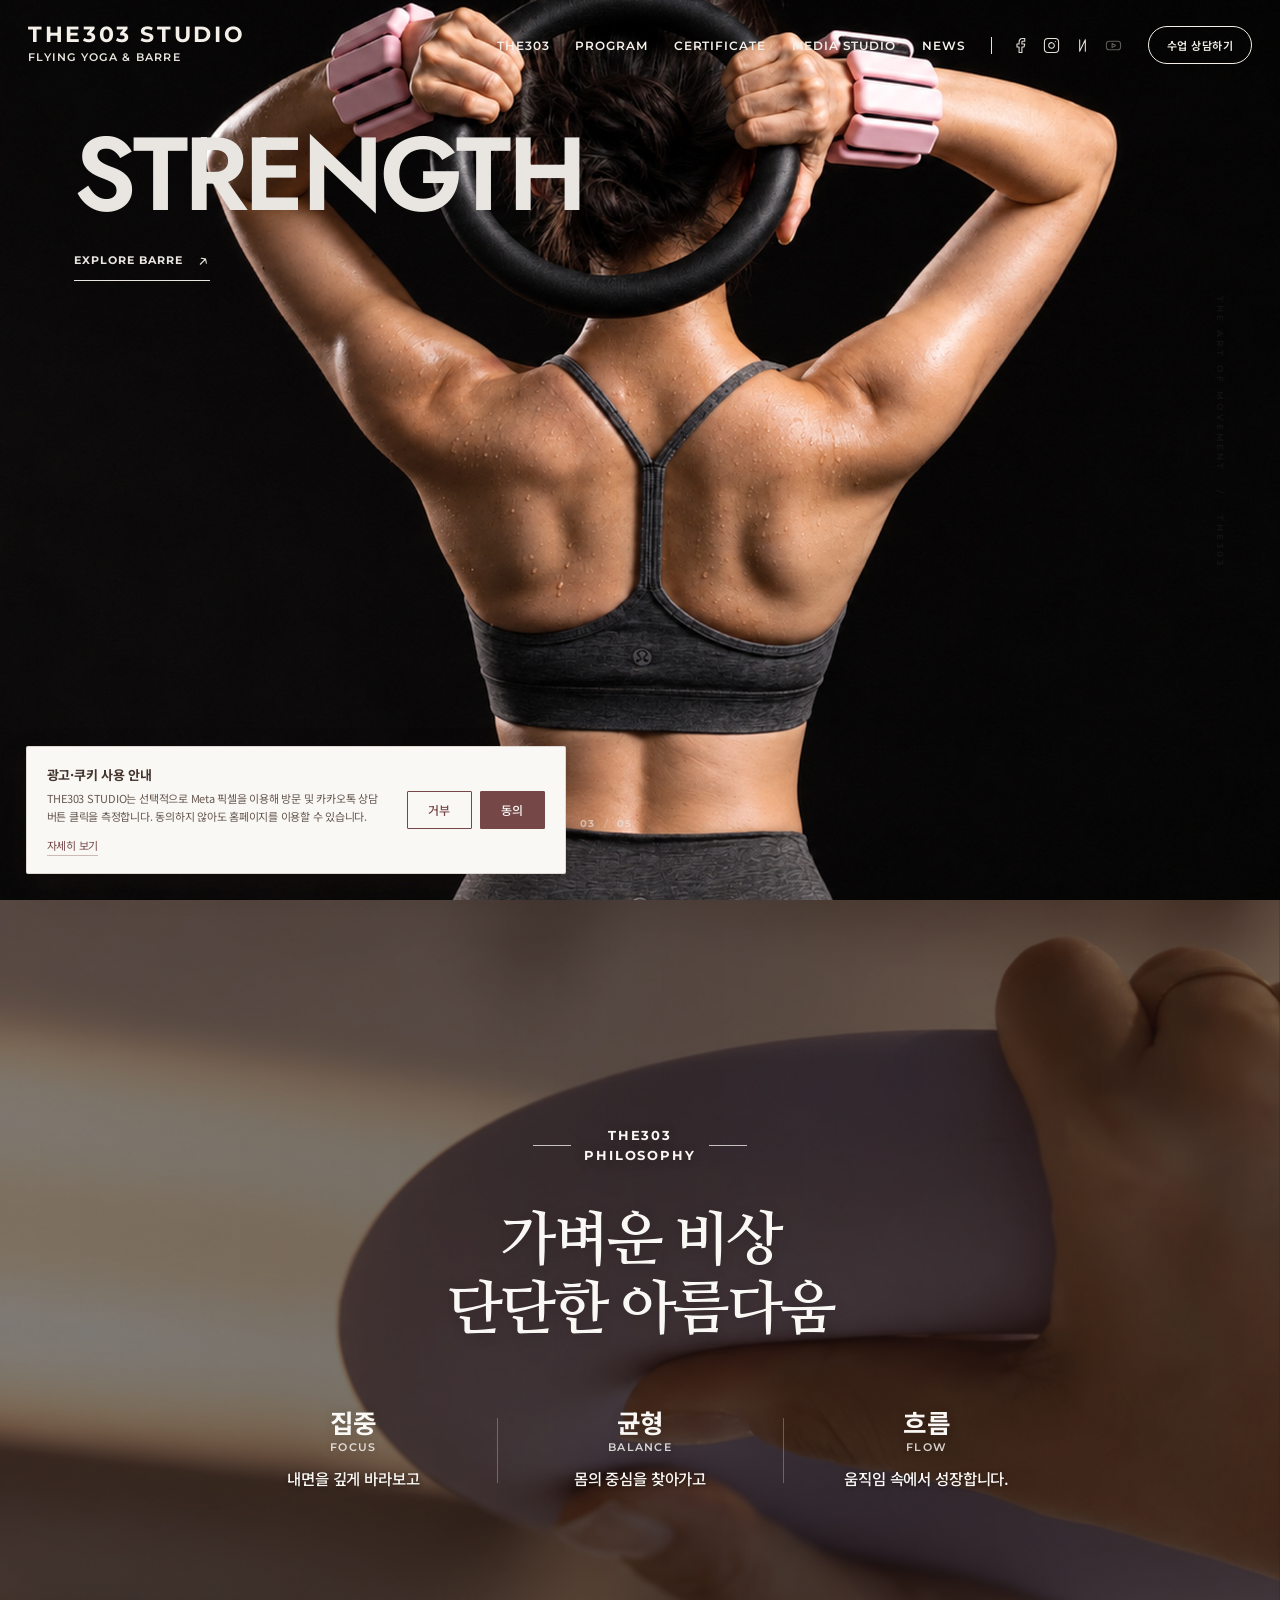
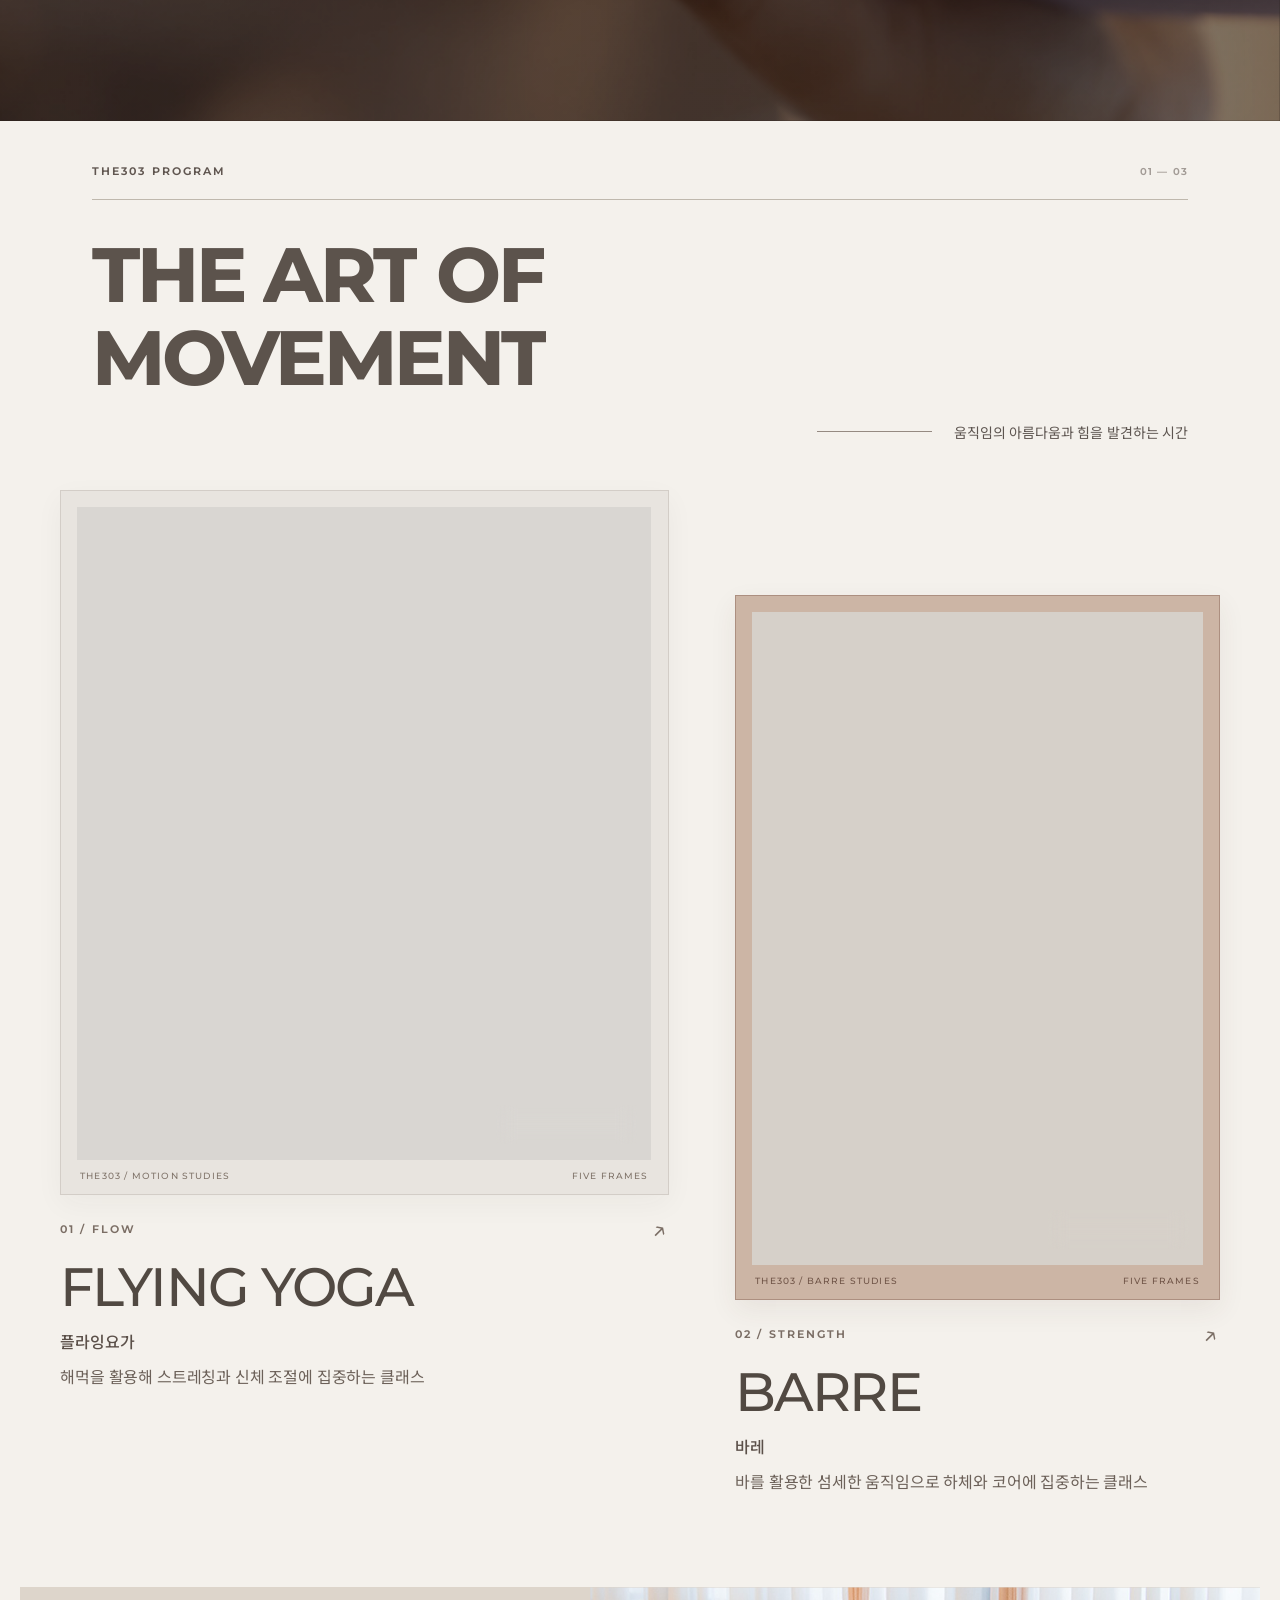
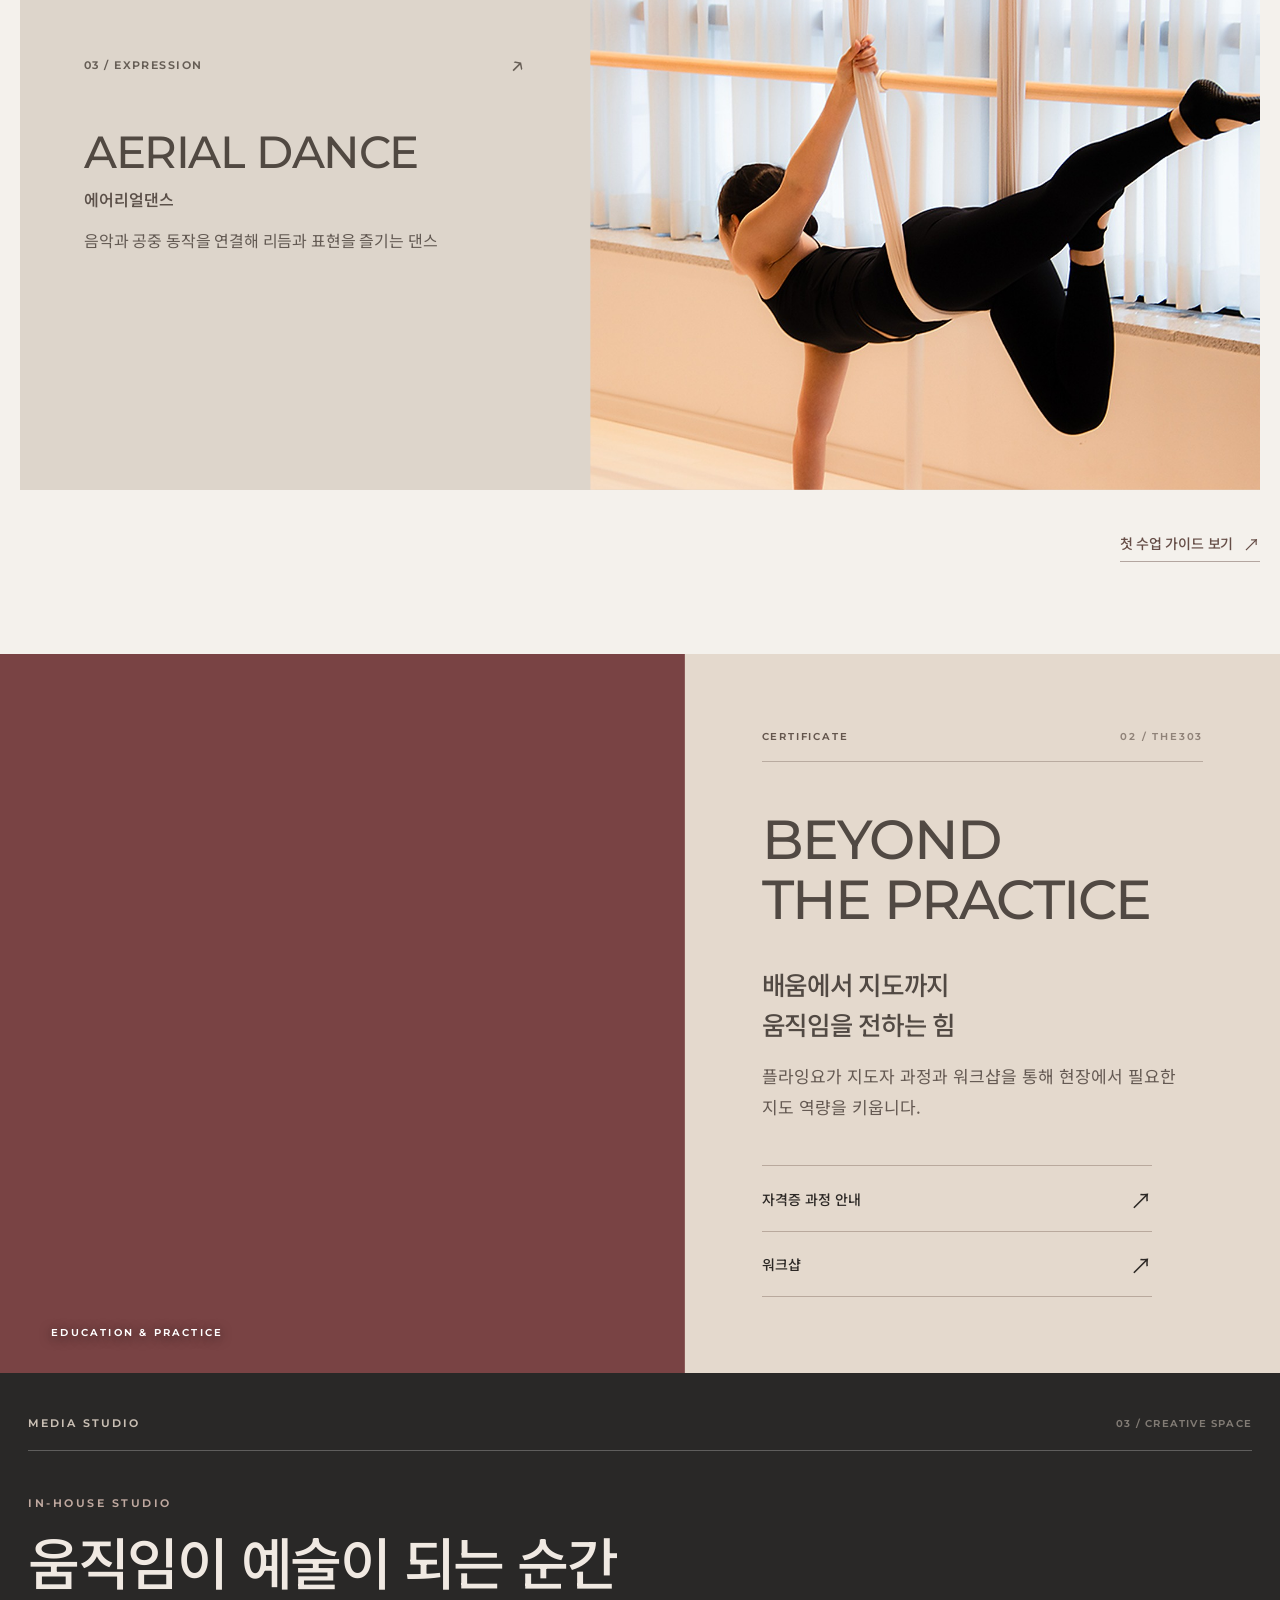
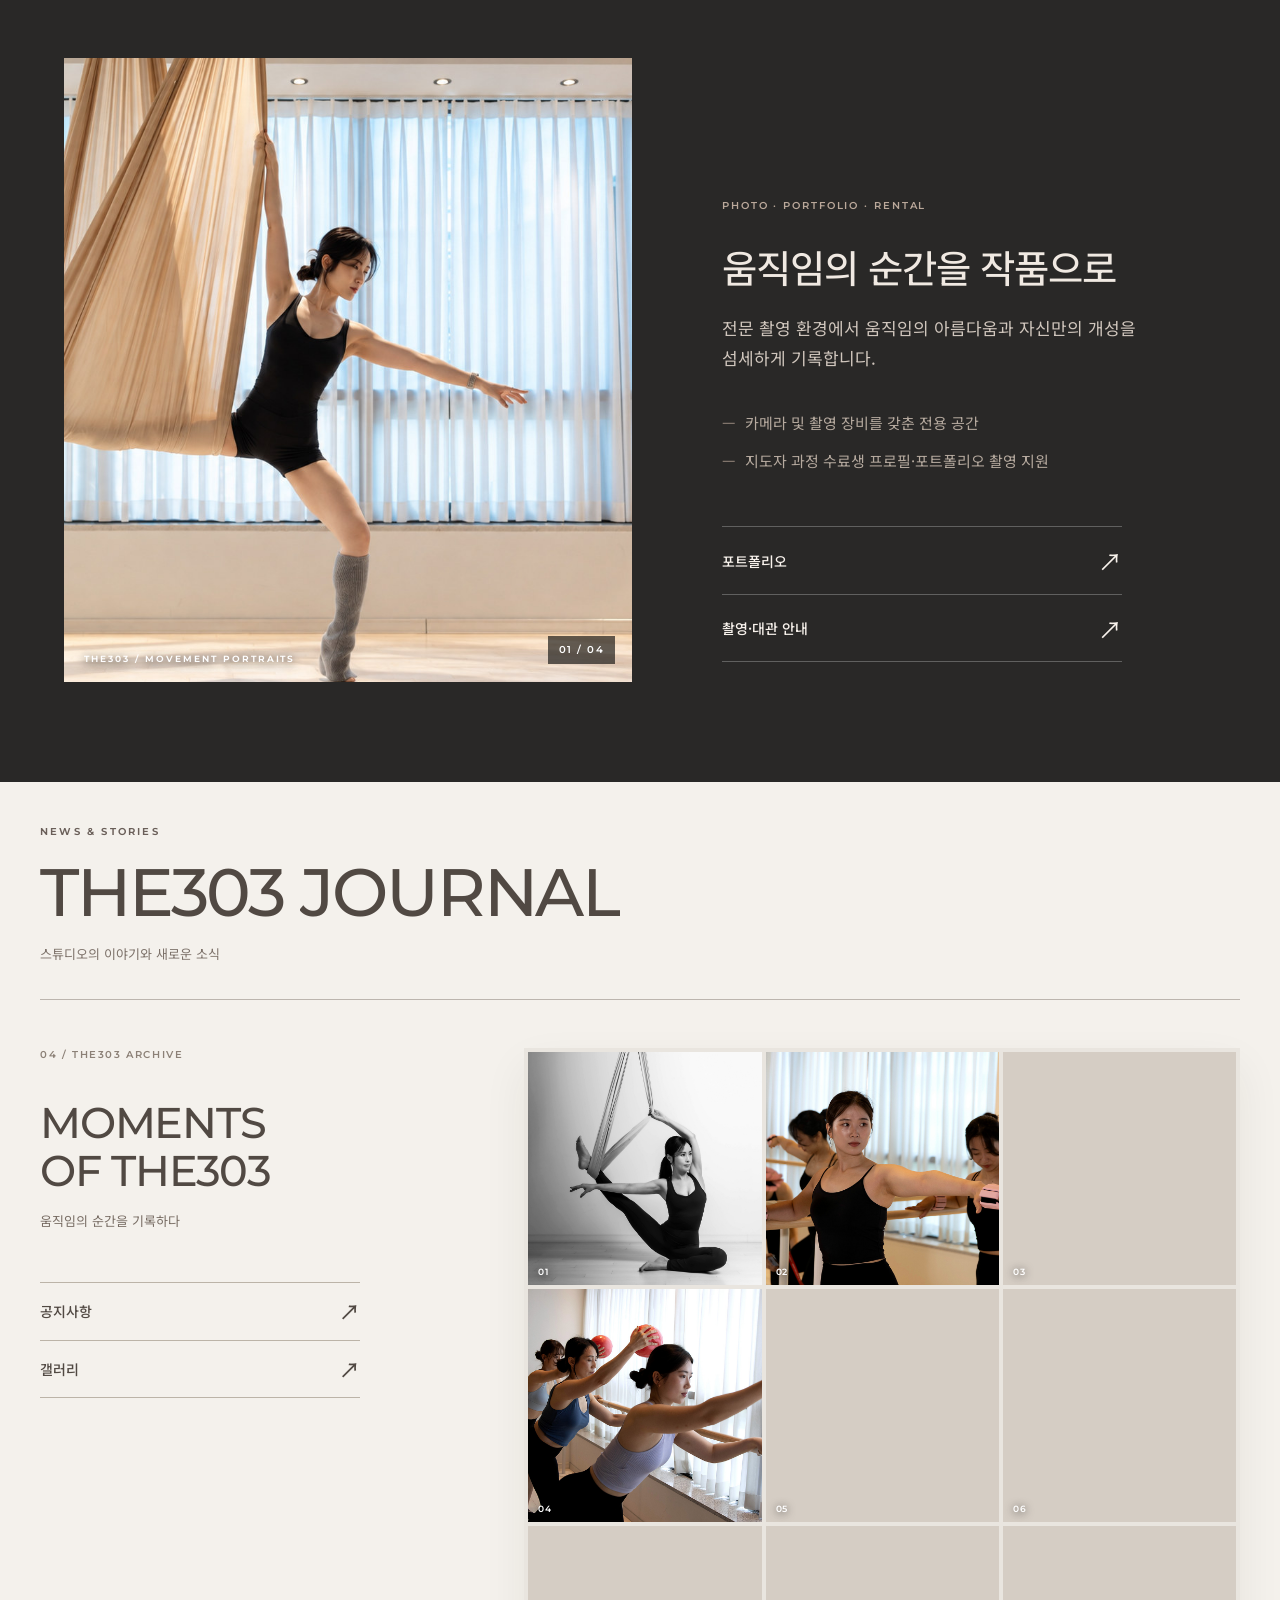
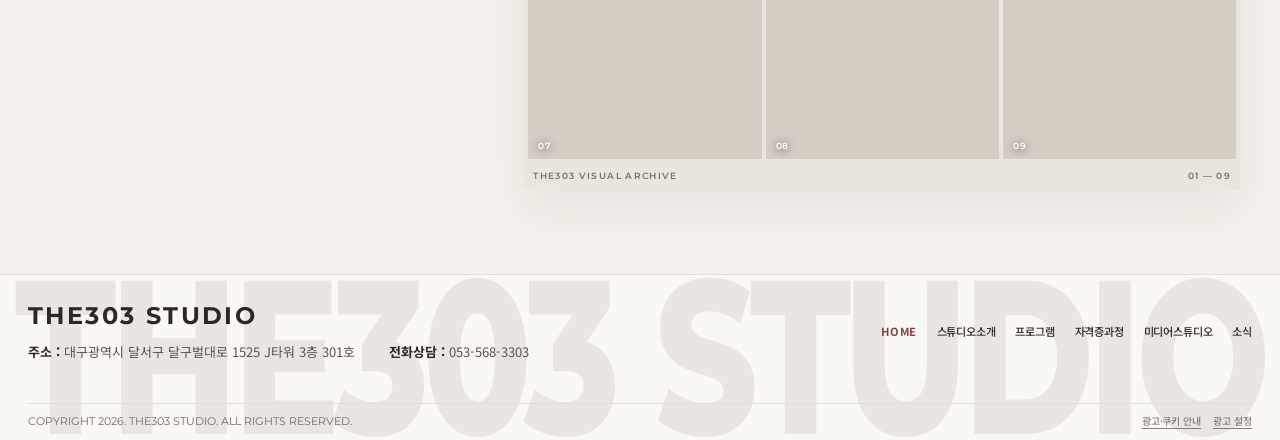
==== commit ac66fb2d: "V66-01 - Final Design, SEO and AI Search Optimization Final UI/UX and typography refinements  Mobile" ====
--- a/index.html
+++ b/index.html
@@ -7,14 +7,14 @@
   <meta name="theme-color" content="#FAF8F5">
   
   <!-- THE303 STUDIO search preview metadata -->
-  <meta name="description" content="대구 달서구 플라잉요가·바레 전문 THE303 STUDIO. 섬세한 움직임과 균형, 자신만의 리듬을 발견하는 프리미엄 웰니스 스튜디오.">
+  <meta name="description" content="대구 달서구 죽전역 인근 플라잉요가·바레 전문 THE303 STUDIO. 에어리얼댄스, 체험 클래스, 정규 멤버십, 지도자 교육 및 전문 촬영을 안내합니다.">
   <meta name="keywords" content="대구 플라잉요가, 대구 바레, 달서구 요가, 에어리얼댄스, 플라잉요가 지도자 교육">
   <meta property="og:type" content="website">
-  <meta property="og:title" content="THE303 STUDIO | 대구 플라잉요가 & 바레">
-  <meta property="og:description" content="가벼운 비상, 단단한 아름다움을 더303에서 만나보세요. 대구 프리미엄 웰니스 스튜디오.">
+  <meta property="og:title" content="THE303 STUDIO | 대구 달서구 플라잉요가 &amp; 바레">
+  <meta property="og:description" content="대구 달서구 죽전역 인근 플라잉요가·바레 전문 THE303 STUDIO. 에어리얼댄스, 체험 클래스, 정규 멤버십, 지도자 교육 및 전문 촬영을 안내합니다.">
   <meta property="og:image" content="https://the303studio.kr/images/main/rolling/04-sculpt-pc.jpg">
   
-  <title>THE303 STUDIO | 대구 달서구 플라잉요가 & 바레</title>
+  <title>THE303 STUDIO | 대구 달서구 플라잉요가 &amp; 바레</title>
   
   <link rel="preconnect" href="https://fonts.googleapis.com">
   <link rel="preconnect" href="https://fonts.gstatic.com" crossorigin>
@@ -70,9 +70,18 @@
   <link rel="icon" href="/favicon.ico" sizes="any">
   <link rel="icon" type="image/png" sizes="32x32" href="/favicon-32x32.png">
   <link rel="apple-touch-icon" href="/apple-touch-icon.png">
-  <script type="application/ld+json">{"@context":"https://schema.org","@graph":[{"@type":"Organization","@id":"https://the303studio.kr/#organization","name":"THE303 STUDIO","url":"https://the303studio.kr/","telephone":"+82-53-568-3303","description":"대구 달서구의 플라잉요가·바레 전문 웰니스 스튜디오"},{"@type":"WebSite","@id":"https://the303studio.kr/#website","url":"https://the303studio.kr/","name":"THE303 STUDIO","inLanguage":"ko-KR","publisher":{"@id":"https://the303studio.kr/#organization"}}]}</script>
+  <script type="application/ld+json">{"@context":"https://schema.org","@graph":[{"@type":"SportsActivityLocation","@id":"https://the303studio.kr/#organization","name":"THE303 STUDIO","url":"https://the303studio.kr/","telephone":"+82-53-568-3303","description":"대구 달서구의 플라잉요가·바레 전문 웰니스 스튜디오","address":{"@type":"PostalAddress","streetAddress":"달구벌대로 1525 J타워 3층 301호","addressLocality":"달서구","addressRegion":"대구광역시","addressCountry":"KR"},"image":"https://the303studio.kr/images/studio/hero-pc-v48.jpg","hasMap":"https://map.naver.com/p/entry/place/1183204055"},{"@type":"WebSite","@id":"https://the303studio.kr/#website","url":"https://the303studio.kr/","name":"THE303 STUDIO","inLanguage":"ko-KR","publisher":{"@id":"https://the303studio.kr/#organization"}},{"@type":"WebPage","@id":"https://the303studio.kr/#webpage","url":"https://the303studio.kr/","name":"THE303 STUDIO | 대구 달서구 플라잉요가 & 바레","description":"대구 달서구 죽전역 인근 플라잉요가·바레 전문 THE303 STUDIO. 에어리얼댄스, 체험 클래스, 정규 멤버십, 지도자 교육 및 전문 촬영을 안내합니다.","inLanguage":"ko-KR","isPartOf":{"@id":"https://the303studio.kr/#website"},"about":{"@id":"https://the303studio.kr/#organization"},"primaryImageOfPage":{"@type":"ImageObject","url":"https://the303studio.kr/images/main/rolling/04-sculpt-pc.jpg","width":1672,"height":941}}]}</script>
   <link rel="stylesheet" href="./css/meta-consent-v64.css">
   <script defer src="./js/meta-consent-v64.js"></script>
+  <link rel="stylesheet" href="./css/v65-typography-spacing.css?v=20261126-v65-test1">
+  <link rel="stylesheet" href="./css/v65-review-02.css?v=20261126-test2">
+  <link rel="stylesheet" href="./css/v65-review-03.css?v=20261127-test3">
+  <link rel="stylesheet" href="./css/footer-mobile-v65-05.css?v=20261127-v6505">
+<meta property="og:image:width" content="1672">
+<meta property="og:image:height" content="941">
+<meta name="twitter:title" content="THE303 STUDIO | 대구 달서구 플라잉요가 &amp; 바레">
+<meta name="twitter:description" content="대구 달서구 죽전역 인근 플라잉요가·바레 전문 THE303 STUDIO. 에어리얼댄스, 체험 클래스, 정규 멤버십, 지도자 교육 및 전문 촬영을 안내합니다.">
+<meta name="twitter:image" content="https://the303studio.kr/images/main/rolling/04-sculpt-pc.jpg">
 </head>
 <body class="the303-footer-v57 the303-motion-test the303-index-v06 the303-index-v07 the303-index-v09 the303-index-v10 the303-index-v11 the303-index-v111">
   <a href="#mainContent" class="skip-link">본문 바로가기</a>
@@ -242,7 +251,7 @@
             </div>
             <div class="phil-kw-item">
                 <strong><span data-text="philKw2">균형</span> <span data-text="philEn2">BALANCE</span></strong>
-                <p data-text="philDesc2">몸의 균형을 정확히 맞추고</p>
+                <p data-text="philDesc2">몸의 중심을 찾아가고</p>
             </div>
             <div class="phil-kw-item">
                 <strong><span data-text="philKw3">흐름</span> <span data-text="philEn3">FLOW</span></strong>
@@ -266,11 +275,11 @@
           <a class="v13-film-link" href="program-flying.html" aria-label="플라잉요가 프로그램 자세히 보기">
           <div class="v10-film-stage">
           <div class="v06-program-photo v07-sequence" data-sequence="flying" data-interval="700" data-fade="140" aria-label="플라잉요가 5컷 포토 시퀀스 · 컷 시작 간격 0.7초">
-            <picture class="v09-film-layer" style="--film-origin:51% 47%;--film-zoom:1.043"><source media="(max-width: 850px)" srcset="./images/main/flying-sequence/flying-01-mo.webp" data-v09-mobile-default="./images/main/flying-sequence/flying-01-mo.webp" data-v09-desktop-default="./images/main/flying-sequence/flying-01-pc.webp"><img class="v07-sequence-frame is-current" src="./images/main/flying-sequence/flying-01-pc.webp" data-image-path="flying" alt="스튜디오 공간에서 실크를 잡고 균형을 이루는 플라잉요가 동작" loading="lazy" decoding="async" width="1000" height="1200"></picture>
-            <picture class="v09-film-layer" style="--film-origin:52% 51%;--film-zoom:1.038"><source media="(max-width: 850px)" srcset="./images/main/flying-sequence/flying-02-mo.webp" data-v09-mobile-default="./images/main/flying-sequence/flying-02-mo.webp" data-v09-desktop-default="./images/main/flying-sequence/flying-02-pc.webp"><img class="v07-sequence-frame" src="./images/main/flying-sequence/flying-02-pc.webp" data-image-path="programFlying2" alt="두 사람이 흰색 실크로 함께 만드는 움직임" loading="lazy" decoding="async" width="1000" height="1200"></picture>
-            <picture class="v09-film-layer" style="--film-origin:49% 49%;--film-zoom:1.045"><source media="(max-width: 850px)" srcset="./images/main/flying-sequence/flying-03-mo.webp" data-v09-mobile-default="./images/main/flying-sequence/flying-03-mo.webp" data-v09-desktop-default="./images/main/flying-sequence/flying-03-pc.webp"><img class="v07-sequence-frame" src="./images/main/flying-sequence/flying-03-pc.webp" data-image-path="programFlying3" alt="회색 스튜디오에서 실크로 완성한 역자세" loading="lazy" decoding="async" width="1000" height="1200"></picture>
-            <picture class="v09-film-layer" style="--film-origin:55% 49%;--film-zoom:1.034"><source media="(max-width: 850px)" srcset="./images/main/flying-sequence/flying-04-mo.webp" data-v09-mobile-default="./images/main/flying-sequence/flying-04-mo.webp" data-v09-desktop-default="./images/main/flying-sequence/flying-04-pc.webp"><img class="v07-sequence-frame" src="./images/main/flying-sequence/flying-04-pc.webp" data-image-path="programFlying4" alt="실크를 사용해 움직이는 두 명의 플라잉요가 퍼포머" loading="lazy" decoding="async" width="1000" height="1200"></picture>
-            <picture class="v09-film-layer" style="--film-origin:50% 48%;--film-zoom:1.040"><source media="(max-width: 850px)" srcset="./images/main/flying-sequence/flying-05-mo.webp" data-v09-mobile-default="./images/main/flying-sequence/flying-05-mo.webp" data-v09-desktop-default="./images/main/flying-sequence/flying-05-pc.webp"><img class="v07-sequence-frame" src="./images/main/flying-sequence/flying-05-pc.webp" data-image-path="programFlying5" alt="흰색 실크와 함께 우아하게 스트레칭하는 플라잉요가 포즈" loading="lazy" decoding="async" width="1000" height="1200"></picture>
+            <picture class="v09-film-layer" style="--film-origin:51% 47%;--film-zoom:1.043"><source media="(max-width: 850px)" srcset="./images/main/flying-sequence/flying-01-mo.webp" data-v09-mobile-default="./images/main/flying-sequence/flying-01-mo.webp" data-v09-desktop-default="./images/main/flying-sequence/flying-01-pc.webp"><img class="v07-sequence-frame is-current" src="./images/main/flying-sequence/flying-01-pc.webp" data-image-path="flying" alt="흰색 해먹을 활용해 앉은 자세에서 몸을 뻗는 플라잉요가 동작" loading="lazy" decoding="async" width="1000" height="1200"></picture>
+            <picture class="v09-film-layer" style="--film-origin:52% 51%;--film-zoom:1.038"><source media="(max-width: 850px)" srcset="./images/main/flying-sequence/flying-02-mo.webp" data-v09-mobile-default="./images/main/flying-sequence/flying-02-mo.webp" data-v09-desktop-default="./images/main/flying-sequence/flying-02-pc.webp"><img class="v07-sequence-frame" src="./images/main/flying-sequence/flying-02-pc.webp" data-image-path="programFlying2" alt="회색 배경에서 흰색 해먹을 이용해 거꾸로 매달린 플라잉요가 자세" loading="lazy" decoding="async" width="1000" height="1200"></picture>
+            <picture class="v09-film-layer" style="--film-origin:49% 49%;--film-zoom:1.045"><source media="(max-width: 850px)" srcset="./images/main/flying-sequence/flying-03-mo.webp" data-v09-mobile-default="./images/main/flying-sequence/flying-03-mo.webp" data-v09-desktop-default="./images/main/flying-sequence/flying-03-pc.webp"><img class="v07-sequence-frame" src="./images/main/flying-sequence/flying-03-pc.webp" data-image-path="programFlying3" alt="창가에서 해먹을 잡고 한 손으로 바닥을 짚는 플라잉요가 동작" loading="lazy" decoding="async" width="1000" height="1200"></picture>
+            <picture class="v09-film-layer" style="--film-origin:55% 49%;--film-zoom:1.034"><source media="(max-width: 850px)" srcset="./images/main/flying-sequence/flying-04-mo.webp" data-v09-mobile-default="./images/main/flying-sequence/flying-04-mo.webp" data-v09-desktop-default="./images/main/flying-sequence/flying-04-pc.webp"><img class="v07-sequence-frame" src="./images/main/flying-sequence/flying-04-pc.webp" data-image-path="programFlying4" alt="따뜻한 조명의 스튜디오에서 해먹을 잡고 한쪽 다리를 뒤로 펼치는 동작" loading="lazy" decoding="async" width="1000" height="1200"></picture>
+            <picture class="v09-film-layer" style="--film-origin:50% 48%;--film-zoom:1.040"><source media="(max-width: 850px)" srcset="./images/main/flying-sequence/flying-05-mo.webp" data-v09-mobile-default="./images/main/flying-sequence/flying-05-mo.webp" data-v09-desktop-default="./images/main/flying-sequence/flying-05-pc.webp"><img class="v07-sequence-frame" src="./images/main/flying-sequence/flying-05-pc.webp" data-image-path="programFlying5" alt="두 사람이 해먹을 이용해 서로 연결된 공중 동작을 펼치는 모습" loading="lazy" decoding="async" width="1000" height="1200"></picture>
             <span class="v111-corner v111-corner--tl" aria-hidden="true"></span>
             <span class="v111-corner v111-corner--br" aria-hidden="true"></span>
             <span class="v07-sequence-count" aria-hidden="true">01 / 05</span>
@@ -363,7 +372,7 @@
             <img class="v07-sequence-frame is-current" src="./images/media/portfolio-01.jpg" data-image-path="media" alt="스튜디오의 에어리얼댄스 촬영 작품" loading="lazy" decoding="async" width="1103" height="959">
             <img class="v07-sequence-frame" src="./images/media/portfolio-02.jpg" data-image-path="mediaPhoto2" alt="모노톤으로 표현한 인물의 곡선" loading="lazy" decoding="async" width="1100" height="1392">
             <img class="v07-sequence-frame" src="./images/media/portfolio-04.jpg" data-image-path="mediaPhoto3" alt="스튜디오에서 진행한 그룹 촬영" loading="lazy" decoding="async" width="1536" height="948">
-            <img class="v07-sequence-frame" src="./images/media/portfolio-05.jpg" data-image-path="mediaPhoto4" alt="움직임의 디테일을 담은 사진" loading="lazy" decoding="async" width="1100" height="982">
+            <img class="v07-sequence-frame" src="./images/media/portfolio-05.jpg" data-image-path="mediaPhoto4" alt="따뜻한 조명 아래 앉아 명상하는 인물의 손과 팔" loading="lazy" decoding="async" width="1100" height="982">
             <span class="v07-sequence-count" aria-hidden="true">01 / 04</span>
           </div>
           <span class="v06-photo-caption">THE303 / MOVEMENT PORTRAITS</span>
@@ -541,5 +550,6 @@
   <script defer src="./js/editorial-motion.js?v=20261124-v55"></script>
   <script defer src="./js/footer-motion-test.js"></script>
   <script defer src="./js/footer-v57.js?v=20261124-v57"></script>
+  <script defer src="./js/footer-mobile-v65-05.js?v=20261127-v6505"></script>
 </body>
 </html>
--- a/css/v65-typography-spacing.css
+++ b/css/v65-typography-spacing.css
@@ -0,0 +1,217 @@
+/* THE303 STUDIO · V65 test 1 · editorial typography and spatial rhythm
+   V64 imagery, animations, editor, network and booking preserved.
+   Scoped corrections; deliberately NOT a global font-size multiplier. */
+
+/* 1. Identity: visible but subordinate to the primary logo. */
+.site-header .brand .brand-sub,
+.site-header .brand-sub { font-size:10.5px; font-weight:600; letter-spacing:.12em; opacity:.95; }
+
+/* 2. Mobile footer: remove repetitive navigation dividers without touching text links. */
+@media(max-width:850px){
+  .site-footer .footer-links.footer-primary-links { border-top:0; }
+  .site-footer .footer-primary-links a { border-bottom:0; }
+}
+
+/* 3. Actual copy/action typography on the HOME PAGE, without changing photo frames. */
+@media(min-width:851px){
+ body.the303-index-v06 #program .v06-program-descr { font-size:16px;line-height:1.72;color:#6c6159; }
+ body.the303-index-v06 #program .v06-dance-text p {font-size:16px;line-height:1.72;color:#635a53;}
+ body.the303-index-v06 #ttc .v06-cert-desc {font-size:17px;line-height:1.82;max-width:425px;}
+ body.the303-index-v06 #space .v06-media-description {font-size:17px;line-height:1.8;max-width:435px;}
+ body.the303-index-v06 #space .v06-media-services {font-size:15px;line-height:1.75;}
+ body.the303-index-v06 #news .v06-journal-notice-desc {font-size:15px;line-height:1.75;}
+ /* Tighten the opening rhythm without changing the headings or gallery images. */
+ body.the303-index-v07 #program.v06-program {padding-top:43px;}
+ body.the303-index-v07 #program .v06-program-intro {margin-bottom:48px;}
+ body.the303-index-v07 #space.v06-media {padding-top:43px;}
+ body.the303-index-v07 #news.v06-journal {padding-top:43px;}
+ /* Existing asymmetric AERIAL DANCE scene; keep headline+Korean name+description together. */
+ body.the303-index-v06 #program .v06-dance-text {justify-content:flex-start;}
+ body.the303-index-v06 #program .v06-dance h3 {margin:clamp(35px,4vw,52px) 0 12px;}
+ body.the303-index-v06 #program .v06-dance-ko {display:block;margin-bottom:16px;}
+ body.the303-index-v06 #program .v06-dance-text p {margin-top:0;}
+}
+@media(max-width:850px){
+ body.the303-index-v06 #program .v06-program-descr {font-size:15px;line-height:1.7;}
+ body.the303-index-v06 #program .v06-dance-text {justify-content:flex-start;min-height:0;}
+ body.the303-index-v06 #program .v06-dance h3 {margin:22px 0 10px;}
+ body.the303-index-v06 #program .v06-dance-ko {margin-bottom:11px;}
+ body.the303-index-v06 #program .v06-dance-text p {font-size:15px;line-height:1.75;}
+ body.the303-index-v06 #ttc .v06-cert-desc,
+ body.the303-index-v06 #space .v06-media-description {font-size:15px;line-height:1.77;}
+ body.the303-index-v06 #space .v06-media-services {font-size:14px;line-height:1.7;}
+}
+
+/* 4. About-studio keywords: enlarge only the Korean beside the ENGLISH values.
+      Main-page PHILOSOPHY's three keywords remain untouched. */
+body[data-page="about-studio"] .ae-keyword-main span {font-size:clamp(16px,1.05vw,18px);font-weight:600;color:#4d413b;}
+body[data-page="about-studio"] .ae-keyword p {font-size:15px;line-height:1.7;}
+@media(max-width:850px){
+ body[data-page="about-studio"] .ae-keyword-main span {font-size:16px;}
+ body[data-page="about-studio"] .ae-keyword p {font-size:14px;}
+}
+
+/* 5. Rental: action copy and data tables need to READ rather than act as captions. */
+@media(min-width:851px){
+ body[data-page="media-rental"] .mr-heading-aside>p:nth-of-type(2),
+ body[data-page="media-rental"] .mr-possibility-copy>p,
+ body[data-page="media-rental"] .mr-equipment-copy p,
+ body[data-page="media-rental"] .mr-guide-head p,
+ body[data-page="media-rental"] .mr-details-grid>div:first-child>p {font-size:17px;line-height:1.85;}
+ body[data-page="media-rental"] .mr-use-list p,
+ body[data-page="media-rental"] .mr-steps p {font-size:16px;line-height:1.78;}
+ body[data-page="media-rental"] .mr-use-list h3 {font-size:19px;}
+ body[data-page="media-rental"] .mr-eq-label {font-size:14px;letter-spacing:.04em;}
+ body[data-page="media-rental"] .mr-eq-number {font-size:13px;}
+ body[data-page="media-rental"] .mr-eq-row strong {font-size:17px;}
+ body[data-page="media-rental"] .mr-details-table>div,
+ body[data-page="media-rental"] .mr-details-table strong {font-size:16px;line-height:1.7;}
+ body[data-page="media-rental"] .mr-step-id {font-size:12px;}
+ body[data-page="media-rental"] .mr-cta .m-cta-grid p {font-size:16px;}
+}
+body[data-page="media-rental"] .m-text-link,
+body[data-page="media-rental"] .mr-eq-inquiry {font-size:15px;min-height:44px;padding:8px 0;}
+body[data-page="media-rental"] .m-cta-link {font-size:16px;min-height:44px;padding:8px 0;}
+@media(max-width:850px){
+ body[data-page="media-rental"] .mr-heading-aside>p:nth-of-type(2),
+ body[data-page="media-rental"] .mr-possibility-copy>p,
+ body[data-page="media-rental"] .mr-equipment-copy p,
+ body[data-page="media-rental"] .mr-guide-head p,
+ body[data-page="media-rental"] .mr-details-grid>div:first-child>p {font-size:16px;line-height:1.8;}
+ body[data-page="media-rental"] .mr-use-list p,
+ body[data-page="media-rental"] .mr-steps p {font-size:15px;line-height:1.75;}
+ body[data-page="media-rental"] .mr-use-list h3 {font-size:18px;}
+ body[data-page="media-rental"] .mr-eq-label {font-size:clamp(10px,2.75vw,13px);line-height:1.5;letter-spacing:0;white-space:normal;overflow-wrap:anywhere;}
+ body[data-page="media-rental"] .mr-eq-number {font-size:12px;}
+ body[data-page="media-rental"] .mr-eq-row strong {font-size:clamp(14px,3.6vw,16px);line-height:1.55;}
+ body[data-page="media-rental"] .mr-eq-row {grid-template-columns:22px minmax(88px,.8fr) minmax(0,1.2fr);gap:10px;min-height:78px;}
+ body[data-page="media-rental"] .mr-details-table>div {font-size:15px;}
+ body[data-page="media-rental"] .mr-details-table span,
+ body[data-page="media-rental"] .mr-details-table strong {font-size:15px;}
+ body[data-page="media-rental"] .mr-step-id {font-size:12px;}
+ body[data-page="media-rental"] .mr-cta .m-cta-grid p {font-size:15px;line-height:1.75;}
+}
+@media(max-width:360px){
+ body[data-page="media-rental"] .mr-eq-row {grid-template-columns:21px minmax(78px,.82fr) minmax(0,1.18fr);gap:7px;}
+ body[data-page="media-rental"] .mr-eq-label {font-size:10px;}
+}
+
+/* 6. NOTICE: the blog is the action. Big enough to read and touch. */
+.news-page .nn-entry-more,
+.news-page .nn-entry--pinned .nn-entry-more,
+.news-page .nn-pinned-list .nn-entry--pinned:not(.nn-entry--schedule) .nn-entry-more,
+.news-page .nn-regular-list .nn-entry-more {font-size:16px;line-height:1.6;font-weight:600;padding-bottom:5px;gap:14px;}
+.news-page .nn-board-bottom a {font-size:16px;line-height:1.6;padding-bottom:5px;}
+.news-page .nn-link-caption {font-size:14px;line-height:1.7;}
+.news-page .news-cta p {font-size:15px;line-height:1.8;}
+.news-page .news-cta-link {font-size:16px;min-height:44px;padding:8px 0;}
+.news-page .nn-page-button {min-width:44px;height:44px;}
+@media(max-width:620px){
+ .news-page .nn-board-top h2 {text-align:center;}
+ .news-page .nn-entry-more,
+ .news-page .nn-entry--pinned .nn-entry-more,
+ .news-page .nn-pinned-list .nn-entry--pinned:not(.nn-entry--schedule) .nn-entry-more,
+ .news-page .nn-regular-list .nn-entry-more {font-size:15px;line-height:1.6;padding-bottom:5px;}
+ .news-page .nn-board-bottom a {font-size:15px;}
+ .news-page .nn-link-caption {font-size:15px;}
+ .news-page .nn-quick-head h2 {text-align:center;}
+ .news-page .nn-page-button {min-width:41px;height:44px;}
+}
+
+/* 7. Calm, consistent underline rhythm for text-only calls to action.
+      Do not touch separators or photo-frame rules. */
+:where(.the303-subpage) :is(.the303-program-links a,.b-textlink,.d-cta-secondary,.mr-eq-inquiry,.m-text-link,.m-cta-link,.news-cta-link,.nn-board-bottom a,.ct-text-link,.ct-reserve-cta){text-underline-offset:.18em;}
+:where(.the303-subpage) :is(.the303-program-links a,.b-textlink,.d-cta-secondary,.mr-eq-inquiry,.m-text-link,.m-cta-link,.news-cta-link){min-height:44px;}
+/* Actual border-below links: make the underline visually closer, but protect tap area. */
+body[data-page="news-notice"] .news-cta-link,
+body[data-page="media-rental"] .m-cta-link {padding-top:6px;padding-bottom:8px;}
+
+/* 8. Contact: scroll anchor, mobile key-title alignment and compact duplicate removal. */
+body[data-page="contact"] #location {scroll-margin-top:calc(var(--nav-height,80px) + 24px);}
+body[data-page="contact"] .ct-visit-item p {word-break:keep-all;}
+@media(max-width:850px){
+ body[data-page="contact"] .ct-main #location {scroll-margin-top:calc(var(--nav-height,76px) + 14px);}
+ body[data-page="contact"] .ct-section-head h2 {text-align:center;}
+ body[data-page="contact"] .ct-section-head .ct-index {text-align:left;}
+ body[data-page="contact"] .ct-main .ct-visit-item p {font-size:15px;line-height:1.77;}
+}
+
+/* 9. Rental, program, certificate, workshop and portfolio: repeat a usable type scale. */
+@media(min-width:851px){
+ body[data-page="ttc-workshop"] .ws-hero-desc {font-size:16px;line-height:1.85;}
+ body[data-page="ttc-cert"] .ttc-hero-summary {font-size:16px;line-height:1.85;}
+}
+@media(max-width:850px){
+ body[data-page="ttc-workshop"] .ws-hero-desc {font-size:15px;line-height:1.8;}
+ body[data-page="ttc-cert"] .ttc-hero-summary {font-size:15px;line-height:1.8;}
+}
+
+/* 10. Intentionally selective opening-gaps compression (desktop only). */
+@media(min-width:1025px){
+ body[data-page="ttc-workshop"] .ws-hero-head {padding-top:clamp(38px,5vw,75px);}
+ body[data-page="media-rental"] .mr-heading {padding-top:clamp(42px,4.7vw,73px);}
+ body[data-page="news-notice"] .nn-hero-grid {padding-top:clamp(25px,3vw,43px);}
+ body[data-page="ttc-cert"] .ttc-hero-grid {padding-top:clamp(30px,4vw,62px);}
+}
+
+/* 11. Mobile: section INDEX remains left, substantial Korean headings centre.
+   List row titles, page breadcrumbs, labels, step names remain untouched. */
+@media(max-width:850px){
+ body[data-page="program-flying"] .fly16-section h2.fly16-title,
+ body[data-page="program-barre"] :is(.b-practice,.b-method,.b-exp,.b-visit) h2.b-title,
+ body[data-page="program-dance"] :is(.d-rhythm,.d-photo-story,.d-experience,.d-info) h2.d-heading,
+ body[data-page="media-rental"] :is(.mr-possibility,.mr-equipment,.mr-guide,.mr-details) h2,
+ body[data-page="ttc-cert"] :is(.ttc-statement,.ttc-learning,.ttc-editorial,.ttc-guidance) h2,
+ body[data-page="ttc-workshop"] :is(.ws-introduction,.ws-approach,.ws-photo-story,.ws-schedule) h2,
+ body[data-page="media-portfolio"] :is(.mp-manifesto,.mp-archive) h2,
+ body[data-page="about-studio"] .ae-philosophy .ae-section-heading,
+ body[data-page="about-studio"] .ae-director .ae-director-heading {text-align:center;}
+ /* Small numbered labels always retain their editorial left alignment. */
+ body[data-page="program-flying"] .fly16-kicker,
+ body[data-page="program-barre"] .b-kicker,
+ body[data-page="program-dance"] .d-kicker,
+ body[data-page="media-rental"] :is(.mr-possibility,.mr-equipment,.mr-guide,.mr-details) .m-eyebrow {text-align:left;}
+}
+/* V65 late cascade guard: specific legacy notice styles set 10px again.
+   Match that specificity so all actual rendered rows are readable. */
+body[data-page="news-notice"] .news-page .nn-entry--schedule .nn-entry-more,
+body[data-page="news-notice"] .news-page .nn-pinned-list .nn-entry--pinned:not(.nn-entry--schedule) .nn-entry-more,
+body[data-page="news-notice"] .news-page .nn-regular-list .nn-entry-more {
+  font-size:16px;line-height:1.55;font-weight:600;padding-bottom:5px;
+}
+@media(max-width:620px){
+ body[data-page="news-notice"] .news-page .nn-entry--schedule .nn-entry-more,
+ body[data-page="news-notice"] .news-page .nn-pinned-list .nn-entry--pinned:not(.nn-entry--schedule) .nn-entry-more,
+ body[data-page="news-notice"] .news-page .nn-regular-list .nn-entry-more {
+   font-size:15px;line-height:1.6;font-weight:600;
+ }
+}
+
+/* Smaller text CTAs across other subpages: keep understated underlines and 44px targets. */
+body[data-page="ttc-cert"] :is(.ttc-underline-link,.ttc-cta-link),
+body[data-page="ttc-workshop"] :is(.ws-text-link,.ws-schedule-link,.ws-invitation-link),
+body[data-page="media-portfolio"] :is(.m-text-link,.m-cta-link) {
+  font-size:15px;min-height:44px;padding-top:8px;padding-bottom:8px;
+}
+@media(min-width:851px){
+ body[data-page="ttc-cert"] :is(.ttc-underline-link,.ttc-cta-link),
+ body[data-page="ttc-workshop"] :is(.ws-text-link,.ws-schedule-link,.ws-invitation-link),
+ body[data-page="media-portfolio"] :is(.m-text-link,.m-cta-link) {font-size:16px;}
+}
+body[data-page="program-flying"] .the303-program-links a,
+body[data-page="program-barre"] .the303-program-links a,
+body[data-page="program-dance"] .the303-program-links a {font-size:15px;min-height:44px;}
+
+
+/* V65 visual trials selected from the review: PC titles centered INSIDE their own
+   editorial column, not centered across the viewport. Numbered indices remain left. */
+@media(min-width:851px){
+ body[data-page="about-studio"] .ae-philosophy .ae-section-heading {text-align:center;}
+ body[data-page="program-flying"] .fly16-experience-copy h2.fly16-title {text-align:center;}
+ body[data-page="media-portfolio"] .mp-manifesto-body h2 {text-align:center;}
+ /* VISIT/THE303: a measured stagger near the end of VISIT; no far-right alignment. */
+ body[data-page="contact"] .ct-hero h1 .ct-em {margin-left:clamp(70px,7vw,130px);}
+}
+@media(max-width:850px){
+ body[data-page="contact"] .ct-hero h1 .ct-em {margin-left:clamp(24px,8vw,58px);}
+}
--- a/css/v65-review-02.css
+++ b/css/v65-review-02.css
@@ -0,0 +1,107 @@
+/* THE303 V65 TEST 02 — targeted review corrections, 17 points. */
+/* 01: use the actual photo grid, not the wider heading grid. */
+@media(min-width:851px){
+ body[data-page="about-studio"] .ae-philosophy .ae-philosophy-head{grid-template-columns:minmax(0,1.12fr) minmax(0,.88fr);gap:clamp(36px,6.3vw,91px);}
+ body[data-page="about-studio"] .ae-philosophy .ae-section-heading{text-align:center;justify-self:stretch;}
+}
+/* 02: legible actual address, right-aligned number, unchanged color/decoration. */
+body[data-page="contact"].the303-subpage .ct-main .ct-number-panel .ct-floor{justify-content:flex-end;align-self:flex-end;}
+body[data-page="contact"].the303-subpage .ct-main .ct-number-panel .ct-panel-foot{display:flex;flex-direction:column;align-items:flex-start;justify-content:end;gap:5px;line-height:1.5;font:500 13px/1.5 'Noto Sans KR',sans-serif;letter-spacing:0;color:#674b43;}
+body[data-page="contact"].the303-subpage .ct-main .ct-panel-foot .ct-panel-suite{font-size:14px;font-weight:600;letter-spacing:0;}
+@media(max-width:850px){
+ body[data-page="contact"].the303-subpage .ct-main .ct-number-panel{grid-template-columns:minmax(0,1fr) auto;grid-template-rows:auto 1fr auto;gap:10px;min-height:220px;}
+ body[data-page="contact"].the303-subpage .ct-main .ct-number-panel .ct-panel-head{grid-column:1/-1;grid-row:1;flex-direction:row;justify-content:space-between;gap:8px;}
+ body[data-page="contact"].the303-subpage .ct-main .ct-number-panel .ct-floor{grid-column:2;grid-row:2;align-self:center;}
+ body[data-page="contact"].the303-subpage .ct-main .ct-number-panel .ct-floor strong{font-size:clamp(88px,25vw,140px);}
+ body[data-page="contact"].the303-subpage .ct-main .ct-number-panel .ct-floor em{font-size:clamp(28px,8vw,40px);}
+ body[data-page="contact"].the303-subpage .ct-main .ct-number-panel .ct-panel-foot{grid-column:1/-1;grid-row:3;padding:0;font-size:12px;gap:2px;}
+ body[data-page="contact"].the303-subpage .ct-main .ct-panel-foot .ct-panel-suite{font-size:13px;}
+}
+/* 03/04/06: move the copy relative to the existing photo, not the photo itself. */
+@media(min-width:1025px){
+ body[data-page="ttc-cert"] .ttc-main .ttc-hero-content{align-self:start;justify-content:flex-start;padding-top:clamp(48px,5vw,76px);}
+ body[data-page="media-portfolio"] .media-portfolio-main .mp-hero-copy{align-self:start;padding-top:clamp(12px,1.6vw,24px);}
+ body[data-page="program-barre"] .bar17 .b-hero-copy{align-self:start;padding-top:clamp(42px,5vw,76px);}
+ body[data-page="news-notice"] .news-page .nn-hero-grid{padding-bottom:24px;}
+}
+/* 07: restore the original left-aligned editorial text column; no isolated right-shifted title. */
+@media(min-width:851px){body[data-page="media-portfolio"] .media-portfolio-main .mp-manifesto-body h2{text-align:left;}}
+/* 08/09: mobile level labels on right; compact central LEVEL SYSTEM block. */
+@media(max-width:850px){
+ body[data-page="program-flying"] .fly16 .fly16-level-head{justify-content:flex-end;}
+ body[data-page="program-flying"] .fly16 .fly16-art-note{align-items:center;text-align:center;}
+ body[data-page="program-flying"] .fly16 .fly16-art-note .fly16-kicker{text-align:center;}
+}
+/* 10: one component, same heading / related destinations for all three programs. */
+body:is([data-page="program-flying"],[data-page="program-barre"],[data-page="program-dance"]) .v65-related{display:grid;grid-template-columns:minmax(0,.8fr) minmax(0,1.2fr);gap:32px;align-items:start;margin-top:32px;padding:30px 0 0;border-top:1px solid #c9b9ac;}
+.v65-related .v65-related-head>span{display:block;font:700 11px/1.5 'Montserrat',sans-serif;letter-spacing:.12em;color:#794344;}
+.v65-related .v65-related-head h2{font:600 25px/1.5 'Nanum Myeongjo',serif;letter-spacing:-.045em;margin:9px 0 0;color:#302925;}
+.v65-related .v65-related-links{display:grid;grid-template-columns:repeat(2,minmax(0,1fr));gap:16px;}
+.v65-related .v65-related-links a{display:flex;flex-direction:column;gap:6px;justify-content:center;padding:10px 3px;min-height:66px;border-bottom:1px solid #c9b9ac;color:#302925;}
+.v65-related .v65-related-links a>span{font:700 11px/1.4 'Montserrat',sans-serif;letter-spacing:.08em;color:#794344;}
+.v65-related .v65-related-links a strong{font:600 15px/1.5 'Noto Sans KR',sans-serif;}
+.v65-related .v65-related-links a:hover{color:#794344;}
+@media(max-width:850px){
+ body:is([data-page="program-flying"],[data-page="program-barre"],[data-page="program-dance"]) .v65-related{grid-template-columns:1fr;gap:15px;margin-top:26px;padding-top:22px;}
+ .v65-related .v65-related-head{text-align:center;}
+ .v65-related .v65-related-head h2{font-size:22px;text-align:center;}
+ .v65-related .v65-related-links{gap:10px;}
+}
+/* 11: four anchors, one row; fit 320 without horizontal scroll. */
+@media(max-width:850px){
+ body[data-page="program-guide"] .first-class-index{display:flex;flex-wrap:nowrap;justify-content:center;gap:0;margin-top:10px;padding-bottom:18px;}
+ body[data-page="program-guide"] .first-class-index a{font-size:clamp(10.5px,2.9vw,13px);padding:5px clamp(3px,1.15vw,7px);min-height:44px;white-space:nowrap;}
+ body[data-page="program-guide"] .first-class-index a:nth-child(3)::before{content:'·';}
+}
+/* 12: keep curriculum sequence numbers subordinate to title and label. */
+body[data-page="ttc-cert"] .ttc-main .ttc-step-num{font:500 13px/1.5 'Montserrat',sans-serif;letter-spacing:.02em;color:#9a7462;}
+@media(max-width:850px){body[data-page="ttc-cert"] .ttc-main .ttc-step-num{font-size:12px;}}
+/* 13: right-aligned English labels, Korean content remains on the left. */
+@media(max-width:850px){body[data-page="ttc-workshop"] .workshop-main .ws-experience-id{justify-content:flex-end;text-align:right;width:100%;}}
+/* 14/16: text links — shared optical gap, not identical widths. The full link stays tappable. */
+body[data-page] :is(.ae-text-link,.fly16-secondary,.fly16-cta-secondary,.b-textlink,.d-cta-secondary,.the303-program-links a,.ttc-underline-link,.ttc-cta-link,.ws-text-link,.ws-schedule-link,.ws-invitation-link,.m-text-link,.m-cta-link,.mr-portfolio-link,.mr-eq-inquiry,.news-cta-link,.ng-cross-link,.ct-textlink){line-height:1.45;min-height:44px;box-sizing:border-box;padding-top:12px;padding-bottom:5px;align-items:center;}
+body[data-page] :is(.ae-text-link,.fly16-secondary,.fly16-cta-secondary,.b-textlink,.d-cta-secondary,.the303-program-links a,.ttc-underline-link,.ttc-cta-link,.ws-text-link,.ws-schedule-link,.ws-invitation-link,.m-text-link,.m-cta-link,.mr-portfolio-link,.mr-eq-inquiry,.news-cta-link,.ng-cross-link,.ct-textlink)>span{line-height:1;}
+body[data-page="media-portfolio"] .media-portfolio-main .mp-cta-actions .m-cta-link,
+body[data-page="media-portfolio"] .media-portfolio-main .mp-cta-actions .mp-cta-secondary,
+body[data-page="media-rental"] .media-rental-main .m-cta-link,
+body[data-page="news-notice"] .news-page .news-cta-link {font-size:15px;font-weight:500;line-height:1.45;min-height:44px;padding:12px 0 5px;align-items:center;}
+body[data-page="media-portfolio"] .media-portfolio-main .mp-cta-actions .m-cta-link>span,
+body[data-page="media-rental"] .media-rental-main .m-cta-link>span,
+body[data-page="news-notice"] .news-page .news-cta-link>span{font-size:18px;line-height:1;}
+@media(max-width:850px){
+ body[data-page="media-portfolio"] .media-portfolio-main .mp-cta-actions .m-cta-link,
+ body[data-page="media-rental"] .media-rental-main .m-cta-link,
+ body[data-page="news-notice"] .news-page .news-cta-link{font-size:14px;}
+}
+/* 15: preserve notice title > description >= action. Whole card is clickable. */
+body[data-page="news-notice"] .news-page :is(.nn-entry--schedule,.nn-regular-list,.nn-entry--pinned) .nn-entry-desc,
+body[data-page="news-notice"] .news-page .nn-pinned-list .nn-entry--pinned:not(.nn-entry--schedule) .nn-entry-desc{font-size:14px;line-height:1.75;}
+body[data-page="news-notice"] .news-page .nn-entry--schedule .nn-entry-more,
+body[data-page="news-notice"] .news-page .nn-pinned-list .nn-entry--pinned:not(.nn-entry--schedule) .nn-entry-more,
+body[data-page="news-notice"] .news-page .nn-regular-list .nn-entry-more,
+body[data-page="news-notice"] .news-page .nn-board-bottom a{font-size:13px;line-height:1.5;font-weight:500;padding-bottom:5px;gap:12px;}
+body[data-page="news-notice"] .news-page .nn-entry-more-icon{font-size:16px;line-height:1;}
+/* 17: rental lead must be more prominent than its body, across widths. */
+body[data-page="media-rental"] .media-rental-main .mr-heading-aside>p:first-of-type{font-size:18px;font-weight:600;line-height:1.6;letter-spacing:-.035em;}
+body[data-page="media-rental"] .media-rental-main .mr-heading-aside>p:nth-of-type(2){font-size:16px;font-weight:400;line-height:1.8;margin-top:13px;}
+@media(max-width:850px){
+ body[data-page="media-rental"] .media-rental-main .mr-heading-aside>p:first-of-type{font-size:16px;}
+ body[data-page="media-rental"] .media-rental-main .mr-heading-aside>p:nth-of-type(2){font-size:14px;}
+}
+/* Visual-review follow-up: the level label was centred but the strong line inherited left alignment. */
+@media(max-width:850px){
+ body[data-page="program-flying"] .fly16 .fly16-art-note :is(strong,p){width:100%;text-align:center;}
+ body[data-page="program-guide"] .first-class-index a{font-size:clamp(11px,3.3vw,13px);}
+ body[data-page="ttc-cert"] .ttc-main .ttc-step-num{font-size:11px;}
+}
+/* Real section index/label is a quieter hierarchy; maintain the list row title. */
+body[data-page="ttc-cert"] .ttc-main .ttc-step-num{font-weight:500;}
+/* Match line geometry even when more specific older rules set padding. */
+body[data-page="program-flying"] .fly16 :is(.fly16-secondary,.fly16-cta-secondary,.the303-program-links a),
+body[data-page="program-barre"] .bar17 :is(.b-textlink,.the303-program-links a),
+body[data-page="program-dance"] .dance18 :is(.d-cta-secondary,.the303-program-links a),
+body[data-page="ttc-cert"] .ttc-main :is(.ttc-underline-link,.ttc-cta-link),
+body[data-page="ttc-workshop"] .workshop-main :is(.ws-text-link,.ws-schedule-link,.ws-invitation-link),
+body[data-page="media-portfolio"] .media-portfolio-main .m-text-link,
+body[data-page="media-rental"] .media-rental-main :is(.m-text-link,.mr-portfolio-link,.mr-eq-inquiry),
+body[data-page="about-studio"] .ae-experience .ae-text-link{min-height:44px;line-height:1.45;padding-top:12px;padding-bottom:5px;align-items:center;}
--- a/css/v65-review-03.css
+++ b/css/v65-review-03.css
@@ -0,0 +1,55 @@
+/* THE303 V65 TEST 03 — optical alignment and consistent text actions.
+   Only text links and the three reviewed sections; keep existing colors, images,
+   motion, editor bindings, buttons and structural dividers. */
+:root{--v65-action-size:14px;--v65-action-secondary:13px;--v65-action-primary:15px;--v65-action-arrow:17px;}
+@media(max-width:850px){:root{--v65-action-size:13px;--v65-action-primary:14px;--v65-action-arrow:16px;}}
+/* Guide index: anchor underline sits immediately below centered text, not
+   at the bottom of the 44px hit target. */
+body[data-page="program-guide"] .first-class-index a{
+  --index-pad:13px;display:inline-flex;align-items:center;justify-content:center;
+  min-height:44px;line-height:1.5;padding:0 var(--index-pad);box-sizing:border-box;
+}
+body[data-page="program-guide"] .first-class-index a::after{
+  left:var(--index-pad);right:var(--index-pad);top:calc(50% + .75em + 3px);bottom:auto;
+}
+@media(max-width:850px){body[data-page="program-guide"] .first-class-index a{--index-pad:clamp(3px,1.15vw,7px);}}
+/* TTC sequence: identical font metrics give both labels the same baseline. */
+body[data-page="ttc-cert"] .ttc-main .ttc-learning-item :is(.ttc-step-num,.ttc-step-en){
+  font-family:'Montserrat',sans-serif;font-size:11px;line-height:1.5;margin-top:0;padding-top:0;
+}
+body[data-page="ttc-cert"] .ttc-main .ttc-step-num{font-weight:500;letter-spacing:.02em;}
+body[data-page="ttc-cert"] .ttc-main .ttc-step-en{font-weight:600;}
+@media(min-width:1025px){
+ body[data-page="ttc-cert"] .ttc-main .ttc-hero-content{padding-top:clamp(18px,2.2vw,36px);}
+ body[data-page="ttc-cert"] .ttc-main .ttc-underline-link{margin-top:clamp(14px,1.6vw,23px);}
+}
+@media(max-width:1024px){body[data-page="ttc-cert"] .ttc-main .ttc-underline-link{margin-top:12px;}}
+/* Workshop: remove only decorative short strokes in the mobile right-aligned labels. */
+@media(max-width:850px){
+ body[data-page="ttc-workshop"] .workshop-main .ws-experience-glyph{display:none;}
+ body[data-page="ttc-workshop"] .workshop-main .ws-experience-id{justify-content:flex-end;text-align:right;}
+}
+/* Ordinary inline actions. Explicit scope avoids nav, filled buttons, image links,
+   list/card dividers and editor controls. The important typography values prevent
+   legacy page-level overrides; no layout-wide font overrides. */
+:is(body[data-page],body.the303-motion-test) main :is(a.ae-text-link,a.fly16-secondary,a.fly16-cta-secondary,a.b-textlink,a.d-cta-secondary,.d-film-note a,.the303-program-links a,a.ttc-underline-link,a.ws-text-link,a.ws-schedule-link,a.m-text-link,a.mr-portfolio-link,a.mr-eq-inquiry,a.ng-cross-link,a.ct-textlink,.v06-program-guide-link a,a.nn-empty-link){
+ font-size:var(--v65-action-size)!important;font-weight:500!important;line-height:1.5!important;
+ min-height:44px;box-sizing:border-box;padding-top:14px!important;padding-bottom:5px!important;align-items:center;
+}
+/* Main editorial link rows retain their own structural rules and row heights. */
+:is(body[data-page],body.the303-motion-test) main :is(.v06-cert-links a,.v06-media-actions a,.v07-journal-links a){font-size:var(--v65-action-size)!important;font-weight:500!important;}
+/* Standalone consultation links — one level above ordinary links; CTA color stays intact. */
+:is(body[data-page],body.the303-motion-test) main :is(a.ttc-cta-link,a.ws-invitation-link,a.m-cta-link,a.news-cta-link,a.guide-faq-contact){
+ font-size:var(--v65-action-primary)!important;font-weight:500!important;line-height:1.5!important;
+ min-height:44px;box-sizing:border-box;padding-top:14px!important;padding-bottom:5px!important;align-items:center;
+}
+/* Arrows are a little larger than their text, without dominating it. */
+:is(body[data-page],body.the303-motion-test) main :is(a.ae-text-link,a.fly16-secondary,a.fly16-cta-secondary,a.b-textlink,a.d-cta-secondary,.d-film-note a,.the303-program-links a,a.ttc-underline-link,a.ttc-cta-link,a.ws-text-link,a.ws-schedule-link,a.ws-invitation-link,a.m-text-link,a.mr-portfolio-link,a.mr-eq-inquiry,a.m-cta-link,a.ng-cross-link,a.ct-textlink,.v06-program-guide-link a,a.nn-empty-link,a.news-cta-link,a.guide-faq-contact) > span[aria-hidden="true"]{
+ font-size:var(--v65-action-arrow)!important;font-weight:400!important;line-height:1!important;
+}
+/* Secondary notice links are part of larger clickable cards: no extra minimum height. */
+body[data-page="news-notice"] .news-page :is(.nn-entry-more,.nn-board-bottom a){font-size:var(--v65-action-secondary)!important;font-weight:500!important;line-height:1.5!important;padding-bottom:4px!important;}
+body[data-page="news-notice"] .news-page .nn-entry-more-icon{font-size:16px!important;line-height:1!important;}
+/* Compact trial/membership links share the quieter scale to protect cutout layout. */
+body[data-page="program-guide"] .guide-page :is(.guide-trial-bottom a,.guide-membership-go){font-size:var(--v65-action-secondary)!important;font-weight:500!important;line-height:1.5!important;}
+body[data-page="program-guide"] .guide-page .guide-trial-bottom a{padding-bottom:4px;}
--- a/css/footer-mobile-v65-05.css
+++ b/css/footer-mobile-v65-05.css
@@ -0,0 +1,12 @@
+/* THE303 STUDIO | V65-05: mobile footer entrance only. Desktop V57 untouched. */
+@media (max-width:850px) and (prefers-reduced-motion:no-preference) {
+  body.the303-footer-v57 .site-footer.v65-mobile-footer-armed .footer-wordmark {
+    transform:translate3d(-36px,0,0) !important;
+    transition:none !important;
+    will-change:transform;
+  }
+  body.the303-footer-v57 .site-footer.v65-mobile-footer-armed.v65-mobile-footer-started .footer-wordmark {
+    transform:translate3d(0,0,0) !important;
+    transition:transform 3.8s cubic-bezier(.23,.62,.18,1) !important;
+  }
+}
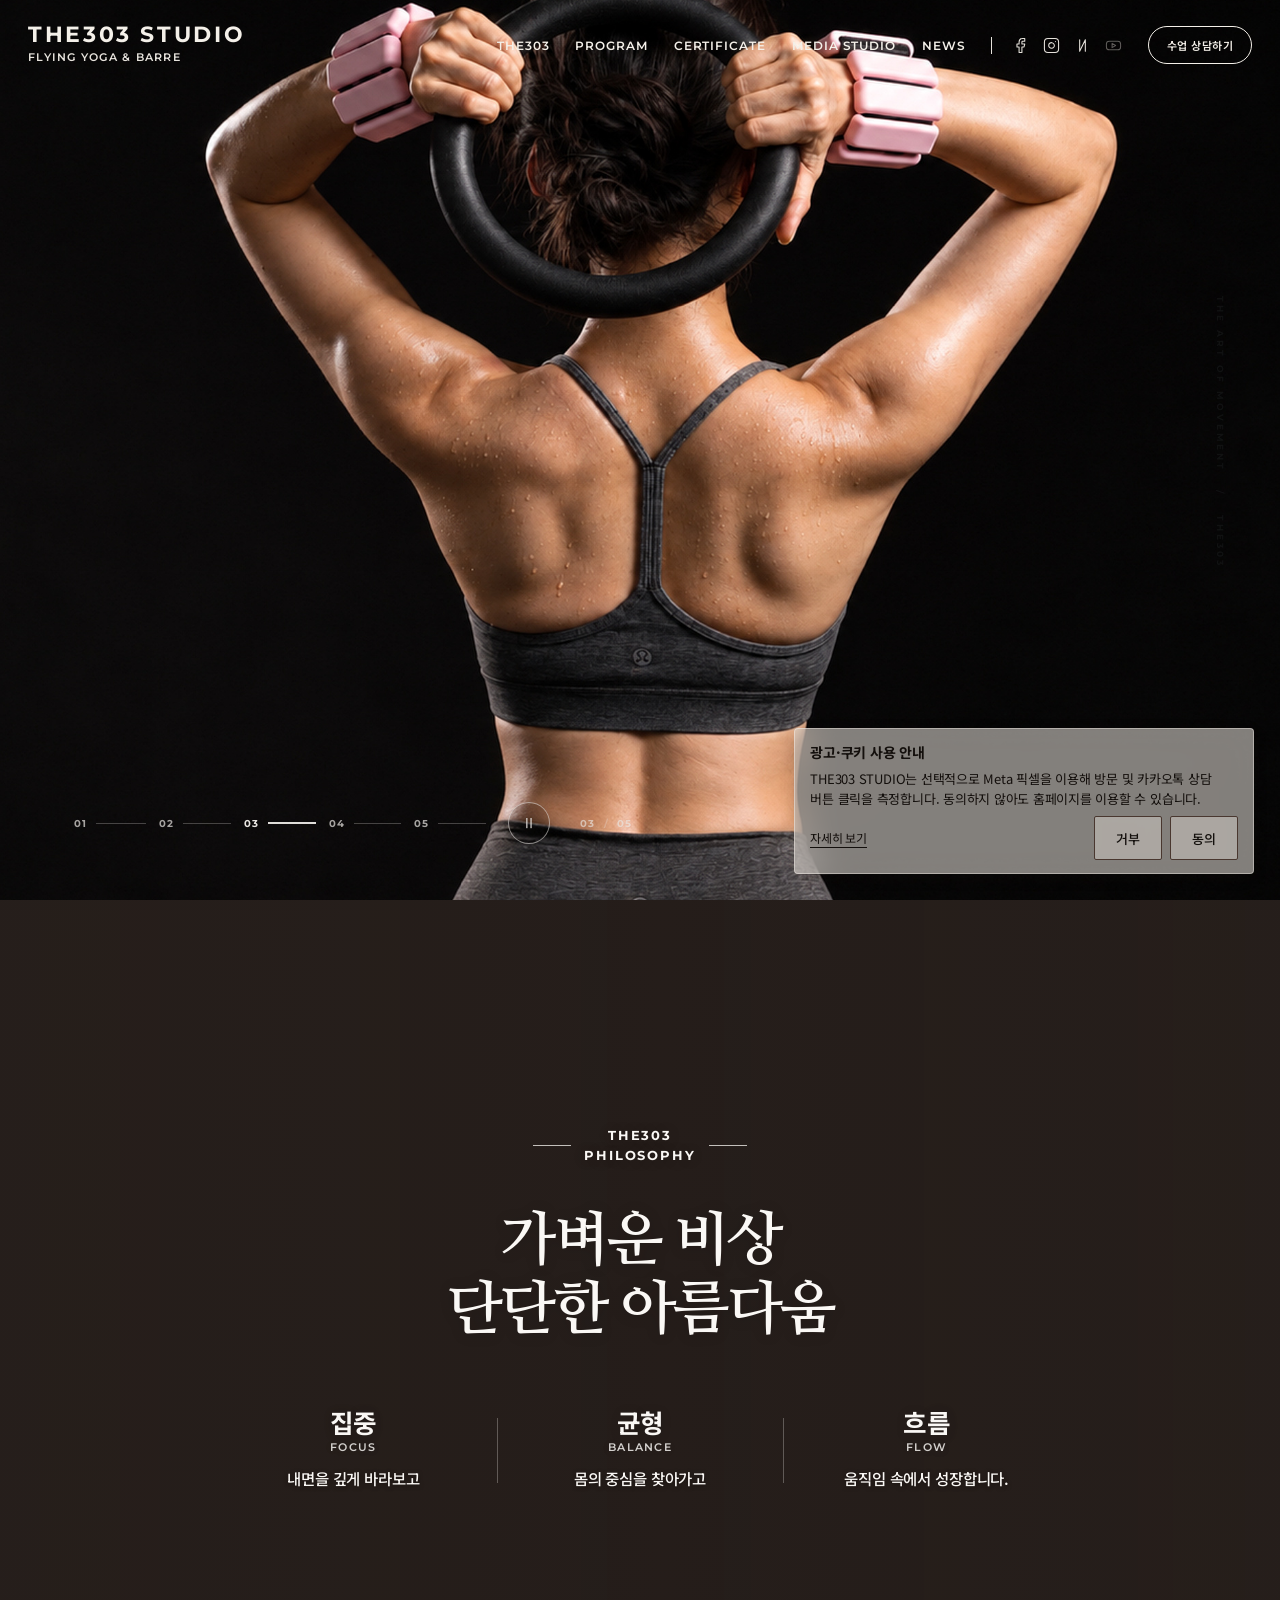
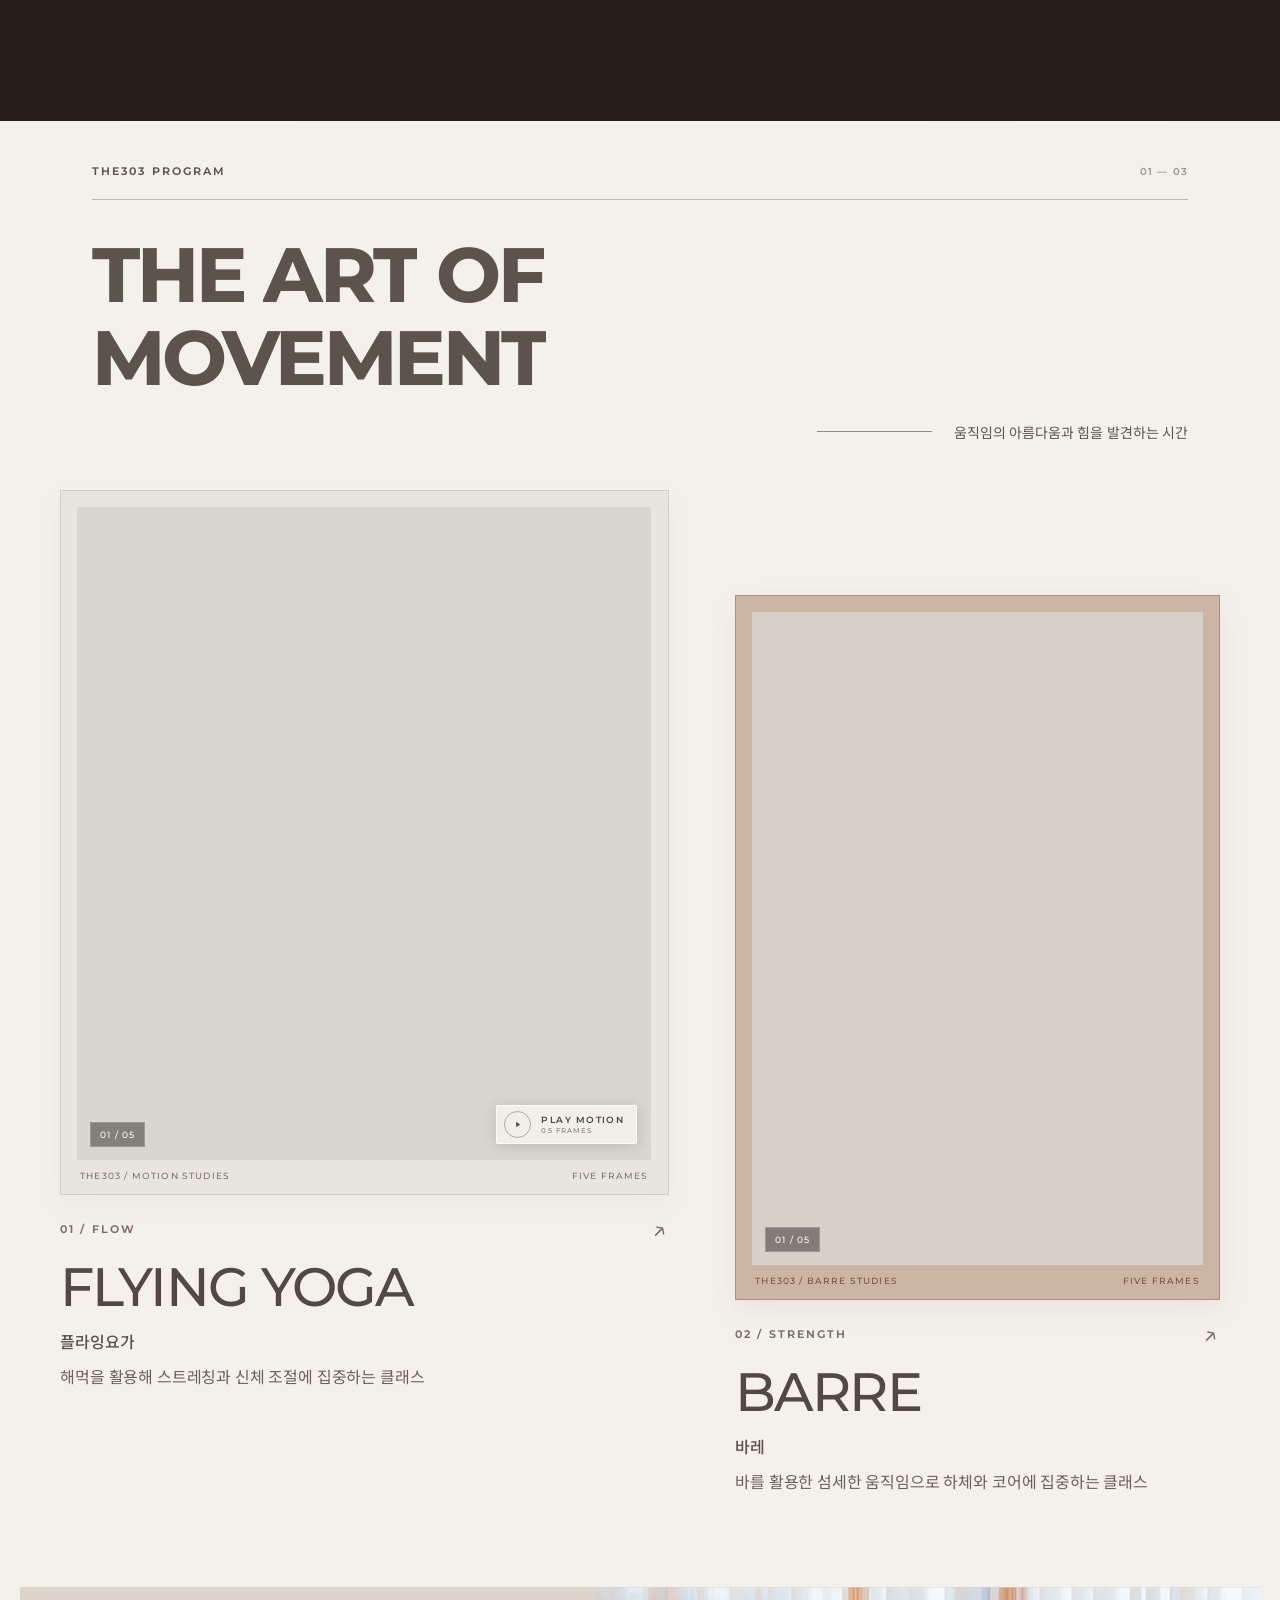
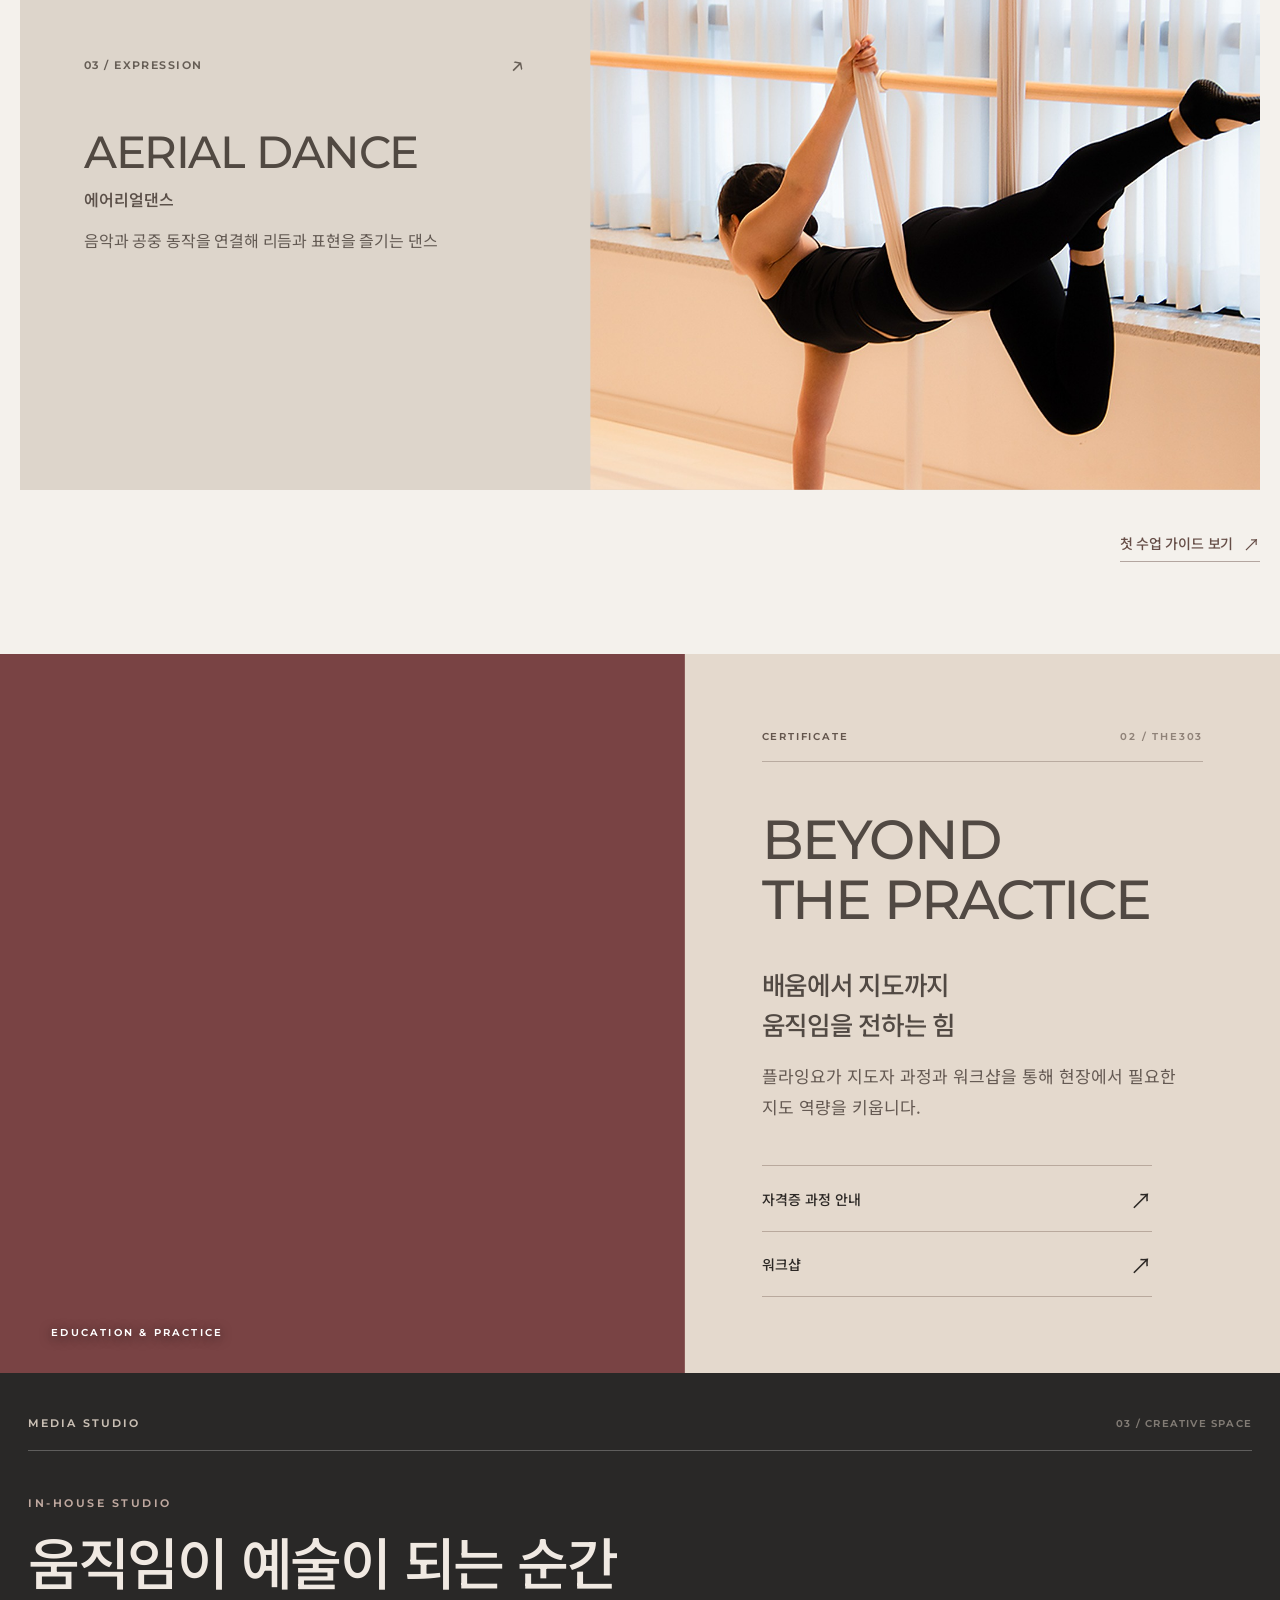
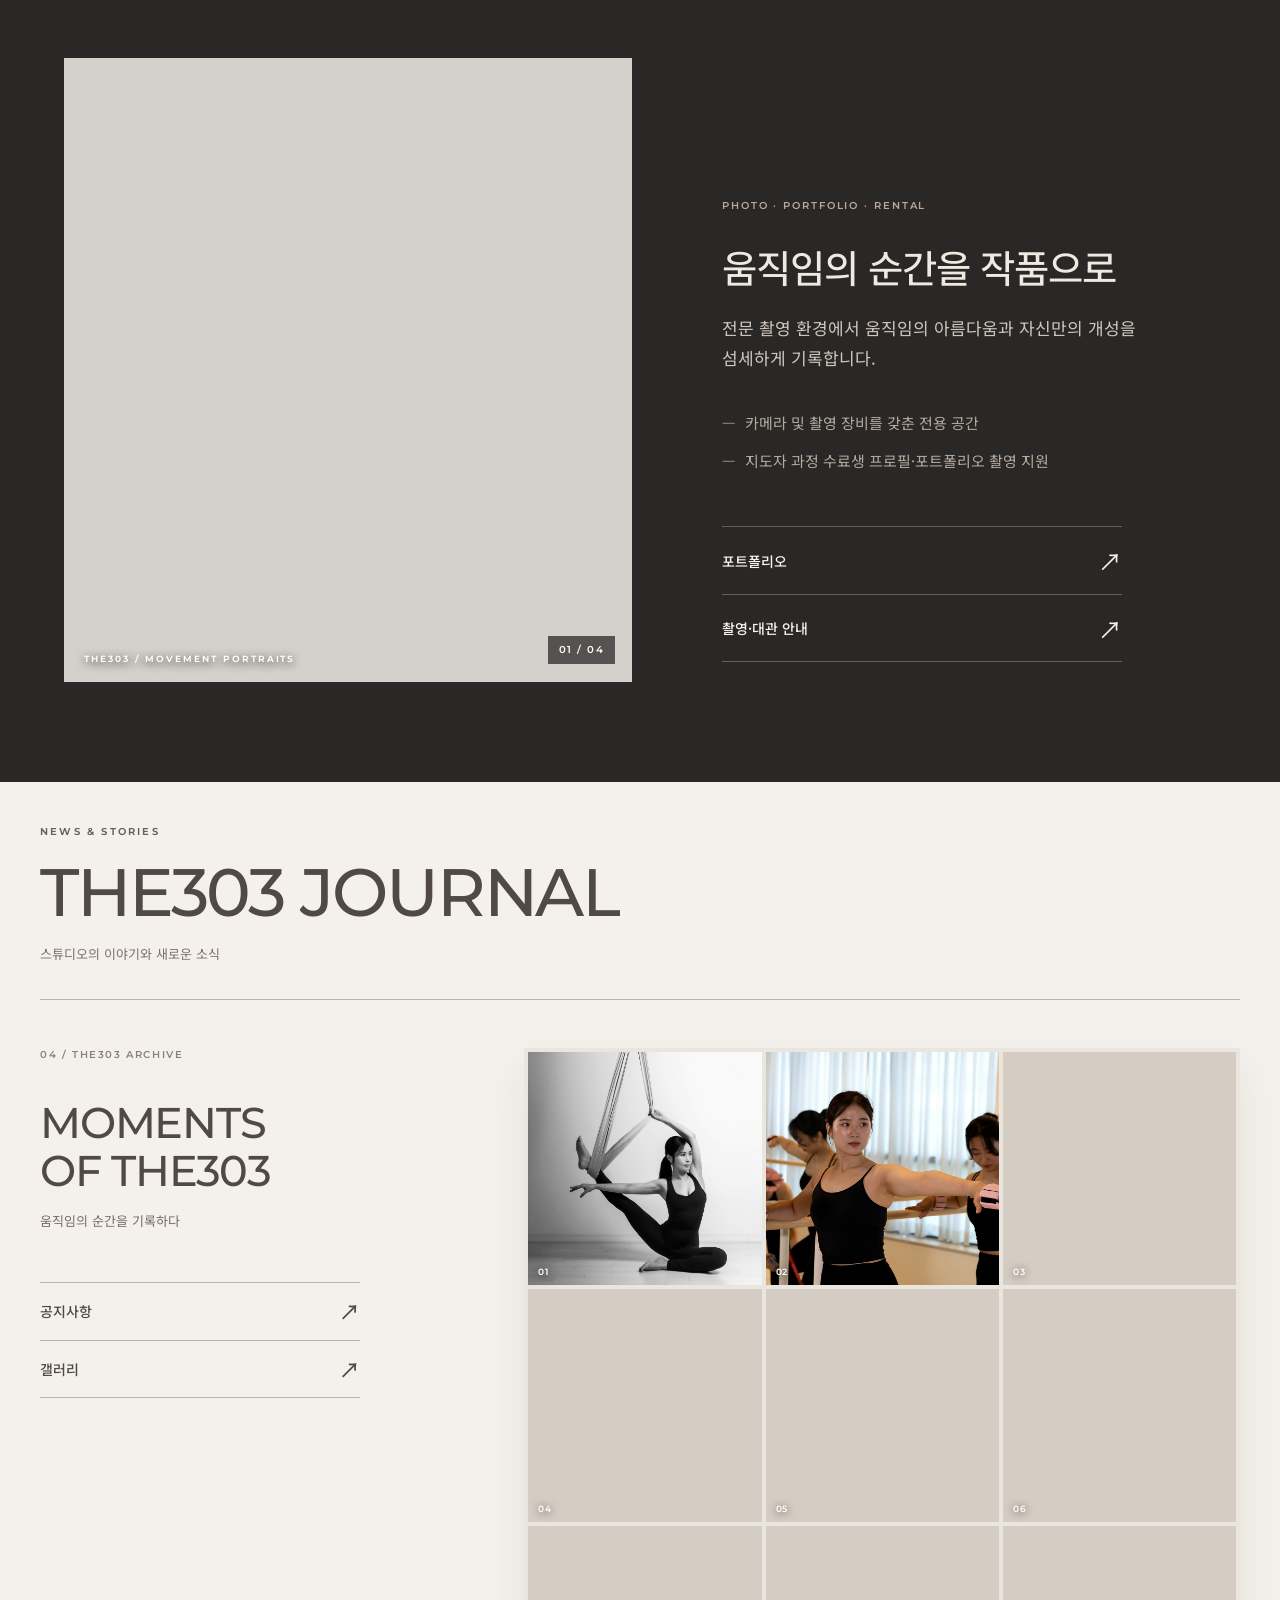
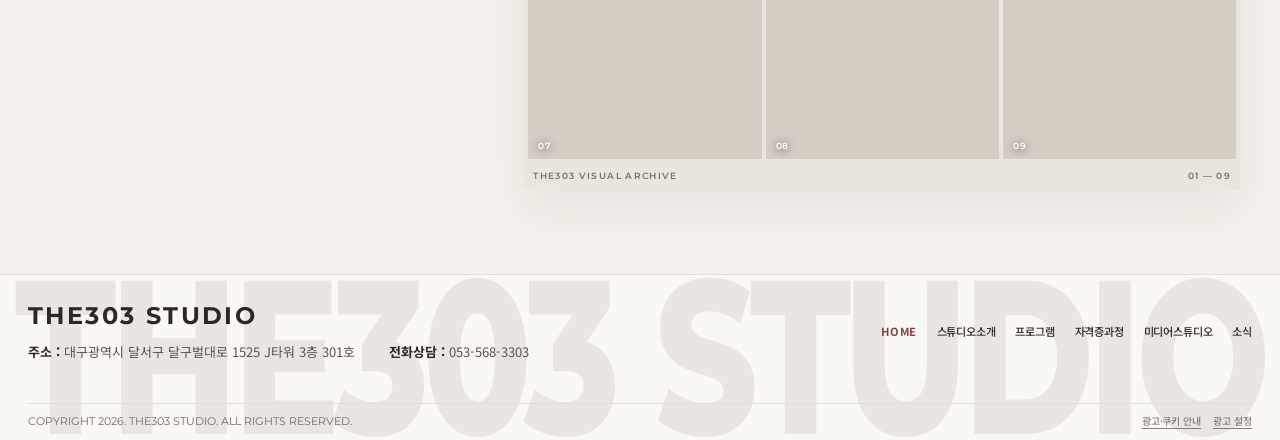
==== commit 49d13f8c: "V66-06 - Korean Brand SEO Optimization" ====
--- a/index.html
+++ b/index.html
@@ -7,14 +7,14 @@
   <meta name="theme-color" content="#FAF8F5">
   
   <!-- THE303 STUDIO search preview metadata -->
-  <meta name="description" content="대구 달서구 죽전역 인근 플라잉요가·바레 전문 THE303 STUDIO. 에어리얼댄스, 체험 클래스, 정규 멤버십, 지도자 교육 및 전문 촬영을 안내합니다.">
+  <meta name="description" content="대구 달서구 죽전역 더303스튜디오(THE303 STUDIO). 플라잉요가·바레·에어리얼댄스, 체험 수업과 지도자 교육 안내.">
   <meta name="keywords" content="대구 플라잉요가, 대구 바레, 달서구 요가, 에어리얼댄스, 플라잉요가 지도자 교육">
   <meta property="og:type" content="website">
-  <meta property="og:title" content="THE303 STUDIO | 대구 달서구 플라잉요가 &amp; 바레">
-  <meta property="og:description" content="대구 달서구 죽전역 인근 플라잉요가·바레 전문 THE303 STUDIO. 에어리얼댄스, 체험 클래스, 정규 멤버십, 지도자 교육 및 전문 촬영을 안내합니다.">
+  <meta property="og:title" content="더303스튜디오 THE303 STUDIO | 대구 플라잉요가·바레">
+  <meta property="og:description" content="대구 달서구 죽전역 더303스튜디오(THE303 STUDIO). 플라잉요가·바레·에어리얼댄스, 체험 수업과 지도자 교육 안내.">
   <meta property="og:image" content="https://the303studio.kr/images/main/rolling/04-sculpt-pc.jpg">
   
-  <title>THE303 STUDIO | 대구 달서구 플라잉요가 &amp; 바레</title>
+  <title>더303스튜디오 THE303 STUDIO | 대구 플라잉요가·바레</title>
   
   <link rel="preconnect" href="https://fonts.googleapis.com">
   <link rel="preconnect" href="https://fonts.gstatic.com" crossorigin>
@@ -70,7 +70,7 @@
   <link rel="icon" href="/favicon.ico" sizes="any">
   <link rel="icon" type="image/png" sizes="32x32" href="/favicon-32x32.png">
   <link rel="apple-touch-icon" href="/apple-touch-icon.png">
-  <script type="application/ld+json">{"@context":"https://schema.org","@graph":[{"@type":"SportsActivityLocation","@id":"https://the303studio.kr/#organization","name":"THE303 STUDIO","url":"https://the303studio.kr/","telephone":"+82-53-568-3303","description":"대구 달서구의 플라잉요가·바레 전문 웰니스 스튜디오","address":{"@type":"PostalAddress","streetAddress":"달구벌대로 1525 J타워 3층 301호","addressLocality":"달서구","addressRegion":"대구광역시","addressCountry":"KR"},"image":"https://the303studio.kr/images/studio/hero-pc-v48.jpg","hasMap":"https://map.naver.com/p/entry/place/1183204055"},{"@type":"WebSite","@id":"https://the303studio.kr/#website","url":"https://the303studio.kr/","name":"THE303 STUDIO","inLanguage":"ko-KR","publisher":{"@id":"https://the303studio.kr/#organization"}},{"@type":"WebPage","@id":"https://the303studio.kr/#webpage","url":"https://the303studio.kr/","name":"THE303 STUDIO | 대구 달서구 플라잉요가 & 바레","description":"대구 달서구 죽전역 인근 플라잉요가·바레 전문 THE303 STUDIO. 에어리얼댄스, 체험 클래스, 정규 멤버십, 지도자 교육 및 전문 촬영을 안내합니다.","inLanguage":"ko-KR","isPartOf":{"@id":"https://the303studio.kr/#website"},"about":{"@id":"https://the303studio.kr/#organization"},"primaryImageOfPage":{"@type":"ImageObject","url":"https://the303studio.kr/images/main/rolling/04-sculpt-pc.jpg","width":1672,"height":941}}]}</script>
+  <script type="application/ld+json">{"@context":"https://schema.org","@graph":[{"@type":"SportsActivityLocation","@id":"https://the303studio.kr/#organization","name":"THE303 STUDIO","url":"https://the303studio.kr/","telephone":"+82-53-568-3303","description":"대구 달서구 더303스튜디오(THE303 STUDIO), 플라잉요가·바레 전문 웰니스 스튜디오","address":{"@type":"PostalAddress","streetAddress":"달구벌대로 1525 J타워 3층 301호","addressLocality":"달서구","addressRegion":"대구광역시","addressCountry":"KR"},"image":"https://the303studio.kr/images/studio/hero-pc-v48.jpg","hasMap":"https://map.naver.com/p/entry/place/1183204055","alternateName":["더303스튜디오","더303 스튜디오","더303플라잉요가스튜디오"],"sameAs":["https://www.instagram.com/the303_flyingyoga_barre","https://blog.naver.com/flyingthe303","https://pf.kakao.com/_xdERxlxj"]},{"@type":"WebSite","@id":"https://the303studio.kr/#website","url":"https://the303studio.kr/","name":"THE303 STUDIO","inLanguage":"ko-KR","publisher":{"@id":"https://the303studio.kr/#organization"},"alternateName":["더303스튜디오","더303 스튜디오"]},{"@type":"WebPage","@id":"https://the303studio.kr/#webpage","url":"https://the303studio.kr/","name":"더303스튜디오 THE303 STUDIO | 대구 플라잉요가·바레","description":"대구 달서구 죽전역 더303스튜디오(THE303 STUDIO). 플라잉요가·바레·에어리얼댄스, 체험 수업과 지도자 교육 안내.","inLanguage":"ko-KR","isPartOf":{"@id":"https://the303studio.kr/#website"},"about":{"@id":"https://the303studio.kr/#organization"},"primaryImageOfPage":{"@type":"ImageObject","url":"https://the303studio.kr/images/main/rolling/04-sculpt-pc.jpg","width":1672,"height":941}}]}</script>
   <link rel="stylesheet" href="./css/meta-consent-v64.css">
   <script defer src="./js/meta-consent-v64.js"></script>
   <link rel="stylesheet" href="./css/v65-typography-spacing.css?v=20261126-v65-test1">
@@ -79,8 +79,8 @@
   <link rel="stylesheet" href="./css/footer-mobile-v65-05.css?v=20261127-v6505">
 <meta property="og:image:width" content="1672">
 <meta property="og:image:height" content="941">
-<meta name="twitter:title" content="THE303 STUDIO | 대구 달서구 플라잉요가 &amp; 바레">
-<meta name="twitter:description" content="대구 달서구 죽전역 인근 플라잉요가·바레 전문 THE303 STUDIO. 에어리얼댄스, 체험 클래스, 정규 멤버십, 지도자 교육 및 전문 촬영을 안내합니다.">
+<meta name="twitter:title" content="더303스튜디오 THE303 STUDIO | 대구 플라잉요가·바레">
+<meta name="twitter:description" content="대구 달서구 죽전역 더303스튜디오(THE303 STUDIO). 플라잉요가·바레·에어리얼댄스, 체험 수업과 지도자 교육 안내.">
 <meta name="twitter:image" content="https://the303studio.kr/images/main/rolling/04-sculpt-pc.jpg">
 </head>
 <body class="the303-footer-v57 the303-motion-test the303-index-v06 the303-index-v07 the303-index-v09 the303-index-v10 the303-index-v11 the303-index-v111">
--- a/css/meta-consent-v64.css
+++ b/css/meta-consent-v64.css
@@ -14,3 +14,89 @@
 .the303-meta-footer a,.the303-meta-footer button{color:inherit!important;font:inherit;text-decoration:underline;text-underline-offset:3px;opacity:.85;cursor:pointer;background:transparent;border:0;padding:0;white-space:nowrap}
 @media(max-width:850px){.the303-meta-consent{bottom:calc(72px + env(safe-area-inset-bottom,0px));left:12px;width:calc(100% - 24px);padding:16px;gap:12px;flex-direction:column;align-items:stretch}.the303-meta-consent-actions{justify-content:flex-end}.the303-meta-consent-actions button{min-width:92px;min-height:40px}.the303-meta-footer{gap:12px}}
 @media(max-width:350px){.the303-meta-consent{padding:13px}.the303-meta-consent-copy p{font-size:10.5px}}
+
+/* V66-02: desktop placement; mobile and consent behaviour unchanged. */
+@media(min-width:1025px){
+  .the303-meta-consent{left:auto;right:clamp(12px,2vw,32px)}
+  body:has(.to-top.show) .the303-meta-consent{bottom:96px}
+  body:has(.editor.open,.page-editor.is-open) .the303-meta-consent{left:clamp(12px,2vw,32px);right:auto;bottom:clamp(12px,2vw,32px)}
+}
+
+/* V66-03: compact desktop frosted glass; 50% background transparency.
+   Text remains opaque; matching consent choices. Mobile rules unchanged. */
+@media(min-width:1025px){
+  .the303-meta-consent{
+    width:min(460px,calc(100% - 24px));padding:13px 15px;
+    display:grid;grid-template-columns:minmax(0,1fr) auto;
+    column-gap:12px;row-gap:7px;align-items:center;
+    background:rgba(255,249,242,.5);color:#130f0c;
+    -webkit-backdrop-filter:blur(16px);backdrop-filter:blur(16px);
+    border:1px solid rgba(255,249,242,.4);border-radius:4px;
+    box-shadow:0 4px 16px rgba(48,32,25,.08);
+  }
+  .the303-meta-consent-copy{display:contents}
+  .the303-meta-consent-copy strong{grid-column:1/-1;font-size:14px;line-height:1.45;color:#130f0c}
+  .the303-meta-consent-copy p{grid-column:1/-1;font-size:13px;line-height:1.55;margin:0;color:#130f0c}
+  .the303-meta-consent-copy a{grid-column:1;justify-self:start;font-size:12px;color:#130f0c;border-color:currentColor;padding-bottom:1px}
+  .the303-meta-consent-actions{grid-column:2;gap:8px;justify-content:flex-end}
+  .the303-meta-consent-actions button{min-width:68px;min-height:44px;padding:8px 12px;font-size:13px;border:1px solid #49372f;border-radius:2px;background:rgba(255,249,242,.32);color:#130f0c}
+  .the303-meta-consent-actions button:hover{background:rgba(255,249,242,.65)}
+  .the303-meta-consent button:focus-visible{outline-color:#130f0c}
+  @supports not ((backdrop-filter:blur(16px)) or (-webkit-backdrop-filter:blur(16px))){
+    .the303-meta-consent{background:rgba(255,249,242,.88)}
+  }
+}
+
+/* V66-04: compact mobile consent panel. Desktop V66-03 and consent logic unchanged.
+   Concise mobile copy preserves the meaning, link and equally weighted choices; no auto-dismiss. */
+.the303-meta-copy-mobile{display:none}
+@media(max-width:850px){
+  .the303-meta-copy-full{display:none}
+  .the303-meta-copy-mobile{display:inline}
+}
+@media(max-width:850px){
+  .the303-meta-consent{
+    left:10px;right:10px;margin-inline:auto;width:min(440px,calc(100% - 20px));
+    bottom:calc(66px + env(safe-area-inset-bottom,0px));
+    display:grid;grid-template-columns:minmax(0,1fr) auto;
+    column-gap:8px;row-gap:3px;align-items:center;
+    padding:7px 10px 6px;
+    background:rgba(255,249,242,.55);color:#130f0c;
+    -webkit-backdrop-filter:blur(16px);backdrop-filter:blur(16px);
+    border:1px solid rgba(255,249,242,.38);border-radius:4px;
+    box-shadow:0 3px 12px rgba(48,32,25,.08);
+  }
+  .the303-meta-consent-copy{display:contents}
+  .the303-meta-consent-copy strong{grid-column:1/-1;font-size:12px;line-height:1.4;color:#130f0c}
+  .the303-meta-consent-copy p{grid-column:1/-1;font-size:12px;line-height:1.45;margin:0;color:#130f0c;word-break:keep-all;overflow-wrap:anywhere}
+  .the303-meta-consent-copy a{grid-column:1;justify-self:start;display:inline-flex;align-items:center;min-height:44px;font-size:12px;color:#130f0c;border:0;padding:0;text-decoration:underline;text-underline-offset:3px}
+  .the303-meta-consent-actions{grid-column:2;gap:6px;justify-content:flex-end}
+  .the303-meta-consent-actions button{min-width:60px;min-height:44px;padding:5px 10px;font-size:12px;border:1px solid #49372f;border-radius:2px;background:rgba(255,249,242,.32);color:#130f0c}
+  .the303-meta-consent button:focus-visible,.the303-meta-consent a:focus-visible{outline:2px solid #130f0c;outline-offset:2px}
+  @supports not ((backdrop-filter:blur(16px)) or (-webkit-backdrop-filter:blur(16px))){
+    .the303-meta-consent{background:rgba(255,249,242,.88)}
+  }
+  @media(max-width:350px){.the303-meta-consent{padding-inline:8px}.the303-meta-consent-actions button{min-width:56px}}
+  /* While the notice is open, keep hero navigation and lower titles above it.
+     No change to imagery, slide motion, or the original layout after a choice. */
+  body:has(> .the303-meta-consent){--the303-consent-clearance:calc(var(--the303-consent-height,134px) + 9px)}
+  body.the303-index-v111:has(> .the303-meta-consent) #home.the303-intro-v05 .hero-navigation{
+    bottom:calc(72px + var(--the303-consent-clearance) + env(safe-area-inset-bottom,0px)) !important;
+  }
+  body.the303-index-v111:has(> .the303-meta-consent) #home.the303-intro-v05 .hero-slide:is(.hero-slide--line,.hero-slide--flow,.hero-slide--control,.hero-slide--brand) .hero-content{
+    bottom:calc(128px + var(--the303-consent-clearance) + env(safe-area-inset-bottom,0px)) !important;
+  }
+  body:has(> .the303-meta-consent) .to-top.show{
+    bottom:calc(72px + var(--the303-consent-clearance) + env(safe-area-inset-bottom,0px));
+  }
+  @media(max-width:350px){body:has(> .the303-meta-consent){--the303-consent-clearance:calc(var(--the303-consent-height,153px) + 9px)}}
+}
+/* Temporary optical contrast at the raised title positions only. */
+@media(max-width:850px){
+  body.the303-index-v111:has(> .the303-meta-consent) #home.the303-intro-v05 .hero-slide--flow .hero-content :is(h2,.hero-editorial-link){
+    text-shadow:0 0 2px rgba(255,249,242,.92),0 1px 5px rgba(255,249,242,.7)!important;
+  }
+  body.the303-index-v111:has(> .the303-meta-consent) #home.the303-intro-v05 .hero-slide--brand .hero-content h2{
+    text-shadow:0 1px 3px rgba(23,22,22,.8),0 0 6px rgba(23,22,22,.4)!important;
+  }
+}
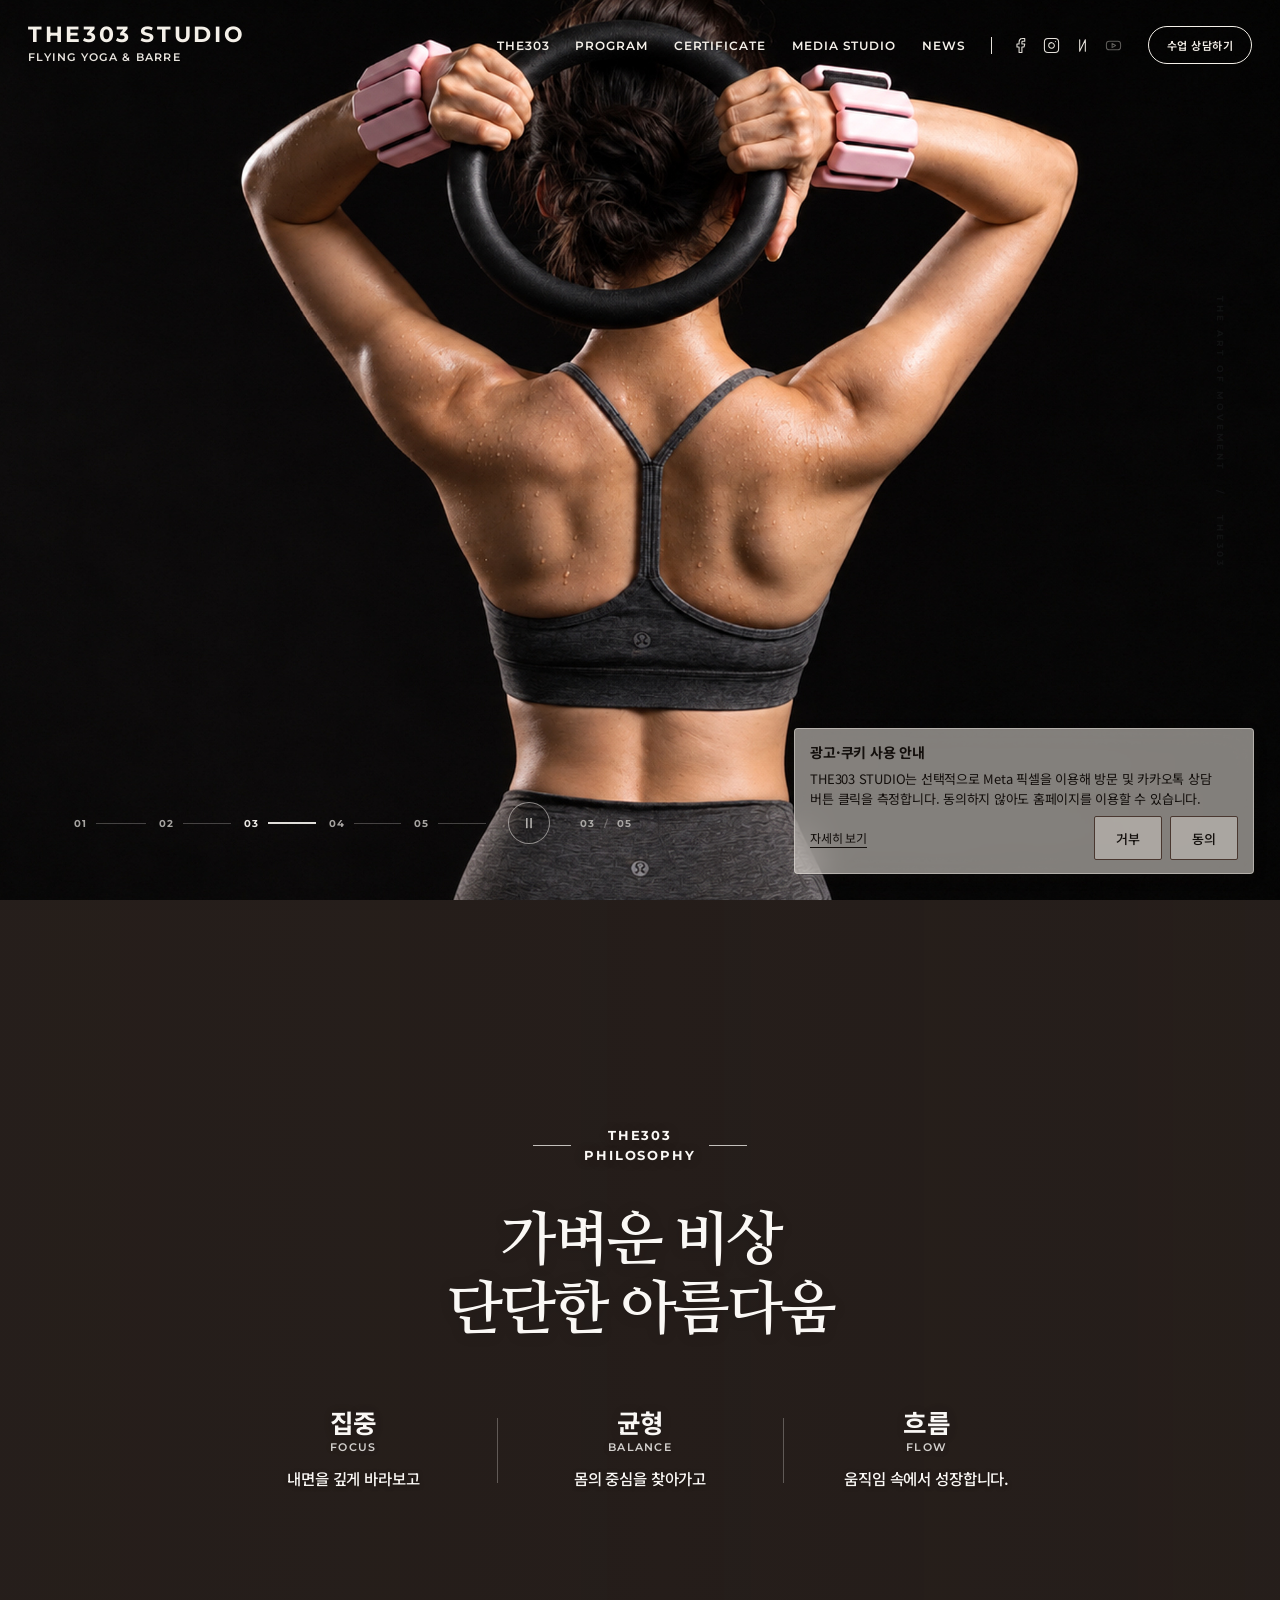
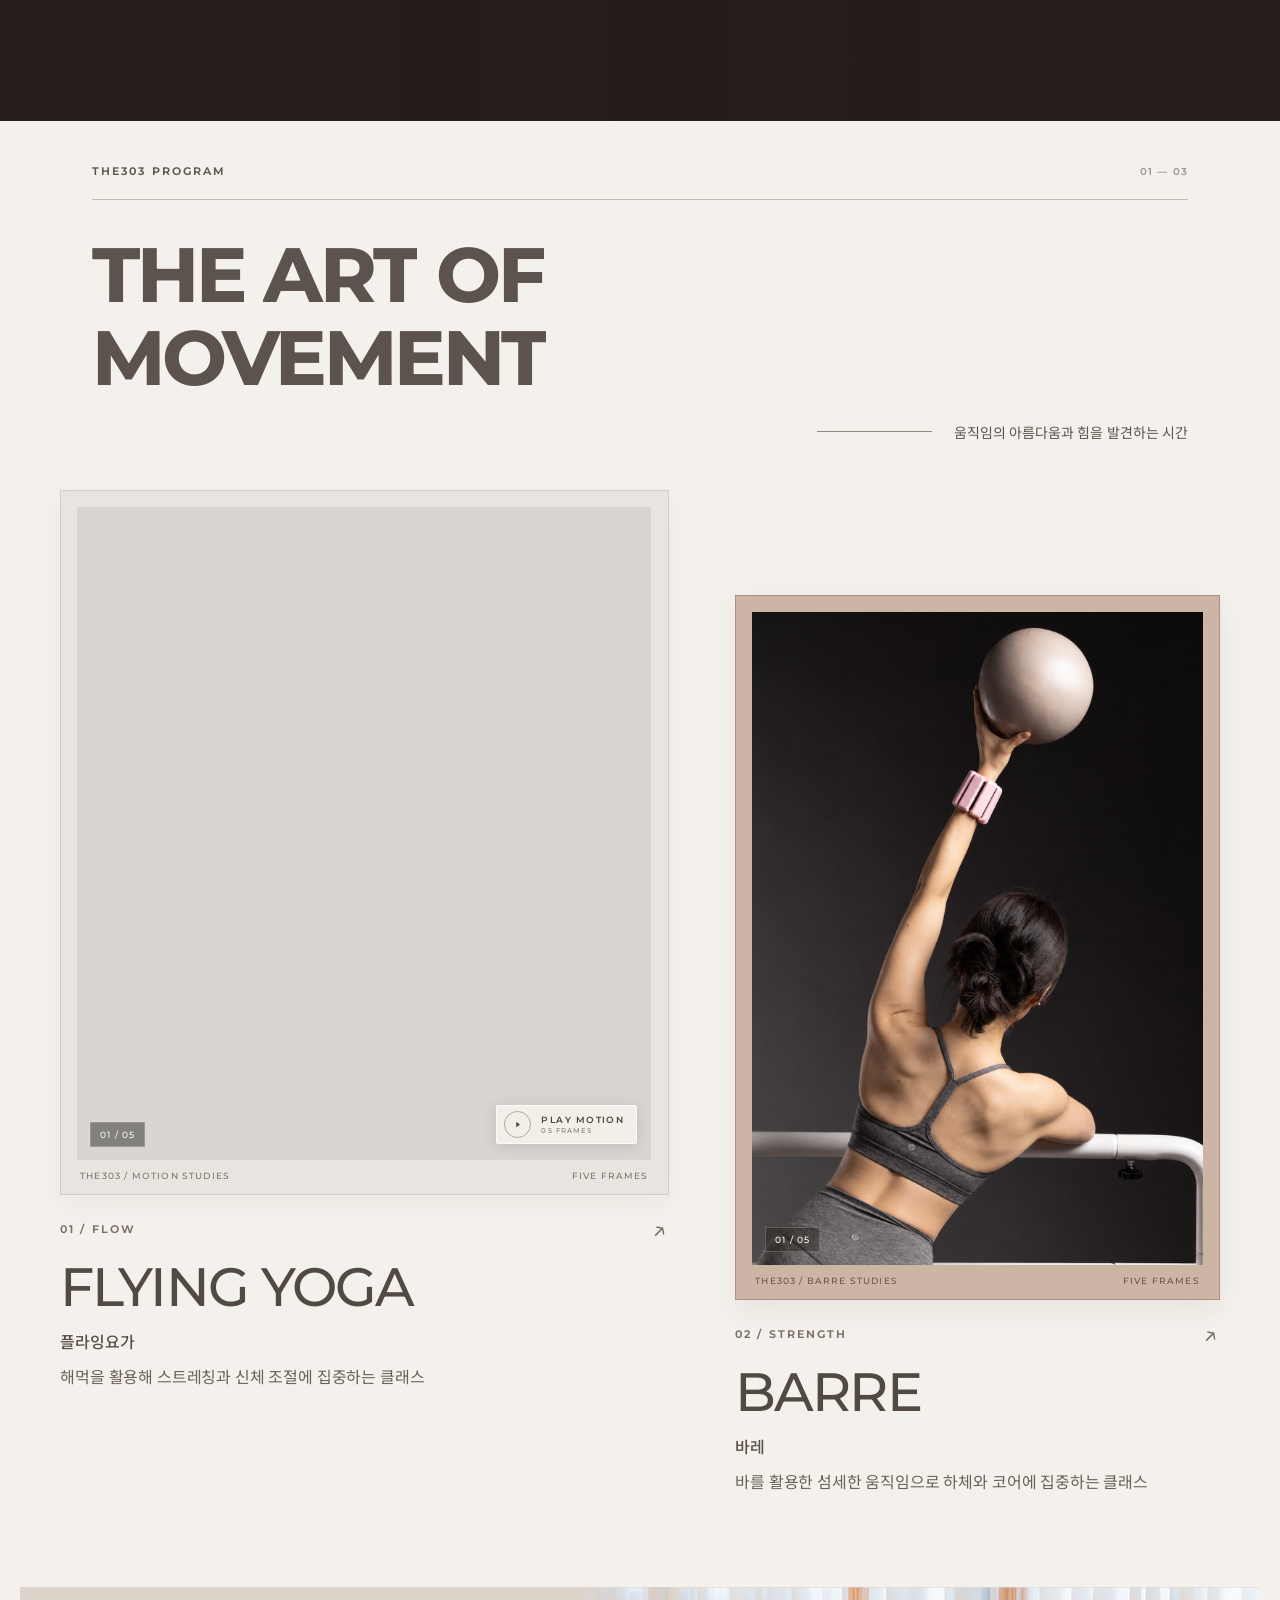
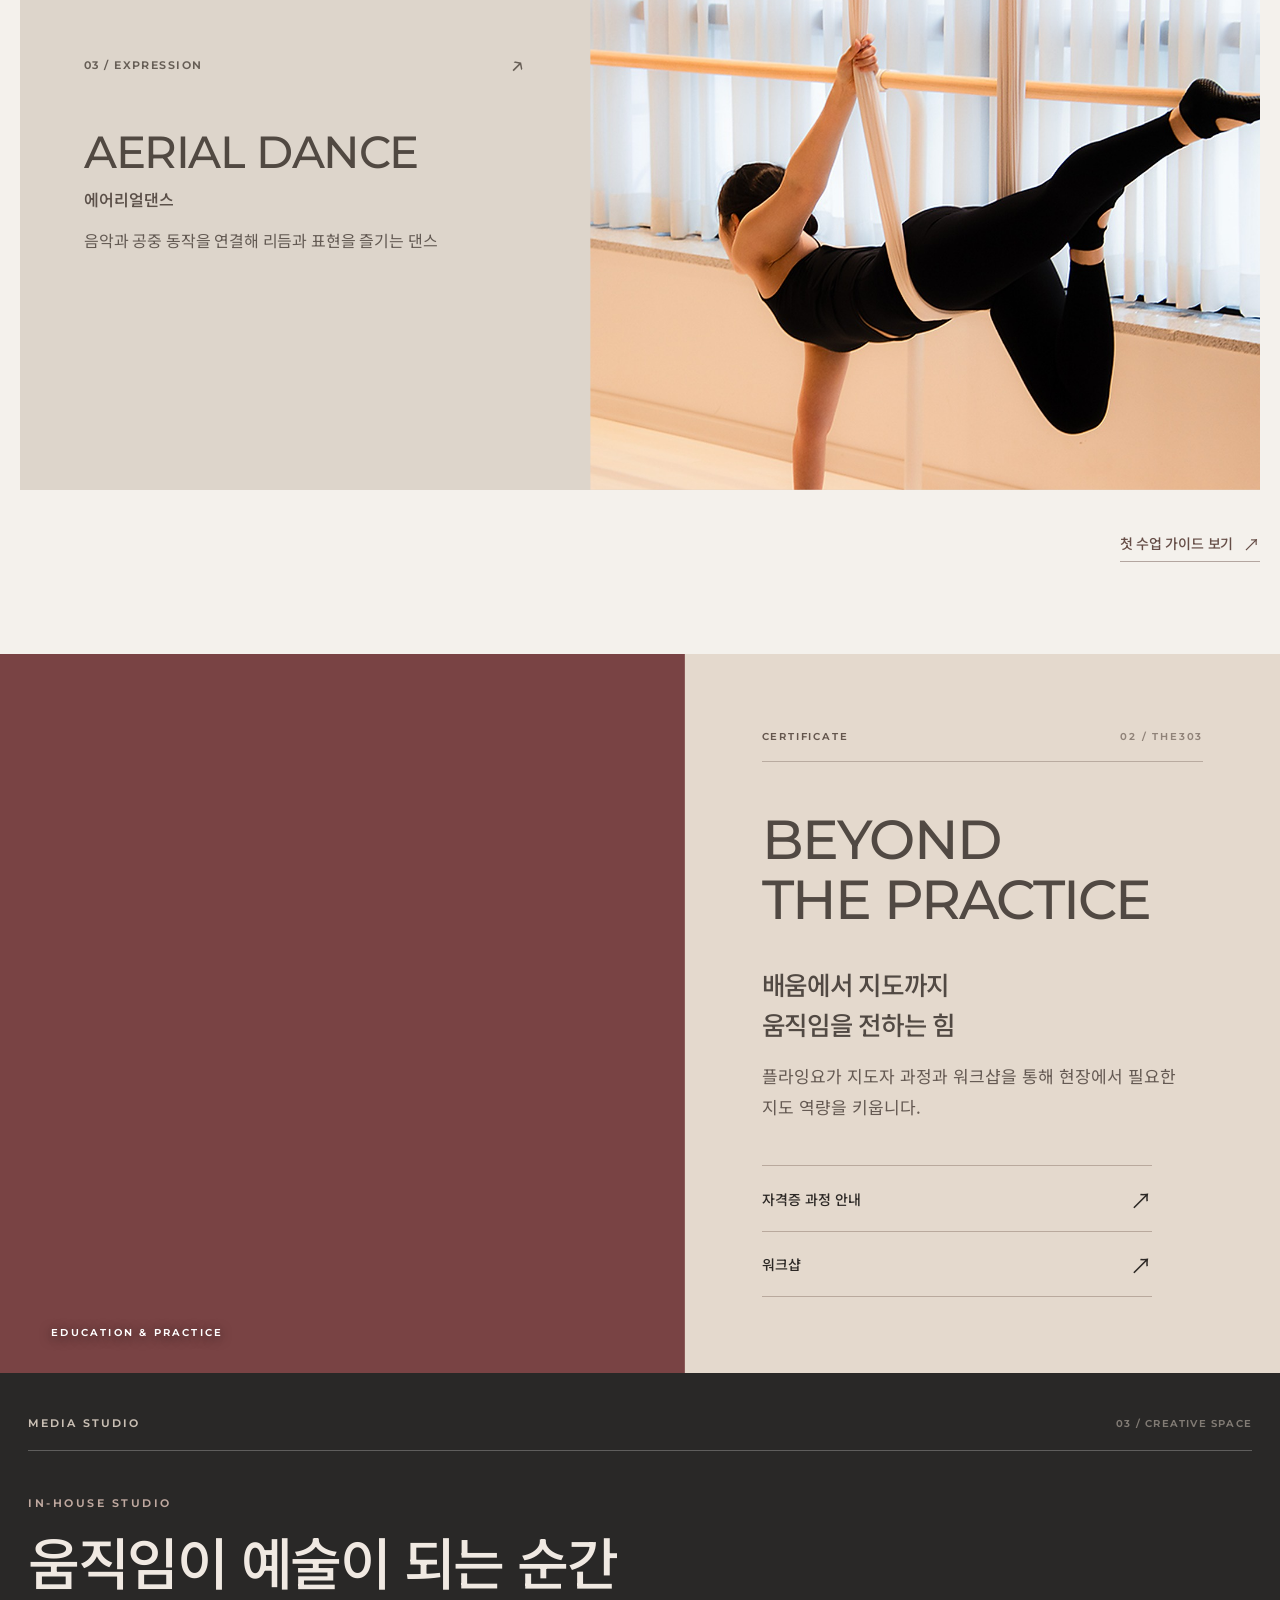
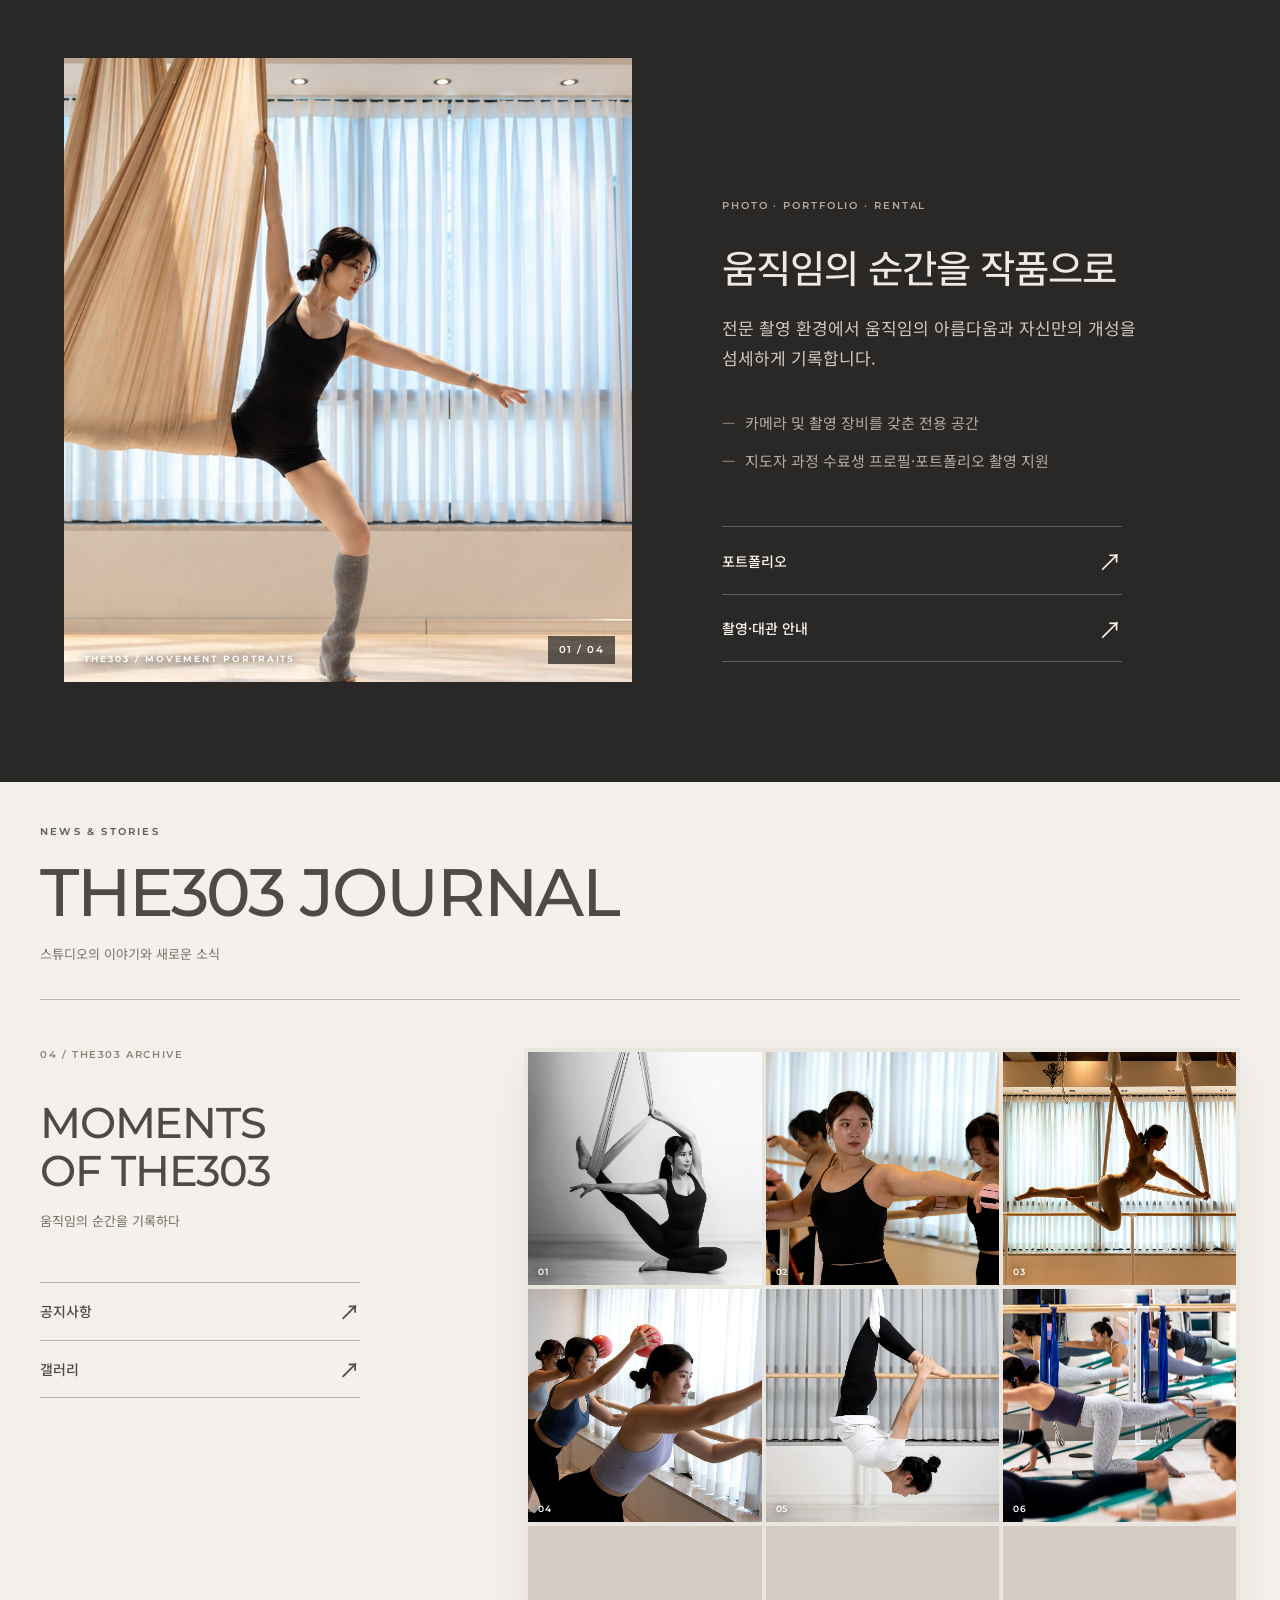
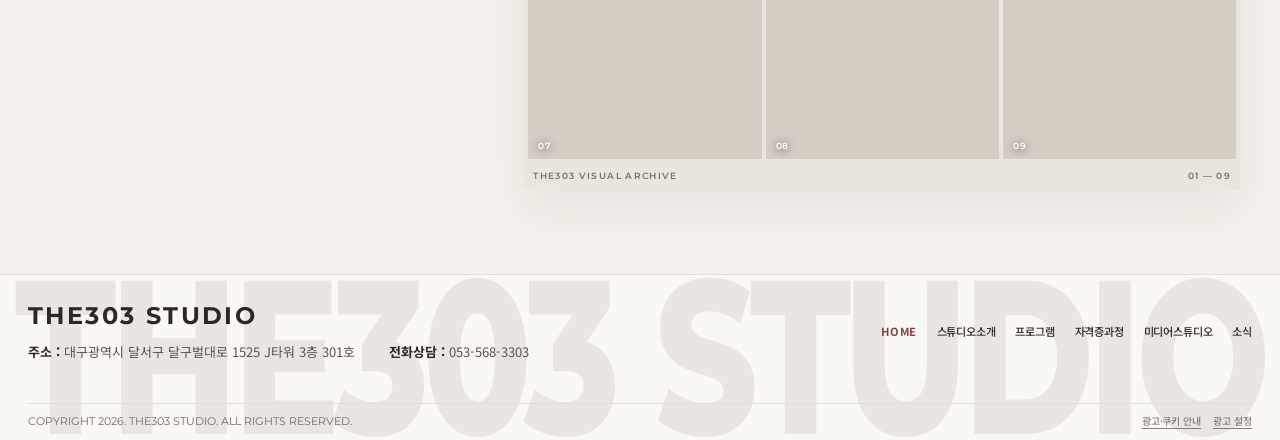
==== commit b37c84c3: "V67-01 - SEO & GEO Final Optimization" ====
--- a/index.html
+++ b/index.html
@@ -7,11 +7,11 @@
   <meta name="theme-color" content="#FAF8F5">
   
   <!-- THE303 STUDIO search preview metadata -->
-  <meta name="description" content="대구 달서구 죽전역 더303스튜디오(THE303 STUDIO). 플라잉요가·바레·에어리얼댄스, 체험 수업과 지도자 교육 안내.">
+  <meta name="description" content="대구 달서구 죽전역 더303스튜디오(THE303 STUDIO). 플라잉요가·바레·에어리얼댄스, 초보자 체험 수업, 플라잉요가 지도자 자격증 과정 및 강사 워크샵 안내.">
   <meta name="keywords" content="대구 플라잉요가, 대구 바레, 달서구 요가, 에어리얼댄스, 플라잉요가 지도자 교육">
   <meta property="og:type" content="website">
   <meta property="og:title" content="더303스튜디오 THE303 STUDIO | 대구 플라잉요가·바레">
-  <meta property="og:description" content="대구 달서구 죽전역 더303스튜디오(THE303 STUDIO). 플라잉요가·바레·에어리얼댄스, 체험 수업과 지도자 교육 안내.">
+  <meta property="og:description" content="대구 달서구 죽전역 더303스튜디오(THE303 STUDIO). 플라잉요가·바레·에어리얼댄스, 초보자 체험 수업, 플라잉요가 지도자 자격증 과정 및 강사 워크샵 안내.">
   <meta property="og:image" content="https://the303studio.kr/images/main/rolling/04-sculpt-pc.jpg">
   
   <title>더303스튜디오 THE303 STUDIO | 대구 플라잉요가·바레</title>
@@ -70,7 +70,7 @@
   <link rel="icon" href="/favicon.ico" sizes="any">
   <link rel="icon" type="image/png" sizes="32x32" href="/favicon-32x32.png">
   <link rel="apple-touch-icon" href="/apple-touch-icon.png">
-  <script type="application/ld+json">{"@context":"https://schema.org","@graph":[{"@type":"SportsActivityLocation","@id":"https://the303studio.kr/#organization","name":"THE303 STUDIO","url":"https://the303studio.kr/","telephone":"+82-53-568-3303","description":"대구 달서구 더303스튜디오(THE303 STUDIO), 플라잉요가·바레 전문 웰니스 스튜디오","address":{"@type":"PostalAddress","streetAddress":"달구벌대로 1525 J타워 3층 301호","addressLocality":"달서구","addressRegion":"대구광역시","addressCountry":"KR"},"image":"https://the303studio.kr/images/studio/hero-pc-v48.jpg","hasMap":"https://map.naver.com/p/entry/place/1183204055","alternateName":["더303스튜디오","더303 스튜디오","더303플라잉요가스튜디오"],"sameAs":["https://www.instagram.com/the303_flyingyoga_barre","https://blog.naver.com/flyingthe303","https://pf.kakao.com/_xdERxlxj"]},{"@type":"WebSite","@id":"https://the303studio.kr/#website","url":"https://the303studio.kr/","name":"THE303 STUDIO","inLanguage":"ko-KR","publisher":{"@id":"https://the303studio.kr/#organization"},"alternateName":["더303스튜디오","더303 스튜디오"]},{"@type":"WebPage","@id":"https://the303studio.kr/#webpage","url":"https://the303studio.kr/","name":"더303스튜디오 THE303 STUDIO | 대구 플라잉요가·바레","description":"대구 달서구 죽전역 더303스튜디오(THE303 STUDIO). 플라잉요가·바레·에어리얼댄스, 체험 수업과 지도자 교육 안내.","inLanguage":"ko-KR","isPartOf":{"@id":"https://the303studio.kr/#website"},"about":{"@id":"https://the303studio.kr/#organization"},"primaryImageOfPage":{"@type":"ImageObject","url":"https://the303studio.kr/images/main/rolling/04-sculpt-pc.jpg","width":1672,"height":941}}]}</script>
+  <script type="application/ld+json">{"@context":"https://schema.org","@graph":[{"@type":"SportsActivityLocation","@id":"https://the303studio.kr/#organization","name":"THE303 STUDIO","url":"https://the303studio.kr/","telephone":"+82-53-568-3303","description":"대구 달서구 죽전역 더303스튜디오(THE303 STUDIO). 플라잉요가·바레·에어리얼댄스 클래스, 체험 수업, 플라잉요가 지도자 자격증 과정과 강사 워크샵을 안내하는 웰니스 스튜디오.","address":{"@type":"PostalAddress","streetAddress":"달구벌대로 1525 J타워 3층 301호","addressLocality":"달서구","addressRegion":"대구광역시","addressCountry":"KR","postalCode":"42633"},"image":"https://the303studio.kr/images/studio/hero-pc-v48.jpg","hasMap":["https://map.naver.com/p/entry/place/1183204055","https://maps.app.goo.gl/7TkNuP8mm1FHfJBw5"],"alternateName":["더303스튜디오","더303 스튜디오","더303플라잉요가스튜디오","THE303 STUDIO 플라잉요가 & 바레","THE303 STUDIO | 플라잉요가 & 바레","더303플라잉요가_바레","더303플라잉요가 & 바레 스튜디오"],"sameAs":["https://www.instagram.com/the303_flyingyoga_barre","https://blog.naver.com/flyingthe303","https://pf.kakao.com/_xdERxlxj","https://map.naver.com/p/entry/place/1183204055","https://maps.app.goo.gl/7TkNuP8mm1FHfJBw5","https://www.youtube.com/@%EB%8D%94303%EC%8A%A4%ED%8A%9C%EB%94%94%EC%98%A4","https://www.facebook.com/the303flyingyogastudio"]},{"@type":"WebSite","@id":"https://the303studio.kr/#website","url":"https://the303studio.kr/","name":"THE303 STUDIO","inLanguage":"ko-KR","publisher":{"@id":"https://the303studio.kr/#organization"},"alternateName":["더303스튜디오","더303 스튜디오"]},{"@type":"WebPage","@id":"https://the303studio.kr/#webpage","url":"https://the303studio.kr/","name":"더303스튜디오 THE303 STUDIO | 대구 플라잉요가·바레","description":"대구 달서구 죽전역 더303스튜디오(THE303 STUDIO). 플라잉요가·바레·에어리얼댄스, 초보자 체험 수업, 플라잉요가 지도자 자격증 과정 및 강사 워크샵 안내.","inLanguage":"ko-KR","isPartOf":{"@id":"https://the303studio.kr/#website"},"about":{"@id":"https://the303studio.kr/#organization"},"primaryImageOfPage":{"@type":"ImageObject","url":"https://the303studio.kr/images/main/rolling/04-sculpt-pc.jpg","width":1672,"height":941}}]}</script>
   <link rel="stylesheet" href="./css/meta-consent-v64.css">
   <script defer src="./js/meta-consent-v64.js"></script>
   <link rel="stylesheet" href="./css/v65-typography-spacing.css?v=20261126-v65-test1">
@@ -80,7 +80,7 @@
 <meta property="og:image:width" content="1672">
 <meta property="og:image:height" content="941">
 <meta name="twitter:title" content="더303스튜디오 THE303 STUDIO | 대구 플라잉요가·바레">
-<meta name="twitter:description" content="대구 달서구 죽전역 더303스튜디오(THE303 STUDIO). 플라잉요가·바레·에어리얼댄스, 체험 수업과 지도자 교육 안내.">
+<meta name="twitter:description" content="대구 달서구 죽전역 더303스튜디오(THE303 STUDIO). 플라잉요가·바레·에어리얼댄스, 초보자 체험 수업, 플라잉요가 지도자 자격증 과정 및 강사 워크샵 안내.">
 <meta name="twitter:image" content="https://the303studio.kr/images/main/rolling/04-sculpt-pc.jpg">
 </head>
 <body class="the303-footer-v57 the303-motion-test the303-index-v06 the303-index-v07 the303-index-v09 the303-index-v10 the303-index-v11 the303-index-v111">
@@ -125,7 +125,7 @@
             <button class="submenu-toggle" type="button"><svg class="nav-chevron" viewBox="0 0 24 24" fill="none" stroke="currentColor" stroke-width="2"><path d="m6 9 6 6 6-6"/></svg></button>
             <ul class="dropdown-menu">
               <li><a href="ttc-cert.html" data-text="navSub3_1">자격증과정</a></li>
-              <li><a href="ttc-workshop.html" data-text="navSub3_2">워크샵</a></li>
+              <li><a href="ttc-workshop.html" data-text="navSub3_2">강사 워크샵</a></li>
             </ul>
           </li>
           <li class="nav-dropdown">
@@ -147,17 +147,17 @@
         </ul>
         
         <div class="nav-social">
-          <a href="#" data-link="socialFb" target="_blank" rel="noopener noreferrer" aria-label="Facebook"><svg viewBox="0 0 24 24"><path d="M18 2h-3a5 5 0 0 0-5 5v3H7v4h3v8h4v-8h3l1-4h-4V7a1 1 0 0 1 1-1h3z"/></svg></a>
-          <a href="#" data-link="socialIg" target="_blank" rel="noopener noreferrer" aria-label="Instagram"><svg viewBox="0 0 24 24"><rect x="2" y="2" width="20" height="20" rx="5" ry="5"/><path d="M16 11.37A4 4 0 1 1 12.63 8 4 4 0 0 1 16 11.37z"/><line x1="17.5" y1="6.5" x2="17.51" y2="6.5"/></svg></a>
-          <a href="#" data-link="socialBlog" target="_blank" rel="noopener noreferrer" aria-label="Naver Blog"><svg viewBox="0 0 24 24"><polyline points="8 4 8 20 16 4 16 20"/></svg></a>
-          <a href="#" data-link="socialYt" target="_blank" rel="noopener noreferrer" aria-label="YouTube"><svg viewBox="0 0 24 24"><rect x="2" y="6" width="20" height="12" rx="4" ry="4"/><polygon points="10 9 15 12 10 15 10 9"/></svg></a>
+          <a href="https://www.facebook.com/the303flyingyogastudio" data-link="socialFb" target="_blank" rel="noopener noreferrer" aria-label="Facebook"><svg viewBox="0 0 24 24"><path d="M18 2h-3a5 5 0 0 0-5 5v3H7v4h3v8h4v-8h3l1-4h-4V7a1 1 0 0 1 1-1h3z"/></svg></a>
+          <a href="https://www.instagram.com/the303_flyingyoga_barre" data-link="socialIg" target="_blank" rel="noopener noreferrer" aria-label="Instagram"><svg viewBox="0 0 24 24"><rect x="2" y="2" width="20" height="20" rx="5" ry="5"/><path d="M16 11.37A4 4 0 1 1 12.63 8 4 4 0 0 1 16 11.37z"/><line x1="17.5" y1="6.5" x2="17.51" y2="6.5"/></svg></a>
+          <a href="https://blog.naver.com/flyingthe303" data-link="socialBlog" target="_blank" rel="noopener noreferrer" aria-label="Naver Blog"><svg viewBox="0 0 24 24"><polyline points="8 4 8 20 16 4 16 20"/></svg></a>
+          <a href="https://www.youtube.com/@%EB%8D%94303%EC%8A%A4%ED%8A%9C%EB%94%94%EC%98%A4" data-link="socialYt" target="_blank" rel="noopener noreferrer" aria-label="YouTube"><svg viewBox="0 0 24 24"><rect x="2" y="6" width="20" height="12" rx="4" ry="4"/><polygon points="10 9 15 12 10 15 10 9"/></svg></a>
         </div>
         
         <div class="mobile-menu-social">
-          <a href="#" data-link="socialFb" target="_blank" rel="noopener noreferrer" aria-label="Facebook"><svg viewBox="0 0 24 24"><path d="M18 2h-3a5 5 0 0 0-5 5v3H7v4h3v8h4v-8h3l1-4h-4V7a1 1 0 0 1 1-1h3z"/></svg></a>
-          <a href="#" data-link="socialIg" target="_blank" rel="noopener noreferrer" aria-label="Instagram"><svg viewBox="0 0 24 24"><rect x="2" y="2" width="20" height="20" rx="5" ry="5"/><path d="M16 11.37A4 4 0 1 1 12.63 8 4 4 0 0 1 16 11.37z"/><line x1="17.5" y1="6.5" x2="17.51" y2="6.5"/></svg></a>
-          <a href="#" data-link="socialBlog" target="_blank" rel="noopener noreferrer" aria-label="Naver Blog"><svg viewBox="0 0 24 24"><polyline points="8 4 8 20 16 4 16 20"/></svg></a>
-          <a href="#" data-link="socialYt" target="_blank" rel="noopener noreferrer" aria-label="YouTube"><svg viewBox="0 0 24 24"><rect x="2" y="6" width="20" height="12" rx="4" ry="4"/><polygon points="10 9 15 12 10 15 10 9"/></svg></a>
+          <a href="https://www.facebook.com/the303flyingyogastudio" data-link="socialFb" target="_blank" rel="noopener noreferrer" aria-label="Facebook"><svg viewBox="0 0 24 24"><path d="M18 2h-3a5 5 0 0 0-5 5v3H7v4h3v8h4v-8h3l1-4h-4V7a1 1 0 0 1 1-1h3z"/></svg></a>
+          <a href="https://www.instagram.com/the303_flyingyoga_barre" data-link="socialIg" target="_blank" rel="noopener noreferrer" aria-label="Instagram"><svg viewBox="0 0 24 24"><rect x="2" y="2" width="20" height="20" rx="5" ry="5"/><path d="M16 11.37A4 4 0 1 1 12.63 8 4 4 0 0 1 16 11.37z"/><line x1="17.5" y1="6.5" x2="17.51" y2="6.5"/></svg></a>
+          <a href="https://blog.naver.com/flyingthe303" data-link="socialBlog" target="_blank" rel="noopener noreferrer" aria-label="Naver Blog"><svg viewBox="0 0 24 24"><polyline points="8 4 8 20 16 4 16 20"/></svg></a>
+          <a href="https://www.youtube.com/@%EB%8D%94303%EC%8A%A4%ED%8A%9C%EB%94%94%EC%98%A4" data-link="socialYt" target="_blank" rel="noopener noreferrer" aria-label="YouTube"><svg viewBox="0 0 24 24"><rect x="2" y="6" width="20" height="12" rx="4" ry="4"/><polygon points="10 9 15 12 10 15 10 9"/></svg></a>
         </div>
         
         <a class="nav-cta" href="https://pf.kakao.com/_xdERxlxj" data-link="booking" target="_blank" rel="noopener noreferrer" data-text="navCta">수업 상담하기 ↗</a>
@@ -338,7 +338,7 @@
     </section>
 
     <!-- V06 CERTIFICATE: image-led teaching chapter -->
-    <section class="ttc-section v06-certificate" id="ttc" aria-label="플라잉요가 지도자 과정과 워크샵">
+    <section class="ttc-section v06-certificate" id="ttc" aria-label="플라잉요가 지도자 과정과 강사 워크샵">
       <div class="v06-cert-image reveal">
         <picture class="ttc-picture">
           <source media="(max-width:850px)" srcset="./images/main/certificate-mo.jpg" data-image-mobile="ttcMobile">
@@ -351,10 +351,10 @@
         <p class="v06-cert-english reveal">BEYOND<br>THE PRACTICE</p>
         <h2 class="v06-cert-title reveal" data-text="ttcTitle" style="white-space:pre-line">배움에서 지도까지
 움직임을 전하는 힘</h2>
-        <p class="v06-cert-desc reveal" data-text="ttcDesc">플라잉요가 지도자 과정과 워크샵을 통해 현장에서 필요한 지도 역량을 키웁니다.</p>
+        <p class="v06-cert-desc reveal" data-text="ttcDesc">플라잉요가 지도자 과정과 강사 워크샵을 통해 현장에서 필요한 지도 역량을 키웁니다.</p>
         <div class="v06-cert-links reveal">
           <a href="ttc-cert.html"><span data-text="ttcBtn1">자격증 과정 안내</span><span aria-hidden="true">↗</span></a>
-          <a href="ttc-workshop.html"><span data-text="ttcBtn2">워크샵</span><span aria-hidden="true">↗</span></a>
+          <a href="ttc-workshop.html"><span data-text="ttcBtn2">강사 워크샵</span><span aria-hidden="true">↗</span></a>
         </div>
       </div>
     </section>
@@ -543,7 +543,7 @@
   <script src="./js/common.js?v=20261027" defer></script>
   <script src="./js/responsive-images.js?v=20261115-strengthcrop-r2" defer></script>
   <script src="./js/home.js?v=20261122-v38-brand-home-top" defer></script>
-  <script src="./js/editor-home.js?v=20261122-v33-booking" defer></script>
+  <script src="./js/editor-home.js?v=20261128-geo01" defer></script>
   <script src="./js/index-v07.js?v=20261108-v13" defer></script>
   <script src="./js/flying-first-frame-guard.js?v=20261109-managed1" defer></script>
 
